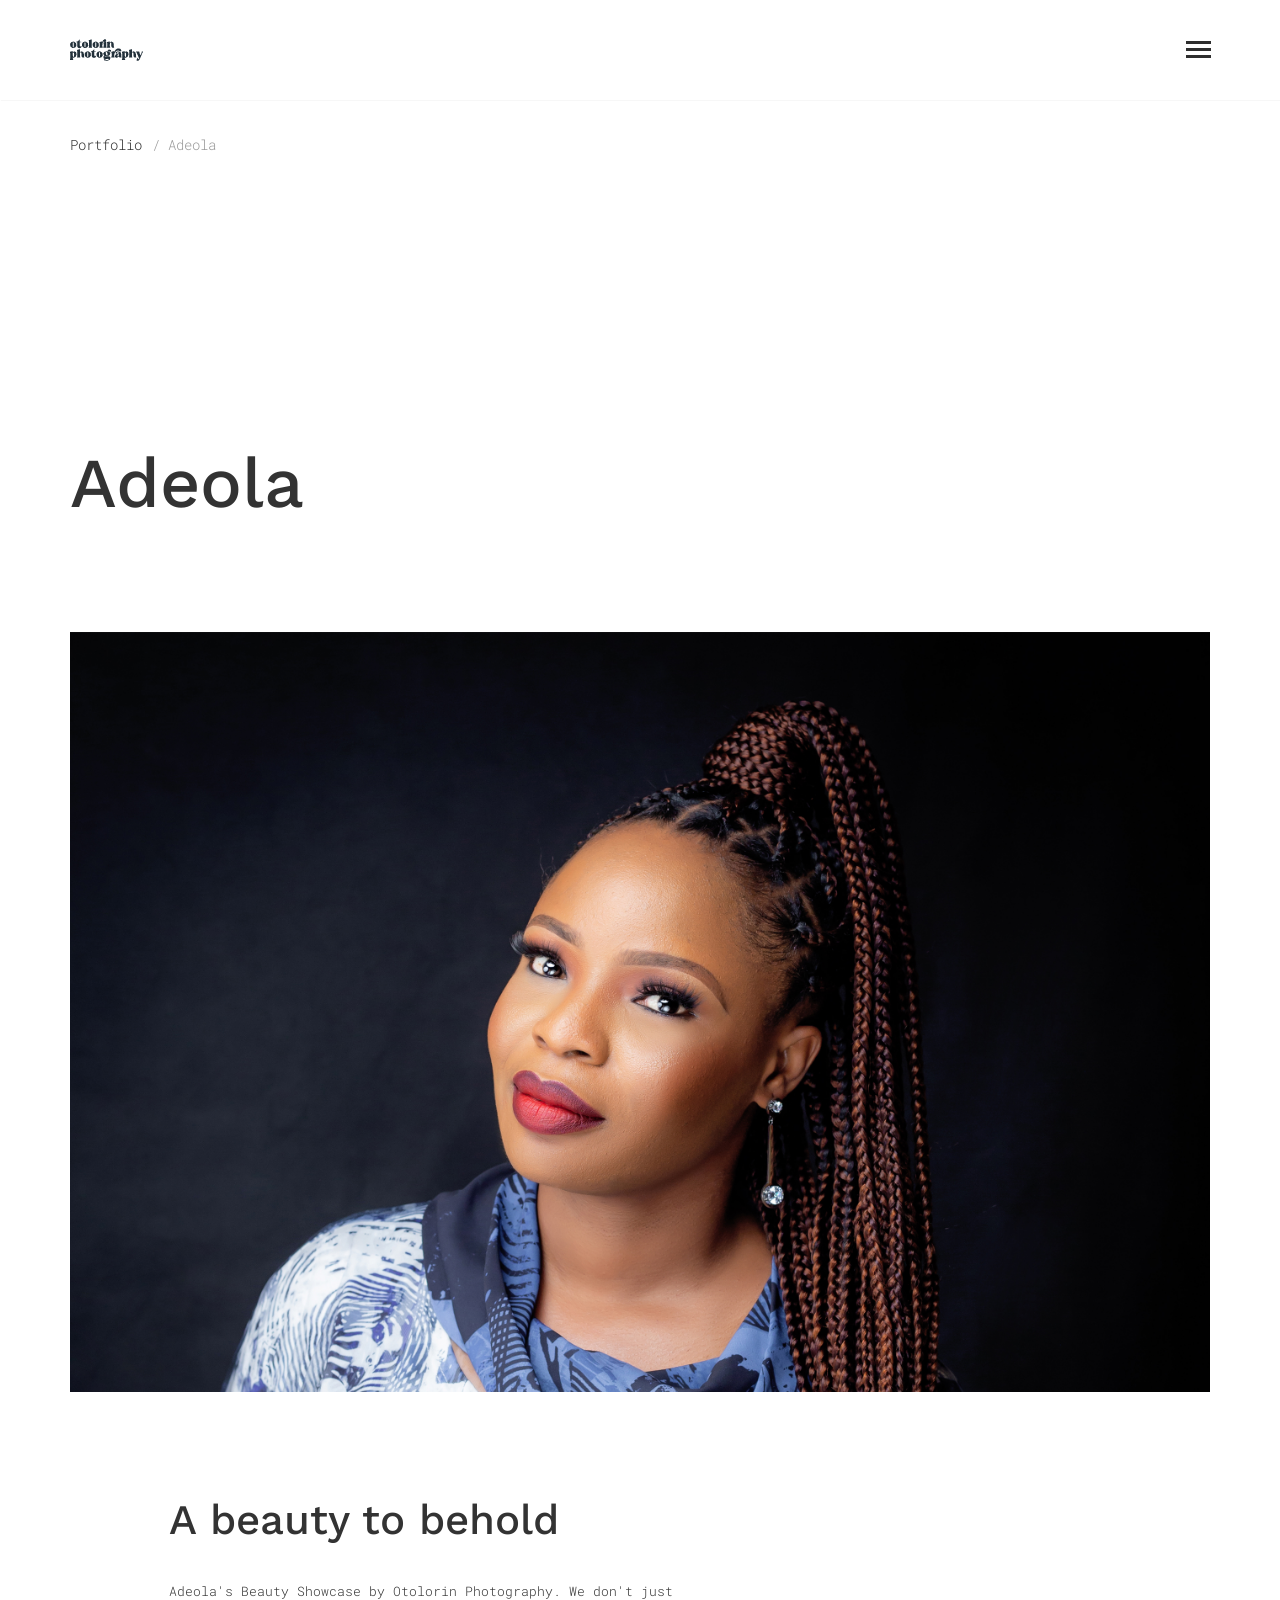
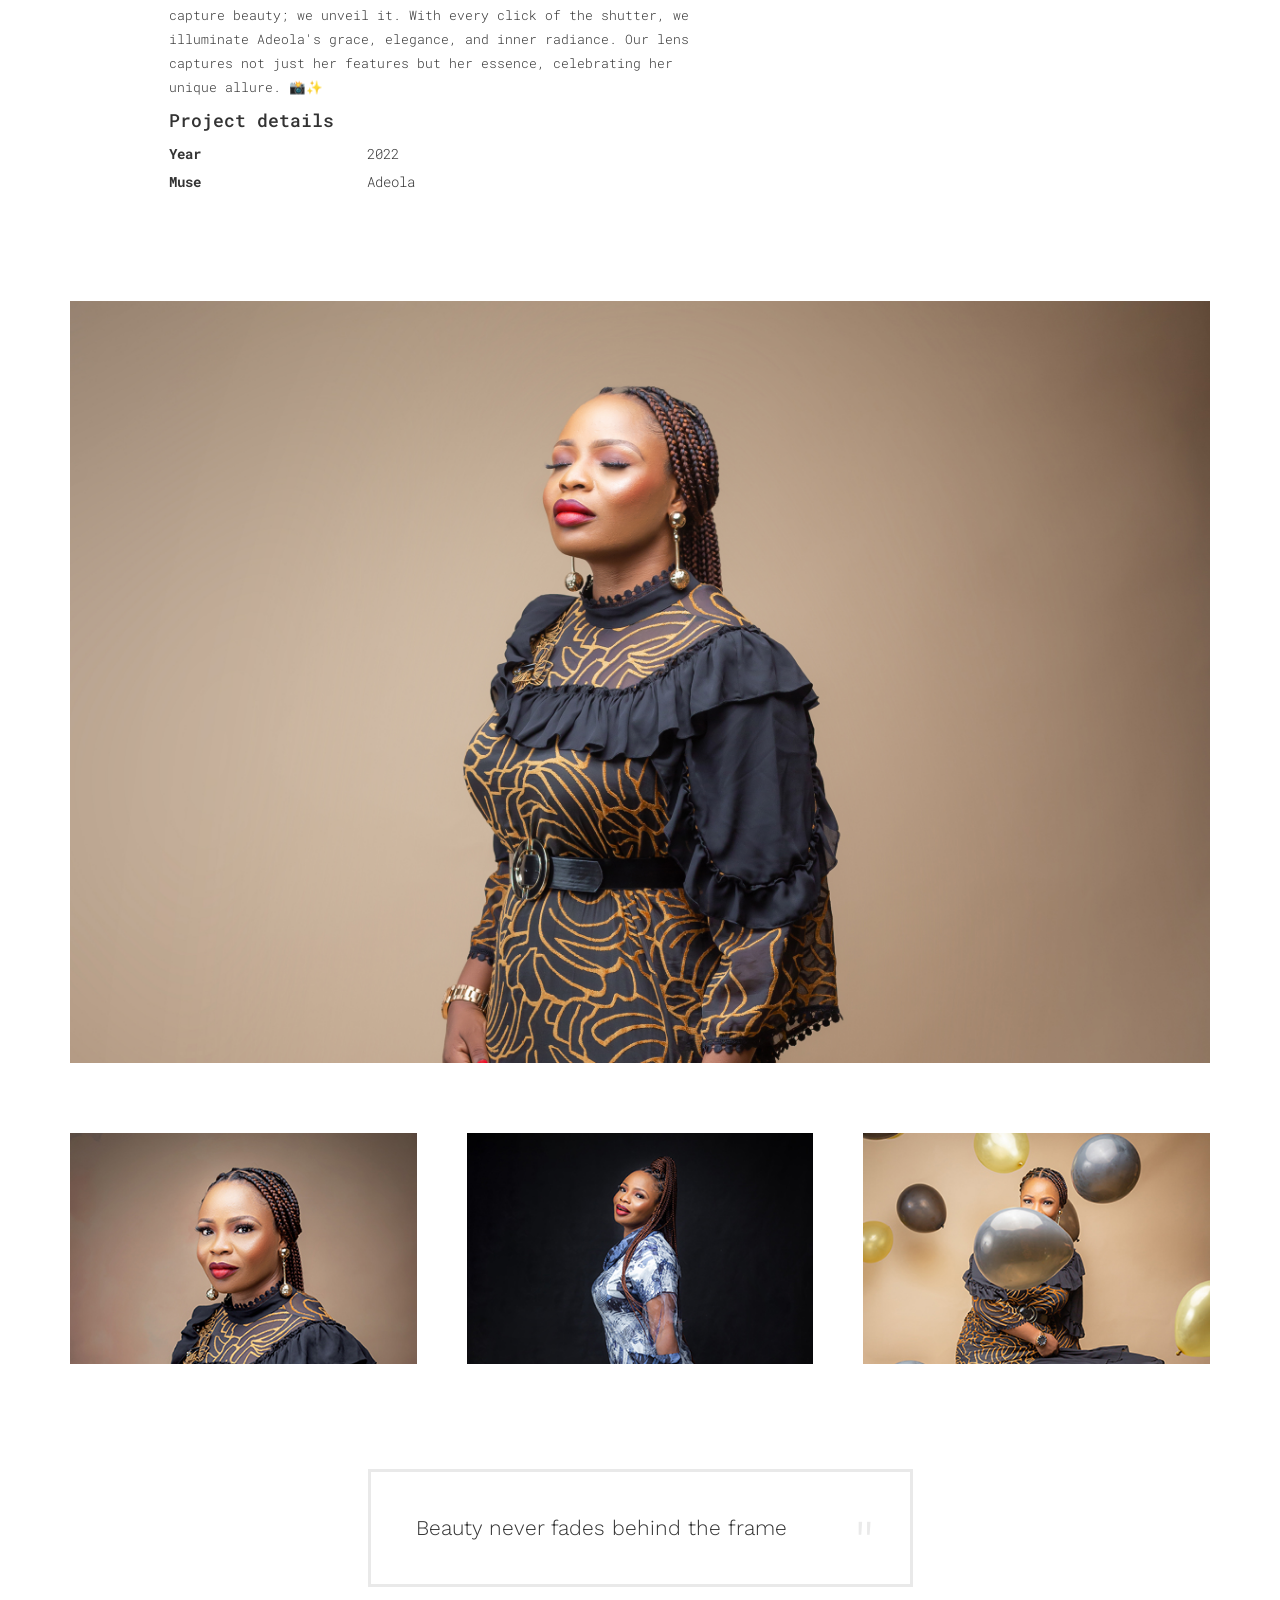
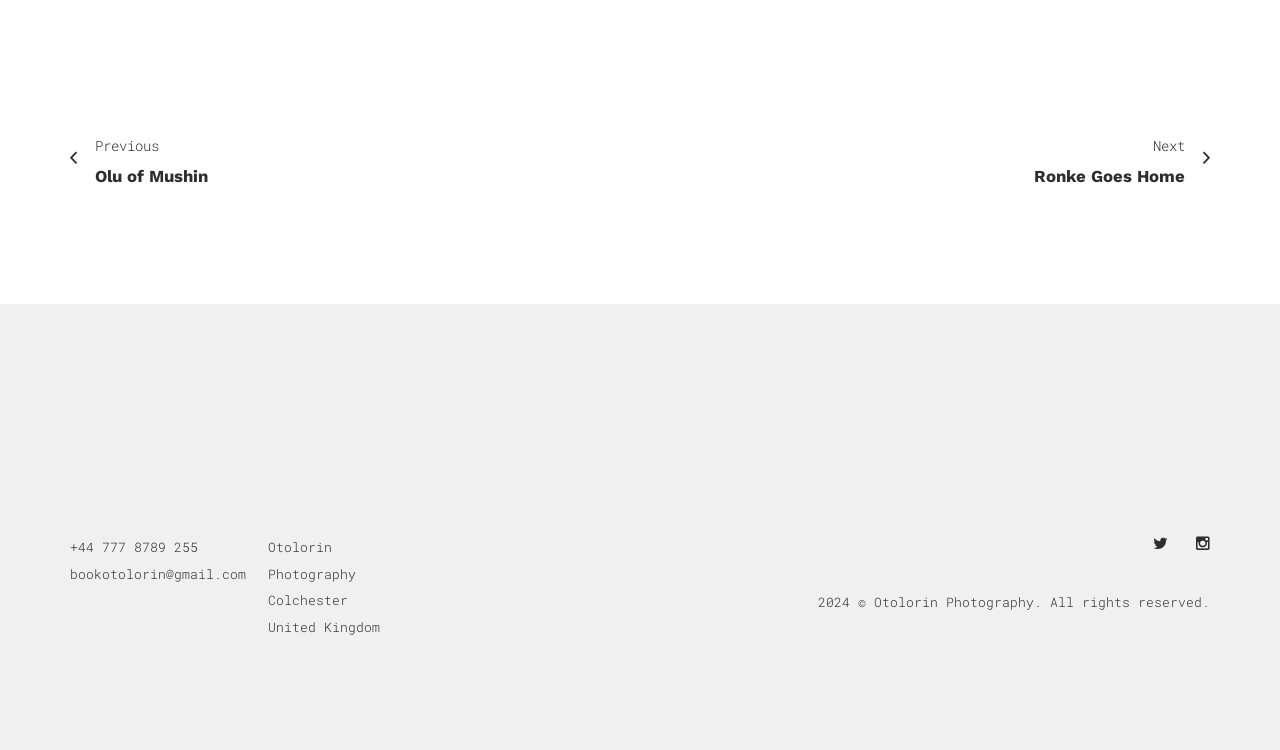
==== pages/adeola.html @ 5248af77 "all docs updated" ====
<!DOCTYPE html>
<html>
  <head>
    <title>Otolorin - Adeola</title>
    <meta name="viewport" content="width=device-width, initial-scale=1, maximum-scale=1">
    <meta charset="utf-8">
    <link rel="stylesheet" type="text/css" href="../css/core.css">
    <link rel="stylesheet" type="text/css" href="../css/base.css">
    <link rel="stylesheet" type="text/css" href="../css/custom.css">
    <link rel="icon" type="image/png" href="../favicon.png?v=2">
    <script src="../js/assets/jquery.js"></script>
  </head>
  <body>
    <div class="body-overlay"></div>
    <!-- Menu-->
    <div class="nav-container">
        <ul class="nav">
          <li><a href="portfolio-3-col.html">Portfolio</a>
            <!-- <ul class="dropdown">
              <li><a href="pages/portfolio-3-col.html">3 Columns - Masonry</a></li>
              <li><a href="pages/portfolio-no-spacing.html">3 Columns - No Spacing</a></li>
              <li><a href="pages/portfolio-lightbox.html">Lightbox Portfolio</a></li>
              <li><a href="pages/portfolio-single.html">Single Item #1</a></li>
              <li><a href="pages/portfolio-single-2.html">Single Item #2</a></li>
            </ul> -->
          </li>
          <li><a href="contact.html">Contact </a>
            <!-- <ul class="dropdown">
              <li><a href="index.html">Home</a></li>
              <li><a href="pages/about-us.html">About Us</a></li>
              <li><a href="pages/about-me.html">About Me</a></li>
              <li><a href="pages/services.html">Services</a></li>
              <li><a href="pages/error-404.html">Error 404</a></li>
              <li><a href="pages/contact.html">Contact</a></li>
            </ul> -->
          </li>
        </ul> 
        <div class="copyright">2024 &copy; Otolorin photography. All rights reserved.</div>
        <div class="exit"></div>
        <ul class="social">
          <li><a href="https://twitter.com/iyanuomotaiwo" class="fa fa-twitter"></a></li>
          <!-- <li><a href="#" class="fa fa-dribbble"></a></li> -->
          <!-- <li><a href="#" class="fa fa-facebook"></a></li> -->
          <li><a href="https://www.instagram.com/oto_lorin/" class="fa fa-instagram"></a></li>
          <!-- <li><a href="#" class="fa fa-pinterest"></a></li> -->
        </ul>
      </div>
    <!-- Wrapper-->
    <div id="wrapper" class="container-fluid smooth-transition">
      <!-- Header-->
      <header>
        <div class="container">
          <!-- Branding--><a href="../index.html" class="brand"> <img alt="" src="../images/logo-black.png" class="dark-brand"><img alt="" src="../images/logo-white.png" class="light-brand"></a>
          <!-- Menu-->
          <div class="menu"></div>
        </div>
      </header>
      <section>
        <div class="container">
          <div class="row">
            <div class="col-md-12">
              <ul class="breadcrumbs">
                <li> <a href="../pages/portfolio-3-col.html">Portfolio</a></li>
                <li>Adeola</li>
              </ul>
            </div>
          </div>
        </div>
      </section>
      <section class="content">
        <div class="container">
          <div class="content">
            <div class="intro">
              <h1 class="lg">Adeola</h1>
            </div><a href="../images/adeola/01-long.jpg" class="lightbox"><img alt="" src="../images/adeola/01.jpg" class="item"></a>
          </div>
        </div>
        <div class="container intro">
          <!-- Content-->
          <div class="content">
            <div class="row">
              <div class="col-md-6 col-md-offset-1">
                <h1 class="title">A beauty to behold</h1>
                <p>Adeola's Beauty Showcase by Otolorin Photography. We don't just capture beauty; we unveil it. With every click of the shutter, we illuminate Adeola's grace, elegance, and inner radiance. Our lens captures not just her features but her essence, celebrating her unique allure. 📸✨</p>
              </div>
              <div class="col-md-3 col-md-offset-1">
                <div class="row">
                  <div class="col-md-12">
                    <h4>Project details</h4>
                  </div>
                </div>
                <div class="row">
                  <div class="col-md-4 strong">Year</div>
                  <div class="col-md-8">2022</div>
                </div>
                <div class="row">
                  <div class="col-md-4 strong">Muse</div>
                  <div class="col-md-8">Adeola</div>
                </div>
                <!-- <div class="row">
                  <div class="col-md-4 strong">Role</div>
                  <div class="col-md-8">Art Direction</div>
                </div> -->
              </div>
            </div>
          </div>
        </div>
        <div class="container content">
          <div class="row"> 
            <div class="col-md-12"> <a href="../images/adeola/02-long.jpg" class="lightbox"><img alt="" src="../images/adeola/02.jpg" class="item"></a>
              <!-- <div class="row">
                <div class="col-md-6 col-md-offset-3 text-center">
                  <p>This is my workspace, id consequat nulla placerat sed. Donec vel ligula tortor. Duis non augue quam. Ut nec felis vestibulum, luctus ex a, semper enim. Curabitur at pretium nunc.</p>
                </div>
              </div> -->
            </div>
          </div>
          <div class="row"> 
            <div class="col-md-4"><a href="../images/adeola/03-long.jpg" class="lightbox"><img alt="" src="../images/adeola/03.jpg" class="item"></a></div>
            <div class="col-md-4"><a href="../images/adeola/04-long.jpg" class="lightbox"><img alt="" src="../images/adeola/04.jpg" class="item"></a></div>
            <div class="col-md-4"><a href="../images/adeola/05-long.jpg" class="lightbox"><img alt="" src="../images/adeola/05.jpg" class="item"></a></div>
          </div>
        </div>
        <div class="container content">
          <div class="row">
            <div class="col-md-6 col-md-offset-3">
              <blockquote class="item">Beauty never fades behind the frame</blockquote>
            </div>
          </div>
        </div>
      </section>
      <section class="on-foot">
        <div class="container">
          <div class="row">
            <div class="col-md-6"><a href="../pages/saor.html" class="previous-post">
                <div class="arrow">
                  <div class="ion-chevron-left"></div>
                </div>
                <div class="content">
                  <div class="title">Previous</div>
                  <div class="post-title">Olu of Mushin</div>
                </div></a></div>
            <div class="col-md-6"><a href="../pages/woodenones.html" class="next-post">
                <div class="content">
                  <div class="title">Next</div>
                  <div class="post-title">Ronke Goes Home</div>
                </div>
                <div class="arrow">
                  <div class="ion-chevron-right"></div>
                </div></a></div>
          </div>
        </div>
      </section>
      <!-- Footer-->
      <footer>
        <div class="container content">
          <div class="row">
            <!-- Contact info-->
            <div class="col-md-2"> 
                <p>+44 777 8789 255<br>bookotolorin@gmail.com</p>
              </div>
              <div class="col-md-2"> 
                <p>Otolorin Photography<br>Colchester<br>United Kingdom</p>
              </div>
              <div class="col-md-8 text-right">
                <!-- Social links-->
                <ul class="social">
                  <li><a href="https://twitter.com/iyanuomotaiwo" class="fa fa-twitter"></a></li>
                  <!-- <li><a href="#" class="fa fa-dribbble"></a></li> -->
                  <!-- <li><a href="#" class="fa fa-facebook"></a></li> -->
                  <li><a href="https://www.instagram.com/oto_lorin/" class="fa fa-instagram"></a></li>
                  <!-- <li><a href="#" class="fa fa-pinterest"></a></li> -->
                </ul>
                <!-- Copyright message-->
                <div class="copyright">2024 &copy; Otolorin Photography. All rights reserved.</div> </div>
            </div>
          </div>
        </div>
      </footer>
    </div>
    <script src="../js/assets/bootstrap.js"></script>
    <script src="../js/assets/imagesloaded.pkgd.min.js"></script>
    <script src="../js/assets/validation.js"></script>
    <script src="../js/assets/masonry.pkgd.min.js"></script>
    <script src="../modules/tera-slider/tera-slider.js"></script>
    <script src="../modules/tera-lightbox/tera-lightbox.js"></script>
    <script src="../js/assets/animsition.js"></script>
    <script src="../js/functions.js"></script>
  </body>
</html>
---- css/core.css ----
@charset "UTF-8";
/*--------------
----------------
---   Core   ---
---------------*/
/*!
 * Bootstrap v3.3.6 (http://getbootstrap.com)
 * Copyright 2011-2015 Twitter, Inc.
 * Licensed under MIT (https://github.com/twbs/bootstrap/blob/master/LICENSE)
 */
/*! normalize.css v3.0.3 | MIT License | github.com/necolas/normalize.css */
html {
  font-family: sans-serif;
  -ms-text-size-adjust: 100%;
  -webkit-text-size-adjust: 100%;
}

body {
  margin: 0;
}

article,
aside,
details,
figcaption,
figure,
footer,
header,
hgroup,
main,
menu,
nav,
section,
summary {
  display: block;
}

audio,
canvas,
progress,
video {
  display: inline-block;
  vertical-align: baseline;
}

audio:not([controls]) {
  display: none;
  height: 0;
}

[hidden],
template {
  display: none;
}

a {
  background-color: transparent;
}

a:active,
a:hover {
  outline: 0;
}

abbr[title] {
  border-bottom: 1px dotted;
}

b,
strong {
  font-weight: bold;
}

dfn {
  font-style: italic;
}

h1 {
  font-size: 2em;
  margin: 0.67em 0;
}

mark {
  background: #ff0;
  color: #000;
}

small {
  font-size: 80%;
}

sub,
sup {
  font-size: 75%;
  line-height: 0;
  position: relative;
  vertical-align: baseline;
}

sup {
  top: -0.5em;
}

sub {
  bottom: -0.25em;
}

img {
  border: 0;
}

svg:not(:root) {
  overflow: hidden;
}

figure {
  margin: 1em 40px;
}

hr {
  box-sizing: content-box;
  height: 0;
}

pre {
  overflow: auto;
}

code,
kbd,
pre,
samp {
  font-family: monospace, monospace;
  font-size: 1em;
}

button,
input,
optgroup,
select,
textarea {
  color: inherit;
  font: inherit;
  margin: 0;
}

button {
  overflow: visible;
}

button,
select {
  text-transform: none;
}

button,
html input[type="button"],
input[type="reset"],
input[type="submit"] {
  -webkit-appearance: button;
  cursor: pointer;
}

button[disabled],
html input[disabled] {
  cursor: default;
}

button::-moz-focus-inner,
input::-moz-focus-inner {
  border: 0;
  padding: 0;
}

input {
  line-height: normal;
}

input[type="checkbox"],
input[type="radio"] {
  box-sizing: border-box;
  padding: 0;
}

input[type="number"]::-webkit-inner-spin-button,
input[type="number"]::-webkit-outer-spin-button {
  height: auto;
}

input[type="search"] {
  -webkit-appearance: textfield;
  box-sizing: content-box;
}

input[type="search"]::-webkit-search-cancel-button,
input[type="search"]::-webkit-search-decoration {
  -webkit-appearance: none;
}

fieldset {
  border: 1px solid #c0c0c0;
  margin: 0 2px;
  padding: 0.35em 0.625em 0.75em;
}

legend {
  border: 0;
  padding: 0;
}

textarea {
  overflow: auto;
}

optgroup {
  font-weight: bold;
}

table {
  border-collapse: collapse;
  border-spacing: 0;
}

td,
th {
  padding: 0;
}

/*! Source: https://github.com/h5bp/html5-boilerplate/blob/master/src/css/main.css */
@media print {
  *,
  *:before,
  *:after {
    background: transparent !important;
    color: #000 !important;
    box-shadow: none !important;
    text-shadow: none !important;
  }
  a,
  a:visited {
    text-decoration: underline;
  }
  a[href]:after {
    content: " (" attr(href) ")";
  }
  abbr[title]:after {
    content: " (" attr(title) ")";
  }
  a[href^="#"]:after,
  a[href^="javascript:"]:after {
    content: "";
  }
  pre,
  blockquote {
    border: 1px solid #999;
    page-break-inside: avoid;
  }
  thead {
    display: table-header-group;
  }
  tr,
  img {
    page-break-inside: avoid;
  }
  img {
    max-width: 100% !important;
  }
  p,
  h2,
  h3 {
    orphans: 3;
    widows: 3;
  }
  h2,
  h3 {
    page-break-after: avoid;
  }
  .navbar {
    display: none;
  }
  .btn > .caret,
  .dropup > .btn > .caret {
    border-top-color: #000 !important;
  }
  .label {
    border: 1px solid #000;
  }
  .table {
    border-collapse: collapse !important;
  }
  .table td,
  .table th {
    background-color: #fff !important;
  }
  .table-bordered th,
  .table-bordered td {
    border: 1px solid #ddd !important;
  }
}

@font-face {
  font-family: 'Glyphicons Halflings';
  src: url("../fonts/bootstrap/glyphicons-halflings-regular.eot");
  src: url("../fonts/bootstrap/glyphicons-halflings-regular.eot?#iefix") format("embedded-opentype"), url("../fonts/bootstrap/glyphicons-halflings-regular.woff2") format("woff2"), url("../fonts/bootstrap/glyphicons-halflings-regular.woff") format("woff"), url("../fonts/bootstrap/glyphicons-halflings-regular.ttf") format("truetype"), url("../fonts/bootstrap/glyphicons-halflings-regular.svg#glyphicons_halflingsregular") format("svg");
}

.glyphicon {
  position: relative;
  top: 1px;
  display: inline-block;
  font-family: 'Glyphicons Halflings';
  font-style: normal;
  font-weight: normal;
  line-height: 1;
  -webkit-font-smoothing: antialiased;
  -moz-osx-font-smoothing: grayscale;
}

.glyphicon-asterisk:before {
  content: "\002a";
}

.glyphicon-plus:before {
  content: "\002b";
}

.glyphicon-euro:before,
.glyphicon-eur:before {
  content: "\20ac";
}

.glyphicon-minus:before {
  content: "\2212";
}

.glyphicon-cloud:before {
  content: "\2601";
}

.glyphicon-envelope:before {
  content: "\2709";
}

.glyphicon-pencil:before {
  content: "\270f";
}

.glyphicon-glass:before {
  content: "\e001";
}

.glyphicon-music:before {
  content: "\e002";
}

.glyphicon-search:before {
  content: "\e003";
}

.glyphicon-heart:before {
  content: "\e005";
}

.glyphicon-star:before {
  content: "\e006";
}

.glyphicon-star-empty:before {
  content: "\e007";
}

.glyphicon-user:before {
  content: "\e008";
}

.glyphicon-film:before {
  content: "\e009";
}

.glyphicon-th-large:before {
  content: "\e010";
}

.glyphicon-th:before {
  content: "\e011";
}

.glyphicon-th-list:before {
  content: "\e012";
}

.glyphicon-ok:before {
  content: "\e013";
}

.glyphicon-remove:before {
  content: "\e014";
}

.glyphicon-zoom-in:before {
  content: "\e015";
}

.glyphicon-zoom-out:before {
  content: "\e016";
}

.glyphicon-off:before {
  content: "\e017";
}

.glyphicon-signal:before {
  content: "\e018";
}

.glyphicon-cog:before {
  content: "\e019";
}

.glyphicon-trash:before {
  content: "\e020";
}

.glyphicon-home:before {
  content: "\e021";
}

.glyphicon-file:before {
  content: "\e022";
}

.glyphicon-time:before {
  content: "\e023";
}

.glyphicon-road:before {
  content: "\e024";
}

.glyphicon-download-alt:before {
  content: "\e025";
}

.glyphicon-download:before {
  content: "\e026";
}

.glyphicon-upload:before {
  content: "\e027";
}

.glyphicon-inbox:before {
  content: "\e028";
}

.glyphicon-play-circle:before {
  content: "\e029";
}

.glyphicon-repeat:before {
  content: "\e030";
}

.glyphicon-refresh:before {
  content: "\e031";
}

.glyphicon-list-alt:before {
  content: "\e032";
}

.glyphicon-lock:before {
  content: "\e033";
}

.glyphicon-flag:before {
  content: "\e034";
}

.glyphicon-headphones:before {
  content: "\e035";
}

.glyphicon-volume-off:before {
  content: "\e036";
}

.glyphicon-volume-down:before {
  content: "\e037";
}

.glyphicon-volume-up:before {
  content: "\e038";
}

.glyphicon-qrcode:before {
  content: "\e039";
}

.glyphicon-barcode:before {
  content: "\e040";
}

.glyphicon-tag:before {
  content: "\e041";
}

.glyphicon-tags:before {
  content: "\e042";
}

.glyphicon-book:before {
  content: "\e043";
}

.glyphicon-bookmark:before {
  content: "\e044";
}

.glyphicon-print:before {
  content: "\e045";
}

.glyphicon-camera:before {
  content: "\e046";
}

.glyphicon-font:before {
  content: "\e047";
}

.glyphicon-bold:before {
  content: "\e048";
}

.glyphicon-italic:before {
  content: "\e049";
}

.glyphicon-text-height:before {
  content: "\e050";
}

.glyphicon-text-width:before {
  content: "\e051";
}

.glyphicon-align-left:before {
  content: "\e052";
}

.glyphicon-align-center:before {
  content: "\e053";
}

.glyphicon-align-right:before {
  content: "\e054";
}

.glyphicon-align-justify:before {
  content: "\e055";
}

.glyphicon-list:before {
  content: "\e056";
}

.glyphicon-indent-left:before {
  content: "\e057";
}

.glyphicon-indent-right:before {
  content: "\e058";
}

.glyphicon-facetime-video:before {
  content: "\e059";
}

.glyphicon-picture:before {
  content: "\e060";
}

.glyphicon-map-marker:before {
  content: "\e062";
}

.glyphicon-adjust:before {
  content: "\e063";
}

.glyphicon-tint:before {
  content: "\e064";
}

.glyphicon-edit:before {
  content: "\e065";
}

.glyphicon-share:before {
  content: "\e066";
}

.glyphicon-check:before {
  content: "\e067";
}

.glyphicon-move:before {
  content: "\e068";
}

.glyphicon-step-backward:before {
  content: "\e069";
}

.glyphicon-fast-backward:before {
  content: "\e070";
}

.glyphicon-backward:before {
  content: "\e071";
}

.glyphicon-play:before {
  content: "\e072";
}

.glyphicon-pause:before {
  content: "\e073";
}

.glyphicon-stop:before {
  content: "\e074";
}

.glyphicon-forward:before {
  content: "\e075";
}

.glyphicon-fast-forward:before {
  content: "\e076";
}

.glyphicon-step-forward:before {
  content: "\e077";
}

.glyphicon-eject:before {
  content: "\e078";
}

.glyphicon-chevron-left:before {
  content: "\e079";
}

.glyphicon-chevron-right:before {
  content: "\e080";
}

.glyphicon-plus-sign:before {
  content: "\e081";
}

.glyphicon-minus-sign:before {
  content: "\e082";
}

.glyphicon-remove-sign:before {
  content: "\e083";
}

.glyphicon-ok-sign:before {
  content: "\e084";
}

.glyphicon-question-sign:before {
  content: "\e085";
}

.glyphicon-info-sign:before {
  content: "\e086";
}

.glyphicon-screenshot:before {
  content: "\e087";
}

.glyphicon-remove-circle:before {
  content: "\e088";
}

.glyphicon-ok-circle:before {
  content: "\e089";
}

.glyphicon-ban-circle:before {
  content: "\e090";
}

.glyphicon-arrow-left:before {
  content: "\e091";
}

.glyphicon-arrow-right:before {
  content: "\e092";
}

.glyphicon-arrow-up:before {
  content: "\e093";
}

.glyphicon-arrow-down:before {
  content: "\e094";
}

.glyphicon-share-alt:before {
  content: "\e095";
}

.glyphicon-resize-full:before {
  content: "\e096";
}

.glyphicon-resize-small:before {
  content: "\e097";
}

.glyphicon-exclamation-sign:before {
  content: "\e101";
}

.glyphicon-gift:before {
  content: "\e102";
}

.glyphicon-leaf:before {
  content: "\e103";
}

.glyphicon-fire:before {
  content: "\e104";
}

.glyphicon-eye-open:before {
  content: "\e105";
}

.glyphicon-eye-close:before {
  content: "\e106";
}

.glyphicon-warning-sign:before {
  content: "\e107";
}

.glyphicon-plane:before {
  content: "\e108";
}

.glyphicon-calendar:before {
  content: "\e109";
}

.glyphicon-random:before {
  content: "\e110";
}

.glyphicon-comment:before {
  content: "\e111";
}

.glyphicon-magnet:before {
  content: "\e112";
}

.glyphicon-chevron-up:before {
  content: "\e113";
}

.glyphicon-chevron-down:before {
  content: "\e114";
}

.glyphicon-retweet:before {
  content: "\e115";
}

.glyphicon-shopping-cart:before {
  content: "\e116";
}

.glyphicon-folder-close:before {
  content: "\e117";
}

.glyphicon-folder-open:before {
  content: "\e118";
}

.glyphicon-resize-vertical:before {
  content: "\e119";
}

.glyphicon-resize-horizontal:before {
  content: "\e120";
}

.glyphicon-hdd:before {
  content: "\e121";
}

.glyphicon-bullhorn:before {
  content: "\e122";
}

.glyphicon-bell:before {
  content: "\e123";
}

.glyphicon-certificate:before {
  content: "\e124";
}

.glyphicon-thumbs-up:before {
  content: "\e125";
}

.glyphicon-thumbs-down:before {
  content: "\e126";
}

.glyphicon-hand-right:before {
  content: "\e127";
}

.glyphicon-hand-left:before {
  content: "\e128";
}

.glyphicon-hand-up:before {
  content: "\e129";
}

.glyphicon-hand-down:before {
  content: "\e130";
}

.glyphicon-circle-arrow-right:before {
  content: "\e131";
}

.glyphicon-circle-arrow-left:before {
  content: "\e132";
}

.glyphicon-circle-arrow-up:before {
  content: "\e133";
}

.glyphicon-circle-arrow-down:before {
  content: "\e134";
}

.glyphicon-globe:before {
  content: "\e135";
}

.glyphicon-wrench:before {
  content: "\e136";
}

.glyphicon-tasks:before {
  content: "\e137";
}

.glyphicon-filter:before {
  content: "\e138";
}

.glyphicon-briefcase:before {
  content: "\e139";
}

.glyphicon-fullscreen:before {
  content: "\e140";
}

.glyphicon-dashboard:before {
  content: "\e141";
}

.glyphicon-paperclip:before {
  content: "\e142";
}

.glyphicon-heart-empty:before {
  content: "\e143";
}

.glyphicon-link:before {
  content: "\e144";
}

.glyphicon-phone:before {
  content: "\e145";
}

.glyphicon-pushpin:before {
  content: "\e146";
}

.glyphicon-usd:before {
  content: "\e148";
}

.glyphicon-gbp:before {
  content: "\e149";
}

.glyphicon-sort:before {
  content: "\e150";
}

.glyphicon-sort-by-alphabet:before {
  content: "\e151";
}

.glyphicon-sort-by-alphabet-alt:before {
  content: "\e152";
}

.glyphicon-sort-by-order:before {
  content: "\e153";
}

.glyphicon-sort-by-order-alt:before {
  content: "\e154";
}

.glyphicon-sort-by-attributes:before {
  content: "\e155";
}

.glyphicon-sort-by-attributes-alt:before {
  content: "\e156";
}

.glyphicon-unchecked:before {
  content: "\e157";
}

.glyphicon-expand:before {
  content: "\e158";
}

.glyphicon-collapse-down:before {
  content: "\e159";
}

.glyphicon-collapse-up:before {
  content: "\e160";
}

.glyphicon-log-in:before {
  content: "\e161";
}

.glyphicon-flash:before {
  content: "\e162";
}

.glyphicon-log-out:before {
  content: "\e163";
}

.glyphicon-new-window:before {
  content: "\e164";
}

.glyphicon-record:before {
  content: "\e165";
}

.glyphicon-save:before {
  content: "\e166";
}

.glyphicon-open:before {
  content: "\e167";
}

.glyphicon-saved:before {
  content: "\e168";
}

.glyphicon-import:before {
  content: "\e169";
}

.glyphicon-export:before {
  content: "\e170";
}

.glyphicon-send:before {
  content: "\e171";
}

.glyphicon-floppy-disk:before {
  content: "\e172";
}

.glyphicon-floppy-saved:before {
  content: "\e173";
}

.glyphicon-floppy-remove:before {
  content: "\e174";
}

.glyphicon-floppy-save:before {
  content: "\e175";
}

.glyphicon-floppy-open:before {
  content: "\e176";
}

.glyphicon-credit-card:before {
  content: "\e177";
}

.glyphicon-transfer:before {
  content: "\e178";
}

.glyphicon-cutlery:before {
  content: "\e179";
}

.glyphicon-header:before {
  content: "\e180";
}

.glyphicon-compressed:before {
  content: "\e181";
}

.glyphicon-earphone:before {
  content: "\e182";
}

.glyphicon-phone-alt:before {
  content: "\e183";
}

.glyphicon-tower:before {
  content: "\e184";
}

.glyphicon-stats:before {
  content: "\e185";
}

.glyphicon-sd-video:before {
  content: "\e186";
}

.glyphicon-hd-video:before {
  content: "\e187";
}

.glyphicon-subtitles:before {
  content: "\e188";
}

.glyphicon-sound-stereo:before {
  content: "\e189";
}

.glyphicon-sound-dolby:before {
  content: "\e190";
}

.glyphicon-sound-5-1:before {
  content: "\e191";
}

.glyphicon-sound-6-1:before {
  content: "\e192";
}

.glyphicon-sound-7-1:before {
  content: "\e193";
}

.glyphicon-copyright-mark:before {
  content: "\e194";
}

.glyphicon-registration-mark:before {
  content: "\e195";
}

.glyphicon-cloud-download:before {
  content: "\e197";
}

.glyphicon-cloud-upload:before {
  content: "\e198";
}

.glyphicon-tree-conifer:before {
  content: "\e199";
}

.glyphicon-tree-deciduous:before {
  content: "\e200";
}

.glyphicon-cd:before {
  content: "\e201";
}

.glyphicon-save-file:before {
  content: "\e202";
}

.glyphicon-open-file:before {
  content: "\e203";
}

.glyphicon-level-up:before {
  content: "\e204";
}

.glyphicon-copy:before {
  content: "\e205";
}

.glyphicon-paste:before {
  content: "\e206";
}

.glyphicon-alert:before {
  content: "\e209";
}

.glyphicon-equalizer:before {
  content: "\e210";
}

.glyphicon-king:before {
  content: "\e211";
}

.glyphicon-queen:before {
  content: "\e212";
}

.glyphicon-pawn:before {
  content: "\e213";
}

.glyphicon-bishop:before {
  content: "\e214";
}

.glyphicon-knight:before {
  content: "\e215";
}

.glyphicon-baby-formula:before {
  content: "\e216";
}

.glyphicon-tent:before {
  content: "\26fa";
}

.glyphicon-blackboard:before {
  content: "\e218";
}

.glyphicon-bed:before {
  content: "\e219";
}

.glyphicon-apple:before {
  content: "\f8ff";
}

.glyphicon-erase:before {
  content: "\e221";
}

.glyphicon-hourglass:before {
  content: "\231b";
}

.glyphicon-lamp:before {
  content: "\e223";
}

.glyphicon-duplicate:before {
  content: "\e224";
}

.glyphicon-piggy-bank:before {
  content: "\e225";
}

.glyphicon-scissors:before {
  content: "\e226";
}

.glyphicon-bitcoin:before {
  content: "\e227";
}

.glyphicon-btc:before {
  content: "\e227";
}

.glyphicon-xbt:before {
  content: "\e227";
}

.glyphicon-yen:before {
  content: "\00a5";
}

.glyphicon-jpy:before {
  content: "\00a5";
}

.glyphicon-ruble:before {
  content: "\20bd";
}

.glyphicon-rub:before {
  content: "\20bd";
}

.glyphicon-scale:before {
  content: "\e230";
}

.glyphicon-ice-lolly:before {
  content: "\e231";
}

.glyphicon-ice-lolly-tasted:before {
  content: "\e232";
}

.glyphicon-education:before {
  content: "\e233";
}

.glyphicon-option-horizontal:before {
  content: "\e234";
}

.glyphicon-option-vertical:before {
  content: "\e235";
}

.glyphicon-menu-hamburger:before {
  content: "\e236";
}

.glyphicon-modal-window:before {
  content: "\e237";
}

.glyphicon-oil:before {
  content: "\e238";
}

.glyphicon-grain:before {
  content: "\e239";
}

.glyphicon-sunglasses:before {
  content: "\e240";
}

.glyphicon-text-size:before {
  content: "\e241";
}

.glyphicon-text-color:before {
  content: "\e242";
}

.glyphicon-text-background:before {
  content: "\e243";
}

.glyphicon-object-align-top:before {
  content: "\e244";
}

.glyphicon-object-align-bottom:before {
  content: "\e245";
}

.glyphicon-object-align-horizontal:before {
  content: "\e246";
}

.glyphicon-object-align-left:before {
  content: "\e247";
}

.glyphicon-object-align-vertical:before {
  content: "\e248";
}

.glyphicon-object-align-right:before {
  content: "\e249";
}

.glyphicon-triangle-right:before {
  content: "\e250";
}

.glyphicon-triangle-left:before {
  content: "\e251";
}

.glyphicon-triangle-bottom:before {
  content: "\e252";
}

.glyphicon-triangle-top:before {
  content: "\e253";
}

.glyphicon-console:before {
  content: "\e254";
}

.glyphicon-superscript:before {
  content: "\e255";
}

.glyphicon-subscript:before {
  content: "\e256";
}

.glyphicon-menu-left:before {
  content: "\e257";
}

.glyphicon-menu-right:before {
  content: "\e258";
}

.glyphicon-menu-down:before {
  content: "\e259";
}

.glyphicon-menu-up:before {
  content: "\e260";
}

* {
  box-sizing: border-box;
}

*:before,
*:after {
  box-sizing: border-box;
}

html {
  font-size: 10px;
  -webkit-tap-highlight-color: transparent;
}

body {
  font-family: "Helvetica Neue", Helvetica, Arial, sans-serif;
  font-size: 14px;
  line-height: 1.42857;
  color: #333333;
  background-color: #fff;
}

input,
button,
select,
textarea {
  font-family: inherit;
  font-size: inherit;
  line-height: inherit;
}

a {
  color: #337ab7;
  text-decoration: none;
}

a:hover, a:focus {
  color: #23527c;
  text-decoration: underline;
}

a:focus {
  outline: thin dotted;
  outline: 5px auto -webkit-focus-ring-color;
  outline-offset: -2px;
}

figure {
  margin: 0;
}

img {
  vertical-align: middle;
}

.img-responsive {
  display: block;
  max-width: 100%;
  height: auto;
}

.img-rounded {
  border-radius: 6px;
}

.img-thumbnail {
  padding: 4px;
  line-height: 1.42857;
  background-color: #fff;
  border: 1px solid #ddd;
  border-radius: 4px;
  -webkit-transition: all 0.2s ease-in-out;
  transition: all 0.2s ease-in-out;
  display: inline-block;
  max-width: 100%;
  height: auto;
}

.img-circle {
  border-radius: 50%;
}

hr {
  margin-top: 20px;
  margin-bottom: 20px;
  border: 0;
  border-top: 1px solid #eeeeee;
}

.sr-only {
  position: absolute;
  width: 1px;
  height: 1px;
  margin: -1px;
  padding: 0;
  overflow: hidden;
  clip: rect(0, 0, 0, 0);
  border: 0;
}

.sr-only-focusable:active, .sr-only-focusable:focus {
  position: static;
  width: auto;
  height: auto;
  margin: 0;
  overflow: visible;
  clip: auto;
}

[role="button"] {
  cursor: pointer;
}

h1, h2, h3, h4, h5, h6,
.h1, .h2, .h3, .h4, .h5, .h6 {
  font-family: inherit;
  font-weight: 500;
  line-height: 1.1;
  color: inherit;
}

h1 small,
h1 .small, h2 small,
h2 .small, h3 small,
h3 .small, h4 small,
h4 .small, h5 small,
h5 .small, h6 small,
h6 .small,
.h1 small,
.h1 .small, .h2 small,
.h2 .small, .h3 small,
.h3 .small, .h4 small,
.h4 .small, .h5 small,
.h5 .small, .h6 small,
.h6 .small {
  font-weight: normal;
  line-height: 1;
  color: #777777;
}

h1, .h1,
h2, .h2,
h3, .h3 {
  margin-top: 20px;
  margin-bottom: 10px;
}

h1 small,
h1 .small, .h1 small,
.h1 .small,
h2 small,
h2 .small, .h2 small,
.h2 .small,
h3 small,
h3 .small, .h3 small,
.h3 .small {
  font-size: 65%;
}

h4, .h4,
h5, .h5,
h6, .h6 {
  margin-top: 10px;
  margin-bottom: 10px;
}

h4 small,
h4 .small, .h4 small,
.h4 .small,
h5 small,
h5 .small, .h5 small,
.h5 .small,
h6 small,
h6 .small, .h6 small,
.h6 .small {
  font-size: 75%;
}

h1, .h1 {
  font-size: 36px;
}

h2, .h2 {
  font-size: 30px;
}

h3, .h3 {
  font-size: 24px;
}

h4, .h4 {
  font-size: 18px;
}

h5, .h5 {
  font-size: 14px;
}

h6, .h6 {
  font-size: 12px;
}

p {
  margin: 0 0 10px;
}

.lead {
  margin-bottom: 20px;
  font-size: 16px;
  font-weight: 300;
  line-height: 1.4;
}

@media (min-width: 768px) {
  .lead {
    font-size: 21px;
  }
}

small,
.small {
  font-size: 85%;
}

mark,
.mark {
  background-color: #fcf8e3;
  padding: .2em;
}

.text-left {
  text-align: left;
}

.text-right {
  text-align: right;
}

.text-center {
  text-align: center;
}

.text-justify {
  text-align: justify;
}

.text-nowrap {
  white-space: nowrap;
}

.text-lowercase {
  text-transform: lowercase;
}

.text-uppercase, .initialism {
  text-transform: uppercase;
}

.text-capitalize {
  text-transform: capitalize;
}

.text-muted {
  color: #777777;
}

.text-primary {
  color: #337ab7;
}

a.text-primary:hover,
a.text-primary:focus {
  color: #286090;
}

.text-success {
  color: #3c763d;
}

a.text-success:hover,
a.text-success:focus {
  color: #2b542c;
}

.text-info {
  color: #31708f;
}

a.text-info:hover,
a.text-info:focus {
  color: #245269;
}

.text-warning {
  color: #8a6d3b;
}

a.text-warning:hover,
a.text-warning:focus {
  color: #66512c;
}

.text-danger {
  color: #a94442;
}

a.text-danger:hover,
a.text-danger:focus {
  color: #843534;
}

.bg-primary {
  color: #fff;
}

.bg-primary {
  background-color: #337ab7;
}

a.bg-primary:hover,
a.bg-primary:focus {
  background-color: #286090;
}

.bg-success {
  background-color: #dff0d8;
}

a.bg-success:hover,
a.bg-success:focus {
  background-color: #c1e2b3;
}

.bg-info {
  background-color: #d9edf7;
}

a.bg-info:hover,
a.bg-info:focus {
  background-color: #afd9ee;
}

.bg-warning {
  background-color: #fcf8e3;
}

a.bg-warning:hover,
a.bg-warning:focus {
  background-color: #f7ecb5;
}

.bg-danger {
  background-color: #f2dede;
}

a.bg-danger:hover,
a.bg-danger:focus {
  background-color: #e4b9b9;
}

.page-header {
  padding-bottom: 9px;
  margin: 40px 0 20px;
  border-bottom: 1px solid #eeeeee;
}

ul,
ol {
  margin-top: 0;
  margin-bottom: 10px;
}

ul ul,
ul ol,
ol ul,
ol ol {
  margin-bottom: 0;
}

.list-unstyled {
  padding-left: 0;
  list-style: none;
}

.list-inline {
  padding-left: 0;
  list-style: none;
  margin-left: -5px;
}

.list-inline > li {
  display: inline-block;
  padding-left: 5px;
  padding-right: 5px;
}

dl {
  margin-top: 0;
  margin-bottom: 20px;
}

dt,
dd {
  line-height: 1.42857;
}

dt {
  font-weight: bold;
}

dd {
  margin-left: 0;
}

.dl-horizontal dd:before, .dl-horizontal dd:after {
  content: " ";
  display: table;
}

.dl-horizontal dd:after {
  clear: both;
}

@media (min-width: 768px) {
  .dl-horizontal dt {
    float: left;
    width: 160px;
    clear: left;
    text-align: right;
    overflow: hidden;
    text-overflow: ellipsis;
    white-space: nowrap;
  }
  .dl-horizontal dd {
    margin-left: 180px;
  }
}

abbr[title],
abbr[data-original-title] {
  cursor: help;
  border-bottom: 1px dotted #777777;
}

.initialism {
  font-size: 90%;
}

blockquote {
  padding: 10px 20px;
  margin: 0 0 20px;
  font-size: 17.5px;
  border-left: 5px solid #eeeeee;
}

blockquote p:last-child,
blockquote ul:last-child,
blockquote ol:last-child {
  margin-bottom: 0;
}

blockquote footer,
blockquote small,
blockquote .small {
  display: block;
  font-size: 80%;
  line-height: 1.42857;
  color: #777777;
}

blockquote footer:before,
blockquote small:before,
blockquote .small:before {
  content: '\2014 \00A0';
}

.blockquote-reverse,
blockquote.pull-right {
  padding-right: 15px;
  padding-left: 0;
  border-right: 5px solid #eeeeee;
  border-left: 0;
  text-align: right;
}

.blockquote-reverse footer:before,
.blockquote-reverse small:before,
.blockquote-reverse .small:before,
blockquote.pull-right footer:before,
blockquote.pull-right small:before,
blockquote.pull-right .small:before {
  content: '';
}

.blockquote-reverse footer:after,
.blockquote-reverse small:after,
.blockquote-reverse .small:after,
blockquote.pull-right footer:after,
blockquote.pull-right small:after,
blockquote.pull-right .small:after {
  content: '\00A0 \2014';
}

address {
  margin-bottom: 20px;
  font-style: normal;
  line-height: 1.42857;
}

code,
kbd,
pre,
samp {
  font-family: Menlo, Monaco, Consolas, "Courier New", monospace;
}

code {
  padding: 2px 4px;
  font-size: 90%;
  color: #c7254e;
  background-color: #f9f2f4;
  border-radius: 4px;
}

kbd {
  padding: 2px 4px;
  font-size: 90%;
  color: #fff;
  background-color: #333;
  border-radius: 3px;
  box-shadow: inset 0 -1px 0 rgba(0, 0, 0, 0.25);
}

kbd kbd {
  padding: 0;
  font-size: 100%;
  font-weight: bold;
  box-shadow: none;
}

pre {
  display: block;
  padding: 9.5px;
  margin: 0 0 10px;
  font-size: 13px;
  line-height: 1.42857;
  word-break: break-all;
  word-wrap: break-word;
  color: #333333;
  background-color: #f5f5f5;
  border: 1px solid #ccc;
  border-radius: 4px;
}

pre code {
  padding: 0;
  font-size: inherit;
  color: inherit;
  white-space: pre-wrap;
  background-color: transparent;
  border-radius: 0;
}

.pre-scrollable {
  max-height: 340px;
  overflow-y: scroll;
}

.container {
  margin-right: auto;
  margin-left: auto;
  padding-left: 25px;
  padding-right: 25px;
}

.container:before, .container:after {
  content: " ";
  display: table;
}

.container:after {
  clear: both;
}

@media (min-width: 768px) {
  .container {
    width: 770px;
  }
}

@media (min-width: 992px) {
  .container {
    width: 990px;
  }
}

@media (min-width: 1200px) {
  .container {
    width: 1190px;
  }
}

.container-fluid {
  margin-right: auto;
  margin-left: auto;
  padding-left: 25px;
  padding-right: 25px;
}

.container-fluid:before, .container-fluid:after {
  content: " ";
  display: table;
}

.container-fluid:after {
  clear: both;
}

.row {
  margin-left: -25px;
  margin-right: -25px;
}

.row:before, .row:after {
  content: " ";
  display: table;
}

.row:after {
  clear: both;
}

.col-xs-1, .col-sm-1, .col-md-1, .col-lg-1, .col-xs-2, .col-sm-2, .col-md-2, .col-lg-2, .col-xs-3, .col-sm-3, .col-md-3, .col-lg-3, .col-xs-4, .col-sm-4, .col-md-4, .col-lg-4, .col-xs-5, .col-sm-5, .col-md-5, .col-lg-5, .col-xs-6, .col-sm-6, .col-md-6, .col-lg-6, .col-xs-7, .col-sm-7, .col-md-7, .col-lg-7, .col-xs-8, .col-sm-8, .col-md-8, .col-lg-8, .col-xs-9, .col-sm-9, .col-md-9, .col-lg-9, .col-xs-10, .col-sm-10, .col-md-10, .col-lg-10, .col-xs-11, .col-sm-11, .col-md-11, .col-lg-11, .col-xs-12, .col-sm-12, .col-md-12, .col-lg-12 {
  position: relative;
  min-height: 1px;
  padding-left: 25px;
  padding-right: 25px;
}

.col-xs-1, .col-xs-2, .col-xs-3, .col-xs-4, .col-xs-5, .col-xs-6, .col-xs-7, .col-xs-8, .col-xs-9, .col-xs-10, .col-xs-11, .col-xs-12 {
  float: left;
}

.col-xs-1 {
  width: 8.33333%;
}

.col-xs-2 {
  width: 16.66667%;
}

.col-xs-3 {
  width: 25%;
}

.col-xs-4 {
  width: 33.33333%;
}

.col-xs-5 {
  width: 41.66667%;
}

.col-xs-6 {
  width: 50%;
}

.col-xs-7 {
  width: 58.33333%;
}

.col-xs-8 {
  width: 66.66667%;
}

.col-xs-9 {
  width: 75%;
}

.col-xs-10 {
  width: 83.33333%;
}

.col-xs-11 {
  width: 91.66667%;
}

.col-xs-12 {
  width: 100%;
}

.col-xs-pull-0 {
  right: auto;
}

.col-xs-pull-1 {
  right: 8.33333%;
}

.col-xs-pull-2 {
  right: 16.66667%;
}

.col-xs-pull-3 {
  right: 25%;
}

.col-xs-pull-4 {
  right: 33.33333%;
}

.col-xs-pull-5 {
  right: 41.66667%;
}

.col-xs-pull-6 {
  right: 50%;
}

.col-xs-pull-7 {
  right: 58.33333%;
}

.col-xs-pull-8 {
  right: 66.66667%;
}

.col-xs-pull-9 {
  right: 75%;
}

.col-xs-pull-10 {
  right: 83.33333%;
}

.col-xs-pull-11 {
  right: 91.66667%;
}

.col-xs-pull-12 {
  right: 100%;
}

.col-xs-push-0 {
  left: auto;
}

.col-xs-push-1 {
  left: 8.33333%;
}

.col-xs-push-2 {
  left: 16.66667%;
}

.col-xs-push-3 {
  left: 25%;
}

.col-xs-push-4 {
  left: 33.33333%;
}

.col-xs-push-5 {
  left: 41.66667%;
}

.col-xs-push-6 {
  left: 50%;
}

.col-xs-push-7 {
  left: 58.33333%;
}

.col-xs-push-8 {
  left: 66.66667%;
}

.col-xs-push-9 {
  left: 75%;
}

.col-xs-push-10 {
  left: 83.33333%;
}

.col-xs-push-11 {
  left: 91.66667%;
}

.col-xs-push-12 {
  left: 100%;
}

.col-xs-offset-0 {
  margin-left: 0%;
}

.col-xs-offset-1 {
  margin-left: 8.33333%;
}

.col-xs-offset-2 {
  margin-left: 16.66667%;
}

.col-xs-offset-3 {
  margin-left: 25%;
}

.col-xs-offset-4 {
  margin-left: 33.33333%;
}

.col-xs-offset-5 {
  margin-left: 41.66667%;
}

.col-xs-offset-6 {
  margin-left: 50%;
}

.col-xs-offset-7 {
  margin-left: 58.33333%;
}

.col-xs-offset-8 {
  margin-left: 66.66667%;
}

.col-xs-offset-9 {
  margin-left: 75%;
}

.col-xs-offset-10 {
  margin-left: 83.33333%;
}

.col-xs-offset-11 {
  margin-left: 91.66667%;
}

.col-xs-offset-12 {
  margin-left: 100%;
}

@media (min-width: 768px) {
  .col-sm-1, .col-sm-2, .col-sm-3, .col-sm-4, .col-sm-5, .col-sm-6, .col-sm-7, .col-sm-8, .col-sm-9, .col-sm-10, .col-sm-11, .col-sm-12 {
    float: left;
  }
  .col-sm-1 {
    width: 8.33333%;
  }
  .col-sm-2 {
    width: 16.66667%;
  }
  .col-sm-3 {
    width: 25%;
  }
  .col-sm-4 {
    width: 33.33333%;
  }
  .col-sm-5 {
    width: 41.66667%;
  }
  .col-sm-6 {
    width: 50%;
  }
  .col-sm-7 {
    width: 58.33333%;
  }
  .col-sm-8 {
    width: 66.66667%;
  }
  .col-sm-9 {
    width: 75%;
  }
  .col-sm-10 {
    width: 83.33333%;
  }
  .col-sm-11 {
    width: 91.66667%;
  }
  .col-sm-12 {
    width: 100%;
  }
  .col-sm-pull-0 {
    right: auto;
  }
  .col-sm-pull-1 {
    right: 8.33333%;
  }
  .col-sm-pull-2 {
    right: 16.66667%;
  }
  .col-sm-pull-3 {
    right: 25%;
  }
  .col-sm-pull-4 {
    right: 33.33333%;
  }
  .col-sm-pull-5 {
    right: 41.66667%;
  }
  .col-sm-pull-6 {
    right: 50%;
  }
  .col-sm-pull-7 {
    right: 58.33333%;
  }
  .col-sm-pull-8 {
    right: 66.66667%;
  }
  .col-sm-pull-9 {
    right: 75%;
  }
  .col-sm-pull-10 {
    right: 83.33333%;
  }
  .col-sm-pull-11 {
    right: 91.66667%;
  }
  .col-sm-pull-12 {
    right: 100%;
  }
  .col-sm-push-0 {
    left: auto;
  }
  .col-sm-push-1 {
    left: 8.33333%;
  }
  .col-sm-push-2 {
    left: 16.66667%;
  }
  .col-sm-push-3 {
    left: 25%;
  }
  .col-sm-push-4 {
    left: 33.33333%;
  }
  .col-sm-push-5 {
    left: 41.66667%;
  }
  .col-sm-push-6 {
    left: 50%;
  }
  .col-sm-push-7 {
    left: 58.33333%;
  }
  .col-sm-push-8 {
    left: 66.66667%;
  }
  .col-sm-push-9 {
    left: 75%;
  }
  .col-sm-push-10 {
    left: 83.33333%;
  }
  .col-sm-push-11 {
    left: 91.66667%;
  }
  .col-sm-push-12 {
    left: 100%;
  }
  .col-sm-offset-0 {
    margin-left: 0%;
  }
  .col-sm-offset-1 {
    margin-left: 8.33333%;
  }
  .col-sm-offset-2 {
    margin-left: 16.66667%;
  }
  .col-sm-offset-3 {
    margin-left: 25%;
  }
  .col-sm-offset-4 {
    margin-left: 33.33333%;
  }
  .col-sm-offset-5 {
    margin-left: 41.66667%;
  }
  .col-sm-offset-6 {
    margin-left: 50%;
  }
  .col-sm-offset-7 {
    margin-left: 58.33333%;
  }
  .col-sm-offset-8 {
    margin-left: 66.66667%;
  }
  .col-sm-offset-9 {
    margin-left: 75%;
  }
  .col-sm-offset-10 {
    margin-left: 83.33333%;
  }
  .col-sm-offset-11 {
    margin-left: 91.66667%;
  }
  .col-sm-offset-12 {
    margin-left: 100%;
  }
}

@media (min-width: 992px) {
  .col-md-1, .col-md-2, .col-md-3, .col-md-4, .col-md-5, .col-md-6, .col-md-7, .col-md-8, .col-md-9, .col-md-10, .col-md-11, .col-md-12 {
    float: left;
  }
  .col-md-1 {
    width: 8.33333%;
  }
  .col-md-2 {
    width: 16.66667%;
  }
  .col-md-3 {
    width: 50%;
  }
  .col-md-4 {
    width: 33.33333%;
  }
  .col-md-5 {
    width: 41.66667%;
  }
  .col-md-6 {
    width: 50%;
  }
  .col-md-7 {
    width: 58.33333%;
  }
  .col-md-8 {
    width: 66.66667%;
  }
  .col-md-9 {
    width: 75%;
  }
  .col-md-10 {
    width: 83.33333%;
  }
  .col-md-11 {
    width: 91.66667%;
  }
  .col-md-12 {
    width: 100%;
  }
  .col-md-pull-0 {
    right: auto;
  }
  .col-md-pull-1 {
    right: 8.33333%;
  }
  .col-md-pull-2 {
    right: 16.66667%;
  }
  .col-md-pull-3 {
    right: 25%;
  }
  .col-md-pull-4 {
    right: 33.33333%;
  }
  .col-md-pull-5 {
    right: 41.66667%;
  }
  .col-md-pull-6 {
    right: 50%;
  }
  .col-md-pull-7 {
    right: 58.33333%;
  }
  .col-md-pull-8 {
    right: 66.66667%;
  }
  .col-md-pull-9 {
    right: 75%;
  }
  .col-md-pull-10 {
    right: 83.33333%;
  }
  .col-md-pull-11 {
    right: 91.66667%;
  }
  .col-md-pull-12 {
    right: 100%;
  }
  .col-md-push-0 {
    left: auto;
  }
  .col-md-push-1 {
    left: 8.33333%;
  }
  .col-md-push-2 {
    left: 16.66667%;
  }
  .col-md-push-3 {
    left: 25%;
  }
  .col-md-push-4 {
    left: 33.33333%;
  }
  .col-md-push-5 {
    left: 41.66667%;
  }
  .col-md-push-6 {
    left: 50%;
  }
  .col-md-push-7 {
    left: 58.33333%;
  }
  .col-md-push-8 {
    left: 66.66667%;
  }
  .col-md-push-9 {
    left: 75%;
  }
  .col-md-push-10 {
    left: 83.33333%;
  }
  .col-md-push-11 {
    left: 91.66667%;
  }
  .col-md-push-12 {
    left: 100%;
  }
  .col-md-offset-0 {
    margin-left: 0%;
  }
  .col-md-offset-1 {
    margin-left: 8.33333%;
  }
  .col-md-offset-2 {
    margin-left: 16.66667%;
  }
  .col-md-offset-3 {
    margin-left: 25%;
  }
  .col-md-offset-4 {
    margin-left: 33.33333%;
  }
  .col-md-offset-5 {
    margin-left: 41.66667%;
  }
  .col-md-offset-6 {
    margin-left: 50%;
  }
  .col-md-offset-7 {
    margin-left: 58.33333%;
  }
  .col-md-offset-8 {
    margin-left: 66.66667%;
  }
  .col-md-offset-9 {
    margin-left: 75%;
  }
  .col-md-offset-10 {
    margin-left: 83.33333%;
  }
  .col-md-offset-11 {
    margin-left: 91.66667%;
  }
  .col-md-offset-12 {
    margin-left: 100%;
  }
}

@media (min-width: 1200px) {
  .col-lg-1, .col-lg-2, .col-lg-3, .col-lg-4, .col-lg-5, .col-lg-6, .col-lg-7, .col-lg-8, .col-lg-9, .col-lg-10, .col-lg-11, .col-lg-12 {
    float: left;
  }
  .col-lg-1 {
    width: 8.33333%;
  }
  .col-lg-2 {
    width: 16.66667%;
  }
  .col-lg-3 {
    width: 25%;
  }
  .col-lg-4 {
    width: 33.33333%;
  }
  .col-lg-5 {
    width: 41.66667%;
  }
  .col-lg-6 {
    width: 50%;
  }
  .col-lg-7 {
    width: 58.33333%;
  }
  .col-lg-8 {
    width: 66.66667%;
  }
  .col-lg-9 {
    width: 75%;
  }
  .col-lg-10 {
    width: 83.33333%;
  }
  .col-lg-11 {
    width: 91.66667%;
  }
  .col-lg-12 {
    width: 100%;
  }
  .col-lg-pull-0 {
    right: auto;
  }
  .col-lg-pull-1 {
    right: 8.33333%;
  }
  .col-lg-pull-2 {
    right: 16.66667%;
  }
  .col-lg-pull-3 {
    right: 25%;
  }
  .col-lg-pull-4 {
    right: 33.33333%;
  }
  .col-lg-pull-5 {
    right: 41.66667%;
  }
  .col-lg-pull-6 {
    right: 50%;
  }
  .col-lg-pull-7 {
    right: 58.33333%;
  }
  .col-lg-pull-8 {
    right: 66.66667%;
  }
  .col-lg-pull-9 {
    right: 75%;
  }
  .col-lg-pull-10 {
    right: 83.33333%;
  }
  .col-lg-pull-11 {
    right: 91.66667%;
  }
  .col-lg-pull-12 {
    right: 100%;
  }
  .col-lg-push-0 {
    left: auto;
  }
  .col-lg-push-1 {
    left: 8.33333%;
  }
  .col-lg-push-2 {
    left: 16.66667%;
  }
  .col-lg-push-3 {
    left: 25%;
  }
  .col-lg-push-4 {
    left: 33.33333%;
  }
  .col-lg-push-5 {
    left: 41.66667%;
  }
  .col-lg-push-6 {
    left: 50%;
  }
  .col-lg-push-7 {
    left: 58.33333%;
  }
  .col-lg-push-8 {
    left: 66.66667%;
  }
  .col-lg-push-9 {
    left: 75%;
  }
  .col-lg-push-10 {
    left: 83.33333%;
  }
  .col-lg-push-11 {
    left: 91.66667%;
  }
  .col-lg-push-12 {
    left: 100%;
  }
  .col-lg-offset-0 {
    margin-left: 0%;
  }
  .col-lg-offset-1 {
    margin-left: 8.33333%;
  }
  .col-lg-offset-2 {
    margin-left: 16.66667%;
  }
  .col-lg-offset-3 {
    margin-left: 25%;
  }
  .col-lg-offset-4 {
    margin-left: 33.33333%;
  }
  .col-lg-offset-5 {
    margin-left: 41.66667%;
  }
  .col-lg-offset-6 {
    margin-left: 50%;
  }
  .col-lg-offset-7 {
    margin-left: 58.33333%;
  }
  .col-lg-offset-8 {
    margin-left: 66.66667%;
  }
  .col-lg-offset-9 {
    margin-left: 75%;
  }
  .col-lg-offset-10 {
    margin-left: 83.33333%;
  }
  .col-lg-offset-11 {
    margin-left: 91.66667%;
  }
  .col-lg-offset-12 {
    margin-left: 100%;
  }
}

table {
  background-color: transparent;
}

caption {
  padding-top: 8px;
  padding-bottom: 8px;
  color: #777777;
  text-align: left;
}

th {
  text-align: left;
}

.table {
  width: 100%;
  max-width: 100%;
  margin-bottom: 20px;
}

.table > thead > tr > th,
.table > thead > tr > td,
.table > tbody > tr > th,
.table > tbody > tr > td,
.table > tfoot > tr > th,
.table > tfoot > tr > td {
  padding: 8px;
  line-height: 1.42857;
  vertical-align: top;
  border-top: 1px solid #ddd;
}

.table > thead > tr > th {
  vertical-align: bottom;
  border-bottom: 2px solid #ddd;
}

.table > caption + thead > tr:first-child > th,
.table > caption + thead > tr:first-child > td,
.table > colgroup + thead > tr:first-child > th,
.table > colgroup + thead > tr:first-child > td,
.table > thead:first-child > tr:first-child > th,
.table > thead:first-child > tr:first-child > td {
  border-top: 0;
}

.table > tbody + tbody {
  border-top: 2px solid #ddd;
}

.table .table {
  background-color: #fff;
}

.table-condensed > thead > tr > th,
.table-condensed > thead > tr > td,
.table-condensed > tbody > tr > th,
.table-condensed > tbody > tr > td,
.table-condensed > tfoot > tr > th,
.table-condensed > tfoot > tr > td {
  padding: 5px;
}

.table-bordered {
  border: 1px solid #ddd;
}

.table-bordered > thead > tr > th,
.table-bordered > thead > tr > td,
.table-bordered > tbody > tr > th,
.table-bordered > tbody > tr > td,
.table-bordered > tfoot > tr > th,
.table-bordered > tfoot > tr > td {
  border: 1px solid #ddd;
}

.table-bordered > thead > tr > th,
.table-bordered > thead > tr > td {
  border-bottom-width: 2px;
}

.table-striped > tbody > tr:nth-of-type(odd) {
  background-color: #f9f9f9;
}

.table-hover > tbody > tr:hover {
  background-color: #f5f5f5;
}

table col[class*="col-"] {
  position: static;
  float: none;
  display: table-column;
}

table td[class*="col-"],
table th[class*="col-"] {
  position: static;
  float: none;
  display: table-cell;
}

.table > thead > tr > td.active,
.table > thead > tr > th.active,
.table > thead > tr.active > td,
.table > thead > tr.active > th,
.table > tbody > tr > td.active,
.table > tbody > tr > th.active,
.table > tbody > tr.active > td,
.table > tbody > tr.active > th,
.table > tfoot > tr > td.active,
.table > tfoot > tr > th.active,
.table > tfoot > tr.active > td,
.table > tfoot > tr.active > th {
  background-color: #f5f5f5;
}

.table-hover > tbody > tr > td.active:hover,
.table-hover > tbody > tr > th.active:hover,
.table-hover > tbody > tr.active:hover > td,
.table-hover > tbody > tr:hover > .active,
.table-hover > tbody > tr.active:hover > th {
  background-color: #e8e8e8;
}

.table > thead > tr > td.success,
.table > thead > tr > th.success,
.table > thead > tr.success > td,
.table > thead > tr.success > th,
.table > tbody > tr > td.success,
.table > tbody > tr > th.success,
.table > tbody > tr.success > td,
.table > tbody > tr.success > th,
.table > tfoot > tr > td.success,
.table > tfoot > tr > th.success,
.table > tfoot > tr.success > td,
.table > tfoot > tr.success > th {
  background-color: #dff0d8;
}

.table-hover > tbody > tr > td.success:hover,
.table-hover > tbody > tr > th.success:hover,
.table-hover > tbody > tr.success:hover > td,
.table-hover > tbody > tr:hover > .success,
.table-hover > tbody > tr.success:hover > th {
  background-color: #d0e9c6;
}

.table > thead > tr > td.info,
.table > thead > tr > th.info,
.table > thead > tr.info > td,
.table > thead > tr.info > th,
.table > tbody > tr > td.info,
.table > tbody > tr > th.info,
.table > tbody > tr.info > td,
.table > tbody > tr.info > th,
.table > tfoot > tr > td.info,
.table > tfoot > tr > th.info,
.table > tfoot > tr.info > td,
.table > tfoot > tr.info > th {
  background-color: #d9edf7;
}

.table-hover > tbody > tr > td.info:hover,
.table-hover > tbody > tr > th.info:hover,
.table-hover > tbody > tr.info:hover > td,
.table-hover > tbody > tr:hover > .info,
.table-hover > tbody > tr.info:hover > th {
  background-color: #c4e3f3;
}

.table > thead > tr > td.warning,
.table > thead > tr > th.warning,
.table > thead > tr.warning > td,
.table > thead > tr.warning > th,
.table > tbody > tr > td.warning,
.table > tbody > tr > th.warning,
.table > tbody > tr.warning > td,
.table > tbody > tr.warning > th,
.table > tfoot > tr > td.warning,
.table > tfoot > tr > th.warning,
.table > tfoot > tr.warning > td,
.table > tfoot > tr.warning > th {
  background-color: #fcf8e3;
}

.table-hover > tbody > tr > td.warning:hover,
.table-hover > tbody > tr > th.warning:hover,
.table-hover > tbody > tr.warning:hover > td,
.table-hover > tbody > tr:hover > .warning,
.table-hover > tbody > tr.warning:hover > th {
  background-color: #faf2cc;
}

.table > thead > tr > td.danger,
.table > thead > tr > th.danger,
.table > thead > tr.danger > td,
.table > thead > tr.danger > th,
.table > tbody > tr > td.danger,
.table > tbody > tr > th.danger,
.table > tbody > tr.danger > td,
.table > tbody > tr.danger > th,
.table > tfoot > tr > td.danger,
.table > tfoot > tr > th.danger,
.table > tfoot > tr.danger > td,
.table > tfoot > tr.danger > th {
  background-color: #f2dede;
}

.table-hover > tbody > tr > td.danger:hover,
.table-hover > tbody > tr > th.danger:hover,
.table-hover > tbody > tr.danger:hover > td,
.table-hover > tbody > tr:hover > .danger,
.table-hover > tbody > tr.danger:hover > th {
  background-color: #ebcccc;
}

.table-responsive {
  overflow-x: auto;
  min-height: 0.01%;
}

@media screen and (max-width: 767px) {
  .table-responsive {
    width: 100%;
    margin-bottom: 15px;
    overflow-y: hidden;
    -ms-overflow-style: -ms-autohiding-scrollbar;
    border: 1px solid #ddd;
  }
  .table-responsive > .table {
    margin-bottom: 0;
  }
  .table-responsive > .table > thead > tr > th,
  .table-responsive > .table > thead > tr > td,
  .table-responsive > .table > tbody > tr > th,
  .table-responsive > .table > tbody > tr > td,
  .table-responsive > .table > tfoot > tr > th,
  .table-responsive > .table > tfoot > tr > td {
    white-space: nowrap;
  }
  .table-responsive > .table-bordered {
    border: 0;
  }
  .table-responsive > .table-bordered > thead > tr > th:first-child,
  .table-responsive > .table-bordered > thead > tr > td:first-child,
  .table-responsive > .table-bordered > tbody > tr > th:first-child,
  .table-responsive > .table-bordered > tbody > tr > td:first-child,
  .table-responsive > .table-bordered > tfoot > tr > th:first-child,
  .table-responsive > .table-bordered > tfoot > tr > td:first-child {
    border-left: 0;
  }
  .table-responsive > .table-bordered > thead > tr > th:last-child,
  .table-responsive > .table-bordered > thead > tr > td:last-child,
  .table-responsive > .table-bordered > tbody > tr > th:last-child,
  .table-responsive > .table-bordered > tbody > tr > td:last-child,
  .table-responsive > .table-bordered > tfoot > tr > th:last-child,
  .table-responsive > .table-bordered > tfoot > tr > td:last-child {
    border-right: 0;
  }
  .table-responsive > .table-bordered > tbody > tr:last-child > th,
  .table-responsive > .table-bordered > tbody > tr:last-child > td,
  .table-responsive > .table-bordered > tfoot > tr:last-child > th,
  .table-responsive > .table-bordered > tfoot > tr:last-child > td {
    border-bottom: 0;
  }
}

fieldset {
  padding: 0;
  margin: 0;
  border: 0;
  min-width: 0;
}

legend {
  display: block;
  width: 100%;
  padding: 0;
  margin-bottom: 20px;
  font-size: 21px;
  line-height: inherit;
  color: #333333;
  border: 0;
  border-bottom: 1px solid #e5e5e5;
}

label {
  display: inline-block;
  max-width: 100%;
  margin-bottom: 5px;
  font-weight: bold;
}

input[type="search"] {
  box-sizing: border-box;
}

input[type="radio"],
input[type="checkbox"] {
  margin: 4px 0 0;
  margin-top: 1px \9;
  line-height: normal;
}

input[type="file"] {
  display: block;
}

input[type="range"] {
  display: block;
  width: 100%;
}

select[multiple],
select[size] {
  height: auto;
}

input[type="file"]:focus,
input[type="radio"]:focus,
input[type="checkbox"]:focus {
  outline: thin dotted;
  outline: 5px auto -webkit-focus-ring-color;
  outline-offset: -2px;
}

output {
  display: block;
  padding-top: 7px;
  font-size: 14px;
  line-height: 1.42857;
  color: #555555;
}

.form-control {
  display: block;
  width: 100%;
  height: 34px;
  padding: 6px 12px;
  font-size: 14px;
  line-height: 1.42857;
  color: #555555;
  background-color: #fff;
  background-image: none;
  border: 1px solid #ccc;
  border-radius: 4px;
  box-shadow: inset 0 1px 1px rgba(0, 0, 0, 0.075);
  -webkit-transition: border-color ease-in-out 0.15s, box-shadow ease-in-out 0.15s;
  transition: border-color ease-in-out 0.15s, box-shadow ease-in-out 0.15s;
}

.form-control:focus {
  border-color: #66afe9;
  outline: 0;
  box-shadow: inset 0 1px 1px rgba(0, 0, 0, 0.075), 0 0 8px rgba(102, 175, 233, 0.6);
}

.form-control::-moz-placeholder {
  color: #999;
  opacity: 1;
}

.form-control:-ms-input-placeholder {
  color: #999;
}

.form-control::-webkit-input-placeholder {
  color: #999;
}

.form-control::-ms-expand {
  border: 0;
  background-color: transparent;
}

.form-control[disabled], .form-control[readonly],
fieldset[disabled] .form-control {
  background-color: #eeeeee;
  opacity: 1;
}

.form-control[disabled],
fieldset[disabled] .form-control {
  cursor: not-allowed;
}

textarea.form-control {
  height: auto;
}

input[type="search"] {
  -webkit-appearance: none;
}

@media screen and (-webkit-min-device-pixel-ratio: 0) {
  input[type="date"].form-control,
  input[type="time"].form-control,
  input[type="datetime-local"].form-control,
  input[type="month"].form-control {
    line-height: 34px;
  }
  input[type="date"].input-sm, .input-group-sm > input[type="date"].form-control,
  .input-group-sm > input[type="date"].input-group-addon,
  .input-group-sm > .input-group-btn > input[type="date"].btn,
  .input-group-sm input[type="date"],
  input[type="time"].input-sm,
  .input-group-sm > input[type="time"].form-control,
  .input-group-sm > input[type="time"].input-group-addon,
  .input-group-sm > .input-group-btn > input[type="time"].btn,
  .input-group-sm
  input[type="time"],
  input[type="datetime-local"].input-sm,
  .input-group-sm > input[type="datetime-local"].form-control,
  .input-group-sm > input[type="datetime-local"].input-group-addon,
  .input-group-sm > .input-group-btn > input[type="datetime-local"].btn,
  .input-group-sm
  input[type="datetime-local"],
  input[type="month"].input-sm,
  .input-group-sm > input[type="month"].form-control,
  .input-group-sm > input[type="month"].input-group-addon,
  .input-group-sm > .input-group-btn > input[type="month"].btn,
  .input-group-sm
  input[type="month"] {
    line-height: 30px;
  }
  input[type="date"].input-lg, .input-group-lg > input[type="date"].form-control,
  .input-group-lg > input[type="date"].input-group-addon,
  .input-group-lg > .input-group-btn > input[type="date"].btn,
  .input-group-lg input[type="date"],
  input[type="time"].input-lg,
  .input-group-lg > input[type="time"].form-control,
  .input-group-lg > input[type="time"].input-group-addon,
  .input-group-lg > .input-group-btn > input[type="time"].btn,
  .input-group-lg
  input[type="time"],
  input[type="datetime-local"].input-lg,
  .input-group-lg > input[type="datetime-local"].form-control,
  .input-group-lg > input[type="datetime-local"].input-group-addon,
  .input-group-lg > .input-group-btn > input[type="datetime-local"].btn,
  .input-group-lg
  input[type="datetime-local"],
  input[type="month"].input-lg,
  .input-group-lg > input[type="month"].form-control,
  .input-group-lg > input[type="month"].input-group-addon,
  .input-group-lg > .input-group-btn > input[type="month"].btn,
  .input-group-lg
  input[type="month"] {
    line-height: 46px;
  }
}

.form-group {
  margin-bottom: 15px;
}

.radio,
.checkbox {
  position: relative;
  display: block;
  margin-top: 10px;
  margin-bottom: 10px;
}

.radio label,
.checkbox label {
  min-height: 20px;
  padding-left: 20px;
  margin-bottom: 0;
  font-weight: normal;
  cursor: pointer;
}

.radio input[type="radio"],
.radio-inline input[type="radio"],
.checkbox input[type="checkbox"],
.checkbox-inline input[type="checkbox"] {
  position: absolute;
  margin-left: -20px;
  margin-top: 4px \9;
}

.radio + .radio,
.checkbox + .checkbox {
  margin-top: -5px;
}

.radio-inline,
.checkbox-inline {
  position: relative;
  display: inline-block;
  padding-left: 20px;
  margin-bottom: 0;
  vertical-align: middle;
  font-weight: normal;
  cursor: pointer;
}

.radio-inline + .radio-inline,
.checkbox-inline + .checkbox-inline {
  margin-top: 0;
  margin-left: 10px;
}

input[type="radio"][disabled], input[type="radio"].disabled,
fieldset[disabled] input[type="radio"],
input[type="checkbox"][disabled],
input[type="checkbox"].disabled,
fieldset[disabled]
input[type="checkbox"] {
  cursor: not-allowed;
}

.radio-inline.disabled,
fieldset[disabled] .radio-inline,
.checkbox-inline.disabled,
fieldset[disabled]
.checkbox-inline {
  cursor: not-allowed;
}

.radio.disabled label,
fieldset[disabled] .radio label,
.checkbox.disabled label,
fieldset[disabled]
.checkbox label {
  cursor: not-allowed;
}

.form-control-static {
  padding-top: 7px;
  padding-bottom: 7px;
  margin-bottom: 0;
  min-height: 34px;
}

.form-control-static.input-lg, .input-group-lg > .form-control-static.form-control,
.input-group-lg > .form-control-static.input-group-addon,
.input-group-lg > .input-group-btn > .form-control-static.btn, .form-control-static.input-sm, .input-group-sm > .form-control-static.form-control,
.input-group-sm > .form-control-static.input-group-addon,
.input-group-sm > .input-group-btn > .form-control-static.btn {
  padding-left: 0;
  padding-right: 0;
}

.input-sm, .input-group-sm > .form-control,
.input-group-sm > .input-group-addon,
.input-group-sm > .input-group-btn > .btn {
  height: 30px;
  padding: 5px 10px;
  font-size: 12px;
  line-height: 1.5;
  border-radius: 3px;
}

select.input-sm, .input-group-sm > select.form-control,
.input-group-sm > select.input-group-addon,
.input-group-sm > .input-group-btn > select.btn {
  height: 30px;
  line-height: 30px;
}

textarea.input-sm, .input-group-sm > textarea.form-control,
.input-group-sm > textarea.input-group-addon,
.input-group-sm > .input-group-btn > textarea.btn,
select[multiple].input-sm,
.input-group-sm > select[multiple].form-control,
.input-group-sm > select[multiple].input-group-addon,
.input-group-sm > .input-group-btn > select[multiple].btn {
  height: auto;
}

.form-group-sm .form-control {
  height: 30px;
  padding: 5px 10px;
  font-size: 12px;
  line-height: 1.5;
  border-radius: 3px;
}

.form-group-sm select.form-control {
  height: 30px;
  line-height: 30px;
}

.form-group-sm textarea.form-control,
.form-group-sm select[multiple].form-control {
  height: auto;
}

.form-group-sm .form-control-static {
  height: 30px;
  min-height: 32px;
  padding: 6px 10px;
  font-size: 12px;
  line-height: 1.5;
}

.input-lg, .input-group-lg > .form-control,
.input-group-lg > .input-group-addon,
.input-group-lg > .input-group-btn > .btn {
  height: 46px;
  padding: 10px 16px;
  font-size: 18px;
  line-height: 1.33333;
  border-radius: 6px;
}

select.input-lg, .input-group-lg > select.form-control,
.input-group-lg > select.input-group-addon,
.input-group-lg > .input-group-btn > select.btn {
  height: 46px;
  line-height: 46px;
}

textarea.input-lg, .input-group-lg > textarea.form-control,
.input-group-lg > textarea.input-group-addon,
.input-group-lg > .input-group-btn > textarea.btn,
select[multiple].input-lg,
.input-group-lg > select[multiple].form-control,
.input-group-lg > select[multiple].input-group-addon,
.input-group-lg > .input-group-btn > select[multiple].btn {
  height: auto;
}

.form-group-lg .form-control {
  height: 46px;
  padding: 10px 16px;
  font-size: 18px;
  line-height: 1.33333;
  border-radius: 6px;
}

.form-group-lg select.form-control {
  height: 46px;
  line-height: 46px;
}

.form-group-lg textarea.form-control,
.form-group-lg select[multiple].form-control {
  height: auto;
}

.form-group-lg .form-control-static {
  height: 46px;
  min-height: 38px;
  padding: 11px 16px;
  font-size: 18px;
  line-height: 1.33333;
}

.has-feedback {
  position: relative;
}

.has-feedback .form-control {
  padding-right: 42.5px;
}

.form-control-feedback {
  position: absolute;
  top: 0;
  right: 0;
  z-index: 2;
  display: block;
  width: 34px;
  height: 34px;
  line-height: 34px;
  text-align: center;
  pointer-events: none;
}

.input-lg + .form-control-feedback, .input-group-lg > .form-control + .form-control-feedback,
.input-group-lg > .input-group-addon + .form-control-feedback,
.input-group-lg > .input-group-btn > .btn + .form-control-feedback,
.input-group-lg + .form-control-feedback,
.form-group-lg .form-control + .form-control-feedback {
  width: 46px;
  height: 46px;
  line-height: 46px;
}

.input-sm + .form-control-feedback, .input-group-sm > .form-control + .form-control-feedback,
.input-group-sm > .input-group-addon + .form-control-feedback,
.input-group-sm > .input-group-btn > .btn + .form-control-feedback,
.input-group-sm + .form-control-feedback,
.form-group-sm .form-control + .form-control-feedback {
  width: 30px;
  height: 30px;
  line-height: 30px;
}

.has-success .help-block,
.has-success .control-label,
.has-success .radio,
.has-success .checkbox,
.has-success .radio-inline,
.has-success .checkbox-inline,
.has-success.radio label,
.has-success.checkbox label,
.has-success.radio-inline label,
.has-success.checkbox-inline label {
  color: #3c763d;
}

.has-success .form-control {
  border-color: #3c763d;
  box-shadow: inset 0 1px 1px rgba(0, 0, 0, 0.075);
}

.has-success .form-control:focus {
  border-color: #2b542c;
  box-shadow: inset 0 1px 1px rgba(0, 0, 0, 0.075), 0 0 6px #67b168;
}

.has-success .input-group-addon {
  color: #3c763d;
  border-color: #3c763d;
  background-color: #dff0d8;
}

.has-success .form-control-feedback {
  color: #3c763d;
}

.has-warning .help-block,
.has-warning .control-label,
.has-warning .radio,
.has-warning .checkbox,
.has-warning .radio-inline,
.has-warning .checkbox-inline,
.has-warning.radio label,
.has-warning.checkbox label,
.has-warning.radio-inline label,
.has-warning.checkbox-inline label {
  color: #8a6d3b;
}

.has-warning .form-control {
  border-color: #8a6d3b;
  box-shadow: inset 0 1px 1px rgba(0, 0, 0, 0.075);
}

.has-warning .form-control:focus {
  border-color: #66512c;
  box-shadow: inset 0 1px 1px rgba(0, 0, 0, 0.075), 0 0 6px #c0a16b;
}

.has-warning .input-group-addon {
  color: #8a6d3b;
  border-color: #8a6d3b;
  background-color: #fcf8e3;
}

.has-warning .form-control-feedback {
  color: #8a6d3b;
}

.has-error .help-block,
.has-error .control-label,
.has-error .radio,
.has-error .checkbox,
.has-error .radio-inline,
.has-error .checkbox-inline,
.has-error.radio label,
.has-error.checkbox label,
.has-error.radio-inline label,
.has-error.checkbox-inline label {
  color: #a94442;
}

.has-error .form-control {
  border-color: #a94442;
  box-shadow: inset 0 1px 1px rgba(0, 0, 0, 0.075);
}

.has-error .form-control:focus {
  border-color: #843534;
  box-shadow: inset 0 1px 1px rgba(0, 0, 0, 0.075), 0 0 6px #ce8483;
}

.has-error .input-group-addon {
  color: #a94442;
  border-color: #a94442;
  background-color: #f2dede;
}

.has-error .form-control-feedback {
  color: #a94442;
}

.has-feedback label ~ .form-control-feedback {
  top: 25px;
}

.has-feedback label.sr-only ~ .form-control-feedback {
  top: 0;
}

.help-block {
  display: block;
  margin-top: 5px;
  margin-bottom: 10px;
  color: #737373;
}

@media (min-width: 768px) {
  .form-inline .form-group {
    display: inline-block;
    margin-bottom: 0;
    vertical-align: middle;
  }
  .form-inline .form-control {
    display: inline-block;
    width: auto;
    vertical-align: middle;
  }
  .form-inline .form-control-static {
    display: inline-block;
  }
  .form-inline .input-group {
    display: inline-table;
    vertical-align: middle;
  }
  .form-inline .input-group .input-group-addon,
  .form-inline .input-group .input-group-btn,
  .form-inline .input-group .form-control {
    width: auto;
  }
  .form-inline .input-group > .form-control {
    width: 100%;
  }
  .form-inline .control-label {
    margin-bottom: 0;
    vertical-align: middle;
  }
  .form-inline .radio,
  .form-inline .checkbox {
    display: inline-block;
    margin-top: 0;
    margin-bottom: 0;
    vertical-align: middle;
  }
  .form-inline .radio label,
  .form-inline .checkbox label {
    padding-left: 0;
  }
  .form-inline .radio input[type="radio"],
  .form-inline .checkbox input[type="checkbox"] {
    position: relative;
    margin-left: 0;
  }
  .form-inline .has-feedback .form-control-feedback {
    top: 0;
  }
}

.form-horizontal .radio,
.form-horizontal .checkbox,
.form-horizontal .radio-inline,
.form-horizontal .checkbox-inline {
  margin-top: 0;
  margin-bottom: 0;
  padding-top: 7px;
}

.form-horizontal .radio,
.form-horizontal .checkbox {
  min-height: 27px;
}

.form-horizontal .form-group {
  margin-left: -25px;
  margin-right: -25px;
}

.form-horizontal .form-group:before, .form-horizontal .form-group:after {
  content: " ";
  display: table;
}

.form-horizontal .form-group:after {
  clear: both;
}

@media (min-width: 768px) {
  .form-horizontal .control-label {
    text-align: right;
    margin-bottom: 0;
    padding-top: 7px;
  }
}

.form-horizontal .has-feedback .form-control-feedback {
  right: 25px;
}

@media (min-width: 768px) {
  .form-horizontal .form-group-lg .control-label {
    padding-top: 11px;
    font-size: 18px;
  }
}

@media (min-width: 768px) {
  .form-horizontal .form-group-sm .control-label {
    padding-top: 6px;
    font-size: 12px;
  }
}

.btn {
  display: inline-block;
  margin-bottom: 0;
  font-weight: normal;
  text-align: center;
  vertical-align: middle;
  -ms-touch-action: manipulation;
      touch-action: manipulation;
  cursor: pointer;
  background-image: none;
  border: 1px solid transparent;
  white-space: nowrap;
  padding: 6px 12px;
  font-size: 14px;
  line-height: 1.42857;
  border-radius: 4px;
  -webkit-user-select: none;
  -moz-user-select: none;
  -ms-user-select: none;
  user-select: none;
}

.btn:focus, .btn.focus, .btn:active:focus, .btn:active.focus, .btn.active:focus, .btn.active.focus {
  outline: thin dotted;
  outline: 5px auto -webkit-focus-ring-color;
  outline-offset: -2px;
}

.btn:hover, .btn:focus, .btn.focus {
  color: #333;
  text-decoration: none;
}

.btn:active, .btn.active {
  outline: 0;
  background-image: none;
  box-shadow: inset 0 3px 5px rgba(0, 0, 0, 0.125);
}

.btn.disabled, .btn[disabled],
fieldset[disabled] .btn {
  cursor: not-allowed;
  opacity: 0.65;
  filter: alpha(opacity=65);
  box-shadow: none;
}

a.btn.disabled,
fieldset[disabled] a.btn {
  pointer-events: none;
}

.btn-default {
  color: #333;
  background-color: #fff;
  border-color: #ccc;
}

.btn-default:focus, .btn-default.focus {
  color: #333;
  background-color: #e6e6e6;
  border-color: #8c8c8c;
}

.btn-default:hover {
  color: #333;
  background-color: #e6e6e6;
  border-color: #adadad;
}

.btn-default:active, .btn-default.active,
.open > .btn-default.dropdown-toggle {
  color: #333;
  background-color: #e6e6e6;
  border-color: #adadad;
}

.btn-default:active:hover, .btn-default:active:focus, .btn-default:active.focus, .btn-default.active:hover, .btn-default.active:focus, .btn-default.active.focus,
.open > .btn-default.dropdown-toggle:hover,
.open > .btn-default.dropdown-toggle:focus,
.open > .btn-default.dropdown-toggle.focus {
  color: #333;
  background-color: #d4d4d4;
  border-color: #8c8c8c;
}

.btn-default:active, .btn-default.active,
.open > .btn-default.dropdown-toggle {
  background-image: none;
}

.btn-default.disabled:hover, .btn-default.disabled:focus, .btn-default.disabled.focus, .btn-default[disabled]:hover, .btn-default[disabled]:focus, .btn-default[disabled].focus,
fieldset[disabled] .btn-default:hover,
fieldset[disabled] .btn-default:focus,
fieldset[disabled] .btn-default.focus {
  background-color: #fff;
  border-color: #ccc;
}

.btn-default .badge {
  color: #fff;
  background-color: #333;
}

.btn-primary {
  color: #fff;
  background-color: #337ab7;
  border-color: #2e6da4;
}

.btn-primary:focus, .btn-primary.focus {
  color: #fff;
  background-color: #286090;
  border-color: #122b40;
}

.btn-primary:hover {
  color: #fff;
  background-color: #286090;
  border-color: #204d74;
}

.btn-primary:active, .btn-primary.active,
.open > .btn-primary.dropdown-toggle {
  color: #fff;
  background-color: #286090;
  border-color: #204d74;
}

.btn-primary:active:hover, .btn-primary:active:focus, .btn-primary:active.focus, .btn-primary.active:hover, .btn-primary.active:focus, .btn-primary.active.focus,
.open > .btn-primary.dropdown-toggle:hover,
.open > .btn-primary.dropdown-toggle:focus,
.open > .btn-primary.dropdown-toggle.focus {
  color: #fff;
  background-color: #204d74;
  border-color: #122b40;
}

.btn-primary:active, .btn-primary.active,
.open > .btn-primary.dropdown-toggle {
  background-image: none;
}

.btn-primary.disabled:hover, .btn-primary.disabled:focus, .btn-primary.disabled.focus, .btn-primary[disabled]:hover, .btn-primary[disabled]:focus, .btn-primary[disabled].focus,
fieldset[disabled] .btn-primary:hover,
fieldset[disabled] .btn-primary:focus,
fieldset[disabled] .btn-primary.focus {
  background-color: #337ab7;
  border-color: #2e6da4;
}

.btn-primary .badge {
  color: #337ab7;
  background-color: #fff;
}

.btn-success {
  color: #fff;
  background-color: #5cb85c;
  border-color: #4cae4c;
}

.btn-success:focus, .btn-success.focus {
  color: #fff;
  background-color: #449d44;
  border-color: #255625;
}

.btn-success:hover {
  color: #fff;
  background-color: #449d44;
  border-color: #398439;
}

.btn-success:active, .btn-success.active,
.open > .btn-success.dropdown-toggle {
  color: #fff;
  background-color: #449d44;
  border-color: #398439;
}

.btn-success:active:hover, .btn-success:active:focus, .btn-success:active.focus, .btn-success.active:hover, .btn-success.active:focus, .btn-success.active.focus,
.open > .btn-success.dropdown-toggle:hover,
.open > .btn-success.dropdown-toggle:focus,
.open > .btn-success.dropdown-toggle.focus {
  color: #fff;
  background-color: #398439;
  border-color: #255625;
}

.btn-success:active, .btn-success.active,
.open > .btn-success.dropdown-toggle {
  background-image: none;
}

.btn-success.disabled:hover, .btn-success.disabled:focus, .btn-success.disabled.focus, .btn-success[disabled]:hover, .btn-success[disabled]:focus, .btn-success[disabled].focus,
fieldset[disabled] .btn-success:hover,
fieldset[disabled] .btn-success:focus,
fieldset[disabled] .btn-success.focus {
  background-color: #5cb85c;
  border-color: #4cae4c;
}

.btn-success .badge {
  color: #5cb85c;
  background-color: #fff;
}

.btn-info {
  color: #fff;
  background-color: #5bc0de;
  border-color: #46b8da;
}

.btn-info:focus, .btn-info.focus {
  color: #fff;
  background-color: #31b0d5;
  border-color: #1b6d85;
}

.btn-info:hover {
  color: #fff;
  background-color: #31b0d5;
  border-color: #269abc;
}

.btn-info:active, .btn-info.active,
.open > .btn-info.dropdown-toggle {
  color: #fff;
  background-color: #31b0d5;
  border-color: #269abc;
}

.btn-info:active:hover, .btn-info:active:focus, .btn-info:active.focus, .btn-info.active:hover, .btn-info.active:focus, .btn-info.active.focus,
.open > .btn-info.dropdown-toggle:hover,
.open > .btn-info.dropdown-toggle:focus,
.open > .btn-info.dropdown-toggle.focus {
  color: #fff;
  background-color: #269abc;
  border-color: #1b6d85;
}

.btn-info:active, .btn-info.active,
.open > .btn-info.dropdown-toggle {
  background-image: none;
}

.btn-info.disabled:hover, .btn-info.disabled:focus, .btn-info.disabled.focus, .btn-info[disabled]:hover, .btn-info[disabled]:focus, .btn-info[disabled].focus,
fieldset[disabled] .btn-info:hover,
fieldset[disabled] .btn-info:focus,
fieldset[disabled] .btn-info.focus {
  background-color: #5bc0de;
  border-color: #46b8da;
}

.btn-info .badge {
  color: #5bc0de;
  background-color: #fff;
}

.btn-warning {
  color: #fff;
  background-color: #f0ad4e;
  border-color: #eea236;
}

.btn-warning:focus, .btn-warning.focus {
  color: #fff;
  background-color: #ec971f;
  border-color: #985f0d;
}

.btn-warning:hover {
  color: #fff;
  background-color: #ec971f;
  border-color: #d58512;
}

.btn-warning:active, .btn-warning.active,
.open > .btn-warning.dropdown-toggle {
  color: #fff;
  background-color: #ec971f;
  border-color: #d58512;
}

.btn-warning:active:hover, .btn-warning:active:focus, .btn-warning:active.focus, .btn-warning.active:hover, .btn-warning.active:focus, .btn-warning.active.focus,
.open > .btn-warning.dropdown-toggle:hover,
.open > .btn-warning.dropdown-toggle:focus,
.open > .btn-warning.dropdown-toggle.focus {
  color: #fff;
  background-color: #d58512;
  border-color: #985f0d;
}

.btn-warning:active, .btn-warning.active,
.open > .btn-warning.dropdown-toggle {
  background-image: none;
}

.btn-warning.disabled:hover, .btn-warning.disabled:focus, .btn-warning.disabled.focus, .btn-warning[disabled]:hover, .btn-warning[disabled]:focus, .btn-warning[disabled].focus,
fieldset[disabled] .btn-warning:hover,
fieldset[disabled] .btn-warning:focus,
fieldset[disabled] .btn-warning.focus {
  background-color: #f0ad4e;
  border-color: #eea236;
}

.btn-warning .badge {
  color: #f0ad4e;
  background-color: #fff;
}

.btn-danger {
  color: #fff;
  background-color: #d9534f;
  border-color: #d43f3a;
}

.btn-danger:focus, .btn-danger.focus {
  color: #fff;
  background-color: #c9302c;
  border-color: #761c19;
}

.btn-danger:hover {
  color: #fff;
  background-color: #c9302c;
  border-color: #ac2925;
}

.btn-danger:active, .btn-danger.active,
.open > .btn-danger.dropdown-toggle {
  color: #fff;
  background-color: #c9302c;
  border-color: #ac2925;
}

.btn-danger:active:hover, .btn-danger:active:focus, .btn-danger:active.focus, .btn-danger.active:hover, .btn-danger.active:focus, .btn-danger.active.focus,
.open > .btn-danger.dropdown-toggle:hover,
.open > .btn-danger.dropdown-toggle:focus,
.open > .btn-danger.dropdown-toggle.focus {
  color: #fff;
  background-color: #ac2925;
  border-color: #761c19;
}

.btn-danger:active, .btn-danger.active,
.open > .btn-danger.dropdown-toggle {
  background-image: none;
}

.btn-danger.disabled:hover, .btn-danger.disabled:focus, .btn-danger.disabled.focus, .btn-danger[disabled]:hover, .btn-danger[disabled]:focus, .btn-danger[disabled].focus,
fieldset[disabled] .btn-danger:hover,
fieldset[disabled] .btn-danger:focus,
fieldset[disabled] .btn-danger.focus {
  background-color: #d9534f;
  border-color: #d43f3a;
}

.btn-danger .badge {
  color: #d9534f;
  background-color: #fff;
}

.btn-link {
  color: #337ab7;
  font-weight: normal;
  border-radius: 0;
}

.btn-link, .btn-link:active, .btn-link.active, .btn-link[disabled],
fieldset[disabled] .btn-link {
  background-color: transparent;
  box-shadow: none;
}

.btn-link, .btn-link:hover, .btn-link:focus, .btn-link:active {
  border-color: transparent;
}

.btn-link:hover, .btn-link:focus {
  color: #23527c;
  text-decoration: underline;
  background-color: transparent;
}

.btn-link[disabled]:hover, .btn-link[disabled]:focus,
fieldset[disabled] .btn-link:hover,
fieldset[disabled] .btn-link:focus {
  color: #777777;
  text-decoration: none;
}

.btn-lg, .btn-group-lg > .btn {
  padding: 10px 16px;
  font-size: 18px;
  line-height: 1.33333;
  border-radius: 6px;
}

.btn-sm, .btn-group-sm > .btn {
  padding: 5px 10px;
  font-size: 12px;
  line-height: 1.5;
  border-radius: 3px;
}

.btn-xs, .btn-group-xs > .btn {
  padding: 1px 5px;
  font-size: 12px;
  line-height: 1.5;
  border-radius: 3px;
}

.btn-block {
  display: block;
  width: 100%;
}

.btn-block + .btn-block {
  margin-top: 5px;
}

input[type="submit"].btn-block,
input[type="reset"].btn-block,
input[type="button"].btn-block {
  width: 100%;
}

.fade {
  opacity: 0;
  -webkit-transition: opacity 0.15s linear;
  transition: opacity 0.15s linear;
}

.fade.in {
  opacity: 1;
}

.collapse {
  display: none;
}

.collapse.in {
  display: block;
}

tr.collapse.in {
  display: table-row;
}

tbody.collapse.in {
  display: table-row-group;
}

.collapsing {
  position: relative;
  height: 0;
  overflow: hidden;
  -webkit-transition-property: height, visibility;
  transition-property: height, visibility;
  -webkit-transition-duration: 0.35s;
  transition-duration: 0.35s;
  -webkit-transition-timing-function: ease;
  transition-timing-function: ease;
}

.caret {
  display: inline-block;
  width: 0;
  height: 0;
  margin-left: 2px;
  vertical-align: middle;
  border-top: 4px dashed;
  border-top: 4px solid \9;
  border-right: 4px solid transparent;
  border-left: 4px solid transparent;
}

.dropup,
.dropdown {
  position: relative;
}

.dropdown-toggle:focus {
  outline: 0;
}

.dropdown-menu {
  position: absolute;
  top: 100%;
  left: 0;
  z-index: 1000;
  display: none;
  float: left;
  min-width: 160px;
  padding: 5px 0;
  margin: 2px 0 0;
  list-style: none;
  font-size: 14px;
  text-align: left;
  background-color: #fff;
  border: 1px solid #ccc;
  border: 1px solid rgba(0, 0, 0, 0.15);
  border-radius: 4px;
  box-shadow: 0 6px 12px rgba(0, 0, 0, 0.175);
  background-clip: padding-box;
}

.dropdown-menu.pull-right {
  right: 0;
  left: auto;
}

.dropdown-menu .divider {
  height: 1px;
  margin: 9px 0;
  overflow: hidden;
  background-color: #e5e5e5;
}

.dropdown-menu > li > a {
  display: block;
  padding: 3px 20px;
  clear: both;
  font-weight: normal;
  line-height: 1.42857;
  color: #333333;
  white-space: nowrap;
}

.dropdown-menu > li > a:hover, .dropdown-menu > li > a:focus {
  text-decoration: none;
  color: #262626;
  background-color: #f5f5f5;
}

.dropdown-menu > .active > a, .dropdown-menu > .active > a:hover, .dropdown-menu > .active > a:focus {
  color: #fff;
  text-decoration: none;
  outline: 0;
  background-color: #337ab7;
}

.dropdown-menu > .disabled > a, .dropdown-menu > .disabled > a:hover, .dropdown-menu > .disabled > a:focus {
  color: #777777;
}

.dropdown-menu > .disabled > a:hover, .dropdown-menu > .disabled > a:focus {
  text-decoration: none;
  background-color: transparent;
  background-image: none;
  filter: progid:DXImageTransform.Microsoft.gradient(enabled = false);
  cursor: not-allowed;
}

.open > .dropdown-menu {
  display: block;
}

.open > a {
  outline: 0;
}

.dropdown-menu-right {
  left: auto;
  right: 0;
}

.dropdown-menu-left {
  left: 0;
  right: auto;
}

.dropdown-header {
  display: block;
  padding: 3px 20px;
  font-size: 12px;
  line-height: 1.42857;
  color: #777777;
  white-space: nowrap;
}

.dropdown-backdrop {
  position: fixed;
  left: 0;
  right: 0;
  bottom: 0;
  top: 0;
  z-index: 990;
}

.pull-right > .dropdown-menu {
  right: 0;
  left: auto;
}

.dropup .caret,
.navbar-fixed-bottom .dropdown .caret {
  border-top: 0;
  border-bottom: 4px dashed;
  border-bottom: 4px solid \9;
  content: "";
}

.dropup .dropdown-menu,
.navbar-fixed-bottom .dropdown .dropdown-menu {
  top: auto;
  bottom: 100%;
  margin-bottom: 2px;
}

@media (min-width: 768px) {
  .navbar-right .dropdown-menu {
    right: 0;
    left: auto;
  }
  .navbar-right .dropdown-menu-left {
    left: 0;
    right: auto;
  }
}

.btn-group,
.btn-group-vertical {
  position: relative;
  display: inline-block;
  vertical-align: middle;
}

.btn-group > .btn,
.btn-group-vertical > .btn {
  position: relative;
  float: left;
}

.btn-group > .btn:hover, .btn-group > .btn:focus, .btn-group > .btn:active, .btn-group > .btn.active,
.btn-group-vertical > .btn:hover,
.btn-group-vertical > .btn:focus,
.btn-group-vertical > .btn:active,
.btn-group-vertical > .btn.active {
  z-index: 2;
}

.btn-group .btn + .btn,
.btn-group .btn + .btn-group,
.btn-group .btn-group + .btn,
.btn-group .btn-group + .btn-group {
  margin-left: -1px;
}

.btn-toolbar {
  margin-left: -5px;
}

.btn-toolbar:before, .btn-toolbar:after {
  content: " ";
  display: table;
}

.btn-toolbar:after {
  clear: both;
}

.btn-toolbar .btn,
.btn-toolbar .btn-group,
.btn-toolbar .input-group {
  float: left;
}

.btn-toolbar > .btn,
.btn-toolbar > .btn-group,
.btn-toolbar > .input-group {
  margin-left: 5px;
}

.btn-group > .btn:not(:first-child):not(:last-child):not(.dropdown-toggle) {
  border-radius: 0;
}

.btn-group > .btn:first-child {
  margin-left: 0;
}

.btn-group > .btn:first-child:not(:last-child):not(.dropdown-toggle) {
  border-bottom-right-radius: 0;
  border-top-right-radius: 0;
}

.btn-group > .btn:last-child:not(:first-child),
.btn-group > .dropdown-toggle:not(:first-child) {
  border-bottom-left-radius: 0;
  border-top-left-radius: 0;
}

.btn-group > .btn-group {
  float: left;
}

.btn-group > .btn-group:not(:first-child):not(:last-child) > .btn {
  border-radius: 0;
}

.btn-group > .btn-group:first-child:not(:last-child) > .btn:last-child,
.btn-group > .btn-group:first-child:not(:last-child) > .dropdown-toggle {
  border-bottom-right-radius: 0;
  border-top-right-radius: 0;
}

.btn-group > .btn-group:last-child:not(:first-child) > .btn:first-child {
  border-bottom-left-radius: 0;
  border-top-left-radius: 0;
}

.btn-group .dropdown-toggle:active,
.btn-group.open .dropdown-toggle {
  outline: 0;
}

.btn-group > .btn + .dropdown-toggle {
  padding-left: 8px;
  padding-right: 8px;
}

.btn-group > .btn-lg + .dropdown-toggle, .btn-group-lg.btn-group > .btn + .dropdown-toggle {
  padding-left: 12px;
  padding-right: 12px;
}

.btn-group.open .dropdown-toggle {
  box-shadow: inset 0 3px 5px rgba(0, 0, 0, 0.125);
}

.btn-group.open .dropdown-toggle.btn-link {
  box-shadow: none;
}

.btn .caret {
  margin-left: 0;
}

.btn-lg .caret, .btn-group-lg > .btn .caret {
  border-width: 5px 5px 0;
  border-bottom-width: 0;
}

.dropup .btn-lg .caret, .dropup .btn-group-lg > .btn .caret {
  border-width: 0 5px 5px;
}

.btn-group-vertical > .btn,
.btn-group-vertical > .btn-group,
.btn-group-vertical > .btn-group > .btn {
  display: block;
  float: none;
  width: 100%;
  max-width: 100%;
}

.btn-group-vertical > .btn-group:before, .btn-group-vertical > .btn-group:after {
  content: " ";
  display: table;
}

.btn-group-vertical > .btn-group:after {
  clear: both;
}

.btn-group-vertical > .btn-group > .btn {
  float: none;
}

.btn-group-vertical > .btn + .btn,
.btn-group-vertical > .btn + .btn-group,
.btn-group-vertical > .btn-group + .btn,
.btn-group-vertical > .btn-group + .btn-group {
  margin-top: -1px;
  margin-left: 0;
}

.btn-group-vertical > .btn:not(:first-child):not(:last-child) {
  border-radius: 0;
}

.btn-group-vertical > .btn:first-child:not(:last-child) {
  border-top-right-radius: 4px;
  border-top-left-radius: 4px;
  border-bottom-right-radius: 0;
  border-bottom-left-radius: 0;
}

.btn-group-vertical > .btn:last-child:not(:first-child) {
  border-top-right-radius: 0;
  border-top-left-radius: 0;
  border-bottom-right-radius: 4px;
  border-bottom-left-radius: 4px;
}

.btn-group-vertical > .btn-group:not(:first-child):not(:last-child) > .btn {
  border-radius: 0;
}

.btn-group-vertical > .btn-group:first-child:not(:last-child) > .btn:last-child,
.btn-group-vertical > .btn-group:first-child:not(:last-child) > .dropdown-toggle {
  border-bottom-right-radius: 0;
  border-bottom-left-radius: 0;
}

.btn-group-vertical > .btn-group:last-child:not(:first-child) > .btn:first-child {
  border-top-right-radius: 0;
  border-top-left-radius: 0;
}

.btn-group-justified {
  display: table;
  width: 100%;
  table-layout: fixed;
  border-collapse: separate;
}

.btn-group-justified > .btn,
.btn-group-justified > .btn-group {
  float: none;
  display: table-cell;
  width: 1%;
}

.btn-group-justified > .btn-group .btn {
  width: 100%;
}

.btn-group-justified > .btn-group .dropdown-menu {
  left: auto;
}

[data-toggle="buttons"] > .btn input[type="radio"],
[data-toggle="buttons"] > .btn input[type="checkbox"],
[data-toggle="buttons"] > .btn-group > .btn input[type="radio"],
[data-toggle="buttons"] > .btn-group > .btn input[type="checkbox"] {
  position: absolute;
  clip: rect(0, 0, 0, 0);
  pointer-events: none;
}

.input-group {
  position: relative;
  display: table;
  border-collapse: separate;
}

.input-group[class*="col-"] {
  float: none;
  padding-left: 0;
  padding-right: 0;
}

.input-group .form-control {
  position: relative;
  z-index: 2;
  float: left;
  width: 100%;
  margin-bottom: 0;
}

.input-group .form-control:focus {
  z-index: 3;
}

.input-group-addon,
.input-group-btn,
.input-group .form-control {
  display: table-cell;
}

.input-group-addon:not(:first-child):not(:last-child),
.input-group-btn:not(:first-child):not(:last-child),
.input-group .form-control:not(:first-child):not(:last-child) {
  border-radius: 0;
}

.input-group-addon,
.input-group-btn {
  width: 1%;
  white-space: nowrap;
  vertical-align: middle;
}

.input-group-addon {
  padding: 6px 12px;
  font-size: 14px;
  font-weight: normal;
  line-height: 1;
  color: #555555;
  text-align: center;
  background-color: #eeeeee;
  border: 1px solid #ccc;
  border-radius: 4px;
}

.input-group-addon.input-sm,
.input-group-sm > .input-group-addon,
.input-group-sm > .input-group-btn > .input-group-addon.btn {
  padding: 5px 10px;
  font-size: 12px;
  border-radius: 3px;
}

.input-group-addon.input-lg,
.input-group-lg > .input-group-addon,
.input-group-lg > .input-group-btn > .input-group-addon.btn {
  padding: 10px 16px;
  font-size: 18px;
  border-radius: 6px;
}

.input-group-addon input[type="radio"],
.input-group-addon input[type="checkbox"] {
  margin-top: 0;
}

.input-group .form-control:first-child,
.input-group-addon:first-child,
.input-group-btn:first-child > .btn,
.input-group-btn:first-child > .btn-group > .btn,
.input-group-btn:first-child > .dropdown-toggle,
.input-group-btn:last-child > .btn:not(:last-child):not(.dropdown-toggle),
.input-group-btn:last-child > .btn-group:not(:last-child) > .btn {
  border-bottom-right-radius: 0;
  border-top-right-radius: 0;
}

.input-group-addon:first-child {
  border-right: 0;
}

.input-group .form-control:last-child,
.input-group-addon:last-child,
.input-group-btn:last-child > .btn,
.input-group-btn:last-child > .btn-group > .btn,
.input-group-btn:last-child > .dropdown-toggle,
.input-group-btn:first-child > .btn:not(:first-child),
.input-group-btn:first-child > .btn-group:not(:first-child) > .btn {
  border-bottom-left-radius: 0;
  border-top-left-radius: 0;
}

.input-group-addon:last-child {
  border-left: 0;
}

.input-group-btn {
  position: relative;
  font-size: 0;
  white-space: nowrap;
}

.input-group-btn > .btn {
  position: relative;
}

.input-group-btn > .btn + .btn {
  margin-left: -1px;
}

.input-group-btn > .btn:hover, .input-group-btn > .btn:focus, .input-group-btn > .btn:active {
  z-index: 2;
}

.input-group-btn:first-child > .btn,
.input-group-btn:first-child > .btn-group {
  margin-right: -1px;
}

.input-group-btn:last-child > .btn,
.input-group-btn:last-child > .btn-group {
  z-index: 2;
  margin-left: -1px;
}

.nav {
  margin-bottom: 0;
  padding-left: 0;
  list-style: none;
}

.nav:before, .nav:after {
  content: " ";
  display: table;
}

.nav:after {
  clear: both;
}

.nav > li {
  position: relative;
  display: block;
}

.nav > li > a {
  position: relative;
  display: block;
  padding: 10px 15px;
}

.nav > li > a:hover, .nav > li > a:focus {
  text-decoration: none;
  background-color: #eeeeee;
}

.nav > li.disabled > a {
  color: #777777;
}

.nav > li.disabled > a:hover, .nav > li.disabled > a:focus {
  color: #777777;
  text-decoration: none;
  background-color: transparent;
  cursor: not-allowed;
}

.nav .open > a, .nav .open > a:hover, .nav .open > a:focus {
  background-color: #eeeeee;
  border-color: #337ab7;
}

.nav .nav-divider {
  height: 1px;
  margin: 9px 0;
  overflow: hidden;
  background-color: #e5e5e5;
}

.nav > li > a > img {
  max-width: none;
}

.nav-tabs {
  border-bottom: 1px solid #ddd;
}

.nav-tabs > li {
  float: left;
  margin-bottom: -1px;
}

.nav-tabs > li > a {
  margin-right: 2px;
  line-height: 1.42857;
  border: 1px solid transparent;
  border-radius: 4px 4px 0 0;
}

.nav-tabs > li > a:hover {
  border-color: #eeeeee #eeeeee #ddd;
}

.nav-tabs > li.active > a, .nav-tabs > li.active > a:hover, .nav-tabs > li.active > a:focus {
  color: #555555;
  background-color: #fff;
  border: 1px solid #ddd;
  border-bottom-color: transparent;
  cursor: default;
}

.nav-pills > li {
  float: left;
}

.nav-pills > li > a {
  border-radius: 4px;
}

.nav-pills > li + li {
  margin-left: 2px;
}

.nav-pills > li.active > a, .nav-pills > li.active > a:hover, .nav-pills > li.active > a:focus {
  color: #fff;
  background-color: #337ab7;
}

.nav-stacked > li {
  float: none;
}

.nav-stacked > li + li {
  margin-top: 2px;
  margin-left: 0;
}

.nav-justified, .nav-tabs.nav-justified {
  width: 100%;
}

.nav-justified > li, .nav-tabs.nav-justified > li {
  float: none;
}

.nav-justified > li > a, .nav-tabs.nav-justified > li > a {
  text-align: center;
  margin-bottom: 5px;
}

.nav-justified > .dropdown .dropdown-menu {
  top: auto;
  left: auto;
}

@media (min-width: 768px) {
  .nav-justified > li, .nav-tabs.nav-justified > li {
    display: table-cell;
    width: 1%;
  }
  .nav-justified > li > a, .nav-tabs.nav-justified > li > a {
    margin-bottom: 0;
  }
}

.nav-tabs-justified, .nav-tabs.nav-justified {
  border-bottom: 0;
}

.nav-tabs-justified > li > a, .nav-tabs.nav-justified > li > a {
  margin-right: 0;
  border-radius: 4px;
}

.nav-tabs-justified > .active > a, .nav-tabs.nav-justified > .active > a,
.nav-tabs-justified > .active > a:hover, .nav-tabs.nav-justified > .active > a:hover,
.nav-tabs-justified > .active > a:focus, .nav-tabs.nav-justified > .active > a:focus {
  border: 1px solid #ddd;
}

@media (min-width: 768px) {
  .nav-tabs-justified > li > a, .nav-tabs.nav-justified > li > a {
    border-bottom: 1px solid #ddd;
    border-radius: 4px 4px 0 0;
  }
  .nav-tabs-justified > .active > a, .nav-tabs.nav-justified > .active > a,
  .nav-tabs-justified > .active > a:hover, .nav-tabs.nav-justified > .active > a:hover,
  .nav-tabs-justified > .active > a:focus, .nav-tabs.nav-justified > .active > a:focus {
    border-bottom-color: #fff;
  }
}

.tab-content > .tab-pane {
  display: none;
}

.tab-content > .active {
  display: block;
}

.nav-tabs .dropdown-menu {
  margin-top: -1px;
  border-top-right-radius: 0;
  border-top-left-radius: 0;
}

.navbar {
  position: relative;
  min-height: 50px;
  margin-bottom: 20px;
  border: 1px solid transparent;
}

.navbar:before, .navbar:after {
  content: " ";
  display: table;
}

.navbar:after {
  clear: both;
}

@media (min-width: 768px) {
  .navbar {
    border-radius: 4px;
  }
}

.navbar-header:before, .navbar-header:after {
  content: " ";
  display: table;
}

.navbar-header:after {
  clear: both;
}

@media (min-width: 768px) {
  .navbar-header {
    float: left;
  }
}

.navbar-collapse {
  overflow-x: visible;
  padding-right: 25px;
  padding-left: 25px;
  border-top: 1px solid transparent;
  box-shadow: inset 0 1px 0 rgba(255, 255, 255, 0.1);
  -webkit-overflow-scrolling: touch;
}

.navbar-collapse:before, .navbar-collapse:after {
  content: " ";
  display: table;
}

.navbar-collapse:after {
  clear: both;
}

.navbar-collapse.in {
  overflow-y: auto;
}

@media (min-width: 768px) {
  .navbar-collapse {
    width: auto;
    border-top: 0;
    box-shadow: none;
  }
  .navbar-collapse.collapse {
    display: block !important;
    height: auto !important;
    padding-bottom: 0;
    overflow: visible !important;
  }
  .navbar-collapse.in {
    overflow-y: visible;
  }
  .navbar-fixed-top .navbar-collapse,
  .navbar-static-top .navbar-collapse,
  .navbar-fixed-bottom .navbar-collapse {
    padding-left: 0;
    padding-right: 0;
  }
}

.navbar-fixed-top .navbar-collapse,
.navbar-fixed-bottom .navbar-collapse {
  max-height: 340px;
}

@media (max-device-width: 480px) and (orientation: landscape) {
  .navbar-fixed-top .navbar-collapse,
  .navbar-fixed-bottom .navbar-collapse {
    max-height: 200px;
  }
}

.container > .navbar-header,
.container > .navbar-collapse,
.container-fluid > .navbar-header,
.container-fluid > .navbar-collapse {
  margin-right: -25px;
  margin-left: -25px;
}

@media (min-width: 768px) {
  .container > .navbar-header,
  .container > .navbar-collapse,
  .container-fluid > .navbar-header,
  .container-fluid > .navbar-collapse {
    margin-right: 0;
    margin-left: 0;
  }
}

.navbar-static-top {
  z-index: 1000;
  border-width: 0 0 1px;
}

@media (min-width: 768px) {
  .navbar-static-top {
    border-radius: 0;
  }
}

.navbar-fixed-top,
.navbar-fixed-bottom {
  position: fixed;
  right: 0;
  left: 0;
  z-index: 1030;
}

@media (min-width: 768px) {
  .navbar-fixed-top,
  .navbar-fixed-bottom {
    border-radius: 0;
  }
}

.navbar-fixed-top {
  top: 0;
  border-width: 0 0 1px;
}

.navbar-fixed-bottom {
  bottom: 0;
  margin-bottom: 0;
  border-width: 1px 0 0;
}

.navbar-brand {
  float: left;
  padding: 15px 25px;
  font-size: 18px;
  line-height: 20px;
  height: 50px;
}

.navbar-brand:hover, .navbar-brand:focus {
  text-decoration: none;
}

.navbar-brand > img {
  display: block;
}

@media (min-width: 768px) {
  .navbar > .container .navbar-brand,
  .navbar > .container-fluid .navbar-brand {
    margin-left: -25px;
  }
}

.navbar-toggle {
  position: relative;
  float: right;
  margin-right: 25px;
  padding: 9px 10px;
  margin-top: 8px;
  margin-bottom: 8px;
  background-color: transparent;
  background-image: none;
  border: 1px solid transparent;
  border-radius: 4px;
}

.navbar-toggle:focus {
  outline: 0;
}

.navbar-toggle .icon-bar {
  display: block;
  width: 22px;
  height: 2px;
  border-radius: 1px;
}

.navbar-toggle .icon-bar + .icon-bar {
  margin-top: 4px;
}

@media (min-width: 768px) {
  .navbar-toggle {
    display: none;
  }
}

.navbar-nav {
  margin: 7.5px -25px;
}

.navbar-nav > li > a {
  padding-top: 10px;
  padding-bottom: 10px;
  line-height: 20px;
}

@media (max-width: 767px) {
  .navbar-nav .open .dropdown-menu {
    position: static;
    float: none;
    width: auto;
    margin-top: 0;
    background-color: transparent;
    border: 0;
    box-shadow: none;
  }
  .navbar-nav .open .dropdown-menu > li > a,
  .navbar-nav .open .dropdown-menu .dropdown-header {
    padding: 5px 15px 5px 25px;
  }
  .navbar-nav .open .dropdown-menu > li > a {
    line-height: 20px;
  }
  .navbar-nav .open .dropdown-menu > li > a:hover, .navbar-nav .open .dropdown-menu > li > a:focus {
    background-image: none;
  }
}

@media (min-width: 768px) {
  .navbar-nav {
    float: left;
    margin: 0;
  }
  .navbar-nav > li {
    float: left;
  }
  .navbar-nav > li > a {
    padding-top: 15px;
    padding-bottom: 15px;
  }
}

.navbar-form {
  margin-left: -25px;
  margin-right: -25px;
  padding: 10px 25px;
  border-top: 1px solid transparent;
  border-bottom: 1px solid transparent;
  box-shadow: inset 0 1px 0 rgba(255, 255, 255, 0.1), 0 1px 0 rgba(255, 255, 255, 0.1);
  margin-top: 8px;
  margin-bottom: 8px;
}

@media (min-width: 768px) {
  .navbar-form .form-group {
    display: inline-block;
    margin-bottom: 0;
    vertical-align: middle;
  }
  .navbar-form .form-control {
    display: inline-block;
    width: auto;
    vertical-align: middle;
  }
  .navbar-form .form-control-static {
    display: inline-block;
  }
  .navbar-form .input-group {
    display: inline-table;
    vertical-align: middle;
  }
  .navbar-form .input-group .input-group-addon,
  .navbar-form .input-group .input-group-btn,
  .navbar-form .input-group .form-control {
    width: auto;
  }
  .navbar-form .input-group > .form-control {
    width: 100%;
  }
  .navbar-form .control-label {
    margin-bottom: 0;
    vertical-align: middle;
  }
  .navbar-form .radio,
  .navbar-form .checkbox {
    display: inline-block;
    margin-top: 0;
    margin-bottom: 0;
    vertical-align: middle;
  }
  .navbar-form .radio label,
  .navbar-form .checkbox label {
    padding-left: 0;
  }
  .navbar-form .radio input[type="radio"],
  .navbar-form .checkbox input[type="checkbox"] {
    position: relative;
    margin-left: 0;
  }
  .navbar-form .has-feedback .form-control-feedback {
    top: 0;
  }
}

@media (max-width: 767px) {
  .navbar-form .form-group {
    margin-bottom: 5px;
  }
  .navbar-form .form-group:last-child {
    margin-bottom: 0;
  }
}

@media (min-width: 768px) {
  .navbar-form {
    width: auto;
    border: 0;
    margin-left: 0;
    margin-right: 0;
    padding-top: 0;
    padding-bottom: 0;
    box-shadow: none;
  }
}

.navbar-nav > li > .dropdown-menu {
  margin-top: 0;
  border-top-right-radius: 0;
  border-top-left-radius: 0;
}

.navbar-fixed-bottom .navbar-nav > li > .dropdown-menu {
  margin-bottom: 0;
  border-top-right-radius: 4px;
  border-top-left-radius: 4px;
  border-bottom-right-radius: 0;
  border-bottom-left-radius: 0;
}

.navbar-btn {
  margin-top: 8px;
  margin-bottom: 8px;
}

.navbar-btn.btn-sm, .btn-group-sm > .navbar-btn.btn {
  margin-top: 10px;
  margin-bottom: 10px;
}

.navbar-btn.btn-xs, .btn-group-xs > .navbar-btn.btn {
  margin-top: 14px;
  margin-bottom: 14px;
}

.navbar-text {
  margin-top: 15px;
  margin-bottom: 15px;
}

@media (min-width: 768px) {
  .navbar-text {
    float: left;
    margin-left: 25px;
    margin-right: 25px;
  }
}

@media (min-width: 768px) {
  .navbar-left {
    float: left !important;
  }
  .navbar-right {
    float: right !important;
    margin-right: -25px;
  }
  .navbar-right ~ .navbar-right {
    margin-right: 0;
  }
}

.navbar-default {
  background-color: #f8f8f8;
  border-color: #e7e7e7;
}

.navbar-default .navbar-brand {
  color: #777;
}

.navbar-default .navbar-brand:hover, .navbar-default .navbar-brand:focus {
  color: #5e5e5e;
  background-color: transparent;
}

.navbar-default .navbar-text {
  color: #777;
}

.navbar-default .navbar-nav > li > a {
  color: #777;
}

.navbar-default .navbar-nav > li > a:hover, .navbar-default .navbar-nav > li > a:focus {
  color: #333;
  background-color: transparent;
}

.navbar-default .navbar-nav > .active > a, .navbar-default .navbar-nav > .active > a:hover, .navbar-default .navbar-nav > .active > a:focus {
  color: #555;
  background-color: #e7e7e7;
}

.navbar-default .navbar-nav > .disabled > a, .navbar-default .navbar-nav > .disabled > a:hover, .navbar-default .navbar-nav > .disabled > a:focus {
  color: #ccc;
  background-color: transparent;
}

.navbar-default .navbar-toggle {
  border-color: #ddd;
}

.navbar-default .navbar-toggle:hover, .navbar-default .navbar-toggle:focus {
  background-color: #ddd;
}

.navbar-default .navbar-toggle .icon-bar {
  background-color: #888;
}

.navbar-default .navbar-collapse,
.navbar-default .navbar-form {
  border-color: #e7e7e7;
}

.navbar-default .navbar-nav > .open > a, .navbar-default .navbar-nav > .open > a:hover, .navbar-default .navbar-nav > .open > a:focus {
  background-color: #e7e7e7;
  color: #555;
}

@media (max-width: 767px) {
  .navbar-default .navbar-nav .open .dropdown-menu > li > a {
    color: #777;
  }
  .navbar-default .navbar-nav .open .dropdown-menu > li > a:hover, .navbar-default .navbar-nav .open .dropdown-menu > li > a:focus {
    color: #333;
    background-color: transparent;
  }
  .navbar-default .navbar-nav .open .dropdown-menu > .active > a, .navbar-default .navbar-nav .open .dropdown-menu > .active > a:hover, .navbar-default .navbar-nav .open .dropdown-menu > .active > a:focus {
    color: #555;
    background-color: #e7e7e7;
  }
  .navbar-default .navbar-nav .open .dropdown-menu > .disabled > a, .navbar-default .navbar-nav .open .dropdown-menu > .disabled > a:hover, .navbar-default .navbar-nav .open .dropdown-menu > .disabled > a:focus {
    color: #ccc;
    background-color: transparent;
  }
}

.navbar-default .navbar-link {
  color: #777;
}

.navbar-default .navbar-link:hover {
  color: #333;
}

.navbar-default .btn-link {
  color: #777;
}

.navbar-default .btn-link:hover, .navbar-default .btn-link:focus {
  color: #333;
}

.navbar-default .btn-link[disabled]:hover, .navbar-default .btn-link[disabled]:focus,
fieldset[disabled] .navbar-default .btn-link:hover,
fieldset[disabled] .navbar-default .btn-link:focus {
  color: #ccc;
}

.navbar-inverse {
  background-color: #222;
  border-color: #090909;
}

.navbar-inverse .navbar-brand {
  color: #9d9d9d;
}

.navbar-inverse .navbar-brand:hover, .navbar-inverse .navbar-brand:focus {
  color: #fff;
  background-color: transparent;
}

.navbar-inverse .navbar-text {
  color: #9d9d9d;
}

.navbar-inverse .navbar-nav > li > a {
  color: #9d9d9d;
}

.navbar-inverse .navbar-nav > li > a:hover, .navbar-inverse .navbar-nav > li > a:focus {
  color: #fff;
  background-color: transparent;
}

.navbar-inverse .navbar-nav > .active > a, .navbar-inverse .navbar-nav > .active > a:hover, .navbar-inverse .navbar-nav > .active > a:focus {
  color: #fff;
  background-color: #090909;
}

.navbar-inverse .navbar-nav > .disabled > a, .navbar-inverse .navbar-nav > .disabled > a:hover, .navbar-inverse .navbar-nav > .disabled > a:focus {
  color: #444;
  background-color: transparent;
}

.navbar-inverse .navbar-toggle {
  border-color: #333;
}

.navbar-inverse .navbar-toggle:hover, .navbar-inverse .navbar-toggle:focus {
  background-color: #333;
}

.navbar-inverse .navbar-toggle .icon-bar {
  background-color: #fff;
}

.navbar-inverse .navbar-collapse,
.navbar-inverse .navbar-form {
  border-color: #101010;
}

.navbar-inverse .navbar-nav > .open > a, .navbar-inverse .navbar-nav > .open > a:hover, .navbar-inverse .navbar-nav > .open > a:focus {
  background-color: #090909;
  color: #fff;
}

@media (max-width: 767px) {
  .navbar-inverse .navbar-nav .open .dropdown-menu > .dropdown-header {
    border-color: #090909;
  }
  .navbar-inverse .navbar-nav .open .dropdown-menu .divider {
    background-color: #090909;
  }
  .navbar-inverse .navbar-nav .open .dropdown-menu > li > a {
    color: #9d9d9d;
  }
  .navbar-inverse .navbar-nav .open .dropdown-menu > li > a:hover, .navbar-inverse .navbar-nav .open .dropdown-menu > li > a:focus {
    color: #fff;
    background-color: transparent;
  }
  .navbar-inverse .navbar-nav .open .dropdown-menu > .active > a, .navbar-inverse .navbar-nav .open .dropdown-menu > .active > a:hover, .navbar-inverse .navbar-nav .open .dropdown-menu > .active > a:focus {
    color: #fff;
    background-color: #090909;
  }
  .navbar-inverse .navbar-nav .open .dropdown-menu > .disabled > a, .navbar-inverse .navbar-nav .open .dropdown-menu > .disabled > a:hover, .navbar-inverse .navbar-nav .open .dropdown-menu > .disabled > a:focus {
    color: #444;
    background-color: transparent;
  }
}

.navbar-inverse .navbar-link {
  color: #9d9d9d;
}

.navbar-inverse .navbar-link:hover {
  color: #fff;
}

.navbar-inverse .btn-link {
  color: #9d9d9d;
}

.navbar-inverse .btn-link:hover, .navbar-inverse .btn-link:focus {
  color: #fff;
}

.navbar-inverse .btn-link[disabled]:hover, .navbar-inverse .btn-link[disabled]:focus,
fieldset[disabled] .navbar-inverse .btn-link:hover,
fieldset[disabled] .navbar-inverse .btn-link:focus {
  color: #444;
}

.breadcrumb {
  padding: 8px 15px;
  margin-bottom: 20px;
  list-style: none;
  background-color: #f5f5f5;
  border-radius: 4px;
}

.breadcrumb > li {
  display: inline-block;
}

.breadcrumb > li + li:before {
  content: "/ ";
  padding: 0 5px;
  color: #ccc;
}

.breadcrumb > .active {
  color: #777777;
}

.pagination {
  display: inline-block;
  padding-left: 0;
  margin: 20px 0;
  border-radius: 4px;
}

.pagination > li {
  display: inline;
}

.pagination > li > a,
.pagination > li > span {
  position: relative;
  float: left;
  padding: 6px 12px;
  line-height: 1.42857;
  text-decoration: none;
  color: #337ab7;
  background-color: #fff;
  border: 1px solid #ddd;
  margin-left: -1px;
}

.pagination > li:first-child > a,
.pagination > li:first-child > span {
  margin-left: 0;
  border-bottom-left-radius: 4px;
  border-top-left-radius: 4px;
}

.pagination > li:last-child > a,
.pagination > li:last-child > span {
  border-bottom-right-radius: 4px;
  border-top-right-radius: 4px;
}

.pagination > li > a:hover, .pagination > li > a:focus,
.pagination > li > span:hover,
.pagination > li > span:focus {
  z-index: 2;
  color: #23527c;
  background-color: #eeeeee;
  border-color: #ddd;
}

.pagination > .active > a, .pagination > .active > a:hover, .pagination > .active > a:focus,
.pagination > .active > span,
.pagination > .active > span:hover,
.pagination > .active > span:focus {
  z-index: 3;
  color: #fff;
  background-color: #337ab7;
  border-color: #337ab7;
  cursor: default;
}

.pagination > .disabled > span,
.pagination > .disabled > span:hover,
.pagination > .disabled > span:focus,
.pagination > .disabled > a,
.pagination > .disabled > a:hover,
.pagination > .disabled > a:focus {
  color: #777777;
  background-color: #fff;
  border-color: #ddd;
  cursor: not-allowed;
}

.pagination-lg > li > a,
.pagination-lg > li > span {
  padding: 10px 16px;
  font-size: 18px;
  line-height: 1.33333;
}

.pagination-lg > li:first-child > a,
.pagination-lg > li:first-child > span {
  border-bottom-left-radius: 6px;
  border-top-left-radius: 6px;
}

.pagination-lg > li:last-child > a,
.pagination-lg > li:last-child > span {
  border-bottom-right-radius: 6px;
  border-top-right-radius: 6px;
}

.pagination-sm > li > a,
.pagination-sm > li > span {
  padding: 5px 10px;
  font-size: 12px;
  line-height: 1.5;
}

.pagination-sm > li:first-child > a,
.pagination-sm > li:first-child > span {
  border-bottom-left-radius: 3px;
  border-top-left-radius: 3px;
}

.pagination-sm > li:last-child > a,
.pagination-sm > li:last-child > span {
  border-bottom-right-radius: 3px;
  border-top-right-radius: 3px;
}

.pager {
  padding-left: 0;
  margin: 20px 0;
  list-style: none;
  text-align: center;
}

.pager:before, .pager:after {
  content: " ";
  display: table;
}

.pager:after {
  clear: both;
}

.pager li {
  display: inline;
}

.pager li > a,
.pager li > span {
  display: inline-block;
  padding: 5px 14px;
  background-color: #fff;
  border: 1px solid #ddd;
  border-radius: 15px;
}

.pager li > a:hover,
.pager li > a:focus {
  text-decoration: none;
  background-color: #eeeeee;
}

.pager .next > a,
.pager .next > span {
  float: right;
}

.pager .previous > a,
.pager .previous > span {
  float: left;
}

.pager .disabled > a,
.pager .disabled > a:hover,
.pager .disabled > a:focus,
.pager .disabled > span {
  color: #777777;
  background-color: #fff;
  cursor: not-allowed;
}

.label {
  display: inline;
  padding: .2em .6em .3em;
  font-size: 75%;
  font-weight: bold;
  line-height: 1;
  color: #fff;
  text-align: center;
  white-space: nowrap;
  vertical-align: baseline;
  border-radius: .25em;
}

.label:empty {
  display: none;
}

.btn .label {
  position: relative;
  top: -1px;
}

a.label:hover, a.label:focus {
  color: #fff;
  text-decoration: none;
  cursor: pointer;
}

.label-default {
  background-color: #777777;
}

.label-default[href]:hover, .label-default[href]:focus {
  background-color: #5e5e5e;
}

.label-primary {
  background-color: #337ab7;
}

.label-primary[href]:hover, .label-primary[href]:focus {
  background-color: #286090;
}

.label-success {
  background-color: #5cb85c;
}

.label-success[href]:hover, .label-success[href]:focus {
  background-color: #449d44;
}

.label-info {
  background-color: #5bc0de;
}

.label-info[href]:hover, .label-info[href]:focus {
  background-color: #31b0d5;
}

.label-warning {
  background-color: #f0ad4e;
}

.label-warning[href]:hover, .label-warning[href]:focus {
  background-color: #ec971f;
}

.label-danger {
  background-color: #d9534f;
}

.label-danger[href]:hover, .label-danger[href]:focus {
  background-color: #c9302c;
}

.badge {
  display: inline-block;
  min-width: 10px;
  padding: 3px 7px;
  font-size: 12px;
  font-weight: bold;
  color: #fff;
  line-height: 1;
  vertical-align: middle;
  white-space: nowrap;
  text-align: center;
  background-color: #777777;
  border-radius: 10px;
}

.badge:empty {
  display: none;
}

.btn .badge {
  position: relative;
  top: -1px;
}

.btn-xs .badge, .btn-group-xs > .btn .badge,
.btn-group-xs > .btn .badge {
  top: 0;
  padding: 1px 5px;
}

.list-group-item.active > .badge,
.nav-pills > .active > a > .badge {
  color: #337ab7;
  background-color: #fff;
}

.list-group-item > .badge {
  float: right;
}

.list-group-item > .badge + .badge {
  margin-right: 5px;
}

.nav-pills > li > a > .badge {
  margin-left: 3px;
}

a.badge:hover, a.badge:focus {
  color: #fff;
  text-decoration: none;
  cursor: pointer;
}

.jumbotron {
  padding-top: 30px;
  padding-bottom: 30px;
  margin-bottom: 30px;
  color: inherit;
  background-color: #eeeeee;
}

.jumbotron h1,
.jumbotron .h1 {
  color: inherit;
}

.jumbotron p {
  margin-bottom: 15px;
  font-size: 21px;
  font-weight: 200;
}

.jumbotron > hr {
  border-top-color: #d5d5d5;
}

.container .jumbotron,
.container-fluid .jumbotron {
  border-radius: 6px;
  padding-left: 25px;
  padding-right: 25px;
}

.jumbotron .container {
  max-width: 100%;
}

@media screen and (min-width: 768px) {
  .jumbotron {
    padding-top: 48px;
    padding-bottom: 48px;
  }
  .container .jumbotron,
  .container-fluid .jumbotron {
    padding-left: 60px;
    padding-right: 60px;
  }
  .jumbotron h1,
  .jumbotron .h1 {
    font-size: 63px;
  }
}

.thumbnail {
  display: block;
  padding: 4px;
  margin-bottom: 20px;
  line-height: 1.42857;
  background-color: #fff;
  border: 1px solid #ddd;
  border-radius: 4px;
  -webkit-transition: border 0.2s ease-in-out;
  transition: border 0.2s ease-in-out;
}

.thumbnail > img,
.thumbnail a > img {
  display: block;
  max-width: 100%;
  height: auto;
  margin-left: auto;
  margin-right: auto;
}

.thumbnail .caption {
  padding: 9px;
  color: #333333;
}

a.thumbnail:hover,
a.thumbnail:focus,
a.thumbnail.active {
  border-color: #337ab7;
}

.alert {
  padding: 15px;
  margin-bottom: 20px;
  border: 1px solid transparent;
  border-radius: 4px;
}

.alert h4 {
  margin-top: 0;
  color: inherit;
}

.alert .alert-link {
  font-weight: bold;
}

.alert > p,
.alert > ul {
  margin-bottom: 0;
}

.alert > p + p {
  margin-top: 5px;
}

.alert-dismissable,
.alert-dismissible {
  padding-right: 35px;
}

.alert-dismissable .close,
.alert-dismissible .close {
  position: relative;
  top: -2px;
  right: -21px;
  color: inherit;
}

.alert-success {
  background-color: #dff0d8;
  border-color: #d6e9c6;
  color: #3c763d;
}

.alert-success hr {
  border-top-color: #c9e2b3;
}

.alert-success .alert-link {
  color: #2b542c;
}

.alert-info {
  background-color: #d9edf7;
  border-color: #bce8f1;
  color: #31708f;
}

.alert-info hr {
  border-top-color: #a6e1ec;
}

.alert-info .alert-link {
  color: #245269;
}

.alert-warning {
  background-color: #fcf8e3;
  border-color: #faebcc;
  color: #8a6d3b;
}

.alert-warning hr {
  border-top-color: #f7e1b5;
}

.alert-warning .alert-link {
  color: #66512c;
}

.alert-danger {
  background-color: #f2dede;
  border-color: #ebccd1;
  color: #a94442;
}

.alert-danger hr {
  border-top-color: #e4b9c0;
}

.alert-danger .alert-link {
  color: #843534;
}

@-webkit-keyframes progress-bar-stripes {
  from {
    background-position: 40px 0;
  }
  to {
    background-position: 0 0;
  }
}

@keyframes progress-bar-stripes {
  from {
    background-position: 40px 0;
  }
  to {
    background-position: 0 0;
  }
}

.progress {
  overflow: hidden;
  height: 20px;
  margin-bottom: 20px;
  background-color: #f5f5f5;
  border-radius: 4px;
  box-shadow: inset 0 1px 2px rgba(0, 0, 0, 0.1);
}

.progress-bar {
  float: left;
  width: 0%;
  height: 100%;
  font-size: 12px;
  line-height: 20px;
  color: #fff;
  text-align: center;
  background-color: #337ab7;
  box-shadow: inset 0 -1px 0 rgba(0, 0, 0, 0.15);
  -webkit-transition: width 0.6s ease;
  transition: width 0.6s ease;
}

.progress-striped .progress-bar,
.progress-bar-striped {
  background-image: -webkit-linear-gradient(45deg, rgba(255, 255, 255, 0.15) 25%, transparent 25%, transparent 50%, rgba(255, 255, 255, 0.15) 50%, rgba(255, 255, 255, 0.15) 75%, transparent 75%, transparent);
  background-image: linear-gradient(45deg, rgba(255, 255, 255, 0.15) 25%, transparent 25%, transparent 50%, rgba(255, 255, 255, 0.15) 50%, rgba(255, 255, 255, 0.15) 75%, transparent 75%, transparent);
  background-size: 40px 40px;
}

.progress.active .progress-bar,
.progress-bar.active {
  -webkit-animation: progress-bar-stripes 2s linear infinite;
  animation: progress-bar-stripes 2s linear infinite;
}

.progress-bar-success {
  background-color: #5cb85c;
}

.progress-striped .progress-bar-success {
  background-image: -webkit-linear-gradient(45deg, rgba(255, 255, 255, 0.15) 25%, transparent 25%, transparent 50%, rgba(255, 255, 255, 0.15) 50%, rgba(255, 255, 255, 0.15) 75%, transparent 75%, transparent);
  background-image: linear-gradient(45deg, rgba(255, 255, 255, 0.15) 25%, transparent 25%, transparent 50%, rgba(255, 255, 255, 0.15) 50%, rgba(255, 255, 255, 0.15) 75%, transparent 75%, transparent);
}

.progress-bar-info {
  background-color: #5bc0de;
}

.progress-striped .progress-bar-info {
  background-image: -webkit-linear-gradient(45deg, rgba(255, 255, 255, 0.15) 25%, transparent 25%, transparent 50%, rgba(255, 255, 255, 0.15) 50%, rgba(255, 255, 255, 0.15) 75%, transparent 75%, transparent);
  background-image: linear-gradient(45deg, rgba(255, 255, 255, 0.15) 25%, transparent 25%, transparent 50%, rgba(255, 255, 255, 0.15) 50%, rgba(255, 255, 255, 0.15) 75%, transparent 75%, transparent);
}

.progress-bar-warning {
  background-color: #f0ad4e;
}

.progress-striped .progress-bar-warning {
  background-image: -webkit-linear-gradient(45deg, rgba(255, 255, 255, 0.15) 25%, transparent 25%, transparent 50%, rgba(255, 255, 255, 0.15) 50%, rgba(255, 255, 255, 0.15) 75%, transparent 75%, transparent);
  background-image: linear-gradient(45deg, rgba(255, 255, 255, 0.15) 25%, transparent 25%, transparent 50%, rgba(255, 255, 255, 0.15) 50%, rgba(255, 255, 255, 0.15) 75%, transparent 75%, transparent);
}

.progress-bar-danger {
  background-color: #d9534f;
}

.progress-striped .progress-bar-danger {
  background-image: -webkit-linear-gradient(45deg, rgba(255, 255, 255, 0.15) 25%, transparent 25%, transparent 50%, rgba(255, 255, 255, 0.15) 50%, rgba(255, 255, 255, 0.15) 75%, transparent 75%, transparent);
  background-image: linear-gradient(45deg, rgba(255, 255, 255, 0.15) 25%, transparent 25%, transparent 50%, rgba(255, 255, 255, 0.15) 50%, rgba(255, 255, 255, 0.15) 75%, transparent 75%, transparent);
}

.media {
  margin-top: 15px;
}

.media:first-child {
  margin-top: 0;
}

.media,
.media-body {
  zoom: 1;
  overflow: hidden;
}

.media-body {
  width: 10000px;
}

.media-object {
  display: block;
}

.media-object.img-thumbnail {
  max-width: none;
}

.media-right,
.media > .pull-right {
  padding-left: 10px;
}

.media-left,
.media > .pull-left {
  padding-right: 10px;
}

.media-left,
.media-right,
.media-body {
  display: table-cell;
  vertical-align: top;
}

.media-middle {
  vertical-align: middle;
}

.media-bottom {
  vertical-align: bottom;
}

.media-heading {
  margin-top: 0;
  margin-bottom: 5px;
}

.media-list {
  padding-left: 0;
  list-style: none;
}

.list-group {
  margin-bottom: 20px;
  padding-left: 0;
}

.list-group-item {
  position: relative;
  display: block;
  padding: 10px 15px;
  margin-bottom: -1px;
  background-color: #fff;
  border: 1px solid #ddd;
}

.list-group-item:first-child {
  border-top-right-radius: 4px;
  border-top-left-radius: 4px;
}

.list-group-item:last-child {
  margin-bottom: 0;
  border-bottom-right-radius: 4px;
  border-bottom-left-radius: 4px;
}

a.list-group-item,
button.list-group-item {
  color: #555;
}

a.list-group-item .list-group-item-heading,
button.list-group-item .list-group-item-heading {
  color: #333;
}

a.list-group-item:hover, a.list-group-item:focus,
button.list-group-item:hover,
button.list-group-item:focus {
  text-decoration: none;
  color: #555;
  background-color: #f5f5f5;
}

button.list-group-item {
  width: 100%;
  text-align: left;
}

.list-group-item.disabled, .list-group-item.disabled:hover, .list-group-item.disabled:focus {
  background-color: #eeeeee;
  color: #777777;
  cursor: not-allowed;
}

.list-group-item.disabled .list-group-item-heading, .list-group-item.disabled:hover .list-group-item-heading, .list-group-item.disabled:focus .list-group-item-heading {
  color: inherit;
}

.list-group-item.disabled .list-group-item-text, .list-group-item.disabled:hover .list-group-item-text, .list-group-item.disabled:focus .list-group-item-text {
  color: #777777;
}

.list-group-item.active, .list-group-item.active:hover, .list-group-item.active:focus {
  z-index: 2;
  color: #fff;
  background-color: #337ab7;
  border-color: #337ab7;
}

.list-group-item.active .list-group-item-heading,
.list-group-item.active .list-group-item-heading > small,
.list-group-item.active .list-group-item-heading > .small, .list-group-item.active:hover .list-group-item-heading,
.list-group-item.active:hover .list-group-item-heading > small,
.list-group-item.active:hover .list-group-item-heading > .small, .list-group-item.active:focus .list-group-item-heading,
.list-group-item.active:focus .list-group-item-heading > small,
.list-group-item.active:focus .list-group-item-heading > .small {
  color: inherit;
}

.list-group-item.active .list-group-item-text, .list-group-item.active:hover .list-group-item-text, .list-group-item.active:focus .list-group-item-text {
  color: #c7ddef;
}

.list-group-item-success {
  color: #3c763d;
  background-color: #dff0d8;
}

a.list-group-item-success,
button.list-group-item-success {
  color: #3c763d;
}

a.list-group-item-success .list-group-item-heading,
button.list-group-item-success .list-group-item-heading {
  color: inherit;
}

a.list-group-item-success:hover, a.list-group-item-success:focus,
button.list-group-item-success:hover,
button.list-group-item-success:focus {
  color: #3c763d;
  background-color: #d0e9c6;
}

a.list-group-item-success.active, a.list-group-item-success.active:hover, a.list-group-item-success.active:focus,
button.list-group-item-success.active,
button.list-group-item-success.active:hover,
button.list-group-item-success.active:focus {
  color: #fff;
  background-color: #3c763d;
  border-color: #3c763d;
}

.list-group-item-info {
  color: #31708f;
  background-color: #d9edf7;
}

a.list-group-item-info,
button.list-group-item-info {
  color: #31708f;
}

a.list-group-item-info .list-group-item-heading,
button.list-group-item-info .list-group-item-heading {
  color: inherit;
}

a.list-group-item-info:hover, a.list-group-item-info:focus,
button.list-group-item-info:hover,
button.list-group-item-info:focus {
  color: #31708f;
  background-color: #c4e3f3;
}

a.list-group-item-info.active, a.list-group-item-info.active:hover, a.list-group-item-info.active:focus,
button.list-group-item-info.active,
button.list-group-item-info.active:hover,
button.list-group-item-info.active:focus {
  color: #fff;
  background-color: #31708f;
  border-color: #31708f;
}

.list-group-item-warning {
  color: #8a6d3b;
  background-color: #fcf8e3;
}

a.list-group-item-warning,
button.list-group-item-warning {
  color: #8a6d3b;
}

a.list-group-item-warning .list-group-item-heading,
button.list-group-item-warning .list-group-item-heading {
  color: inherit;
}

a.list-group-item-warning:hover, a.list-group-item-warning:focus,
button.list-group-item-warning:hover,
button.list-group-item-warning:focus {
  color: #8a6d3b;
  background-color: #faf2cc;
}

a.list-group-item-warning.active, a.list-group-item-warning.active:hover, a.list-group-item-warning.active:focus,
button.list-group-item-warning.active,
button.list-group-item-warning.active:hover,
button.list-group-item-warning.active:focus {
  color: #fff;
  background-color: #8a6d3b;
  border-color: #8a6d3b;
}

.list-group-item-danger {
  color: #a94442;
  background-color: #f2dede;
}

a.list-group-item-danger,
button.list-group-item-danger {
  color: #a94442;
}

a.list-group-item-danger .list-group-item-heading,
button.list-group-item-danger .list-group-item-heading {
  color: inherit;
}

a.list-group-item-danger:hover, a.list-group-item-danger:focus,
button.list-group-item-danger:hover,
button.list-group-item-danger:focus {
  color: #a94442;
  background-color: #ebcccc;
}

a.list-group-item-danger.active, a.list-group-item-danger.active:hover, a.list-group-item-danger.active:focus,
button.list-group-item-danger.active,
button.list-group-item-danger.active:hover,
button.list-group-item-danger.active:focus {
  color: #fff;
  background-color: #a94442;
  border-color: #a94442;
}

.list-group-item-heading {
  margin-top: 0;
  margin-bottom: 5px;
}

.list-group-item-text {
  margin-bottom: 0;
  line-height: 1.3;
}

.panel {
  margin-bottom: 20px;
  background-color: #fff;
  border: 1px solid transparent;
  border-radius: 4px;
  box-shadow: 0 1px 1px rgba(0, 0, 0, 0.05);
}

.panel-body {
  padding: 15px;
}

.panel-body:before, .panel-body:after {
  content: " ";
  display: table;
}

.panel-body:after {
  clear: both;
}

.panel-heading {
  padding: 10px 15px;
  border-bottom: 1px solid transparent;
  border-top-right-radius: 3px;
  border-top-left-radius: 3px;
}

.panel-heading > .dropdown .dropdown-toggle {
  color: inherit;
}

.panel-title {
  margin-top: 0;
  margin-bottom: 0;
  font-size: 16px;
  color: inherit;
}

.panel-title > a,
.panel-title > small,
.panel-title > .small,
.panel-title > small > a,
.panel-title > .small > a {
  color: inherit;
}

.panel-footer {
  padding: 10px 15px;
  background-color: #f5f5f5;
  border-top: 1px solid #ddd;
  border-bottom-right-radius: 3px;
  border-bottom-left-radius: 3px;
}

.panel > .list-group,
.panel > .panel-collapse > .list-group {
  margin-bottom: 0;
}

.panel > .list-group .list-group-item,
.panel > .panel-collapse > .list-group .list-group-item {
  border-width: 1px 0;
  border-radius: 0;
}

.panel > .list-group:first-child .list-group-item:first-child,
.panel > .panel-collapse > .list-group:first-child .list-group-item:first-child {
  border-top: 0;
  border-top-right-radius: 3px;
  border-top-left-radius: 3px;
}

.panel > .list-group:last-child .list-group-item:last-child,
.panel > .panel-collapse > .list-group:last-child .list-group-item:last-child {
  border-bottom: 0;
  border-bottom-right-radius: 3px;
  border-bottom-left-radius: 3px;
}

.panel > .panel-heading + .panel-collapse > .list-group .list-group-item:first-child {
  border-top-right-radius: 0;
  border-top-left-radius: 0;
}

.panel-heading + .list-group .list-group-item:first-child {
  border-top-width: 0;
}

.list-group + .panel-footer {
  border-top-width: 0;
}

.panel > .table,
.panel > .table-responsive > .table,
.panel > .panel-collapse > .table {
  margin-bottom: 0;
}

.panel > .table caption,
.panel > .table-responsive > .table caption,
.panel > .panel-collapse > .table caption {
  padding-left: 15px;
  padding-right: 15px;
}

.panel > .table:first-child,
.panel > .table-responsive:first-child > .table:first-child {
  border-top-right-radius: 3px;
  border-top-left-radius: 3px;
}

.panel > .table:first-child > thead:first-child > tr:first-child,
.panel > .table:first-child > tbody:first-child > tr:first-child,
.panel > .table-responsive:first-child > .table:first-child > thead:first-child > tr:first-child,
.panel > .table-responsive:first-child > .table:first-child > tbody:first-child > tr:first-child {
  border-top-left-radius: 3px;
  border-top-right-radius: 3px;
}

.panel > .table:first-child > thead:first-child > tr:first-child td:first-child,
.panel > .table:first-child > thead:first-child > tr:first-child th:first-child,
.panel > .table:first-child > tbody:first-child > tr:first-child td:first-child,
.panel > .table:first-child > tbody:first-child > tr:first-child th:first-child,
.panel > .table-responsive:first-child > .table:first-child > thead:first-child > tr:first-child td:first-child,
.panel > .table-responsive:first-child > .table:first-child > thead:first-child > tr:first-child th:first-child,
.panel > .table-responsive:first-child > .table:first-child > tbody:first-child > tr:first-child td:first-child,
.panel > .table-responsive:first-child > .table:first-child > tbody:first-child > tr:first-child th:first-child {
  border-top-left-radius: 3px;
}

.panel > .table:first-child > thead:first-child > tr:first-child td:last-child,
.panel > .table:first-child > thead:first-child > tr:first-child th:last-child,
.panel > .table:first-child > tbody:first-child > tr:first-child td:last-child,
.panel > .table:first-child > tbody:first-child > tr:first-child th:last-child,
.panel > .table-responsive:first-child > .table:first-child > thead:first-child > tr:first-child td:last-child,
.panel > .table-responsive:first-child > .table:first-child > thead:first-child > tr:first-child th:last-child,
.panel > .table-responsive:first-child > .table:first-child > tbody:first-child > tr:first-child td:last-child,
.panel > .table-responsive:first-child > .table:first-child > tbody:first-child > tr:first-child th:last-child {
  border-top-right-radius: 3px;
}

.panel > .table:last-child,
.panel > .table-responsive:last-child > .table:last-child {
  border-bottom-right-radius: 3px;
  border-bottom-left-radius: 3px;
}

.panel > .table:last-child > tbody:last-child > tr:last-child,
.panel > .table:last-child > tfoot:last-child > tr:last-child,
.panel > .table-responsive:last-child > .table:last-child > tbody:last-child > tr:last-child,
.panel > .table-responsive:last-child > .table:last-child > tfoot:last-child > tr:last-child {
  border-bottom-left-radius: 3px;
  border-bottom-right-radius: 3px;
}

.panel > .table:last-child > tbody:last-child > tr:last-child td:first-child,
.panel > .table:last-child > tbody:last-child > tr:last-child th:first-child,
.panel > .table:last-child > tfoot:last-child > tr:last-child td:first-child,
.panel > .table:last-child > tfoot:last-child > tr:last-child th:first-child,
.panel > .table-responsive:last-child > .table:last-child > tbody:last-child > tr:last-child td:first-child,
.panel > .table-responsive:last-child > .table:last-child > tbody:last-child > tr:last-child th:first-child,
.panel > .table-responsive:last-child > .table:last-child > tfoot:last-child > tr:last-child td:first-child,
.panel > .table-responsive:last-child > .table:last-child > tfoot:last-child > tr:last-child th:first-child {
  border-bottom-left-radius: 3px;
}

.panel > .table:last-child > tbody:last-child > tr:last-child td:last-child,
.panel > .table:last-child > tbody:last-child > tr:last-child th:last-child,
.panel > .table:last-child > tfoot:last-child > tr:last-child td:last-child,
.panel > .table:last-child > tfoot:last-child > tr:last-child th:last-child,
.panel > .table-responsive:last-child > .table:last-child > tbody:last-child > tr:last-child td:last-child,
.panel > .table-responsive:last-child > .table:last-child > tbody:last-child > tr:last-child th:last-child,
.panel > .table-responsive:last-child > .table:last-child > tfoot:last-child > tr:last-child td:last-child,
.panel > .table-responsive:last-child > .table:last-child > tfoot:last-child > tr:last-child th:last-child {
  border-bottom-right-radius: 3px;
}

.panel > .panel-body + .table,
.panel > .panel-body + .table-responsive,
.panel > .table + .panel-body,
.panel > .table-responsive + .panel-body {
  border-top: 1px solid #ddd;
}

.panel > .table > tbody:first-child > tr:first-child th,
.panel > .table > tbody:first-child > tr:first-child td {
  border-top: 0;
}

.panel > .table-bordered,
.panel > .table-responsive > .table-bordered {
  border: 0;
}

.panel > .table-bordered > thead > tr > th:first-child,
.panel > .table-bordered > thead > tr > td:first-child,
.panel > .table-bordered > tbody > tr > th:first-child,
.panel > .table-bordered > tbody > tr > td:first-child,
.panel > .table-bordered > tfoot > tr > th:first-child,
.panel > .table-bordered > tfoot > tr > td:first-child,
.panel > .table-responsive > .table-bordered > thead > tr > th:first-child,
.panel > .table-responsive > .table-bordered > thead > tr > td:first-child,
.panel > .table-responsive > .table-bordered > tbody > tr > th:first-child,
.panel > .table-responsive > .table-bordered > tbody > tr > td:first-child,
.panel > .table-responsive > .table-bordered > tfoot > tr > th:first-child,
.panel > .table-responsive > .table-bordered > tfoot > tr > td:first-child {
  border-left: 0;
}

.panel > .table-bordered > thead > tr > th:last-child,
.panel > .table-bordered > thead > tr > td:last-child,
.panel > .table-bordered > tbody > tr > th:last-child,
.panel > .table-bordered > tbody > tr > td:last-child,
.panel > .table-bordered > tfoot > tr > th:last-child,
.panel > .table-bordered > tfoot > tr > td:last-child,
.panel > .table-responsive > .table-bordered > thead > tr > th:last-child,
.panel > .table-responsive > .table-bordered > thead > tr > td:last-child,
.panel > .table-responsive > .table-bordered > tbody > tr > th:last-child,
.panel > .table-responsive > .table-bordered > tbody > tr > td:last-child,
.panel > .table-responsive > .table-bordered > tfoot > tr > th:last-child,
.panel > .table-responsive > .table-bordered > tfoot > tr > td:last-child {
  border-right: 0;
}

.panel > .table-bordered > thead > tr:first-child > td,
.panel > .table-bordered > thead > tr:first-child > th,
.panel > .table-bordered > tbody > tr:first-child > td,
.panel > .table-bordered > tbody > tr:first-child > th,
.panel > .table-responsive > .table-bordered > thead > tr:first-child > td,
.panel > .table-responsive > .table-bordered > thead > tr:first-child > th,
.panel > .table-responsive > .table-bordered > tbody > tr:first-child > td,
.panel > .table-responsive > .table-bordered > tbody > tr:first-child > th {
  border-bottom: 0;
}

.panel > .table-bordered > tbody > tr:last-child > td,
.panel > .table-bordered > tbody > tr:last-child > th,
.panel > .table-bordered > tfoot > tr:last-child > td,
.panel > .table-bordered > tfoot > tr:last-child > th,
.panel > .table-responsive > .table-bordered > tbody > tr:last-child > td,
.panel > .table-responsive > .table-bordered > tbody > tr:last-child > th,
.panel > .table-responsive > .table-bordered > tfoot > tr:last-child > td,
.panel > .table-responsive > .table-bordered > tfoot > tr:last-child > th {
  border-bottom: 0;
}

.panel > .table-responsive {
  border: 0;
  margin-bottom: 0;
}

.panel-group {
  margin-bottom: 20px;
}

.panel-group .panel {
  margin-bottom: 0;
  border-radius: 4px;
}

.panel-group .panel + .panel {
  margin-top: 5px;
}

.panel-group .panel-heading {
  border-bottom: 0;
}

.panel-group .panel-heading + .panel-collapse > .panel-body,
.panel-group .panel-heading + .panel-collapse > .list-group {
  border-top: 1px solid #ddd;
}

.panel-group .panel-footer {
  border-top: 0;
}

.panel-group .panel-footer + .panel-collapse .panel-body {
  border-bottom: 1px solid #ddd;
}

.panel-default {
  border-color: #ddd;
}

.panel-default > .panel-heading {
  color: #333333;
  background-color: #f5f5f5;
  border-color: #ddd;
}

.panel-default > .panel-heading + .panel-collapse > .panel-body {
  border-top-color: #ddd;
}

.panel-default > .panel-heading .badge {
  color: #f5f5f5;
  background-color: #333333;
}

.panel-default > .panel-footer + .panel-collapse > .panel-body {
  border-bottom-color: #ddd;
}

.panel-primary {
  border-color: #337ab7;
}

.panel-primary > .panel-heading {
  color: #fff;
  background-color: #337ab7;
  border-color: #337ab7;
}

.panel-primary > .panel-heading + .panel-collapse > .panel-body {
  border-top-color: #337ab7;
}

.panel-primary > .panel-heading .badge {
  color: #337ab7;
  background-color: #fff;
}

.panel-primary > .panel-footer + .panel-collapse > .panel-body {
  border-bottom-color: #337ab7;
}

.panel-success {
  border-color: #d6e9c6;
}

.panel-success > .panel-heading {
  color: #3c763d;
  background-color: #dff0d8;
  border-color: #d6e9c6;
}

.panel-success > .panel-heading + .panel-collapse > .panel-body {
  border-top-color: #d6e9c6;
}

.panel-success > .panel-heading .badge {
  color: #dff0d8;
  background-color: #3c763d;
}

.panel-success > .panel-footer + .panel-collapse > .panel-body {
  border-bottom-color: #d6e9c6;
}

.panel-info {
  border-color: #bce8f1;
}

.panel-info > .panel-heading {
  color: #31708f;
  background-color: #d9edf7;
  border-color: #bce8f1;
}

.panel-info > .panel-heading + .panel-collapse > .panel-body {
  border-top-color: #bce8f1;
}

.panel-info > .panel-heading .badge {
  color: #d9edf7;
  background-color: #31708f;
}

.panel-info > .panel-footer + .panel-collapse > .panel-body {
  border-bottom-color: #bce8f1;
}

.panel-warning {
  border-color: #faebcc;
}

.panel-warning > .panel-heading {
  color: #8a6d3b;
  background-color: #fcf8e3;
  border-color: #faebcc;
}

.panel-warning > .panel-heading + .panel-collapse > .panel-body {
  border-top-color: #faebcc;
}

.panel-warning > .panel-heading .badge {
  color: #fcf8e3;
  background-color: #8a6d3b;
}

.panel-warning > .panel-footer + .panel-collapse > .panel-body {
  border-bottom-color: #faebcc;
}

.panel-danger {
  border-color: #ebccd1;
}

.panel-danger > .panel-heading {
  color: #a94442;
  background-color: #f2dede;
  border-color: #ebccd1;
}

.panel-danger > .panel-heading + .panel-collapse > .panel-body {
  border-top-color: #ebccd1;
}

.panel-danger > .panel-heading .badge {
  color: #f2dede;
  background-color: #a94442;
}

.panel-danger > .panel-footer + .panel-collapse > .panel-body {
  border-bottom-color: #ebccd1;
}

.embed-responsive {
  position: relative;
  display: block;
  height: 0;
  padding: 0;
  overflow: hidden;
}

.embed-responsive .embed-responsive-item,
.embed-responsive iframe,
.embed-responsive embed,
.embed-responsive object,
.embed-responsive video {
  position: absolute;
  top: 0;
  left: 0;
  bottom: 0;
  height: 100%;
  width: 100%;
  border: 0;
}

.embed-responsive-16by9 {
  padding-bottom: 56.25%;
}

.embed-responsive-4by3 {
  padding-bottom: 75%;
}

.well {
  min-height: 20px;
  padding: 19px;
  margin-bottom: 20px;
  background-color: #f5f5f5;
  border: 1px solid #e3e3e3;
  border-radius: 4px;
  box-shadow: inset 0 1px 1px rgba(0, 0, 0, 0.05);
}

.well blockquote {
  border-color: #ddd;
  border-color: rgba(0, 0, 0, 0.15);
}

.well-lg {
  padding: 24px;
  border-radius: 6px;
}

.well-sm {
  padding: 9px;
  border-radius: 3px;
}

.close {
  float: right;
  font-size: 21px;
  font-weight: bold;
  line-height: 1;
  color: #000;
  text-shadow: 0 1px 0 #fff;
  opacity: 0.2;
  filter: alpha(opacity=20);
}

.close:hover, .close:focus {
  color: #000;
  text-decoration: none;
  cursor: pointer;
  opacity: 0.5;
  filter: alpha(opacity=50);
}

button.close {
  padding: 0;
  cursor: pointer;
  background: transparent;
  border: 0;
  -webkit-appearance: none;
}

.modal-open {
  overflow: hidden;
}

.modal {
  display: none;
  overflow: hidden;
  position: fixed;
  top: 0;
  right: 0;
  bottom: 0;
  left: 0;
  z-index: 1050;
  -webkit-overflow-scrolling: touch;
  outline: 0;
}

.modal.fade .modal-dialog {
  -webkit-transform: translate(0, -25%);
  transform: translate(0, -25%);
  -webkit-transition: -webkit-transform 0.3s ease-out;
  transition: -webkit-transform 0.3s ease-out;
  transition: transform 0.3s ease-out;
  transition: transform 0.3s ease-out, -webkit-transform 0.3s ease-out;
}

.modal.in .modal-dialog {
  -webkit-transform: translate(0, 0);
  transform: translate(0, 0);
}

.modal-open .modal {
  overflow-x: hidden;
  overflow-y: auto;
}

.modal-dialog {
  position: relative;
  width: auto;
  margin: 10px;
}

.modal-content {
  position: relative;
  background-color: #fff;
  border: 1px solid #999;
  border: 1px solid rgba(0, 0, 0, 0.2);
  border-radius: 6px;
  box-shadow: 0 3px 9px rgba(0, 0, 0, 0.5);
  background-clip: padding-box;
  outline: 0;
}

.modal-backdrop {
  position: fixed;
  top: 0;
  right: 0;
  bottom: 0;
  left: 0;
  z-index: 1040;
  background-color: #000;
}

.modal-backdrop.fade {
  opacity: 0;
  filter: alpha(opacity=0);
}

.modal-backdrop.in {
  opacity: 0.5;
  filter: alpha(opacity=50);
}

.modal-header {
  padding: 15px;
  border-bottom: 1px solid #e5e5e5;
}

.modal-header:before, .modal-header:after {
  content: " ";
  display: table;
}

.modal-header:after {
  clear: both;
}

.modal-header .close {
  margin-top: -2px;
}

.modal-title {
  margin: 0;
  line-height: 1.42857;
}

.modal-body {
  position: relative;
  padding: 15px;
}

.modal-footer {
  padding: 15px;
  text-align: right;
  border-top: 1px solid #e5e5e5;
}

.modal-footer:before, .modal-footer:after {
  content: " ";
  display: table;
}

.modal-footer:after {
  clear: both;
}

.modal-footer .btn + .btn {
  margin-left: 5px;
  margin-bottom: 0;
}

.modal-footer .btn-group .btn + .btn {
  margin-left: -1px;
}

.modal-footer .btn-block + .btn-block {
  margin-left: 0;
}

.modal-scrollbar-measure {
  position: absolute;
  top: -9999px;
  width: 50px;
  height: 50px;
  overflow: scroll;
}

@media (min-width: 768px) {
  .modal-dialog {
    width: 600px;
    margin: 30px auto;
  }
  .modal-content {
    box-shadow: 0 5px 15px rgba(0, 0, 0, 0.5);
  }
  .modal-sm {
    width: 300px;
  }
}

@media (min-width: 992px) {
  .modal-lg {
    width: 900px;
  }
}

.tooltip {
  position: absolute;
  z-index: 1070;
  display: block;
  font-family: "Helvetica Neue", Helvetica, Arial, sans-serif;
  font-style: normal;
  font-weight: normal;
  letter-spacing: normal;
  line-break: auto;
  line-height: 1.42857;
  text-align: left;
  text-align: start;
  text-decoration: none;
  text-shadow: none;
  text-transform: none;
  white-space: normal;
  word-break: normal;
  word-spacing: normal;
  word-wrap: normal;
  font-size: 12px;
  opacity: 0;
  filter: alpha(opacity=0);
}

.tooltip.in {
  opacity: 0.9;
  filter: alpha(opacity=90);
}

.tooltip.top {
  margin-top: -3px;
  padding: 5px 0;
}

.tooltip.right {
  margin-left: 3px;
  padding: 0 5px;
}

.tooltip.bottom {
  margin-top: 3px;
  padding: 5px 0;
}

.tooltip.left {
  margin-left: -3px;
  padding: 0 5px;
}

.tooltip-inner {
  max-width: 200px;
  padding: 3px 8px;
  color: #fff;
  text-align: center;
  background-color: #000;
  border-radius: 4px;
}

.tooltip-arrow {
  position: absolute;
  width: 0;
  height: 0;
  border-color: transparent;
  border-style: solid;
}

.tooltip.top .tooltip-arrow {
  bottom: 0;
  left: 50%;
  margin-left: -5px;
  border-width: 5px 5px 0;
  border-top-color: #000;
}

.tooltip.top-left .tooltip-arrow {
  bottom: 0;
  right: 5px;
  margin-bottom: -5px;
  border-width: 5px 5px 0;
  border-top-color: #000;
}

.tooltip.top-right .tooltip-arrow {
  bottom: 0;
  left: 5px;
  margin-bottom: -5px;
  border-width: 5px 5px 0;
  border-top-color: #000;
}

.tooltip.right .tooltip-arrow {
  top: 50%;
  left: 0;
  margin-top: -5px;
  border-width: 5px 5px 5px 0;
  border-right-color: #000;
}

.tooltip.left .tooltip-arrow {
  top: 50%;
  right: 0;
  margin-top: -5px;
  border-width: 5px 0 5px 5px;
  border-left-color: #000;
}

.tooltip.bottom .tooltip-arrow {
  top: 0;
  left: 50%;
  margin-left: -5px;
  border-width: 0 5px 5px;
  border-bottom-color: #000;
}

.tooltip.bottom-left .tooltip-arrow {
  top: 0;
  right: 5px;
  margin-top: -5px;
  border-width: 0 5px 5px;
  border-bottom-color: #000;
}

.tooltip.bottom-right .tooltip-arrow {
  top: 0;
  left: 5px;
  margin-top: -5px;
  border-width: 0 5px 5px;
  border-bottom-color: #000;
}

.popover {
  position: absolute;
  top: 0;
  left: 0;
  z-index: 1060;
  display: none;
  max-width: 276px;
  padding: 1px;
  font-family: "Helvetica Neue", Helvetica, Arial, sans-serif;
  font-style: normal;
  font-weight: normal;
  letter-spacing: normal;
  line-break: auto;
  line-height: 1.42857;
  text-align: left;
  text-align: start;
  text-decoration: none;
  text-shadow: none;
  text-transform: none;
  white-space: normal;
  word-break: normal;
  word-spacing: normal;
  word-wrap: normal;
  font-size: 14px;
  background-color: #fff;
  background-clip: padding-box;
  border: 1px solid #ccc;
  border: 1px solid rgba(0, 0, 0, 0.2);
  border-radius: 6px;
  box-shadow: 0 5px 10px rgba(0, 0, 0, 0.2);
}

.popover.top {
  margin-top: -10px;
}

.popover.right {
  margin-left: 10px;
}

.popover.bottom {
  margin-top: 10px;
}

.popover.left {
  margin-left: -10px;
}

.popover-title {
  margin: 0;
  padding: 8px 14px;
  font-size: 14px;
  background-color: #f7f7f7;
  border-bottom: 1px solid #ebebeb;
  border-radius: 5px 5px 0 0;
}

.popover-content {
  padding: 9px 14px;
}

.popover > .arrow, .popover > .arrow:after {
  position: absolute;
  display: block;
  width: 0;
  height: 0;
  border-color: transparent;
  border-style: solid;
}

.popover > .arrow {
  border-width: 11px;
}

.popover > .arrow:after {
  border-width: 10px;
  content: "";
}

.popover.top > .arrow {
  left: 50%;
  margin-left: -11px;
  border-bottom-width: 0;
  border-top-color: #999999;
  border-top-color: rgba(0, 0, 0, 0.25);
  bottom: -11px;
}

.popover.top > .arrow:after {
  content: " ";
  bottom: 1px;
  margin-left: -10px;
  border-bottom-width: 0;
  border-top-color: #fff;
}

.popover.right > .arrow {
  top: 50%;
  left: -11px;
  margin-top: -11px;
  border-left-width: 0;
  border-right-color: #999999;
  border-right-color: rgba(0, 0, 0, 0.25);
}

.popover.right > .arrow:after {
  content: " ";
  left: 1px;
  bottom: -10px;
  border-left-width: 0;
  border-right-color: #fff;
}

.popover.bottom > .arrow {
  left: 50%;
  margin-left: -11px;
  border-top-width: 0;
  border-bottom-color: #999999;
  border-bottom-color: rgba(0, 0, 0, 0.25);
  top: -11px;
}

.popover.bottom > .arrow:after {
  content: " ";
  top: 1px;
  margin-left: -10px;
  border-top-width: 0;
  border-bottom-color: #fff;
}

.popover.left > .arrow {
  top: 50%;
  right: -11px;
  margin-top: -11px;
  border-right-width: 0;
  border-left-color: #999999;
  border-left-color: rgba(0, 0, 0, 0.25);
}

.popover.left > .arrow:after {
  content: " ";
  right: 1px;
  border-right-width: 0;
  border-left-color: #fff;
  bottom: -10px;
}

.carousel {
  position: relative;
}

.carousel-inner {
  position: relative;
  overflow: hidden;
  width: 100%;
}

.carousel-inner > .item {
  display: none;
  position: relative;
  -webkit-transition: 0.6s ease-in-out left;
  transition: 0.6s ease-in-out left;
}

.carousel-inner > .item > img,
.carousel-inner > .item > a > img {
  display: block;
  max-width: 100%;
  height: auto;
  line-height: 1;
}

@media all and (transform-3d), (-webkit-transform-3d) {
  .carousel-inner > .item {
    -webkit-transition: -webkit-transform 0.6s ease-in-out;
    transition: -webkit-transform 0.6s ease-in-out;
    transition: transform 0.6s ease-in-out;
    transition: transform 0.6s ease-in-out, -webkit-transform 0.6s ease-in-out;
    -webkit-backface-visibility: hidden;
    backface-visibility: hidden;
    -webkit-perspective: 1000px;
    perspective: 1000px;
  }
  .carousel-inner > .item.next, .carousel-inner > .item.active.right {
    -webkit-transform: translate3d(100%, 0, 0);
    transform: translate3d(100%, 0, 0);
    left: 0;
  }
  .carousel-inner > .item.prev, .carousel-inner > .item.active.left {
    -webkit-transform: translate3d(-100%, 0, 0);
    transform: translate3d(-100%, 0, 0);
    left: 0;
  }
  .carousel-inner > .item.next.left, .carousel-inner > .item.prev.right, .carousel-inner > .item.active {
    -webkit-transform: translate3d(0, 0, 0);
    transform: translate3d(0, 0, 0);
    left: 0;
  }
}

.carousel-inner > .active,
.carousel-inner > .next,
.carousel-inner > .prev {
  display: block;
}

.carousel-inner > .active {
  left: 0;
}

.carousel-inner > .next,
.carousel-inner > .prev {
  position: absolute;
  top: 0;
  width: 100%;
}

.carousel-inner > .next {
  left: 100%;
}

.carousel-inner > .prev {
  left: -100%;
}

.carousel-inner > .next.left,
.carousel-inner > .prev.right {
  left: 0;
}

.carousel-inner > .active.left {
  left: -100%;
}

.carousel-inner > .active.right {
  left: 100%;
}

.carousel-control {
  position: absolute;
  top: 0;
  left: 0;
  bottom: 0;
  width: 15%;
  opacity: 0.5;
  filter: alpha(opacity=50);
  font-size: 20px;
  color: #fff;
  text-align: center;
  text-shadow: 0 1px 2px rgba(0, 0, 0, 0.6);
  background-color: transparent;
}

.carousel-control.left {
  background-image: -webkit-linear-gradient(left, rgba(0, 0, 0, 0.5) 0%, rgba(0, 0, 0, 0.0001) 100%);
  background-image: linear-gradient(to right, rgba(0, 0, 0, 0.5) 0%, rgba(0, 0, 0, 0.0001) 100%);
  background-repeat: repeat-x;
  filter: progid:DXImageTransform.Microsoft.gradient(startColorstr='#80000000', endColorstr='#00000000', GradientType=1);
}

.carousel-control.right {
  left: auto;
  right: 0;
  background-image: -webkit-linear-gradient(left, rgba(0, 0, 0, 0.0001) 0%, rgba(0, 0, 0, 0.5) 100%);
  background-image: linear-gradient(to right, rgba(0, 0, 0, 0.0001) 0%, rgba(0, 0, 0, 0.5) 100%);
  background-repeat: repeat-x;
  filter: progid:DXImageTransform.Microsoft.gradient(startColorstr='#00000000', endColorstr='#80000000', GradientType=1);
}

.carousel-control:hover, .carousel-control:focus {
  outline: 0;
  color: #fff;
  text-decoration: none;
  opacity: 0.9;
  filter: alpha(opacity=90);
}

.carousel-control .icon-prev,
.carousel-control .icon-next,
.carousel-control .glyphicon-chevron-left,
.carousel-control .glyphicon-chevron-right {
  position: absolute;
  top: 50%;
  margin-top: -10px;
  z-index: 5;
  display: inline-block;
}

.carousel-control .icon-prev,
.carousel-control .glyphicon-chevron-left {
  left: 50%;
  margin-left: -10px;
}

.carousel-control .icon-next,
.carousel-control .glyphicon-chevron-right {
  right: 50%;
  margin-right: -10px;
}

.carousel-control .icon-prev,
.carousel-control .icon-next {
  width: 20px;
  height: 20px;
  line-height: 1;
  font-family: serif;
}

.carousel-control .icon-prev:before {
  content: '\2039';
}

.carousel-control .icon-next:before {
  content: '\203a';
}

.carousel-indicators {
  position: absolute;
  bottom: 10px;
  left: 50%;
  z-index: 15;
  width: 60%;
  margin-left: -30%;
  padding-left: 0;
  list-style: none;
  text-align: center;
}

.carousel-indicators li {
  display: inline-block;
  width: 10px;
  height: 10px;
  margin: 1px;
  text-indent: -999px;
  border: 1px solid #fff;
  border-radius: 10px;
  cursor: pointer;
  background-color: #000 \9;
  background-color: transparent;
}

.carousel-indicators .active {
  margin: 0;
  width: 12px;
  height: 12px;
  background-color: #fff;
}

.carousel-caption {
  position: absolute;
  left: 15%;
  right: 15%;
  bottom: 20px;
  z-index: 10;
  padding-top: 20px;
  padding-bottom: 20px;
  color: #fff;
  text-align: center;
  text-shadow: 0 1px 2px rgba(0, 0, 0, 0.6);
}

.carousel-caption .btn {
  text-shadow: none;
}

@media screen and (min-width: 768px) {
  .carousel-control .glyphicon-chevron-left,
  .carousel-control .glyphicon-chevron-right,
  .carousel-control .icon-prev,
  .carousel-control .icon-next {
    width: 30px;
    height: 30px;
    margin-top: -10px;
    font-size: 30px;
  }
  .carousel-control .glyphicon-chevron-left,
  .carousel-control .icon-prev {
    margin-left: -10px;
  }
  .carousel-control .glyphicon-chevron-right,
  .carousel-control .icon-next {
    margin-right: -10px;
  }
  .carousel-caption {
    left: 20%;
    right: 20%;
    padding-bottom: 30px;
  }
  .carousel-indicators {
    bottom: 20px;
  }
}

.clearfix:before, .clearfix:after {
  content: " ";
  display: table;
}

.clearfix:after {
  clear: both;
}

.center-block {
  display: block;
  margin-left: auto;
  margin-right: auto;
}

.pull-right {
  float: right !important;
}

.pull-left {
  float: left !important;
}

.hide {
  display: none !important;
}

.show {
  display: block !important;
}

.invisible {
  visibility: hidden;
}

.text-hide {
  font: 0/0 a;
  color: transparent;
  text-shadow: none;
  background-color: transparent;
  border: 0;
}

.hidden {
  display: none !important;
}

.affix {
  position: fixed;
}

@-ms-viewport {
  width: device-width;
}

.visible-xs {
  display: none !important;
}

.visible-sm {
  display: none !important;
}

.visible-md {
  display: none !important;
}

.visible-lg {
  display: none !important;
}

.visible-xs-block,
.visible-xs-inline,
.visible-xs-inline-block,
.visible-sm-block,
.visible-sm-inline,
.visible-sm-inline-block,
.visible-md-block,
.visible-md-inline,
.visible-md-inline-block,
.visible-lg-block,
.visible-lg-inline,
.visible-lg-inline-block {
  display: none !important;
}

@media (max-width: 767px) {
  .visible-xs {
    display: block !important;
  }
  table.visible-xs {
    display: table !important;
  }
  tr.visible-xs {
    display: table-row !important;
  }
  th.visible-xs,
  td.visible-xs {
    display: table-cell !important;
  }
}

@media (max-width: 767px) {
  .visible-xs-block {
    display: block !important;
  }
}

@media (max-width: 767px) {
  .visible-xs-inline {
    display: inline !important;
  }
}

@media (max-width: 767px) {
  .visible-xs-inline-block {
    display: inline-block !important;
  }
}

@media (min-width: 768px) and (max-width: 991px) {
  .visible-sm {
    display: block !important;
  }
  table.visible-sm {
    display: table !important;
  }
  tr.visible-sm {
    display: table-row !important;
  }
  th.visible-sm,
  td.visible-sm {
    display: table-cell !important;
  }
}

@media (min-width: 768px) and (max-width: 991px) {
  .visible-sm-block {
    display: block !important;
  }
}

@media (min-width: 768px) and (max-width: 991px) {
  .visible-sm-inline {
    display: inline !important;
  }
}

@media (min-width: 768px) and (max-width: 991px) {
  .visible-sm-inline-block {
    display: inline-block !important;
  }
}

@media (min-width: 992px) and (max-width: 1199px) {
  .visible-md {
    display: block !important;
  }
  table.visible-md {
    display: table !important;
  }
  tr.visible-md {
    display: table-row !important;
  }
  th.visible-md,
  td.visible-md {
    display: table-cell !important;
  }
}

@media (min-width: 992px) and (max-width: 1199px) {
  .visible-md-block {
    display: block !important;
  }
}

@media (min-width: 992px) and (max-width: 1199px) {
  .visible-md-inline {
    display: inline !important;
  }
}

@media (min-width: 992px) and (max-width: 1199px) {
  .visible-md-inline-block {
    display: inline-block !important;
  }
}

@media (min-width: 1200px) {
  .visible-lg {
    display: block !important;
  }
  table.visible-lg {
    display: table !important;
  }
  tr.visible-lg {
    display: table-row !important;
  }
  th.visible-lg,
  td.visible-lg {
    display: table-cell !important;
  }
}

@media (min-width: 1200px) {
  .visible-lg-block {
    display: block !important;
  }
}

@media (min-width: 1200px) {
  .visible-lg-inline {
    display: inline !important;
  }
}

@media (min-width: 1200px) {
  .visible-lg-inline-block {
    display: inline-block !important;
  }
}

@media (max-width: 767px) {
  .hidden-xs {
    display: none !important;
  }
}

@media (min-width: 768px) and (max-width: 991px) {
  .hidden-sm {
    display: none !important;
  }
}

@media (min-width: 992px) and (max-width: 1199px) {
  .hidden-md {
    display: none !important;
  }
}

@media (min-width: 1200px) {
  .hidden-lg {
    display: none !important;
  }
}

.visible-print {
  display: none !important;
}

@media print {
  .visible-print {
    display: block !important;
  }
  table.visible-print {
    display: table !important;
  }
  tr.visible-print {
    display: table-row !important;
  }
  th.visible-print,
  td.visible-print {
    display: table-cell !important;
  }
}

.visible-print-block {
  display: none !important;
}

@media print {
  .visible-print-block {
    display: block !important;
  }
}

.visible-print-inline {
  display: none !important;
}

@media print {
  .visible-print-inline {
    display: inline !important;
  }
}

.visible-print-inline-block {
  display: none !important;
}

@media print {
  .visible-print-inline-block {
    display: inline-block !important;
  }
}

@media print {
  .hidden-print {
    display: none !important;
  }
}

/*!
 *  Font Awesome 4.5.0 by @davegandy - http://fontawesome.io - @fontawesome
 *  License - http://fontawesome.io/license (Font: SIL OFL 1.1, CSS: MIT License)
 */
/* FONT PATH
 * -------------------------- */
@font-face {
  font-family: 'FontAwesome';
  src: url("../fonts/fontawesome-webfont.eot?v=4.5.0");
  src: url("../fonts/fontawesome-webfont.eot?#iefix&v=4.5.0") format("embedded-opentype"), url("../fonts/fontawesome-webfont.woff2?v=4.5.0") format("woff2"), url("../fonts/fontawesome-webfont.woff?v=4.5.0") format("woff"), url("../fonts/fontawesome-webfont.ttf?v=4.5.0") format("truetype"), url("../fonts/fontawesome-webfont.svg?v=4.5.0#fontawesomeregular") format("svg");
  font-weight: normal;
  font-style: normal;
}

.fa {
  display: inline-block;
  font: normal normal normal 14px / 1 FontAwesome;
  font-size: inherit;
  text-rendering: auto;
  -webkit-font-smoothing: antialiased;
  -moz-osx-font-smoothing: grayscale;
}

/* makes the font 33% larger relative to the icon container */
.fa-lg {
  font-size: 1.33333em;
  line-height: 0.75em;
  vertical-align: -15%;
}

.fa-2x {
  font-size: 2em;
}

.fa-3x {
  font-size: 3em;
}

.fa-4x {
  font-size: 4em;
}

.fa-5x {
  font-size: 5em;
}

.fa-fw {
  width: 1.28571em;
  text-align: center;
}

.fa-ul {
  padding-left: 0;
  margin-left: 2.14286em;
  list-style-type: none;
}

.fa-ul > li {
  position: relative;
}

.fa-li {
  position: absolute;
  left: -2.14286em;
  width: 2.14286em;
  top: 0.14286em;
  text-align: center;
}

.fa-li.fa-lg {
  left: -1.85714em;
}

.fa-border {
  padding: .2em .25em .15em;
  border: solid 0.08em #eee;
  border-radius: .1em;
}

.fa-pull-left {
  float: left;
}

.fa-pull-right {
  float: right;
}

.fa.fa-pull-left {
  margin-right: .3em;
}

.fa.fa-pull-right {
  margin-left: .3em;
}

/* Deprecated as of 4.4.0 */
.pull-right {
  float: right;
}

.pull-left {
  float: left;
}

.fa.pull-left {
  margin-right: .3em;
}

.fa.pull-right {
  margin-left: .3em;
}

.fa-spin {
  -webkit-animation: fa-spin 2s infinite linear;
  animation: fa-spin 2s infinite linear;
}

.fa-pulse {
  -webkit-animation: fa-spin 1s infinite steps(8);
  animation: fa-spin 1s infinite steps(8);
}

@-webkit-keyframes fa-spin {
  0% {
    -webkit-transform: rotate(0deg);
    transform: rotate(0deg);
  }
  100% {
    -webkit-transform: rotate(359deg);
    transform: rotate(359deg);
  }
}

@keyframes fa-spin {
  0% {
    -webkit-transform: rotate(0deg);
    transform: rotate(0deg);
  }
  100% {
    -webkit-transform: rotate(359deg);
    transform: rotate(359deg);
  }
}

.fa-rotate-90 {
  filter: progid:DXImageTransform.Microsoft.BasicImage(rotation=1);
  -webkit-transform: rotate(90deg);
  transform: rotate(90deg);
}

.fa-rotate-180 {
  filter: progid:DXImageTransform.Microsoft.BasicImage(rotation=2);
  -webkit-transform: rotate(180deg);
  transform: rotate(180deg);
}

.fa-rotate-270 {
  filter: progid:DXImageTransform.Microsoft.BasicImage(rotation=3);
  -webkit-transform: rotate(270deg);
  transform: rotate(270deg);
}

.fa-flip-horizontal {
  filter: progid:DXImageTransform.Microsoft.BasicImage(rotation=0);
  -webkit-transform: scale(-1, 1);
  transform: scale(-1, 1);
}

.fa-flip-vertical {
  filter: progid:DXImageTransform.Microsoft.BasicImage(rotation=2);
  -webkit-transform: scale(1, -1);
  transform: scale(1, -1);
}

:root .fa-rotate-90,
:root .fa-rotate-180,
:root .fa-rotate-270,
:root .fa-flip-horizontal,
:root .fa-flip-vertical {
  -webkit-filter: none;
          filter: none;
}

.fa-stack {
  position: relative;
  display: inline-block;
  width: 2em;
  height: 2em;
  line-height: 2em;
  vertical-align: middle;
}

.fa-stack-1x, .fa-stack-2x {
  position: absolute;
  left: 0;
  width: 100%;
  text-align: center;
}

.fa-stack-1x {
  line-height: inherit;
}

.fa-stack-2x {
  font-size: 2em;
}

.fa-inverse {
  color: #fff;
}

/* Font Awesome uses the Unicode Private Use Area (PUA) to ensure screen
   readers do not read off random characters that represent icons */
.fa-glass:before {
  content: "";
}

.fa-music:before {
  content: "";
}

.fa-search:before {
  content: "";
}

.fa-envelope-o:before {
  content: "";
}

.fa-heart:before {
  content: "";
}

.fa-star:before {
  content: "";
}

.fa-star-o:before {
  content: "";
}

.fa-user:before {
  content: "";
}

.fa-film:before {
  content: "";
}

.fa-th-large:before {
  content: "";
}

.fa-th:before {
  content: "";
}

.fa-th-list:before {
  content: "";
}

.fa-check:before {
  content: "";
}

.fa-remove:before,
.fa-close:before,
.fa-times:before {
  content: "";
}

.fa-search-plus:before {
  content: "";
}

.fa-search-minus:before {
  content: "";
}

.fa-power-off:before {
  content: "";
}

.fa-signal:before {
  content: "";
}

.fa-gear:before,
.fa-cog:before {
  content: "";
}

.fa-trash-o:before {
  content: "";
}

.fa-home:before {
  content: "";
}

.fa-file-o:before {
  content: "";
}

.fa-clock-o:before {
  content: "";
}

.fa-road:before {
  content: "";
}

.fa-download:before {
  content: "";
}

.fa-arrow-circle-o-down:before {
  content: "";
}

.fa-arrow-circle-o-up:before {
  content: "";
}

.fa-inbox:before {
  content: "";
}

.fa-play-circle-o:before {
  content: "";
}

.fa-rotate-right:before,
.fa-repeat:before {
  content: "";
}

.fa-refresh:before {
  content: "";
}

.fa-list-alt:before {
  content: "";
}

.fa-lock:before {
  content: "";
}

.fa-flag:before {
  content: "";
}

.fa-headphones:before {
  content: "";
}

.fa-volume-off:before {
  content: "";
}

.fa-volume-down:before {
  content: "";
}

.fa-volume-up:before {
  content: "";
}

.fa-qrcode:before {
  content: "";
}

.fa-barcode:before {
  content: "";
}

.fa-tag:before {
  content: "";
}

.fa-tags:before {
  content: "";
}

.fa-book:before {
  content: "";
}

.fa-bookmark:before {
  content: "";
}

.fa-print:before {
  content: "";
}

.fa-camera:before {
  content: "";
}

.fa-font:before {
  content: "";
}

.fa-bold:before {
  content: "";
}

.fa-italic:before {
  content: "";
}

.fa-text-height:before {
  content: "";
}

.fa-text-width:before {
  content: "";
}

.fa-align-left:before {
  content: "";
}

.fa-align-center:before {
  content: "";
}

.fa-align-right:before {
  content: "";
}

.fa-align-justify:before {
  content: "";
}

.fa-list:before {
  content: "";
}

.fa-dedent:before,
.fa-outdent:before {
  content: "";
}

.fa-indent:before {
  content: "";
}

.fa-video-camera:before {
  content: "";
}

.fa-photo:before,
.fa-image:before,
.fa-picture-o:before {
  content: "";
}

.fa-pencil:before {
  content: "";
}

.fa-map-marker:before {
  content: "";
}

.fa-adjust:before {
  content: "";
}

.fa-tint:before {
  content: "";
}

.fa-edit:before,
.fa-pencil-square-o:before {
  content: "";
}

.fa-share-square-o:before {
  content: "";
}

.fa-check-square-o:before {
  content: "";
}

.fa-arrows:before {
  content: "";
}

.fa-step-backward:before {
  content: "";
}

.fa-fast-backward:before {
  content: "";
}

.fa-backward:before {
  content: "";
}

.fa-play:before {
  content: "";
}

.fa-pause:before {
  content: "";
}

.fa-stop:before {
  content: "";
}

.fa-forward:before {
  content: "";
}

.fa-fast-forward:before {
  content: "";
}

.fa-step-forward:before {
  content: "";
}

.fa-eject:before {
  content: "";
}

.fa-chevron-left:before {
  content: "";
}

.fa-chevron-right:before {
  content: "";
}

.fa-plus-circle:before {
  content: "";
}

.fa-minus-circle:before {
  content: "";
}

.fa-times-circle:before {
  content: "";
}

.fa-check-circle:before {
  content: "";
}

.fa-question-circle:before {
  content: "";
}

.fa-info-circle:before {
  content: "";
}

.fa-crosshairs:before {
  content: "";
}

.fa-times-circle-o:before {
  content: "";
}

.fa-check-circle-o:before {
  content: "";
}

.fa-ban:before {
  content: "";
}

.fa-arrow-left:before {
  content: "";
}

.fa-arrow-right:before {
  content: "";
}

.fa-arrow-up:before {
  content: "";
}

.fa-arrow-down:before {
  content: "";
}

.fa-mail-forward:before,
.fa-share:before {
  content: "";
}

.fa-expand:before {
  content: "";
}

.fa-compress:before {
  content: "";
}

.fa-plus:before {
  content: "";
}

.fa-minus:before {
  content: "";
}

.fa-asterisk:before {
  content: "";
}

.fa-exclamation-circle:before {
  content: "";
}

.fa-gift:before {
  content: "";
}

.fa-leaf:before {
  content: "";
}

.fa-fire:before {
  content: "";
}

.fa-eye:before {
  content: "";
}

.fa-eye-slash:before {
  content: "";
}

.fa-warning:before,
.fa-exclamation-triangle:before {
  content: "";
}

.fa-plane:before {
  content: "";
}

.fa-calendar:before {
  content: "";
}

.fa-random:before {
  content: "";
}

.fa-comment:before {
  content: "";
}

.fa-magnet:before {
  content: "";
}

.fa-chevron-up:before {
  content: "";
}

.fa-chevron-down:before {
  content: "";
}

.fa-retweet:before {
  content: "";
}

.fa-shopping-cart:before {
  content: "";
}

.fa-folder:before {
  content: "";
}

.fa-folder-open:before {
  content: "";
}

.fa-arrows-v:before {
  content: "";
}

.fa-arrows-h:before {
  content: "";
}

.fa-bar-chart-o:before,
.fa-bar-chart:before {
  content: "";
}

.fa-twitter-square:before {
  content: "";
}

.fa-facebook-square:before {
  content: "";
}

.fa-camera-retro:before {
  content: "";
}

.fa-key:before {
  content: "";
}

.fa-gears:before,
.fa-cogs:before {
  content: "";
}

.fa-comments:before {
  content: "";
}

.fa-thumbs-o-up:before {
  content: "";
}

.fa-thumbs-o-down:before {
  content: "";
}

.fa-star-half:before {
  content: "";
}

.fa-heart-o:before {
  content: "";
}

.fa-sign-out:before {
  content: "";
}

.fa-linkedin-square:before {
  content: "";
}

.fa-thumb-tack:before {
  content: "";
}

.fa-external-link:before {
  content: "";
}

.fa-sign-in:before {
  content: "";
}

.fa-trophy:before {
  content: "";
}

.fa-github-square:before {
  content: "";
}

.fa-upload:before {
  content: "";
}

.fa-lemon-o:before {
  content: "";
}

.fa-phone:before {
  content: "";
}

.fa-square-o:before {
  content: "";
}

.fa-bookmark-o:before {
  content: "";
}

.fa-phone-square:before {
  content: "";
}

.fa-twitter:before {
  content: "";
}

.fa-facebook-f:before,
.fa-facebook:before {
  content: "";
}

.fa-github:before {
  content: "";
}

.fa-unlock:before {
  content: "";
}

.fa-credit-card:before {
  content: "";
}

.fa-feed:before,
.fa-rss:before {
  content: "";
}

.fa-hdd-o:before {
  content: "";
}

.fa-bullhorn:before {
  content: "";
}

.fa-bell:before {
  content: "";
}

.fa-certificate:before {
  content: "";
}

.fa-hand-o-right:before {
  content: "";
}

.fa-hand-o-left:before {
  content: "";
}

.fa-hand-o-up:before {
  content: "";
}

.fa-hand-o-down:before {
  content: "";
}

.fa-arrow-circle-left:before {
  content: "";
}

.fa-arrow-circle-right:before {
  content: "";
}

.fa-arrow-circle-up:before {
  content: "";
}

.fa-arrow-circle-down:before {
  content: "";
}

.fa-globe:before {
  content: "";
}

.fa-wrench:before {
  content: "";
}

.fa-tasks:before {
  content: "";
}

.fa-filter:before {
  content: "";
}

.fa-briefcase:before {
  content: "";
}

.fa-arrows-alt:before {
  content: "";
}

.fa-group:before,
.fa-users:before {
  content: "";
}

.fa-chain:before,
.fa-link:before {
  content: "";
}

.fa-cloud:before {
  content: "";
}

.fa-flask:before {
  content: "";
}

.fa-cut:before,
.fa-scissors:before {
  content: "";
}

.fa-copy:before,
.fa-files-o:before {
  content: "";
}

.fa-paperclip:before {
  content: "";
}

.fa-save:before,
.fa-floppy-o:before {
  content: "";
}

.fa-square:before {
  content: "";
}

.fa-navicon:before,
.fa-reorder:before,
.fa-bars:before {
  content: "";
}

.fa-list-ul:before {
  content: "";
}

.fa-list-ol:before {
  content: "";
}

.fa-strikethrough:before {
  content: "";
}

.fa-underline:before {
  content: "";
}

.fa-table:before {
  content: "";
}

.fa-magic:before {
  content: "";
}

.fa-truck:before {
  content: "";
}

.fa-pinterest:before {
  content: "";
}

.fa-pinterest-square:before {
  content: "";
}

.fa-google-plus-square:before {
  content: "";
}

.fa-google-plus:before {
  content: "";
}

.fa-money:before {
  content: "";
}

.fa-caret-down:before {
  content: "";
}

.fa-caret-up:before {
  content: "";
}

.fa-caret-left:before {
  content: "";
}

.fa-caret-right:before {
  content: "";
}

.fa-columns:before {
  content: "";
}

.fa-unsorted:before,
.fa-sort:before {
  content: "";
}

.fa-sort-down:before,
.fa-sort-desc:before {
  content: "";
}

.fa-sort-up:before,
.fa-sort-asc:before {
  content: "";
}

.fa-envelope:before {
  content: "";
}

.fa-linkedin:before {
  content: "";
}

.fa-rotate-left:before,
.fa-undo:before {
  content: "";
}

.fa-legal:before,
.fa-gavel:before {
  content: "";
}

.fa-dashboard:before,
.fa-tachometer:before {
  content: "";
}

.fa-comment-o:before {
  content: "";
}

.fa-comments-o:before {
  content: "";
}

.fa-flash:before,
.fa-bolt:before {
  content: "";
}

.fa-sitemap:before {
  content: "";
}

.fa-umbrella:before {
  content: "";
}

.fa-paste:before,
.fa-clipboard:before {
  content: "";
}

.fa-lightbulb-o:before {
  content: "";
}

.fa-exchange:before {
  content: "";
}

.fa-cloud-download:before {
  content: "";
}

.fa-cloud-upload:before {
  content: "";
}

.fa-user-md:before {
  content: "";
}

.fa-stethoscope:before {
  content: "";
}

.fa-suitcase:before {
  content: "";
}

.fa-bell-o:before {
  content: "";
}

.fa-coffee:before {
  content: "";
}

.fa-cutlery:before {
  content: "";
}

.fa-file-text-o:before {
  content: "";
}

.fa-building-o:before {
  content: "";
}

.fa-hospital-o:before {
  content: "";
}

.fa-ambulance:before {
  content: "";
}

.fa-medkit:before {
  content: "";
}

.fa-fighter-jet:before {
  content: "";
}

.fa-beer:before {
  content: "";
}

.fa-h-square:before {
  content: "";
}

.fa-plus-square:before {
  content: "";
}

.fa-angle-double-left:before {
  content: "";
}

.fa-angle-double-right:before {
  content: "";
}

.fa-angle-double-up:before {
  content: "";
}

.fa-angle-double-down:before {
  content: "";
}

.fa-angle-left:before {
  content: "";
}

.fa-angle-right:before {
  content: "";
}

.fa-angle-up:before {
  content: "";
}

.fa-angle-down:before {
  content: "";
}

.fa-desktop:before {
  content: "";
}

.fa-laptop:before {
  content: "";
}

.fa-tablet:before {
  content: "";
}

.fa-mobile-phone:before,
.fa-mobile:before {
  content: "";
}

.fa-circle-o:before {
  content: "";
}

.fa-quote-left:before {
  content: "";
}

.fa-quote-right:before {
  content: "";
}

.fa-spinner:before {
  content: "";
}

.fa-circle:before {
  content: "";
}

.fa-mail-reply:before,
.fa-reply:before {
  content: "";
}

.fa-github-alt:before {
  content: "";
}

.fa-folder-o:before {
  content: "";
}

.fa-folder-open-o:before {
  content: "";
}

.fa-smile-o:before {
  content: "";
}

.fa-frown-o:before {
  content: "";
}

.fa-meh-o:before {
  content: "";
}

.fa-gamepad:before {
  content: "";
}

.fa-keyboard-o:before {
  content: "";
}

.fa-flag-o:before {
  content: "";
}

.fa-flag-checkered:before {
  content: "";
}

.fa-terminal:before {
  content: "";
}

.fa-code:before {
  content: "";
}

.fa-mail-reply-all:before,
.fa-reply-all:before {
  content: "";
}

.fa-star-half-empty:before,
.fa-star-half-full:before,
.fa-star-half-o:before {
  content: "";
}

.fa-location-arrow:before {
  content: "";
}

.fa-crop:before {
  content: "";
}

.fa-code-fork:before {
  content: "";
}

.fa-unlink:before,
.fa-chain-broken:before {
  content: "";
}

.fa-question:before {
  content: "";
}

.fa-info:before {
  content: "";
}

.fa-exclamation:before {
  content: "";
}

.fa-superscript:before {
  content: "";
}

.fa-subscript:before {
  content: "";
}

.fa-eraser:before {
  content: "";
}

.fa-puzzle-piece:before {
  content: "";
}

.fa-microphone:before {
  content: "";
}

.fa-microphone-slash:before {
  content: "";
}

.fa-shield:before {
  content: "";
}

.fa-calendar-o:before {
  content: "";
}

.fa-fire-extinguisher:before {
  content: "";
}

.fa-rocket:before {
  content: "";
}

.fa-maxcdn:before {
  content: "";
}

.fa-chevron-circle-left:before {
  content: "";
}

.fa-chevron-circle-right:before {
  content: "";
}

.fa-chevron-circle-up:before {
  content: "";
}

.fa-chevron-circle-down:before {
  content: "";
}

.fa-html5:before {
  content: "";
}

.fa-css3:before {
  content: "";
}

.fa-anchor:before {
  content: "";
}

.fa-unlock-alt:before {
  content: "";
}

.fa-bullseye:before {
  content: "";
}

.fa-ellipsis-h:before {
  content: "";
}

.fa-ellipsis-v:before {
  content: "";
}

.fa-rss-square:before {
  content: "";
}

.fa-play-circle:before {
  content: "";
}

.fa-ticket:before {
  content: "";
}

.fa-minus-square:before {
  content: "";
}

.fa-minus-square-o:before {
  content: "";
}

.fa-level-up:before {
  content: "";
}

.fa-level-down:before {
  content: "";
}

.fa-check-square:before {
  content: "";
}

.fa-pencil-square:before {
  content: "";
}

.fa-external-link-square:before {
  content: "";
}

.fa-share-square:before {
  content: "";
}

.fa-compass:before {
  content: "";
}

.fa-toggle-down:before,
.fa-caret-square-o-down:before {
  content: "";
}

.fa-toggle-up:before,
.fa-caret-square-o-up:before {
  content: "";
}

.fa-toggle-right:before,
.fa-caret-square-o-right:before {
  content: "";
}

.fa-euro:before,
.fa-eur:before {
  content: "";
}

.fa-gbp:before {
  content: "";
}

.fa-dollar:before,
.fa-usd:before {
  content: "";
}

.fa-rupee:before,
.fa-inr:before {
  content: "";
}

.fa-cny:before,
.fa-rmb:before,
.fa-yen:before,
.fa-jpy:before {
  content: "";
}

.fa-ruble:before,
.fa-rouble:before,
.fa-rub:before {
  content: "";
}

.fa-won:before,
.fa-krw:before {
  content: "";
}

.fa-bitcoin:before,
.fa-btc:before {
  content: "";
}

.fa-file:before {
  content: "";
}

.fa-file-text:before {
  content: "";
}

.fa-sort-alpha-asc:before {
  content: "";
}

.fa-sort-alpha-desc:before {
  content: "";
}

.fa-sort-amount-asc:before {
  content: "";
}

.fa-sort-amount-desc:before {
  content: "";
}

.fa-sort-numeric-asc:before {
  content: "";
}

.fa-sort-numeric-desc:before {
  content: "";
}

.fa-thumbs-up:before {
  content: "";
}

.fa-thumbs-down:before {
  content: "";
}

.fa-youtube-square:before {
  content: "";
}

.fa-youtube:before {
  content: "";
}

.fa-xing:before {
  content: "";
}

.fa-xing-square:before {
  content: "";
}

.fa-youtube-play:before {
  content: "";
}

.fa-dropbox:before {
  content: "";
}

.fa-stack-overflow:before {
  content: "";
}

.fa-instagram:before {
  content: "";
}

.fa-flickr:before {
  content: "";
}

.fa-adn:before {
  content: "";
}

.fa-bitbucket:before {
  content: "";
}

.fa-bitbucket-square:before {
  content: "";
}

.fa-tumblr:before {
  content: "";
}

.fa-tumblr-square:before {
  content: "";
}

.fa-long-arrow-down:before {
  content: "";
}

.fa-long-arrow-up:before {
  content: "";
}

.fa-long-arrow-left:before {
  content: "";
}

.fa-long-arrow-right:before {
  content: "";
}

.fa-apple:before {
  content: "";
}

.fa-windows:before {
  content: "";
}

.fa-android:before {
  content: "";
}

.fa-linux:before {
  content: "";
}

.fa-dribbble:before {
  content: "";
}

.fa-skype:before {
  content: "";
}

.fa-foursquare:before {
  content: "";
}

.fa-trello:before {
  content: "";
}

.fa-female:before {
  content: "";
}

.fa-male:before {
  content: "";
}

.fa-gittip:before,
.fa-gratipay:before {
  content: "";
}

.fa-sun-o:before {
  content: "";
}

.fa-moon-o:before {
  content: "";
}

.fa-archive:before {
  content: "";
}

.fa-bug:before {
  content: "";
}

.fa-vk:before {
  content: "";
}

.fa-weibo:before {
  content: "";
}

.fa-renren:before {
  content: "";
}

.fa-pagelines:before {
  content: "";
}

.fa-stack-exchange:before {
  content: "";
}

.fa-arrow-circle-o-right:before {
  content: "";
}

.fa-arrow-circle-o-left:before {
  content: "";
}

.fa-toggle-left:before,
.fa-caret-square-o-left:before {
  content: "";
}

.fa-dot-circle-o:before {
  content: "";
}

.fa-wheelchair:before {
  content: "";
}

.fa-vimeo-square:before {
  content: "";
}

.fa-turkish-lira:before,
.fa-try:before {
  content: "";
}

.fa-plus-square-o:before {
  content: "";
}

.fa-space-shuttle:before {
  content: "";
}

.fa-slack:before {
  content: "";
}

.fa-envelope-square:before {
  content: "";
}

.fa-wordpress:before {
  content: "";
}

.fa-openid:before {
  content: "";
}

.fa-institution:before,
.fa-bank:before,
.fa-university:before {
  content: "";
}

.fa-mortar-board:before,
.fa-graduation-cap:before {
  content: "";
}

.fa-yahoo:before {
  content: "";
}

.fa-google:before {
  content: "";
}

.fa-reddit:before {
  content: "";
}

.fa-reddit-square:before {
  content: "";
}

.fa-stumbleupon-circle:before {
  content: "";
}

.fa-stumbleupon:before {
  content: "";
}

.fa-delicious:before {
  content: "";
}

.fa-digg:before {
  content: "";
}

.fa-pied-piper:before {
  content: "";
}

.fa-pied-piper-alt:before {
  content: "";
}

.fa-drupal:before {
  content: "";
}

.fa-joomla:before {
  content: "";
}

.fa-language:before {
  content: "";
}

.fa-fax:before {
  content: "";
}

.fa-building:before {
  content: "";
}

.fa-child:before {
  content: "";
}

.fa-paw:before {
  content: "";
}

.fa-spoon:before {
  content: "";
}

.fa-cube:before {
  content: "";
}

.fa-cubes:before {
  content: "";
}

.fa-behance:before {
  content: "";
}

.fa-behance-square:before {
  content: "";
}

.fa-steam:before {
  content: "";
}

.fa-steam-square:before {
  content: "";
}

.fa-recycle:before {
  content: "";
}

.fa-automobile:before,
.fa-car:before {
  content: "";
}

.fa-cab:before,
.fa-taxi:before {
  content: "";
}

.fa-tree:before {
  content: "";
}

.fa-spotify:before {
  content: "";
}

.fa-deviantart:before {
  content: "";
}

.fa-soundcloud:before {
  content: "";
}

.fa-database:before {
  content: "";
}

.fa-file-pdf-o:before {
  content: "";
}

.fa-file-word-o:before {
  content: "";
}

.fa-file-excel-o:before {
  content: "";
}

.fa-file-powerpoint-o:before {
  content: "";
}

.fa-file-photo-o:before,
.fa-file-picture-o:before,
.fa-file-image-o:before {
  content: "";
}

.fa-file-zip-o:before,
.fa-file-archive-o:before {
  content: "";
}

.fa-file-sound-o:before,
.fa-file-audio-o:before {
  content: "";
}

.fa-file-movie-o:before,
.fa-file-video-o:before {
  content: "";
}

.fa-file-code-o:before {
  content: "";
}

.fa-vine:before {
  content: "";
}

.fa-codepen:before {
  content: "";
}

.fa-jsfiddle:before {
  content: "";
}

.fa-life-bouy:before,
.fa-life-buoy:before,
.fa-life-saver:before,
.fa-support:before,
.fa-life-ring:before {
  content: "";
}

.fa-circle-o-notch:before {
  content: "";
}

.fa-ra:before,
.fa-rebel:before {
  content: "";
}

.fa-ge:before,
.fa-empire:before {
  content: "";
}

.fa-git-square:before {
  content: "";
}

.fa-git:before {
  content: "";
}

.fa-y-combinator-square:before,
.fa-yc-square:before,
.fa-hacker-news:before {
  content: "";
}

.fa-tencent-weibo:before {
  content: "";
}

.fa-qq:before {
  content: "";
}

.fa-wechat:before,
.fa-weixin:before {
  content: "";
}

.fa-send:before,
.fa-paper-plane:before {
  content: "";
}

.fa-send-o:before,
.fa-paper-plane-o:before {
  content: "";
}

.fa-history:before {
  content: "";
}

.fa-circle-thin:before {
  content: "";
}

.fa-header:before {
  content: "";
}

.fa-paragraph:before {
  content: "";
}

.fa-sliders:before {
  content: "";
}

.fa-share-alt:before {
  content: "";
}

.fa-share-alt-square:before {
  content: "";
}

.fa-bomb:before {
  content: "";
}

.fa-soccer-ball-o:before,
.fa-futbol-o:before {
  content: "";
}

.fa-tty:before {
  content: "";
}

.fa-binoculars:before {
  content: "";
}

.fa-plug:before {
  content: "";
}

.fa-slideshare:before {
  content: "";
}

.fa-twitch:before {
  content: "";
}

.fa-yelp:before {
  content: "";
}

.fa-newspaper-o:before {
  content: "";
}

.fa-wifi:before {
  content: "";
}

.fa-calculator:before {
  content: "";
}

.fa-paypal:before {
  content: "";
}

.fa-google-wallet:before {
  content: "";
}

.fa-cc-visa:before {
  content: "";
}

.fa-cc-mastercard:before {
  content: "";
}

.fa-cc-discover:before {
  content: "";
}

.fa-cc-amex:before {
  content: "";
}

.fa-cc-paypal:before {
  content: "";
}

.fa-cc-stripe:before {
  content: "";
}

.fa-bell-slash:before {
  content: "";
}

.fa-bell-slash-o:before {
  content: "";
}

.fa-trash:before {
  content: "";
}

.fa-copyright:before {
  content: "";
}

.fa-at:before {
  content: "";
}

.fa-eyedropper:before {
  content: "";
}

.fa-paint-brush:before {
  content: "";
}

.fa-birthday-cake:before {
  content: "";
}

.fa-area-chart:before {
  content: "";
}

.fa-pie-chart:before {
  content: "";
}

.fa-line-chart:before {
  content: "";
}

.fa-lastfm:before {
  content: "";
}

.fa-lastfm-square:before {
  content: "";
}

.fa-toggle-off:before {
  content: "";
}

.fa-toggle-on:before {
  content: "";
}

.fa-bicycle:before {
  content: "";
}

.fa-bus:before {
  content: "";
}

.fa-ioxhost:before {
  content: "";
}

.fa-angellist:before {
  content: "";
}

.fa-cc:before {
  content: "";
}

.fa-shekel:before,
.fa-sheqel:before,
.fa-ils:before {
  content: "";
}

.fa-meanpath:before {
  content: "";
}

.fa-buysellads:before {
  content: "";
}

.fa-connectdevelop:before {
  content: "";
}

.fa-dashcube:before {
  content: "";
}

.fa-forumbee:before {
  content: "";
}

.fa-leanpub:before {
  content: "";
}

.fa-sellsy:before {
  content: "";
}

.fa-shirtsinbulk:before {
  content: "";
}

.fa-simplybuilt:before {
  content: "";
}

.fa-skyatlas:before {
  content: "";
}

.fa-cart-plus:before {
  content: "";
}

.fa-cart-arrow-down:before {
  content: "";
}

.fa-diamond:before {
  content: "";
}

.fa-ship:before {
  content: "";
}

.fa-user-secret:before {
  content: "";
}

.fa-motorcycle:before {
  content: "";
}

.fa-street-view:before {
  content: "";
}

.fa-heartbeat:before {
  content: "";
}

.fa-venus:before {
  content: "";
}

.fa-mars:before {
  content: "";
}

.fa-mercury:before {
  content: "";
}

.fa-intersex:before,
.fa-transgender:before {
  content: "";
}

.fa-transgender-alt:before {
  content: "";
}

.fa-venus-double:before {
  content: "";
}

.fa-mars-double:before {
  content: "";
}

.fa-venus-mars:before {
  content: "";
}

.fa-mars-stroke:before {
  content: "";
}

.fa-mars-stroke-v:before {
  content: "";
}

.fa-mars-stroke-h:before {
  content: "";
}

.fa-neuter:before {
  content: "";
}

.fa-genderless:before {
  content: "";
}

.fa-facebook-official:before {
  content: "";
}

.fa-pinterest-p:before {
  content: "";
}

.fa-whatsapp:before {
  content: "";
}

.fa-server:before {
  content: "";
}

.fa-user-plus:before {
  content: "";
}

.fa-user-times:before {
  content: "";
}

.fa-hotel:before,
.fa-bed:before {
  content: "";
}

.fa-viacoin:before {
  content: "";
}

.fa-train:before {
  content: "";
}

.fa-subway:before {
  content: "";
}

.fa-medium:before {
  content: "";
}

.fa-yc:before,
.fa-y-combinator:before {
  content: "";
}

.fa-optin-monster:before {
  content: "";
}

.fa-opencart:before {
  content: "";
}

.fa-expeditedssl:before {
  content: "";
}

.fa-battery-4:before,
.fa-battery-full:before {
  content: "";
}

.fa-battery-3:before,
.fa-battery-three-quarters:before {
  content: "";
}

.fa-battery-2:before,
.fa-battery-half:before {
  content: "";
}

.fa-battery-1:before,
.fa-battery-quarter:before {
  content: "";
}

.fa-battery-0:before,
.fa-battery-empty:before {
  content: "";
}

.fa-mouse-pointer:before {
  content: "";
}

.fa-i-cursor:before {
  content: "";
}

.fa-object-group:before {
  content: "";
}

.fa-object-ungroup:before {
  content: "";
}

.fa-sticky-note:before {
  content: "";
}

.fa-sticky-note-o:before {
  content: "";
}

.fa-cc-jcb:before {
  content: "";
}

.fa-cc-diners-club:before {
  content: "";
}

.fa-clone:before {
  content: "";
}

.fa-balance-scale:before {
  content: "";
}

.fa-hourglass-o:before {
  content: "";
}

.fa-hourglass-1:before,
.fa-hourglass-start:before {
  content: "";
}

.fa-hourglass-2:before,
.fa-hourglass-half:before {
  content: "";
}

.fa-hourglass-3:before,
.fa-hourglass-end:before {
  content: "";
}

.fa-hourglass:before {
  content: "";
}

.fa-hand-grab-o:before,
.fa-hand-rock-o:before {
  content: "";
}

.fa-hand-stop-o:before,
.fa-hand-paper-o:before {
  content: "";
}

.fa-hand-scissors-o:before {
  content: "";
}

.fa-hand-lizard-o:before {
  content: "";
}

.fa-hand-spock-o:before {
  content: "";
}

.fa-hand-pointer-o:before {
  content: "";
}

.fa-hand-peace-o:before {
  content: "";
}

.fa-trademark:before {
  content: "";
}

.fa-registered:before {
  content: "";
}

.fa-creative-commons:before {
  content: "";
}

.fa-gg:before {
  content: "";
}

.fa-gg-circle:before {
  content: "";
}

.fa-tripadvisor:before {
  content: "";
}

.fa-odnoklassniki:before {
  content: "";
}

.fa-odnoklassniki-square:before {
  content: "";
}

.fa-get-pocket:before {
  content: "";
}

.fa-wikipedia-w:before {
  content: "";
}

.fa-safari:before {
  content: "";
}

.fa-chrome:before {
  content: "";
}

.fa-firefox:before {
  content: "";
}

.fa-opera:before {
  content: "";
}

.fa-internet-explorer:before {
  content: "";
}

.fa-tv:before,
.fa-television:before {
  content: "";
}

.fa-contao:before {
  content: "";
}

.fa-500px:before {
  content: "";
}

.fa-amazon:before {
  content: "";
}

.fa-calendar-plus-o:before {
  content: "";
}

.fa-calendar-minus-o:before {
  content: "";
}

.fa-calendar-times-o:before {
  content: "";
}

.fa-calendar-check-o:before {
  content: "";
}

.fa-industry:before {
  content: "";
}

.fa-map-pin:before {
  content: "";
}

.fa-map-signs:before {
  content: "";
}

.fa-map-o:before {
  content: "";
}

.fa-map:before {
  content: "";
}

.fa-commenting:before {
  content: "";
}

.fa-commenting-o:before {
  content: "";
}

.fa-houzz:before {
  content: "";
}

.fa-vimeo:before {
  content: "";
}

.fa-black-tie:before {
  content: "";
}

.fa-fonticons:before {
  content: "";
}

.fa-reddit-alien:before {
  content: "";
}

.fa-edge:before {
  content: "";
}

.fa-credit-card-alt:before {
  content: "";
}

.fa-codiepie:before {
  content: "";
}

.fa-modx:before {
  content: "";
}

.fa-fort-awesome:before {
  content: "";
}

.fa-usb:before {
  content: "";
}

.fa-product-hunt:before {
  content: "";
}

.fa-mixcloud:before {
  content: "";
}

.fa-scribd:before {
  content: "";
}

.fa-pause-circle:before {
  content: "";
}

.fa-pause-circle-o:before {
  content: "";
}

.fa-stop-circle:before {
  content: "";
}

.fa-stop-circle-o:before {
  content: "";
}

.fa-shopping-bag:before {
  content: "";
}

.fa-shopping-basket:before {
  content: "";
}

.fa-hashtag:before {
  content: "";
}

.fa-bluetooth:before {
  content: "";
}

.fa-bluetooth-b:before {
  content: "";
}

.fa-percent:before {
  content: "";
}

/*!
  Ionicons, v2.0.0
  Created by Ben Sperry for the Ionic Framework, http://ionicons.com/
  https://twitter.com/benjsperry  https://twitter.com/ionicframework
  MIT License: https://github.com/driftyco/ionicons

  Android-style icons originally built by Google’s
  Material Design Icons: https://github.com/google/material-design-icons
  used under CC BY http://creativecommons.org/licenses/by/4.0/
  Modified icons to fit ionicon’s grid from original.
*/
@font-face {
  font-family: "Ionicons";
  src: url("../fonts/ionicons.eot?v=2.0.0");
  src: url("../fonts/ionicons.eot?v=2.0.0#iefix") format("embedded-opentype"), url("../fonts/ionicons.ttf?v=2.0.0") format("truetype"), url("../fonts/ionicons.woff?v=2.0.0") format("woff"), url("../fonts/ionicons.svg?v=2.0.0#Ionicons") format("svg");
  font-weight: normal;
  font-style: normal;
}

.ion, .ionicons,
.ion-alert:before,
.ion-alert-circled:before,
.ion-android-add:before,
.ion-android-add-circle:before,
.ion-android-alarm-clock:before,
.ion-android-alert:before,
.ion-android-apps:before,
.ion-android-archive:before,
.ion-android-arrow-back:before,
.ion-android-arrow-down:before,
.ion-android-arrow-dropdown:before,
.ion-android-arrow-dropdown-circle:before,
.ion-android-arrow-dropleft:before,
.ion-android-arrow-dropleft-circle:before,
.ion-android-arrow-dropright:before,
.ion-android-arrow-dropright-circle:before,
.ion-android-arrow-dropup:before,
.ion-android-arrow-dropup-circle:before,
.ion-android-arrow-forward:before,
.ion-android-arrow-up:before,
.ion-android-attach:before,
.ion-android-bar:before,
.ion-android-bicycle:before,
.ion-android-boat:before,
.ion-android-bookmark:before,
.ion-android-bulb:before,
.ion-android-bus:before,
.ion-android-calendar:before,
.ion-android-call:before,
.ion-android-camera:before,
.ion-android-cancel:before,
.ion-android-car:before,
.ion-android-cart:before,
.ion-android-chat:before,
.ion-android-checkbox:before,
.ion-android-checkbox-blank:before,
.ion-android-checkbox-outline:before,
.ion-android-checkbox-outline-blank:before,
.ion-android-checkmark-circle:before,
.ion-android-clipboard:before,
.ion-android-close:before,
.ion-android-cloud:before,
.ion-android-cloud-circle:before,
.ion-android-cloud-done:before,
.ion-android-cloud-outline:before,
.ion-android-color-palette:before,
.ion-android-compass:before,
.ion-android-contact:before,
.ion-android-contacts:before,
.ion-android-contract:before,
.ion-android-create:before,
.ion-android-delete:before,
.ion-android-desktop:before,
.ion-android-document:before,
.ion-android-done:before,
.ion-android-done-all:before,
.ion-android-download:before,
.ion-android-drafts:before,
.ion-android-exit:before,
.ion-android-expand:before,
.ion-android-favorite:before,
.ion-android-favorite-outline:before,
.ion-android-film:before,
.ion-android-folder:before,
.ion-android-folder-open:before,
.ion-android-funnel:before,
.ion-android-globe:before,
.ion-android-hand:before,
.ion-android-hangout:before,
.ion-android-happy:before,
.ion-android-home:before,
.ion-android-image:before,
.ion-android-laptop:before,
.ion-android-list:before,
.ion-android-locate:before,
.ion-android-lock:before,
.ion-android-mail:before,
.ion-android-map:before,
.ion-android-menu:before,
.ion-android-microphone:before,
.ion-android-microphone-off:before,
.ion-android-more-horizontal:before,
.ion-android-more-vertical:before,
.ion-android-navigate:before,
.ion-android-notifications:before,
.ion-android-notifications-none:before,
.ion-android-notifications-off:before,
.ion-android-open:before,
.ion-android-options:before,
.ion-android-people:before,
.ion-android-person:before,
.ion-android-person-add:before,
.ion-android-phone-landscape:before,
.ion-android-phone-portrait:before,
.ion-android-pin:before,
.ion-android-plane:before,
.ion-android-playstore:before,
.ion-android-print:before,
.ion-android-radio-button-off:before,
.ion-android-radio-button-on:before,
.ion-android-refresh:before,
.ion-android-remove:before,
.ion-android-remove-circle:before,
.ion-android-restaurant:before,
.ion-android-sad:before,
.ion-android-search:before,
.ion-android-send:before,
.ion-android-settings:before,
.ion-android-share:before,
.ion-android-share-alt:before,
.ion-android-star:before,
.ion-android-star-half:before,
.ion-android-star-outline:before,
.ion-android-stopwatch:before,
.ion-android-subway:before,
.ion-android-sunny:before,
.ion-android-sync:before,
.ion-android-textsms:before,
.ion-android-time:before,
.ion-android-train:before,
.ion-android-unlock:before,
.ion-android-upload:before,
.ion-android-volume-down:before,
.ion-android-volume-mute:before,
.ion-android-volume-off:before,
.ion-android-volume-up:before,
.ion-android-walk:before,
.ion-android-warning:before,
.ion-android-watch:before,
.ion-android-wifi:before,
.ion-aperture:before,
.ion-archive:before,
.ion-arrow-down-a:before,
.ion-arrow-down-b:before,
.ion-arrow-down-c:before,
.ion-arrow-expand:before,
.ion-arrow-graph-down-left:before,
.ion-arrow-graph-down-right:before,
.ion-arrow-graph-up-left:before,
.ion-arrow-graph-up-right:before,
.ion-arrow-left-a:before,
.ion-arrow-left-b:before,
.ion-arrow-left-c:before,
.ion-arrow-move:before,
.ion-arrow-resize:before,
.ion-arrow-return-left:before,
.ion-arrow-return-right:before,
.ion-arrow-right-a:before,
.ion-arrow-right-b:before,
.ion-arrow-right-c:before,
.ion-arrow-shrink:before,
.ion-arrow-swap:before,
.ion-arrow-up-a:before,
.ion-arrow-up-b:before,
.ion-arrow-up-c:before,
.ion-asterisk:before,
.ion-at:before,
.ion-backspace:before,
.ion-backspace-outline:before,
.ion-bag:before,
.ion-battery-charging:before,
.ion-battery-empty:before,
.ion-battery-full:before,
.ion-battery-half:before,
.ion-battery-low:before,
.ion-beaker:before,
.ion-beer:before,
.ion-bluetooth:before,
.ion-bonfire:before,
.ion-bookmark:before,
.ion-bowtie:before,
.ion-briefcase:before,
.ion-bug:before,
.ion-calculator:before,
.ion-calendar:before,
.ion-camera:before,
.ion-card:before,
.ion-cash:before,
.ion-chatbox:before,
.ion-chatbox-working:before,
.ion-chatboxes:before,
.ion-chatbubble:before,
.ion-chatbubble-working:before,
.ion-chatbubbles:before,
.ion-checkmark:before,
.ion-checkmark-circled:before,
.ion-checkmark-round:before,
.ion-chevron-down:before,
.ion-chevron-left:before,
.ion-chevron-right:before,
.ion-chevron-up:before,
.ion-clipboard:before,
.ion-clock:before,
.ion-close:before,
.ion-close-circled:before,
.ion-close-round:before,
.ion-closed-captioning:before,
.ion-cloud:before,
.ion-code:before,
.ion-code-download:before,
.ion-code-working:before,
.ion-coffee:before,
.ion-compass:before,
.ion-compose:before,
.ion-connection-bars:before,
.ion-contrast:before,
.ion-crop:before,
.ion-cube:before,
.ion-disc:before,
.ion-document:before,
.ion-document-text:before,
.ion-drag:before,
.ion-earth:before,
.ion-easel:before,
.ion-edit:before,
.ion-egg:before,
.ion-eject:before,
.ion-email:before,
.ion-email-unread:before,
.ion-erlenmeyer-flask:before,
.ion-erlenmeyer-flask-bubbles:before,
.ion-eye:before,
.ion-eye-disabled:before,
.ion-female:before,
.ion-filing:before,
.ion-film-marker:before,
.ion-fireball:before,
.ion-flag:before,
.ion-flame:before,
.ion-flash:before,
.ion-flash-off:before,
.ion-folder:before,
.ion-fork:before,
.ion-fork-repo:before,
.ion-forward:before,
.ion-funnel:before,
.ion-gear-a:before,
.ion-gear-b:before,
.ion-grid:before,
.ion-hammer:before,
.ion-happy:before,
.ion-happy-outline:before,
.ion-headphone:before,
.ion-heart:before,
.ion-heart-broken:before,
.ion-help:before,
.ion-help-buoy:before,
.ion-help-circled:before,
.ion-home:before,
.ion-icecream:before,
.ion-image:before,
.ion-images:before,
.ion-information:before,
.ion-information-circled:before,
.ion-ionic:before,
.ion-ios-alarm:before,
.ion-ios-alarm-outline:before,
.ion-ios-albums:before,
.ion-ios-albums-outline:before,
.ion-ios-americanfootball:before,
.ion-ios-americanfootball-outline:before,
.ion-ios-analytics:before,
.ion-ios-analytics-outline:before,
.ion-ios-arrow-back:before,
.ion-ios-arrow-down:before,
.ion-ios-arrow-forward:before,
.ion-ios-arrow-left:before,
.ion-ios-arrow-right:before,
.ion-ios-arrow-thin-down:before,
.ion-ios-arrow-thin-left:before,
.ion-ios-arrow-thin-right:before,
.ion-ios-arrow-thin-up:before,
.ion-ios-arrow-up:before,
.ion-ios-at:before,
.ion-ios-at-outline:before,
.ion-ios-barcode:before,
.ion-ios-barcode-outline:before,
.ion-ios-baseball:before,
.ion-ios-baseball-outline:before,
.ion-ios-basketball:before,
.ion-ios-basketball-outline:before,
.ion-ios-bell:before,
.ion-ios-bell-outline:before,
.ion-ios-body:before,
.ion-ios-body-outline:before,
.ion-ios-bolt:before,
.ion-ios-bolt-outline:before,
.ion-ios-book:before,
.ion-ios-book-outline:before,
.ion-ios-bookmarks:before,
.ion-ios-bookmarks-outline:before,
.ion-ios-box:before,
.ion-ios-box-outline:before,
.ion-ios-briefcase:before,
.ion-ios-briefcase-outline:before,
.ion-ios-browsers:before,
.ion-ios-browsers-outline:before,
.ion-ios-calculator:before,
.ion-ios-calculator-outline:before,
.ion-ios-calendar:before,
.ion-ios-calendar-outline:before,
.ion-ios-camera:before,
.ion-ios-camera-outline:before,
.ion-ios-cart:before,
.ion-ios-cart-outline:before,
.ion-ios-chatboxes:before,
.ion-ios-chatboxes-outline:before,
.ion-ios-chatbubble:before,
.ion-ios-chatbubble-outline:before,
.ion-ios-checkmark:before,
.ion-ios-checkmark-empty:before,
.ion-ios-checkmark-outline:before,
.ion-ios-circle-filled:before,
.ion-ios-circle-outline:before,
.ion-ios-clock:before,
.ion-ios-clock-outline:before,
.ion-ios-close:before,
.ion-ios-close-empty:before,
.ion-ios-close-outline:before,
.ion-ios-cloud:before,
.ion-ios-cloud-download:before,
.ion-ios-cloud-download-outline:before,
.ion-ios-cloud-outline:before,
.ion-ios-cloud-upload:before,
.ion-ios-cloud-upload-outline:before,
.ion-ios-cloudy:before,
.ion-ios-cloudy-night:before,
.ion-ios-cloudy-night-outline:before,
.ion-ios-cloudy-outline:before,
.ion-ios-cog:before,
.ion-ios-cog-outline:before,
.ion-ios-color-filter:before,
.ion-ios-color-filter-outline:before,
.ion-ios-color-wand:before,
.ion-ios-color-wand-outline:before,
.ion-ios-compose:before,
.ion-ios-compose-outline:before,
.ion-ios-contact:before,
.ion-ios-contact-outline:before,
.ion-ios-copy:before,
.ion-ios-copy-outline:before,
.ion-ios-crop:before,
.ion-ios-crop-strong:before,
.ion-ios-download:before,
.ion-ios-download-outline:before,
.ion-ios-drag:before,
.ion-ios-email:before,
.ion-ios-email-outline:before,
.ion-ios-eye:before,
.ion-ios-eye-outline:before,
.ion-ios-fastforward:before,
.ion-ios-fastforward-outline:before,
.ion-ios-filing:before,
.ion-ios-filing-outline:before,
.ion-ios-film:before,
.ion-ios-film-outline:before,
.ion-ios-flag:before,
.ion-ios-flag-outline:before,
.ion-ios-flame:before,
.ion-ios-flame-outline:before,
.ion-ios-flask:before,
.ion-ios-flask-outline:before,
.ion-ios-flower:before,
.ion-ios-flower-outline:before,
.ion-ios-folder:before,
.ion-ios-folder-outline:before,
.ion-ios-football:before,
.ion-ios-football-outline:before,
.ion-ios-game-controller-a:before,
.ion-ios-game-controller-a-outline:before,
.ion-ios-game-controller-b:before,
.ion-ios-game-controller-b-outline:before,
.ion-ios-gear:before,
.ion-ios-gear-outline:before,
.ion-ios-glasses:before,
.ion-ios-glasses-outline:before,
.ion-ios-grid-view:before,
.ion-ios-grid-view-outline:before,
.ion-ios-heart:before,
.ion-ios-heart-outline:before,
.ion-ios-help:before,
.ion-ios-help-empty:before,
.ion-ios-help-outline:before,
.ion-ios-home:before,
.ion-ios-home-outline:before,
.ion-ios-infinite:before,
.ion-ios-infinite-outline:before,
.ion-ios-information:before,
.ion-ios-information-empty:before,
.ion-ios-information-outline:before,
.ion-ios-ionic-outline:before,
.ion-ios-keypad:before,
.ion-ios-keypad-outline:before,
.ion-ios-lightbulb:before,
.ion-ios-lightbulb-outline:before,
.ion-ios-list:before,
.ion-ios-list-outline:before,
.ion-ios-location:before,
.ion-ios-location-outline:before,
.ion-ios-locked:before,
.ion-ios-locked-outline:before,
.ion-ios-loop:before,
.ion-ios-loop-strong:before,
.ion-ios-medical:before,
.ion-ios-medical-outline:before,
.ion-ios-medkit:before,
.ion-ios-medkit-outline:before,
.ion-ios-mic:before,
.ion-ios-mic-off:before,
.ion-ios-mic-outline:before,
.ion-ios-minus:before,
.ion-ios-minus-empty:before,
.ion-ios-minus-outline:before,
.ion-ios-monitor:before,
.ion-ios-monitor-outline:before,
.ion-ios-moon:before,
.ion-ios-moon-outline:before,
.ion-ios-more:before,
.ion-ios-more-outline:before,
.ion-ios-musical-note:before,
.ion-ios-musical-notes:before,
.ion-ios-navigate:before,
.ion-ios-navigate-outline:before,
.ion-ios-nutrition:before,
.ion-ios-nutrition-outline:before,
.ion-ios-paper:before,
.ion-ios-paper-outline:before,
.ion-ios-paperplane:before,
.ion-ios-paperplane-outline:before,
.ion-ios-partlysunny:before,
.ion-ios-partlysunny-outline:before,
.ion-ios-pause:before,
.ion-ios-pause-outline:before,
.ion-ios-paw:before,
.ion-ios-paw-outline:before,
.ion-ios-people:before,
.ion-ios-people-outline:before,
.ion-ios-person:before,
.ion-ios-person-outline:before,
.ion-ios-personadd:before,
.ion-ios-personadd-outline:before,
.ion-ios-photos:before,
.ion-ios-photos-outline:before,
.ion-ios-pie:before,
.ion-ios-pie-outline:before,
.ion-ios-pint:before,
.ion-ios-pint-outline:before,
.ion-ios-play:before,
.ion-ios-play-outline:before,
.ion-ios-plus:before,
.ion-ios-plus-empty:before,
.ion-ios-plus-outline:before,
.ion-ios-pricetag:before,
.ion-ios-pricetag-outline:before,
.ion-ios-pricetags:before,
.ion-ios-pricetags-outline:before,
.ion-ios-printer:before,
.ion-ios-printer-outline:before,
.ion-ios-pulse:before,
.ion-ios-pulse-strong:before,
.ion-ios-rainy:before,
.ion-ios-rainy-outline:before,
.ion-ios-recording:before,
.ion-ios-recording-outline:before,
.ion-ios-redo:before,
.ion-ios-redo-outline:before,
.ion-ios-refresh:before,
.ion-ios-refresh-empty:before,
.ion-ios-refresh-outline:before,
.ion-ios-reload:before,
.ion-ios-reverse-camera:before,
.ion-ios-reverse-camera-outline:before,
.ion-ios-rewind:before,
.ion-ios-rewind-outline:before,
.ion-ios-rose:before,
.ion-ios-rose-outline:before,
.ion-ios-search:before,
.ion-ios-search-strong:before,
.ion-ios-settings:before,
.ion-ios-settings-strong:before,
.ion-ios-shuffle:before,
.ion-ios-shuffle-strong:before,
.ion-ios-skipbackward:before,
.ion-ios-skipbackward-outline:before,
.ion-ios-skipforward:before,
.ion-ios-skipforward-outline:before,
.ion-ios-snowy:before,
.ion-ios-speedometer:before,
.ion-ios-speedometer-outline:before,
.ion-ios-star:before,
.ion-ios-star-half:before,
.ion-ios-star-outline:before,
.ion-ios-stopwatch:before,
.ion-ios-stopwatch-outline:before,
.ion-ios-sunny:before,
.ion-ios-sunny-outline:before,
.ion-ios-telephone:before,
.ion-ios-telephone-outline:before,
.ion-ios-tennisball:before,
.ion-ios-tennisball-outline:before,
.ion-ios-thunderstorm:before,
.ion-ios-thunderstorm-outline:before,
.ion-ios-time:before,
.ion-ios-time-outline:before,
.ion-ios-timer:before,
.ion-ios-timer-outline:before,
.ion-ios-toggle:before,
.ion-ios-toggle-outline:before,
.ion-ios-trash:before,
.ion-ios-trash-outline:before,
.ion-ios-undo:before,
.ion-ios-undo-outline:before,
.ion-ios-unlocked:before,
.ion-ios-unlocked-outline:before,
.ion-ios-upload:before,
.ion-ios-upload-outline:before,
.ion-ios-videocam:before,
.ion-ios-videocam-outline:before,
.ion-ios-volume-high:before,
.ion-ios-volume-low:before,
.ion-ios-wineglass:before,
.ion-ios-wineglass-outline:before,
.ion-ios-world:before,
.ion-ios-world-outline:before,
.ion-ipad:before,
.ion-iphone:before,
.ion-ipod:before,
.ion-jet:before,
.ion-key:before,
.ion-knife:before,
.ion-laptop:before,
.ion-leaf:before,
.ion-levels:before,
.ion-lightbulb:before,
.ion-link:before,
.ion-load-a:before,
.ion-load-b:before,
.ion-load-c:before,
.ion-load-d:before,
.ion-location:before,
.ion-lock-combination:before,
.ion-locked:before,
.ion-log-in:before,
.ion-log-out:before,
.ion-loop:before,
.ion-magnet:before,
.ion-male:before,
.ion-man:before,
.ion-map:before,
.ion-medkit:before,
.ion-merge:before,
.ion-mic-a:before,
.ion-mic-b:before,
.ion-mic-c:before,
.ion-minus:before,
.ion-minus-circled:before,
.ion-minus-round:before,
.ion-model-s:before,
.ion-monitor:before,
.ion-more:before,
.ion-mouse:before,
.ion-music-note:before,
.ion-navicon:before,
.ion-navicon-round:before,
.ion-navigate:before,
.ion-network:before,
.ion-no-smoking:before,
.ion-nuclear:before,
.ion-outlet:before,
.ion-paintbrush:before,
.ion-paintbucket:before,
.ion-paper-airplane:before,
.ion-paperclip:before,
.ion-pause:before,
.ion-person:before,
.ion-person-add:before,
.ion-person-stalker:before,
.ion-pie-graph:before,
.ion-pin:before,
.ion-pinpoint:before,
.ion-pizza:before,
.ion-plane:before,
.ion-planet:before,
.ion-play:before,
.ion-playstation:before,
.ion-plus:before,
.ion-plus-circled:before,
.ion-plus-round:before,
.ion-podium:before,
.ion-pound:before,
.ion-power:before,
.ion-pricetag:before,
.ion-pricetags:before,
.ion-printer:before,
.ion-pull-request:before,
.ion-qr-scanner:before,
.ion-quote:before,
.ion-radio-waves:before,
.ion-record:before,
.ion-refresh:before,
.ion-reply:before,
.ion-reply-all:before,
.ion-ribbon-a:before,
.ion-ribbon-b:before,
.ion-sad:before,
.ion-sad-outline:before,
.ion-scissors:before,
.ion-search:before,
.ion-settings:before,
.ion-share:before,
.ion-shuffle:before,
.ion-skip-backward:before,
.ion-skip-forward:before,
.ion-social-android:before,
.ion-social-android-outline:before,
.ion-social-angular:before,
.ion-social-angular-outline:before,
.ion-social-apple:before,
.ion-social-apple-outline:before,
.ion-social-bitcoin:before,
.ion-social-bitcoin-outline:before,
.ion-social-buffer:before,
.ion-social-buffer-outline:before,
.ion-social-chrome:before,
.ion-social-chrome-outline:before,
.ion-social-codepen:before,
.ion-social-codepen-outline:before,
.ion-social-css3:before,
.ion-social-css3-outline:before,
.ion-social-designernews:before,
.ion-social-designernews-outline:before,
.ion-social-dribbble:before,
.ion-social-dribbble-outline:before,
.ion-social-dropbox:before,
.ion-social-dropbox-outline:before,
.ion-social-euro:before,
.ion-social-euro-outline:before,
.ion-social-facebook:before,
.ion-social-facebook-outline:before,
.ion-social-foursquare:before,
.ion-social-foursquare-outline:before,
.ion-social-freebsd-devil:before,
.ion-social-github:before,
.ion-social-github-outline:before,
.ion-social-google:before,
.ion-social-google-outline:before,
.ion-social-googleplus:before,
.ion-social-googleplus-outline:before,
.ion-social-hackernews:before,
.ion-social-hackernews-outline:before,
.ion-social-html5:before,
.ion-social-html5-outline:before,
.ion-social-instagram:before,
.ion-social-instagram-outline:before,
.ion-social-javascript:before,
.ion-social-javascript-outline:before,
.ion-social-linkedin:before,
.ion-social-linkedin-outline:before,
.ion-social-markdown:before,
.ion-social-nodejs:before,
.ion-social-octocat:before,
.ion-social-pinterest:before,
.ion-social-pinterest-outline:before,
.ion-social-python:before,
.ion-social-reddit:before,
.ion-social-reddit-outline:before,
.ion-social-rss:before,
.ion-social-rss-outline:before,
.ion-social-sass:before,
.ion-social-skype:before,
.ion-social-skype-outline:before,
.ion-social-snapchat:before,
.ion-social-snapchat-outline:before,
.ion-social-tumblr:before,
.ion-social-tumblr-outline:before,
.ion-social-tux:before,
.ion-social-twitch:before,
.ion-social-twitch-outline:before,
.ion-social-twitter:before,
.ion-social-twitter-outline:before,
.ion-social-usd:before,
.ion-social-usd-outline:before,
.ion-social-vimeo:before,
.ion-social-vimeo-outline:before,
.ion-social-whatsapp:before,
.ion-social-whatsapp-outline:before,
.ion-social-windows:before,
.ion-social-windows-outline:before,
.ion-social-wordpress:before,
.ion-social-wordpress-outline:before,
.ion-social-yahoo:before,
.ion-social-yahoo-outline:before,
.ion-social-yen:before,
.ion-social-yen-outline:before,
.ion-social-youtube:before,
.ion-social-youtube-outline:before,
.ion-soup-can:before,
.ion-soup-can-outline:before,
.ion-speakerphone:before,
.ion-speedometer:before,
.ion-spoon:before,
.ion-star:before,
.ion-stats-bars:before,
.ion-steam:before,
.ion-stop:before,
.ion-thermometer:before,
.ion-thumbsdown:before,
.ion-thumbsup:before,
.ion-toggle:before,
.ion-toggle-filled:before,
.ion-transgender:before,
.ion-trash-a:before,
.ion-trash-b:before,
.ion-trophy:before,
.ion-tshirt:before,
.ion-tshirt-outline:before,
.ion-umbrella:before,
.ion-university:before,
.ion-unlocked:before,
.ion-upload:before,
.ion-usb:before,
.ion-videocamera:before,
.ion-volume-high:before,
.ion-volume-low:before,
.ion-volume-medium:before,
.ion-volume-mute:before,
.ion-wand:before,
.ion-waterdrop:before,
.ion-wifi:before,
.ion-wineglass:before,
.ion-woman:before,
.ion-wrench:before,
.ion-xbox:before {
  display: inline-block;
  font-family: "Ionicons";
  speak: none;
  font-style: normal;
  font-weight: normal;
  font-variant: normal;
  text-transform: none;
  text-rendering: auto;
  line-height: 1;
  -webkit-font-smoothing: antialiased;
  -moz-osx-font-smoothing: grayscale;
}

.ion-alert:before {
  content: "";
}

.ion-alert-circled:before {
  content: "";
}

.ion-android-add:before {
  content: "";
}

.ion-android-add-circle:before {
  content: "";
}

.ion-android-alarm-clock:before {
  content: "";
}

.ion-android-alert:before {
  content: "";
}

.ion-android-apps:before {
  content: "";
}

.ion-android-archive:before {
  content: "";
}

.ion-android-arrow-back:before {
  content: "";
}

.ion-android-arrow-down:before {
  content: "";
}

.ion-android-arrow-dropdown:before {
  content: "";
}

.ion-android-arrow-dropdown-circle:before {
  content: "";
}

.ion-android-arrow-dropleft:before {
  content: "";
}

.ion-android-arrow-dropleft-circle:before {
  content: "";
}

.ion-android-arrow-dropright:before {
  content: "";
}

.ion-android-arrow-dropright-circle:before {
  content: "";
}

.ion-android-arrow-dropup:before {
  content: "";
}

.ion-android-arrow-dropup-circle:before {
  content: "";
}

.ion-android-arrow-forward:before {
  content: "";
}

.ion-android-arrow-up:before {
  content: "";
}

.ion-android-attach:before {
  content: "";
}

.ion-android-bar:before {
  content: "";
}

.ion-android-bicycle:before {
  content: "";
}

.ion-android-boat:before {
  content: "";
}

.ion-android-bookmark:before {
  content: "";
}

.ion-android-bulb:before {
  content: "";
}

.ion-android-bus:before {
  content: "";
}

.ion-android-calendar:before {
  content: "";
}

.ion-android-call:before {
  content: "";
}

.ion-android-camera:before {
  content: "";
}

.ion-android-cancel:before {
  content: "";
}

.ion-android-car:before {
  content: "";
}

.ion-android-cart:before {
  content: "";
}

.ion-android-chat:before {
  content: "";
}

.ion-android-checkbox:before {
  content: "";
}

.ion-android-checkbox-blank:before {
  content: "";
}

.ion-android-checkbox-outline:before {
  content: "";
}

.ion-android-checkbox-outline-blank:before {
  content: "";
}

.ion-android-checkmark-circle:before {
  content: "";
}

.ion-android-clipboard:before {
  content: "";
}

.ion-android-close:before {
  content: "";
}

.ion-android-cloud:before {
  content: "";
}

.ion-android-cloud-circle:before {
  content: "";
}

.ion-android-cloud-done:before {
  content: "";
}

.ion-android-cloud-outline:before {
  content: "";
}

.ion-android-color-palette:before {
  content: "";
}

.ion-android-compass:before {
  content: "";
}

.ion-android-contact:before {
  content: "";
}

.ion-android-contacts:before {
  content: "";
}

.ion-android-contract:before {
  content: "";
}

.ion-android-create:before {
  content: "";
}

.ion-android-delete:before {
  content: "";
}

.ion-android-desktop:before {
  content: "";
}

.ion-android-document:before {
  content: "";
}

.ion-android-done:before {
  content: "";
}

.ion-android-done-all:before {
  content: "";
}

.ion-android-download:before {
  content: "";
}

.ion-android-drafts:before {
  content: "";
}

.ion-android-exit:before {
  content: "";
}

.ion-android-expand:before {
  content: "";
}

.ion-android-favorite:before {
  content: "";
}

.ion-android-favorite-outline:before {
  content: "";
}

.ion-android-film:before {
  content: "";
}

.ion-android-folder:before {
  content: "";
}

.ion-android-folder-open:before {
  content: "";
}

.ion-android-funnel:before {
  content: "";
}

.ion-android-globe:before {
  content: "";
}

.ion-android-hand:before {
  content: "";
}

.ion-android-hangout:before {
  content: "";
}

.ion-android-happy:before {
  content: "";
}

.ion-android-home:before {
  content: "";
}

.ion-android-image:before {
  content: "";
}

.ion-android-laptop:before {
  content: "";
}

.ion-android-list:before {
  content: "";
}

.ion-android-locate:before {
  content: "";
}

.ion-android-lock:before {
  content: "";
}

.ion-android-mail:before {
  content: "";
}

.ion-android-map:before {
  content: "";
}

.ion-android-menu:before {
  content: "";
}

.ion-android-microphone:before {
  content: "";
}

.ion-android-microphone-off:before {
  content: "";
}

.ion-android-more-horizontal:before {
  content: "";
}

.ion-android-more-vertical:before {
  content: "";
}

.ion-android-navigate:before {
  content: "";
}

.ion-android-notifications:before {
  content: "";
}

.ion-android-notifications-none:before {
  content: "";
}

.ion-android-notifications-off:before {
  content: "";
}

.ion-android-open:before {
  content: "";
}

.ion-android-options:before {
  content: "";
}

.ion-android-people:before {
  content: "";
}

.ion-android-person:before {
  content: "";
}

.ion-android-person-add:before {
  content: "";
}

.ion-android-phone-landscape:before {
  content: "";
}

.ion-android-phone-portrait:before {
  content: "";
}

.ion-android-pin:before {
  content: "";
}

.ion-android-plane:before {
  content: "";
}

.ion-android-playstore:before {
  content: "";
}

.ion-android-print:before {
  content: "";
}

.ion-android-radio-button-off:before {
  content: "";
}

.ion-android-radio-button-on:before {
  content: "";
}

.ion-android-refresh:before {
  content: "";
}

.ion-android-remove:before {
  content: "";
}

.ion-android-remove-circle:before {
  content: "";
}

.ion-android-restaurant:before {
  content: "";
}

.ion-android-sad:before {
  content: "";
}

.ion-android-search:before {
  content: "";
}

.ion-android-send:before {
  content: "";
}

.ion-android-settings:before {
  content: "";
}

.ion-android-share:before {
  content: "";
}

.ion-android-share-alt:before {
  content: "";
}

.ion-android-star:before {
  content: "";
}

.ion-android-star-half:before {
  content: "";
}

.ion-android-star-outline:before {
  content: "";
}

.ion-android-stopwatch:before {
  content: "";
}

.ion-android-subway:before {
  content: "";
}

.ion-android-sunny:before {
  content: "";
}

.ion-android-sync:before {
  content: "";
}

.ion-android-textsms:before {
  content: "";
}

.ion-android-time:before {
  content: "";
}

.ion-android-train:before {
  content: "";
}

.ion-android-unlock:before {
  content: "";
}

.ion-android-upload:before {
  content: "";
}

.ion-android-volume-down:before {
  content: "";
}

.ion-android-volume-mute:before {
  content: "";
}

.ion-android-volume-off:before {
  content: "";
}

.ion-android-volume-up:before {
  content: "";
}

.ion-android-walk:before {
  content: "";
}

.ion-android-warning:before {
  content: "";
}

.ion-android-watch:before {
  content: "";
}

.ion-android-wifi:before {
  content: "";
}

.ion-aperture:before {
  content: "";
}

.ion-archive:before {
  content: "";
}

.ion-arrow-down-a:before {
  content: "";
}

.ion-arrow-down-b:before {
  content: "";
}

.ion-arrow-down-c:before {
  content: "";
}

.ion-arrow-expand:before {
  content: "";
}

.ion-arrow-graph-down-left:before {
  content: "";
}

.ion-arrow-graph-down-right:before {
  content: "";
}

.ion-arrow-graph-up-left:before {
  content: "";
}

.ion-arrow-graph-up-right:before {
  content: "";
}

.ion-arrow-left-a:before {
  content: "";
}

.ion-arrow-left-b:before {
  content: "";
}

.ion-arrow-left-c:before {
  content: "";
}

.ion-arrow-move:before {
  content: "";
}

.ion-arrow-resize:before {
  content: "";
}

.ion-arrow-return-left:before {
  content: "";
}

.ion-arrow-return-right:before {
  content: "";
}

.ion-arrow-right-a:before {
  content: "";
}

.ion-arrow-right-b:before {
  content: "";
}

.ion-arrow-right-c:before {
  content: "";
}

.ion-arrow-shrink:before {
  content: "";
}

.ion-arrow-swap:before {
  content: "";
}

.ion-arrow-up-a:before {
  content: "";
}

.ion-arrow-up-b:before {
  content: "";
}

.ion-arrow-up-c:before {
  content: "";
}

.ion-asterisk:before {
  content: "";
}

.ion-at:before {
  content: "";
}

.ion-backspace:before {
  content: "";
}

.ion-backspace-outline:before {
  content: "";
}

.ion-bag:before {
  content: "";
}

.ion-battery-charging:before {
  content: "";
}

.ion-battery-empty:before {
  content: "";
}

.ion-battery-full:before {
  content: "";
}

.ion-battery-half:before {
  content: "";
}

.ion-battery-low:before {
  content: "";
}

.ion-beaker:before {
  content: "";
}

.ion-beer:before {
  content: "";
}

.ion-bluetooth:before {
  content: "";
}

.ion-bonfire:before {
  content: "";
}

.ion-bookmark:before {
  content: "";
}

.ion-bowtie:before {
  content: "";
}

.ion-briefcase:before {
  content: "";
}

.ion-bug:before {
  content: "";
}

.ion-calculator:before {
  content: "";
}

.ion-calendar:before {
  content: "";
}

.ion-camera:before {
  content: "";
}

.ion-card:before {
  content: "";
}

.ion-cash:before {
  content: "";
}

.ion-chatbox:before {
  content: "";
}

.ion-chatbox-working:before {
  content: "";
}

.ion-chatboxes:before {
  content: "";
}

.ion-chatbubble:before {
  content: "";
}

.ion-chatbubble-working:before {
  content: "";
}

.ion-chatbubbles:before {
  content: "";
}

.ion-checkmark:before {
  content: "";
}

.ion-checkmark-circled:before {
  content: "";
}

.ion-checkmark-round:before {
  content: "";
}

.ion-chevron-down:before {
  content: "";
}

.ion-chevron-left:before {
  content: "";
}

.ion-chevron-right:before {
  content: "";
}

.ion-chevron-up:before {
  content: "";
}

.ion-clipboard:before {
  content: "";
}

.ion-clock:before {
  content: "";
}

.ion-close:before {
  content: "";
}

.ion-close-circled:before {
  content: "";
}

.ion-close-round:before {
  content: "";
}

.ion-closed-captioning:before {
  content: "";
}

.ion-cloud:before {
  content: "";
}

.ion-code:before {
  content: "";
}

.ion-code-download:before {
  content: "";
}

.ion-code-working:before {
  content: "";
}

.ion-coffee:before {
  content: "";
}

.ion-compass:before {
  content: "";
}

.ion-compose:before {
  content: "";
}

.ion-connection-bars:before {
  content: "";
}

.ion-contrast:before {
  content: "";
}

.ion-crop:before {
  content: "";
}

.ion-cube:before {
  content: "";
}

.ion-disc:before {
  content: "";
}

.ion-document:before {
  content: "";
}

.ion-document-text:before {
  content: "";
}

.ion-drag:before {
  content: "";
}

.ion-earth:before {
  content: "";
}

.ion-easel:before {
  content: "";
}

.ion-edit:before {
  content: "";
}

.ion-egg:before {
  content: "";
}

.ion-eject:before {
  content: "";
}

.ion-email:before {
  content: "";
}

.ion-email-unread:before {
  content: "";
}

.ion-erlenmeyer-flask:before {
  content: "";
}

.ion-erlenmeyer-flask-bubbles:before {
  content: "";
}

.ion-eye:before {
  content: "";
}

.ion-eye-disabled:before {
  content: "";
}

.ion-female:before {
  content: "";
}

.ion-filing:before {
  content: "";
}

.ion-film-marker:before {
  content: "";
}

.ion-fireball:before {
  content: "";
}

.ion-flag:before {
  content: "";
}

.ion-flame:before {
  content: "";
}

.ion-flash:before {
  content: "";
}

.ion-flash-off:before {
  content: "";
}

.ion-folder:before {
  content: "";
}

.ion-fork:before {
  content: "";
}

.ion-fork-repo:before {
  content: "";
}

.ion-forward:before {
  content: "";
}

.ion-funnel:before {
  content: "";
}

.ion-gear-a:before {
  content: "";
}

.ion-gear-b:before {
  content: "";
}

.ion-grid:before {
  content: "";
}

.ion-hammer:before {
  content: "";
}

.ion-happy:before {
  content: "";
}

.ion-happy-outline:before {
  content: "";
}

.ion-headphone:before {
  content: "";
}

.ion-heart:before {
  content: "";
}

.ion-heart-broken:before {
  content: "";
}

.ion-help:before {
  content: "";
}

.ion-help-buoy:before {
  content: "";
}

.ion-help-circled:before {
  content: "";
}

.ion-home:before {
  content: "";
}

.ion-icecream:before {
  content: "";
}

.ion-image:before {
  content: "";
}

.ion-images:before {
  content: "";
}

.ion-information:before {
  content: "";
}

.ion-information-circled:before {
  content: "";
}

.ion-ionic:before {
  content: "";
}

.ion-ios-alarm:before {
  content: "";
}

.ion-ios-alarm-outline:before {
  content: "";
}

.ion-ios-albums:before {
  content: "";
}

.ion-ios-albums-outline:before {
  content: "";
}

.ion-ios-americanfootball:before {
  content: "";
}

.ion-ios-americanfootball-outline:before {
  content: "";
}

.ion-ios-analytics:before {
  content: "";
}

.ion-ios-analytics-outline:before {
  content: "";
}

.ion-ios-arrow-back:before {
  content: "";
}

.ion-ios-arrow-down:before {
  content: "";
}

.ion-ios-arrow-forward:before {
  content: "";
}

.ion-ios-arrow-left:before {
  content: "";
}

.ion-ios-arrow-right:before {
  content: "";
}

.ion-ios-arrow-thin-down:before {
  content: "";
}

.ion-ios-arrow-thin-left:before {
  content: "";
}

.ion-ios-arrow-thin-right:before {
  content: "";
}

.ion-ios-arrow-thin-up:before {
  content: "";
}

.ion-ios-arrow-up:before {
  content: "";
}

.ion-ios-at:before {
  content: "";
}

.ion-ios-at-outline:before {
  content: "";
}

.ion-ios-barcode:before {
  content: "";
}

.ion-ios-barcode-outline:before {
  content: "";
}

.ion-ios-baseball:before {
  content: "";
}

.ion-ios-baseball-outline:before {
  content: "";
}

.ion-ios-basketball:before {
  content: "";
}

.ion-ios-basketball-outline:before {
  content: "";
}

.ion-ios-bell:before {
  content: "";
}

.ion-ios-bell-outline:before {
  content: "";
}

.ion-ios-body:before {
  content: "";
}

.ion-ios-body-outline:before {
  content: "";
}

.ion-ios-bolt:before {
  content: "";
}

.ion-ios-bolt-outline:before {
  content: "";
}

.ion-ios-book:before {
  content: "";
}

.ion-ios-book-outline:before {
  content: "";
}

.ion-ios-bookmarks:before {
  content: "";
}

.ion-ios-bookmarks-outline:before {
  content: "";
}

.ion-ios-box:before {
  content: "";
}

.ion-ios-box-outline:before {
  content: "";
}

.ion-ios-briefcase:before {
  content: "";
}

.ion-ios-briefcase-outline:before {
  content: "";
}

.ion-ios-browsers:before {
  content: "";
}

.ion-ios-browsers-outline:before {
  content: "";
}

.ion-ios-calculator:before {
  content: "";
}

.ion-ios-calculator-outline:before {
  content: "";
}

.ion-ios-calendar:before {
  content: "";
}

.ion-ios-calendar-outline:before {
  content: "";
}

.ion-ios-camera:before {
  content: "";
}

.ion-ios-camera-outline:before {
  content: "";
}

.ion-ios-cart:before {
  content: "";
}

.ion-ios-cart-outline:before {
  content: "";
}

.ion-ios-chatboxes:before {
  content: "";
}

.ion-ios-chatboxes-outline:before {
  content: "";
}

.ion-ios-chatbubble:before {
  content: "";
}

.ion-ios-chatbubble-outline:before {
  content: "";
}

.ion-ios-checkmark:before {
  content: "";
}

.ion-ios-checkmark-empty:before {
  content: "";
}

.ion-ios-checkmark-outline:before {
  content: "";
}

.ion-ios-circle-filled:before {
  content: "";
}

.ion-ios-circle-outline:before {
  content: "";
}

.ion-ios-clock:before {
  content: "";
}

.ion-ios-clock-outline:before {
  content: "";
}

.ion-ios-close:before {
  content: "";
}

.ion-ios-close-empty:before {
  content: "";
}

.ion-ios-close-outline:before {
  content: "";
}

.ion-ios-cloud:before {
  content: "";
}

.ion-ios-cloud-download:before {
  content: "";
}

.ion-ios-cloud-download-outline:before {
  content: "";
}

.ion-ios-cloud-outline:before {
  content: "";
}

.ion-ios-cloud-upload:before {
  content: "";
}

.ion-ios-cloud-upload-outline:before {
  content: "";
}

.ion-ios-cloudy:before {
  content: "";
}

.ion-ios-cloudy-night:before {
  content: "";
}

.ion-ios-cloudy-night-outline:before {
  content: "";
}

.ion-ios-cloudy-outline:before {
  content: "";
}

.ion-ios-cog:before {
  content: "";
}

.ion-ios-cog-outline:before {
  content: "";
}

.ion-ios-color-filter:before {
  content: "";
}

.ion-ios-color-filter-outline:before {
  content: "";
}

.ion-ios-color-wand:before {
  content: "";
}

.ion-ios-color-wand-outline:before {
  content: "";
}

.ion-ios-compose:before {
  content: "";
}

.ion-ios-compose-outline:before {
  content: "";
}

.ion-ios-contact:before {
  content: "";
}

.ion-ios-contact-outline:before {
  content: "";
}

.ion-ios-copy:before {
  content: "";
}

.ion-ios-copy-outline:before {
  content: "";
}

.ion-ios-crop:before {
  content: "";
}

.ion-ios-crop-strong:before {
  content: "";
}

.ion-ios-download:before {
  content: "";
}

.ion-ios-download-outline:before {
  content: "";
}

.ion-ios-drag:before {
  content: "";
}

.ion-ios-email:before {
  content: "";
}

.ion-ios-email-outline:before {
  content: "";
}

.ion-ios-eye:before {
  content: "";
}

.ion-ios-eye-outline:before {
  content: "";
}

.ion-ios-fastforward:before {
  content: "";
}

.ion-ios-fastforward-outline:before {
  content: "";
}

.ion-ios-filing:before {
  content: "";
}

.ion-ios-filing-outline:before {
  content: "";
}

.ion-ios-film:before {
  content: "";
}

.ion-ios-film-outline:before {
  content: "";
}

.ion-ios-flag:before {
  content: "";
}

.ion-ios-flag-outline:before {
  content: "";
}

.ion-ios-flame:before {
  content: "";
}

.ion-ios-flame-outline:before {
  content: "";
}

.ion-ios-flask:before {
  content: "";
}

.ion-ios-flask-outline:before {
  content: "";
}

.ion-ios-flower:before {
  content: "";
}

.ion-ios-flower-outline:before {
  content: "";
}

.ion-ios-folder:before {
  content: "";
}

.ion-ios-folder-outline:before {
  content: "";
}

.ion-ios-football:before {
  content: "";
}

.ion-ios-football-outline:before {
  content: "";
}

.ion-ios-game-controller-a:before {
  content: "";
}

.ion-ios-game-controller-a-outline:before {
  content: "";
}

.ion-ios-game-controller-b:before {
  content: "";
}

.ion-ios-game-controller-b-outline:before {
  content: "";
}

.ion-ios-gear:before {
  content: "";
}

.ion-ios-gear-outline:before {
  content: "";
}

.ion-ios-glasses:before {
  content: "";
}

.ion-ios-glasses-outline:before {
  content: "";
}

.ion-ios-grid-view:before {
  content: "";
}

.ion-ios-grid-view-outline:before {
  content: "";
}

.ion-ios-heart:before {
  content: "";
}

.ion-ios-heart-outline:before {
  content: "";
}

.ion-ios-help:before {
  content: "";
}

.ion-ios-help-empty:before {
  content: "";
}

.ion-ios-help-outline:before {
  content: "";
}

.ion-ios-home:before {
  content: "";
}

.ion-ios-home-outline:before {
  content: "";
}

.ion-ios-infinite:before {
  content: "";
}

.ion-ios-infinite-outline:before {
  content: "";
}

.ion-ios-information:before {
  content: "";
}

.ion-ios-information-empty:before {
  content: "";
}

.ion-ios-information-outline:before {
  content: "";
}

.ion-ios-ionic-outline:before {
  content: "";
}

.ion-ios-keypad:before {
  content: "";
}

.ion-ios-keypad-outline:before {
  content: "";
}

.ion-ios-lightbulb:before {
  content: "";
}

.ion-ios-lightbulb-outline:before {
  content: "";
}

.ion-ios-list:before {
  content: "";
}

.ion-ios-list-outline:before {
  content: "";
}

.ion-ios-location:before {
  content: "";
}

.ion-ios-location-outline:before {
  content: "";
}

.ion-ios-locked:before {
  content: "";
}

.ion-ios-locked-outline:before {
  content: "";
}

.ion-ios-loop:before {
  content: "";
}

.ion-ios-loop-strong:before {
  content: "";
}

.ion-ios-medical:before {
  content: "";
}

.ion-ios-medical-outline:before {
  content: "";
}

.ion-ios-medkit:before {
  content: "";
}

.ion-ios-medkit-outline:before {
  content: "";
}

.ion-ios-mic:before {
  content: "";
}

.ion-ios-mic-off:before {
  content: "";
}

.ion-ios-mic-outline:before {
  content: "";
}

.ion-ios-minus:before {
  content: "";
}

.ion-ios-minus-empty:before {
  content: "";
}

.ion-ios-minus-outline:before {
  content: "";
}

.ion-ios-monitor:before {
  content: "";
}

.ion-ios-monitor-outline:before {
  content: "";
}

.ion-ios-moon:before {
  content: "";
}

.ion-ios-moon-outline:before {
  content: "";
}

.ion-ios-more:before {
  content: "";
}

.ion-ios-more-outline:before {
  content: "";
}

.ion-ios-musical-note:before {
  content: "";
}

.ion-ios-musical-notes:before {
  content: "";
}

.ion-ios-navigate:before {
  content: "";
}

.ion-ios-navigate-outline:before {
  content: "";
}

.ion-ios-nutrition:before {
  content: "";
}

.ion-ios-nutrition-outline:before {
  content: "";
}

.ion-ios-paper:before {
  content: "";
}

.ion-ios-paper-outline:before {
  content: "";
}

.ion-ios-paperplane:before {
  content: "";
}

.ion-ios-paperplane-outline:before {
  content: "";
}

.ion-ios-partlysunny:before {
  content: "";
}

.ion-ios-partlysunny-outline:before {
  content: "";
}

.ion-ios-pause:before {
  content: "";
}

.ion-ios-pause-outline:before {
  content: "";
}

.ion-ios-paw:before {
  content: "";
}

.ion-ios-paw-outline:before {
  content: "";
}

.ion-ios-people:before {
  content: "";
}

.ion-ios-people-outline:before {
  content: "";
}

.ion-ios-person:before {
  content: "";
}

.ion-ios-person-outline:before {
  content: "";
}

.ion-ios-personadd:before {
  content: "";
}

.ion-ios-personadd-outline:before {
  content: "";
}

.ion-ios-photos:before {
  content: "";
}

.ion-ios-photos-outline:before {
  content: "";
}

.ion-ios-pie:before {
  content: "";
}

.ion-ios-pie-outline:before {
  content: "";
}

.ion-ios-pint:before {
  content: "";
}

.ion-ios-pint-outline:before {
  content: "";
}

.ion-ios-play:before {
  content: "";
}

.ion-ios-play-outline:before {
  content: "";
}

.ion-ios-plus:before {
  content: "";
}

.ion-ios-plus-empty:before {
  content: "";
}

.ion-ios-plus-outline:before {
  content: "";
}

.ion-ios-pricetag:before {
  content: "";
}

.ion-ios-pricetag-outline:before {
  content: "";
}

.ion-ios-pricetags:before {
  content: "";
}

.ion-ios-pricetags-outline:before {
  content: "";
}

.ion-ios-printer:before {
  content: "";
}

.ion-ios-printer-outline:before {
  content: "";
}

.ion-ios-pulse:before {
  content: "";
}

.ion-ios-pulse-strong:before {
  content: "";
}

.ion-ios-rainy:before {
  content: "";
}

.ion-ios-rainy-outline:before {
  content: "";
}

.ion-ios-recording:before {
  content: "";
}

.ion-ios-recording-outline:before {
  content: "";
}

.ion-ios-redo:before {
  content: "";
}

.ion-ios-redo-outline:before {
  content: "";
}

.ion-ios-refresh:before {
  content: "";
}

.ion-ios-refresh-empty:before {
  content: "";
}

.ion-ios-refresh-outline:before {
  content: "";
}

.ion-ios-reload:before {
  content: "";
}

.ion-ios-reverse-camera:before {
  content: "";
}

.ion-ios-reverse-camera-outline:before {
  content: "";
}

.ion-ios-rewind:before {
  content: "";
}

.ion-ios-rewind-outline:before {
  content: "";
}

.ion-ios-rose:before {
  content: "";
}

.ion-ios-rose-outline:before {
  content: "";
}

.ion-ios-search:before {
  content: "";
}

.ion-ios-search-strong:before {
  content: "";
}

.ion-ios-settings:before {
  content: "";
}

.ion-ios-settings-strong:before {
  content: "";
}

.ion-ios-shuffle:before {
  content: "";
}

.ion-ios-shuffle-strong:before {
  content: "";
}

.ion-ios-skipbackward:before {
  content: "";
}

.ion-ios-skipbackward-outline:before {
  content: "";
}

.ion-ios-skipforward:before {
  content: "";
}

.ion-ios-skipforward-outline:before {
  content: "";
}

.ion-ios-snowy:before {
  content: "";
}

.ion-ios-speedometer:before {
  content: "";
}

.ion-ios-speedometer-outline:before {
  content: "";
}

.ion-ios-star:before {
  content: "";
}

.ion-ios-star-half:before {
  content: "";
}

.ion-ios-star-outline:before {
  content: "";
}

.ion-ios-stopwatch:before {
  content: "";
}

.ion-ios-stopwatch-outline:before {
  content: "";
}

.ion-ios-sunny:before {
  content: "";
}

.ion-ios-sunny-outline:before {
  content: "";
}

.ion-ios-telephone:before {
  content: "";
}

.ion-ios-telephone-outline:before {
  content: "";
}

.ion-ios-tennisball:before {
  content: "";
}

.ion-ios-tennisball-outline:before {
  content: "";
}

.ion-ios-thunderstorm:before {
  content: "";
}

.ion-ios-thunderstorm-outline:before {
  content: "";
}

.ion-ios-time:before {
  content: "";
}

.ion-ios-time-outline:before {
  content: "";
}

.ion-ios-timer:before {
  content: "";
}

.ion-ios-timer-outline:before {
  content: "";
}

.ion-ios-toggle:before {
  content: "";
}

.ion-ios-toggle-outline:before {
  content: "";
}

.ion-ios-trash:before {
  content: "";
}

.ion-ios-trash-outline:before {
  content: "";
}

.ion-ios-undo:before {
  content: "";
}

.ion-ios-undo-outline:before {
  content: "";
}

.ion-ios-unlocked:before {
  content: "";
}

.ion-ios-unlocked-outline:before {
  content: "";
}

.ion-ios-upload:before {
  content: "";
}

.ion-ios-upload-outline:before {
  content: "";
}

.ion-ios-videocam:before {
  content: "";
}

.ion-ios-videocam-outline:before {
  content: "";
}

.ion-ios-volume-high:before {
  content: "";
}

.ion-ios-volume-low:before {
  content: "";
}

.ion-ios-wineglass:before {
  content: "";
}

.ion-ios-wineglass-outline:before {
  content: "";
}

.ion-ios-world:before {
  content: "";
}

.ion-ios-world-outline:before {
  content: "";
}

.ion-ipad:before {
  content: "";
}

.ion-iphone:before {
  content: "";
}

.ion-ipod:before {
  content: "";
}

.ion-jet:before {
  content: "";
}

.ion-key:before {
  content: "";
}

.ion-knife:before {
  content: "";
}

.ion-laptop:before {
  content: "";
}

.ion-leaf:before {
  content: "";
}

.ion-levels:before {
  content: "";
}

.ion-lightbulb:before {
  content: "";
}

.ion-link:before {
  content: "";
}

.ion-load-a:before {
  content: "";
}

.ion-load-b:before {
  content: "";
}

.ion-load-c:before {
  content: "";
}

.ion-load-d:before {
  content: "";
}

.ion-location:before {
  content: "";
}

.ion-lock-combination:before {
  content: "";
}

.ion-locked:before {
  content: "";
}

.ion-log-in:before {
  content: "";
}

.ion-log-out:before {
  content: "";
}

.ion-loop:before {
  content: "";
}

.ion-magnet:before {
  content: "";
}

.ion-male:before {
  content: "";
}

.ion-man:before {
  content: "";
}

.ion-map:before {
  content: "";
}

.ion-medkit:before {
  content: "";
}

.ion-merge:before {
  content: "";
}

.ion-mic-a:before {
  content: "";
}

.ion-mic-b:before {
  content: "";
}

.ion-mic-c:before {
  content: "";
}

.ion-minus:before {
  content: "";
}

.ion-minus-circled:before {
  content: "";
}

.ion-minus-round:before {
  content: "";
}

.ion-model-s:before {
  content: "";
}

.ion-monitor:before {
  content: "";
}

.ion-more:before {
  content: "";
}

.ion-mouse:before {
  content: "";
}

.ion-music-note:before {
  content: "";
}

.ion-navicon:before {
  content: "";
}

.ion-navicon-round:before {
  content: "";
}

.ion-navigate:before {
  content: "";
}

.ion-network:before {
  content: "";
}

.ion-no-smoking:before {
  content: "";
}

.ion-nuclear:before {
  content: "";
}

.ion-outlet:before {
  content: "";
}

.ion-paintbrush:before {
  content: "";
}

.ion-paintbucket:before {
  content: "";
}

.ion-paper-airplane:before {
  content: "";
}

.ion-paperclip:before {
  content: "";
}

.ion-pause:before {
  content: "";
}

.ion-person:before {
  content: "";
}

.ion-person-add:before {
  content: "";
}

.ion-person-stalker:before {
  content: "";
}

.ion-pie-graph:before {
  content: "";
}

.ion-pin:before {
  content: "";
}

.ion-pinpoint:before {
  content: "";
}

.ion-pizza:before {
  content: "";
}

.ion-plane:before {
  content: "";
}

.ion-planet:before {
  content: "";
}

.ion-play:before {
  content: "";
}

.ion-playstation:before {
  content: "";
}

.ion-plus:before {
  content: "";
}

.ion-plus-circled:before {
  content: "";
}

.ion-plus-round:before {
  content: "";
}

.ion-podium:before {
  content: "";
}

.ion-pound:before {
  content: "";
}

.ion-power:before {
  content: "";
}

.ion-pricetag:before {
  content: "";
}

.ion-pricetags:before {
  content: "";
}

.ion-printer:before {
  content: "";
}

.ion-pull-request:before {
  content: "";
}

.ion-qr-scanner:before {
  content: "";
}

.ion-quote:before {
  content: "";
}

.ion-radio-waves:before {
  content: "";
}

.ion-record:before {
  content: "";
}

.ion-refresh:before {
  content: "";
}

.ion-reply:before {
  content: "";
}

.ion-reply-all:before {
  content: "";
}

.ion-ribbon-a:before {
  content: "";
}

.ion-ribbon-b:before {
  content: "";
}

.ion-sad:before {
  content: "";
}

.ion-sad-outline:before {
  content: "";
}

.ion-scissors:before {
  content: "";
}

.ion-search:before {
  content: "";
}

.ion-settings:before {
  content: "";
}

.ion-share:before {
  content: "";
}

.ion-shuffle:before {
  content: "";
}

.ion-skip-backward:before {
  content: "";
}

.ion-skip-forward:before {
  content: "";
}

.ion-social-android:before {
  content: "";
}

.ion-social-android-outline:before {
  content: "";
}

.ion-social-angular:before {
  content: "";
}

.ion-social-angular-outline:before {
  content: "";
}

.ion-social-apple:before {
  content: "";
}

.ion-social-apple-outline:before {
  content: "";
}

.ion-social-bitcoin:before {
  content: "";
}

.ion-social-bitcoin-outline:before {
  content: "";
}

.ion-social-buffer:before {
  content: "";
}

.ion-social-buffer-outline:before {
  content: "";
}

.ion-social-chrome:before {
  content: "";
}

.ion-social-chrome-outline:before {
  content: "";
}

.ion-social-codepen:before {
  content: "";
}

.ion-social-codepen-outline:before {
  content: "";
}

.ion-social-css3:before {
  content: "";
}

.ion-social-css3-outline:before {
  content: "";
}

.ion-social-designernews:before {
  content: "";
}

.ion-social-designernews-outline:before {
  content: "";
}

.ion-social-dribbble:before {
  content: "";
}

.ion-social-dribbble-outline:before {
  content: "";
}

.ion-social-dropbox:before {
  content: "";
}

.ion-social-dropbox-outline:before {
  content: "";
}

.ion-social-euro:before {
  content: "";
}

.ion-social-euro-outline:before {
  content: "";
}

.ion-social-facebook:before {
  content: "";
}

.ion-social-facebook-outline:before {
  content: "";
}

.ion-social-foursquare:before {
  content: "";
}

.ion-social-foursquare-outline:before {
  content: "";
}

.ion-social-freebsd-devil:before {
  content: "";
}

.ion-social-github:before {
  content: "";
}

.ion-social-github-outline:before {
  content: "";
}

.ion-social-google:before {
  content: "";
}

.ion-social-google-outline:before {
  content: "";
}

.ion-social-googleplus:before {
  content: "";
}

.ion-social-googleplus-outline:before {
  content: "";
}

.ion-social-hackernews:before {
  content: "";
}

.ion-social-hackernews-outline:before {
  content: "";
}

.ion-social-html5:before {
  content: "";
}

.ion-social-html5-outline:before {
  content: "";
}

.ion-social-instagram:before {
  content: "";
}

.ion-social-instagram-outline:before {
  content: "";
}

.ion-social-javascript:before {
  content: "";
}

.ion-social-javascript-outline:before {
  content: "";
}

.ion-social-linkedin:before {
  content: "";
}

.ion-social-linkedin-outline:before {
  content: "";
}

.ion-social-markdown:before {
  content: "";
}

.ion-social-nodejs:before {
  content: "";
}

.ion-social-octocat:before {
  content: "";
}

.ion-social-pinterest:before {
  content: "";
}

.ion-social-pinterest-outline:before {
  content: "";
}

.ion-social-python:before {
  content: "";
}

.ion-social-reddit:before {
  content: "";
}

.ion-social-reddit-outline:before {
  content: "";
}

.ion-social-rss:before {
  content: "";
}

.ion-social-rss-outline:before {
  content: "";
}

.ion-social-sass:before {
  content: "";
}

.ion-social-skype:before {
  content: "";
}

.ion-social-skype-outline:before {
  content: "";
}

.ion-social-snapchat:before {
  content: "";
}

.ion-social-snapchat-outline:before {
  content: "";
}

.ion-social-tumblr:before {
  content: "";
}

.ion-social-tumblr-outline:before {
  content: "";
}

.ion-social-tux:before {
  content: "";
}

.ion-social-twitch:before {
  content: "";
}

.ion-social-twitch-outline:before {
  content: "";
}

.ion-social-twitter:before {
  content: "";
}

.ion-social-twitter-outline:before {
  content: "";
}

.ion-social-usd:before {
  content: "";
}

.ion-social-usd-outline:before {
  content: "";
}

.ion-social-vimeo:before {
  content: "";
}

.ion-social-vimeo-outline:before {
  content: "";
}

.ion-social-whatsapp:before {
  content: "";
}

.ion-social-whatsapp-outline:before {
  content: "";
}

.ion-social-windows:before {
  content: "";
}

.ion-social-windows-outline:before {
  content: "";
}

.ion-social-wordpress:before {
  content: "";
}

.ion-social-wordpress-outline:before {
  content: "";
}

.ion-social-yahoo:before {
  content: "";
}

.ion-social-yahoo-outline:before {
  content: "";
}

.ion-social-yen:before {
  content: "";
}

.ion-social-yen-outline:before {
  content: "";
}

.ion-social-youtube:before {
  content: "";
}

.ion-social-youtube-outline:before {
  content: "";
}

.ion-soup-can:before {
  content: "";
}

.ion-soup-can-outline:before {
  content: "";
}

.ion-speakerphone:before {
  content: "";
}

.ion-speedometer:before {
  content: "";
}

.ion-spoon:before {
  content: "";
}

.ion-star:before {
  content: "";
}

.ion-stats-bars:before {
  content: "";
}

.ion-steam:before {
  content: "";
}

.ion-stop:before {
  content: "";
}

.ion-thermometer:before {
  content: "";
}

.ion-thumbsdown:before {
  content: "";
}

.ion-thumbsup:before {
  content: "";
}

.ion-toggle:before {
  content: "";
}

.ion-toggle-filled:before {
  content: "";
}

.ion-transgender:before {
  content: "";
}

.ion-trash-a:before {
  content: "";
}

.ion-trash-b:before {
  content: "";
}

.ion-trophy:before {
  content: "";
}

.ion-tshirt:before {
  content: "";
}

.ion-tshirt-outline:before {
  content: "";
}

.ion-umbrella:before {
  content: "";
}

.ion-university:before {
  content: "";
}

.ion-unlocked:before {
  content: "";
}

.ion-upload:before {
  content: "";
}

.ion-usb:before {
  content: "";
}

.ion-videocamera:before {
  content: "";
}

.ion-volume-high:before {
  content: "";
}

.ion-volume-low:before {
  content: "";
}

.ion-volume-medium:before {
  content: "";
}

.ion-volume-mute:before {
  content: "";
}

.ion-wand:before {
  content: "";
}

.ion-waterdrop:before {
  content: "";
}

.ion-wifi:before {
  content: "";
}

.ion-wineglass:before {
  content: "";
}

.ion-woman:before {
  content: "";
}

.ion-wrench:before {
  content: "";
}

.ion-xbox:before {
  content: "";
}

/*!
 * animsition v4.0.1
 * A simple and easy jQuery plugin for CSS animated page transitions.
 * http://blivesta.github.io/animsition
 * License : MIT
 * Author : blivesta (http://blivesta.com/)
 */
.animsition,
.smooth-transition,
.animsition-overlay {
  position: relative;
  opacity: 0;
  -webkit-animation-fill-mode: both;
  animation-fill-mode: both;
}

/**
 * overlay option
 */
.animsition-overlay-slide {
  position: fixed;
  z-index: 1;
  width: 100%;
  height: 100%;
  background-color: #ddd;
}

/* loading option */
.animsition-loading,
.animsition-loading:after {
  width: 32px;
  height: 32px;
  position: fixed;
  top: 50%;
  left: 50%;
  margin-top: -16px;
  margin-left: -16px;
  border-radius: 50%;
  z-index: 100;
}

.animsition-loading {
  background-color: transparent;
  border-top: 5px solid rgba(0, 0, 0, 0.2);
  border-right: 5px solid rgba(0, 0, 0, 0.2);
  border-bottom: 5px solid rgba(0, 0, 0, 0.2);
  border-left: 5px solid #eee;
  -webkit-transform: translateZ(0);
  transform: translateZ(0);
  -webkit-animation-iteration-count: infinite;
  animation-iteration-count: infinite;
  -webkit-animation-timing-function: linear;
  animation-timing-function: linear;
  -webkit-animation-duration: .8s;
  animation-duration: .8s;
  -webkit-animation-name: animsition-loading;
  animation-name: animsition-loading;
}

@-webkit-keyframes animsition-loading {
  0% {
    -webkit-transform: rotate(0deg);
    transform: rotate(0deg);
  }
  100% {
    -webkit-transform: rotate(360deg);
    transform: rotate(360deg);
  }
}

@keyframes animsition-loading {
  0% {
    -webkit-transform: rotate(0deg);
    transform: rotate(0deg);
  }
  100% {
    -webkit-transform: rotate(360deg);
    transform: rotate(360deg);
  }
}

@-webkit-keyframes fade-in {
  0% {
    opacity: 0;
  }
  100% {
    opacity: 1;
  }
}

@keyframes fade-in {
  0% {
    opacity: 0;
  }
  100% {
    opacity: 1;
  }
}

.fade-in {
  -webkit-animation-name: fade-in;
  animation-name: fade-in;
}

@-webkit-keyframes fade-out {
  0% {
    opacity: 1;
  }
  100% {
    opacity: 0;
  }
}

@keyframes fade-out {
  0% {
    opacity: 1;
  }
  100% {
    opacity: 0;
  }
}

.fade-out {
  -webkit-animation-name: fade-out;
  animation-name: fade-out;
}

@-webkit-keyframes fade-in-up {
  0% {
    -webkit-transform: translateY(500px);
    transform: translateY(500px);
    opacity: 0;
  }
  100% {
    -webkit-transform: translateY(0);
    transform: translateY(0);
    opacity: 1;
  }
}

@keyframes fade-in-up {
  0% {
    -webkit-transform: translateY(500px);
    transform: translateY(500px);
    opacity: 0;
  }
  100% {
    -webkit-transform: translateY(0);
    transform: translateY(0);
    opacity: 1;
  }
}

.fade-in-up {
  -webkit-animation-name: fade-in-up;
  animation-name: fade-in-up;
}

@-webkit-keyframes fade-out-up {
  0% {
    -webkit-transform: translateY(0);
    transform: translateY(0);
    opacity: 1;
  }
  100% {
    -webkit-transform: translateY(-500px);
    transform: translateY(-500px);
    opacity: 0;
  }
}

@keyframes fade-out-up {
  0% {
    -webkit-transform: translateY(0);
    transform: translateY(0);
    opacity: 1;
  }
  100% {
    -webkit-transform: translateY(-500px);
    transform: translateY(-500px);
    opacity: 0;
  }
}

.fade-out-up {
  -webkit-animation-name: fade-out-up;
  animation-name: fade-out-up;
}

@-webkit-keyframes fade-in-up-sm {
  0% {
    -webkit-transform: translateY(100px);
    transform: translateY(100px);
    opacity: 0;
  }
  100% {
    -webkit-transform: translateY(0);
    transform: translateY(0);
    opacity: 1;
  }
}

@keyframes fade-in-up-sm {
  0% {
    -webkit-transform: translateY(100px);
    transform: translateY(100px);
    opacity: 0;
  }
  100% {
    -webkit-transform: translateY(0);
    transform: translateY(0);
    opacity: 1;
  }
}

.fade-in-up-sm {
  -webkit-animation-name: fade-in-up-sm;
  animation-name: fade-in-up-sm;
}

@-webkit-keyframes fade-out-up-sm {
  0% {
    -webkit-transform: translateY(0);
    transform: translateY(0);
    opacity: 1;
  }
  100% {
    -webkit-transform: translateY(-100px);
    transform: translateY(-100px);
    opacity: 0;
  }
}

@keyframes fade-out-up-sm {
  0% {
    -webkit-transform: translateY(0);
    transform: translateY(0);
    opacity: 1;
  }
  100% {
    -webkit-transform: translateY(-100px);
    transform: translateY(-100px);
    opacity: 0;
  }
}

.fade-out-up-sm {
  -webkit-animation-name: fade-out-up-sm;
  animation-name: fade-out-up-sm;
}

@-webkit-keyframes fade-in-up-lg {
  0% {
    -webkit-transform: translateY(1000px);
    transform: translateY(1000px);
    opacity: 0;
  }
  100% {
    -webkit-transform: translateY(0);
    transform: translateY(0);
    opacity: 1;
  }
}

@keyframes fade-in-up-lg {
  0% {
    -webkit-transform: translateY(1000px);
    transform: translateY(1000px);
    opacity: 0;
  }
  100% {
    -webkit-transform: translateY(0);
    transform: translateY(0);
    opacity: 1;
  }
}

.fade-in-up-lg {
  -webkit-animation-name: fade-in-up-lg;
  animation-name: fade-in-up-lg;
}

@-webkit-keyframes fade-out-up-lg {
  0% {
    -webkit-transform: translateY(0);
    transform: translateY(0);
    opacity: 1;
  }
  100% {
    -webkit-transform: translateY(-1000px);
    transform: translateY(-1000px);
    opacity: 0;
  }
}

@keyframes fade-out-up-lg {
  0% {
    -webkit-transform: translateY(0);
    transform: translateY(0);
    opacity: 1;
  }
  100% {
    -webkit-transform: translateY(-1000px);
    transform: translateY(-1000px);
    opacity: 0;
  }
}

.fade-out-up-lg {
  -webkit-animation-name: fade-out-up-lg;
  animation-name: fade-out-up-lg;
}

@-webkit-keyframes fade-in-down {
  0% {
    -webkit-transform: translateY(-500px);
    transform: translateY(-500px);
    opacity: 0;
  }
  100% {
    -webkit-transform: translateY(0);
    transform: translateY(0);
    opacity: 1;
  }
}

@keyframes fade-in-down {
  0% {
    -webkit-transform: translateY(-500px);
    transform: translateY(-500px);
    opacity: 0;
  }
  100% {
    -webkit-transform: translateY(0);
    transform: translateY(0);
    opacity: 1;
  }
}

.fade-in-down {
  -webkit-animation-name: fade-in-down;
  animation-name: fade-in-down;
}

@-webkit-keyframes fade-out-down {
  0% {
    -webkit-transform: translateY(0);
    transform: translateY(0);
    opacity: 1;
  }
  100% {
    -webkit-transform: translateY(500px);
    transform: translateY(500px);
    opacity: 0;
  }
}

@keyframes fade-out-down {
  0% {
    -webkit-transform: translateY(0);
    transform: translateY(0);
    opacity: 1;
  }
  100% {
    -webkit-transform: translateY(500px);
    transform: translateY(500px);
    opacity: 0;
  }
}

.fade-out-down {
  -webkit-animation-name: fade-out-down;
  animation-name: fade-out-down;
}

@-webkit-keyframes fade-in-down-sm {
  0% {
    -webkit-transform: translateY(-100px);
    transform: translateY(-100px);
    opacity: 0;
  }
  100% {
    -webkit-transform: translateY(0);
    transform: translateY(0);
    opacity: 1;
  }
}

@keyframes fade-in-down-sm {
  0% {
    -webkit-transform: translateY(-100px);
    transform: translateY(-100px);
    opacity: 0;
  }
  100% {
    -webkit-transform: translateY(0);
    transform: translateY(0);
    opacity: 1;
  }
}

.fade-in-down-sm {
  -webkit-animation-name: fade-in-down-sm;
  animation-name: fade-in-down-sm;
}

@-webkit-keyframes fade-out-down-sm {
  0% {
    -webkit-transform: translateY(0);
    transform: translateY(0);
    opacity: 1;
  }
  100% {
    -webkit-transform: translateY(100px);
    transform: translateY(100px);
    opacity: 0;
  }
}

@keyframes fade-out-down-sm {
  0% {
    -webkit-transform: translateY(0);
    transform: translateY(0);
    opacity: 1;
  }
  100% {
    -webkit-transform: translateY(100px);
    transform: translateY(100px);
    opacity: 0;
  }
}

.fade-out-down-sm {
  -webkit-animation-name: fade-out-down-sm;
  animation-name: fade-out-down-sm;
}

@-webkit-keyframes fade-in-down-lg {
  0% {
    -webkit-transform: translateY(-1000px);
    transform: translateY(-1000px);
    opacity: 0;
  }
  100% {
    -webkit-transform: translateY(0);
    transform: translateY(0);
    opacity: 1;
  }
}

@keyframes fade-in-down-lg {
  0% {
    -webkit-transform: translateY(-1000px);
    transform: translateY(-1000px);
    opacity: 0;
  }
  100% {
    -webkit-transform: translateY(0);
    transform: translateY(0);
    opacity: 1;
  }
}

.fade-in-down-lg {
  -webkit-animation-name: fade-in-down;
  animation-name: fade-in-down;
}

@-webkit-keyframes fade-out-down-lg {
  0% {
    -webkit-transform: translateY(0);
    transform: translateY(0);
    opacity: 1;
  }
  100% {
    -webkit-transform: translateY(1000px);
    transform: translateY(1000px);
    opacity: 0;
  }
}

@keyframes fade-out-down-lg {
  0% {
    -webkit-transform: translateY(0);
    transform: translateY(0);
    opacity: 1;
  }
  100% {
    -webkit-transform: translateY(1000px);
    transform: translateY(1000px);
    opacity: 0;
  }
}

.fade-out-down-lg {
  -webkit-animation-name: fade-out-down-lg;
  animation-name: fade-out-down-lg;
}

@-webkit-keyframes fade-in-left {
  0% {
    -webkit-transform: translateX(-500px);
    transform: translateX(-500px);
    opacity: 0;
  }
  100% {
    -webkit-transform: translateX(0);
    transform: translateX(0);
    opacity: 1;
  }
}

@keyframes fade-in-left {
  0% {
    -webkit-transform: translateX(-500px);
    transform: translateX(-500px);
    opacity: 0;
  }
  100% {
    -webkit-transform: translateX(0);
    transform: translateX(0);
    opacity: 1;
  }
}

.fade-in-left {
  -webkit-animation-name: fade-in-left;
  animation-name: fade-in-left;
}

@-webkit-keyframes fade-out-left {
  0% {
    -webkit-transform: translateX(0);
    transform: translateX(0);
    opacity: 1;
  }
  100% {
    -webkit-transform: translateX(-500px);
    transform: translateX(-500px);
    opacity: 0;
  }
}

@keyframes fade-out-left {
  0% {
    -webkit-transform: translateX(0);
    transform: translateX(0);
    opacity: 1;
  }
  100% {
    -webkit-transform: translateX(-500px);
    transform: translateX(-500px);
    opacity: 0;
  }
}

.fade-out-left {
  -webkit-animation-name: fade-out-left;
  animation-name: fade-out-left;
}

@-webkit-keyframes fade-in-left-sm {
  0% {
    -webkit-transform: translateX(-100px);
    transform: translateX(-100px);
    opacity: 0;
  }
  100% {
    -webkit-transform: translateX(0);
    transform: translateX(0);
    opacity: 1;
  }
}

@keyframes fade-in-left-sm {
  0% {
    -webkit-transform: translateX(-100px);
    transform: translateX(-100px);
    opacity: 0;
  }
  100% {
    -webkit-transform: translateX(0);
    transform: translateX(0);
    opacity: 1;
  }
}

.fade-in-left-sm {
  -webkit-animation-name: fade-in-left-sm;
  animation-name: fade-in-left-sm;
}

@-webkit-keyframes fade-out-left-sm {
  0% {
    -webkit-transform: translateX(0);
    transform: translateX(0);
    opacity: 1;
  }
  100% {
    -webkit-transform: translateX(-100px);
    transform: translateX(-100px);
    opacity: 0;
  }
}

@keyframes fade-out-left-sm {
  0% {
    -webkit-transform: translateX(0);
    transform: translateX(0);
    opacity: 1;
  }
  100% {
    -webkit-transform: translateX(-100px);
    transform: translateX(-100px);
    opacity: 0;
  }
}

.fade-out-left-sm {
  -webkit-animation-name: fade-out-left-sm;
  animation-name: fade-out-left-sm;
}

@-webkit-keyframes fade-in-left-lg {
  0% {
    -webkit-transform: translateX(-1500px);
    transform: translateX(-1500px);
    opacity: 0;
  }
  100% {
    -webkit-transform: translateX(0);
    transform: translateX(0);
    opacity: 1;
  }
}

@keyframes fade-in-left-lg {
  0% {
    -webkit-transform: translateX(-1500px);
    transform: translateX(-1500px);
    opacity: 0;
  }
  100% {
    -webkit-transform: translateX(0);
    transform: translateX(0);
    opacity: 1;
  }
}

.fade-in-left-lg {
  -webkit-animation-name: fade-in-left-lg;
  animation-name: fade-in-left-lg;
}

@-webkit-keyframes fade-out-left-lg {
  0% {
    -webkit-transform: translateX(0);
    transform: translateX(0);
    opacity: 1;
  }
  100% {
    -webkit-transform: translateX(-1500px);
    transform: translateX(-1500px);
    opacity: 0;
  }
}

@keyframes fade-out-left-lg {
  0% {
    -webkit-transform: translateX(0);
    transform: translateX(0);
    opacity: 1;
  }
  100% {
    -webkit-transform: translateX(-1500px);
    transform: translateX(-1500px);
    opacity: 0;
  }
}

.fade-out-left-lg {
  -webkit-animation-name: fade-out-left-lg;
  animation-name: fade-out-left-lg;
}

@-webkit-keyframes fade-in-right {
  0% {
    -webkit-transform: translateX(500px);
    transform: translateX(500px);
    opacity: 0;
  }
  100% {
    -webkit-transform: translateX(0);
    transform: translateX(0);
    opacity: 1;
  }
}

@keyframes fade-in-right {
  0% {
    -webkit-transform: translateX(500px);
    transform: translateX(500px);
    opacity: 0;
  }
  100% {
    -webkit-transform: translateX(0);
    transform: translateX(0);
    opacity: 1;
  }
}

.fade-in-right {
  -webkit-animation-name: fade-in-right;
  animation-name: fade-in-right;
}

@-webkit-keyframes fade-out-right {
  0% {
    -webkit-transform: translateX(0);
    transform: translateX(0);
    opacity: 1;
  }
  100% {
    -webkit-transform: translateX(500px);
    transform: translateX(500px);
    opacity: 0;
  }
}

@keyframes fade-out-right {
  0% {
    -webkit-transform: translateX(0);
    transform: translateX(0);
    opacity: 1;
  }
  100% {
    -webkit-transform: translateX(500px);
    transform: translateX(500px);
    opacity: 0;
  }
}

.fade-out-right {
  -webkit-animation-name: fade-out-right;
  animation-name: fade-out-right;
}

@-webkit-keyframes fade-in-right-sm {
  0% {
    -webkit-transform: translateX(100px);
    transform: translateX(100px);
    opacity: 0;
  }
  100% {
    -webkit-transform: translateX(0);
    transform: translateX(0);
    opacity: 1;
  }
}

@keyframes fade-in-right-sm {
  0% {
    -webkit-transform: translateX(100px);
    transform: translateX(100px);
    opacity: 0;
  }
  100% {
    -webkit-transform: translateX(0);
    transform: translateX(0);
    opacity: 1;
  }
}

.fade-in-right-sm {
  -webkit-animation-name: fade-in-right-sm;
  animation-name: fade-in-right-sm;
}

@-webkit-keyframes fade-out-right-sm {
  0% {
    -webkit-transform: translateX(0);
    transform: translateX(0);
    opacity: 1;
  }
  100% {
    -webkit-transform: translateX(100px);
    transform: translateX(100px);
    opacity: 0;
  }
}

@keyframes fade-out-right-sm {
  0% {
    -webkit-transform: translateX(0);
    transform: translateX(0);
    opacity: 1;
  }
  100% {
    -webkit-transform: translateX(100px);
    transform: translateX(100px);
    opacity: 0;
  }
}

.fade-out-right-sm {
  -webkit-animation-name: fade-out-right-sm;
  animation-name: fade-out-right-sm;
}

@-webkit-keyframes fade-in-right-lg {
  0% {
    -webkit-transform: translateX(1500px);
    transform: translateX(1500px);
    opacity: 0;
  }
  100% {
    -webkit-transform: translateX(0);
    transform: translateX(0);
    opacity: 1;
  }
}

@keyframes fade-in-right-lg {
  0% {
    -webkit-transform: translateX(1500px);
    transform: translateX(1500px);
    opacity: 0;
  }
  100% {
    -webkit-transform: translateX(0);
    transform: translateX(0);
    opacity: 1;
  }
}

.fade-in-right-lg {
  -webkit-animation-name: fade-in-right-lg;
  animation-name: fade-in-right-lg;
}

@-webkit-keyframes fade-out-right-lg {
  0% {
    -webkit-transform: translateX(0);
    transform: translateX(0);
    opacity: 1;
  }
  100% {
    -webkit-transform: translateX(1500px);
    transform: translateX(1500px);
    opacity: 0;
  }
}

@keyframes fade-out-right-lg {
  0% {
    -webkit-transform: translateX(0);
    transform: translateX(0);
    opacity: 1;
  }
  100% {
    -webkit-transform: translateX(1500px);
    transform: translateX(1500px);
    opacity: 0;
  }
}

.fade-out-right-lg {
  -webkit-animation-name: fade-out-right-lg;
  animation-name: fade-out-right-lg;
}

@-webkit-keyframes rotate-in {
  0% {
    -webkit-transform: rotate(-90deg);
    transform: rotate(-90deg);
    -webkit-transform-origin: center center;
    transform-origin: center center;
    opacity: 0;
  }
  100% {
    -webkit-transform: rotate(0);
    transform: rotate(0);
    -webkit-transform-origin: center center;
    transform-origin: center center;
    opacity: 1;
  }
}

@keyframes rotate-in {
  0% {
    -webkit-transform: rotate(-90deg);
    transform: rotate(-90deg);
    -webkit-transform-origin: center center;
    transform-origin: center center;
    opacity: 0;
  }
  100% {
    -webkit-transform: rotate(0);
    transform: rotate(0);
    -webkit-transform-origin: center center;
    transform-origin: center center;
    opacity: 1;
  }
}

.rotate-in {
  -webkit-animation-name: rotate-in;
  animation-name: rotate-in;
}

@-webkit-keyframes rotate-out {
  0% {
    -webkit-transform: rotate(0);
    transform: rotate(0);
    -webkit-transform-origin: center center;
    transform-origin: center center;
    opacity: 1;
  }
  100% {
    -webkit-transform: rotate(90deg);
    transform: rotate(90deg);
    -webkit-transform-origin: center center;
    transform-origin: center center;
    opacity: 0;
  }
}

@keyframes rotate-out {
  0% {
    -webkit-transform: rotate(0);
    transform: rotate(0);
    -webkit-transform-origin: center center;
    transform-origin: center center;
    opacity: 1;
  }
  100% {
    -webkit-transform: rotate(90deg);
    transform: rotate(90deg);
    -webkit-transform-origin: center center;
    transform-origin: center center;
    opacity: 0;
  }
}

.rotate-out {
  -webkit-animation-name: rotate-out;
  animation-name: rotate-out;
}

@-webkit-keyframes rotate-in-sm {
  0% {
    -webkit-transform: rotate(-45deg);
    transform: rotate(-45deg);
    -webkit-transform-origin: center center;
    transform-origin: center center;
    opacity: 0;
  }
  100% {
    -webkit-transform: rotate(0);
    transform: rotate(0);
    -webkit-transform-origin: center center;
    transform-origin: center center;
    opacity: 1;
  }
}

@keyframes rotate-in-sm {
  0% {
    -webkit-transform: rotate(-45deg);
    transform: rotate(-45deg);
    -webkit-transform-origin: center center;
    transform-origin: center center;
    opacity: 0;
  }
  100% {
    -webkit-transform: rotate(0);
    transform: rotate(0);
    -webkit-transform-origin: center center;
    transform-origin: center center;
    opacity: 1;
  }
}

.rotate-in-sm {
  -webkit-animation-name: rotate-in-sm;
  animation-name: rotate-in-sm;
}

@-webkit-keyframes rotate-out-sm {
  0% {
    -webkit-transform: rotate(0);
    transform: rotate(0);
    -webkit-transform-origin: center center;
    transform-origin: center center;
    opacity: 1;
  }
  100% {
    -webkit-transform: rotate(45deg);
    transform: rotate(45deg);
    -webkit-transform-origin: center center;
    transform-origin: center center;
    opacity: 0;
  }
}

@keyframes rotate-out-sm {
  0% {
    -webkit-transform: rotate(0);
    transform: rotate(0);
    -webkit-transform-origin: center center;
    transform-origin: center center;
    opacity: 1;
  }
  100% {
    -webkit-transform: rotate(45deg);
    transform: rotate(45deg);
    -webkit-transform-origin: center center;
    transform-origin: center center;
    opacity: 0;
  }
}

.rotate-out-sm {
  -webkit-animation-name: rotate-out-sm;
  animation-name: rotate-out-sm;
}

@-webkit-keyframes rotate-in-lg {
  0% {
    -webkit-transform: rotate(-180deg);
    transform: rotate(-180deg);
    -webkit-transform-origin: center center;
    transform-origin: center center;
    opacity: 0;
  }
  100% {
    -webkit-transform: rotate(0);
    transform: rotate(0);
    -webkit-transform-origin: center center;
    transform-origin: center center;
    opacity: 1;
  }
}

@keyframes rotate-in-lg {
  0% {
    -webkit-transform: rotate(-180deg);
    transform: rotate(-180deg);
    -webkit-transform-origin: center center;
    transform-origin: center center;
    opacity: 0;
  }
  100% {
    -webkit-transform: rotate(0);
    transform: rotate(0);
    -webkit-transform-origin: center center;
    transform-origin: center center;
    opacity: 1;
  }
}

.rotate-in-lg {
  -webkit-animation-name: rotate-in-lg;
  animation-name: rotate-in-lg;
}

@-webkit-keyframes rotate-out-lg {
  0% {
    -webkit-transform: rotate(0);
    transform: rotate(0);
    -webkit-transform-origin: center center;
    transform-origin: center center;
    opacity: 1;
  }
  100% {
    -webkit-transform: rotate(180deg);
    transform: rotate(180deg);
    -webkit-transform-origin: center center;
    transform-origin: center center;
    opacity: 0;
  }
}

@keyframes rotate-out-lg {
  0% {
    -webkit-transform: rotate(0);
    transform: rotate(0);
    -webkit-transform-origin: center center;
    transform-origin: center center;
    opacity: 1;
  }
  100% {
    -webkit-transform: rotate(180deg);
    transform: rotate(180deg);
    -webkit-transform-origin: center center;
    transform-origin: center center;
    opacity: 0;
  }
}

.rotate-out-lg {
  -webkit-animation-name: rotate-out-lg;
  animation-name: rotate-out-lg;
}

@-webkit-keyframes flip-in-x {
  0% {
    -webkit-transform: perspective(550px) rotateX(90deg);
    transform: perspective(550px) rotateX(90deg);
    opacity: 0;
  }
  100% {
    -webkit-transform: perspective(550px) rotateX(0deg);
    transform: perspective(550px) rotateX(0deg);
    opacity: 1;
  }
}

@keyframes flip-in-x {
  0% {
    -webkit-transform: perspective(550px) rotateX(90deg);
    transform: perspective(550px) rotateX(90deg);
    opacity: 0;
  }
  100% {
    -webkit-transform: perspective(550px) rotateX(0deg);
    transform: perspective(550px) rotateX(0deg);
    opacity: 1;
  }
}

.flip-in-x {
  -webkit-animation-name: flip-in-x;
  animation-name: flip-in-x;
  -webkit-backface-visibility: visible !important;
  backface-visibility: visible !important;
}

@-webkit-keyframes flip-out-x {
  0% {
    -webkit-transform: perspective(550px) rotateX(0deg);
    transform: perspective(550px) rotateX(0deg);
    opacity: 1;
  }
  100% {
    -webkit-transform: perspective(550px) rotateX(90deg);
    transform: perspective(550px) rotateX(90deg);
    opacity: 0;
  }
}

@keyframes flip-out-x {
  0% {
    -webkit-transform: perspective(550px) rotateX(0deg);
    transform: perspective(550px) rotateX(0deg);
    opacity: 1;
  }
  100% {
    -webkit-transform: perspective(550px) rotateX(90deg);
    transform: perspective(550px) rotateX(90deg);
    opacity: 0;
  }
}

.flip-out-x {
  -webkit-animation-name: flip-out-x;
  animation-name: flip-out-x;
  -webkit-backface-visibility: visible !important;
  backface-visibility: visible !important;
}

@-webkit-keyframes flip-in-x-nr {
  0% {
    -webkit-transform: perspective(100px) rotateX(90deg);
    transform: perspective(100px) rotateX(90deg);
    opacity: 0;
  }
  100% {
    -webkit-transform: perspective(100px) rotateX(0deg);
    transform: perspective(100px) rotateX(0deg);
    opacity: 1;
  }
}

@keyframes flip-in-x-nr {
  0% {
    -webkit-transform: perspective(100px) rotateX(90deg);
    transform: perspective(100px) rotateX(90deg);
    opacity: 0;
  }
  100% {
    -webkit-transform: perspective(100px) rotateX(0deg);
    transform: perspective(100px) rotateX(0deg);
    opacity: 1;
  }
}

.flip-in-x-nr {
  -webkit-animation-name: flip-in-x-nr;
  animation-name: flip-in-x-nr;
  -webkit-backface-visibility: visible !important;
  backface-visibility: visible !important;
}

@-webkit-keyframes flip-out-x-nr {
  0% {
    -webkit-transform: perspective(100px) rotateX(0deg);
    transform: perspective(100px) rotateX(0deg);
    opacity: 1;
  }
  100% {
    -webkit-transform: perspective(100px) rotateX(90deg);
    transform: perspective(100px) rotateX(90deg);
    opacity: 0;
  }
}

@keyframes flip-out-x-nr {
  0% {
    -webkit-transform: perspective(100px) rotateX(0deg);
    transform: perspective(100px) rotateX(0deg);
    opacity: 1;
  }
  100% {
    -webkit-transform: perspective(100px) rotateX(90deg);
    transform: perspective(100px) rotateX(90deg);
    opacity: 0;
  }
}

.flip-out-x-nr {
  -webkit-animation-name: flip-out-x-nr;
  animation-name: flip-out-x-nr;
  -webkit-backface-visibility: visible !important;
  backface-visibility: visible !important;
}

@-webkit-keyframes flip-in-x-fr {
  0% {
    -webkit-transform: perspective(1000px) rotateX(90deg);
    transform: perspective(1000px) rotateX(90deg);
    opacity: 0;
  }
  100% {
    -webkit-transform: perspective(1000px) rotateX(0deg);
    transform: perspective(1000px) rotateX(0deg);
    opacity: 1;
  }
}

@keyframes flip-in-x-fr {
  0% {
    -webkit-transform: perspective(1000px) rotateX(90deg);
    transform: perspective(1000px) rotateX(90deg);
    opacity: 0;
  }
  100% {
    -webkit-transform: perspective(1000px) rotateX(0deg);
    transform: perspective(1000px) rotateX(0deg);
    opacity: 1;
  }
}

.flip-in-x-fr {
  -webkit-animation-name: flip-in-x-fr;
  animation-name: flip-in-x-fr;
  -webkit-backface-visibility: visible !important;
  backface-visibility: visible !important;
}

@-webkit-keyframes flip-out-x-fr {
  0% {
    -webkit-transform: perspective(1000px) rotateX(0deg);
    transform: perspective(1000px) rotateX(0deg);
    opacity: 1;
  }
  100% {
    -webkit-transform: perspective(1000px) rotateX(90deg);
    transform: perspective(1000px) rotateX(90deg);
    opacity: 0;
  }
}

@keyframes flip-out-x-fr {
  0% {
    -webkit-transform: perspective(1000px) rotateX(0deg);
    transform: perspective(1000px) rotateX(0deg);
    opacity: 1;
  }
  100% {
    -webkit-transform: perspective(1000px) rotateX(90deg);
    transform: perspective(1000px) rotateX(90deg);
    opacity: 0;
  }
}

.flip-out-x-fr {
  -webkit-animation-name: flip-out-x-fr;
  animation-name: flip-out-x-fr;
  -webkit-backface-visibility: visible !important;
  backface-visibility: visible !important;
}

@-webkit-keyframes flip-in-y {
  0% {
    -webkit-transform: perspective(550px) rotateY(90deg);
    transform: perspective(550px) rotateY(90deg);
    opacity: 0;
  }
  100% {
    -webkit-transform: perspective(550px) rotateY(0deg);
    transform: perspective(550px) rotateY(0deg);
    opacity: 1;
  }
}

@keyframes flip-in-y {
  0% {
    -webkit-transform: perspective(550px) rotateY(90deg);
    transform: perspective(550px) rotateY(90deg);
    opacity: 0;
  }
  100% {
    -webkit-transform: perspective(550px) rotateY(0deg);
    transform: perspective(550px) rotateY(0deg);
    opacity: 1;
  }
}

.flip-in-y {
  -webkit-animation-name: flip-in-y;
  animation-name: flip-in-y;
  -webkit-backface-visibility: visible !important;
  backface-visibility: visible !important;
}

@-webkit-keyframes flip-out-y {
  0% {
    -webkit-transform: perspective(550px) rotateY(0deg);
    transform: perspective(550px) rotateY(0deg);
    opacity: 1;
  }
  100% {
    -webkit-transform: perspective(550px) rotateY(90deg);
    transform: perspective(550px) rotateY(90deg);
    opacity: 0;
  }
}

@keyframes flip-out-y {
  0% {
    -webkit-transform: perspective(550px) rotateY(0deg);
    transform: perspective(550px) rotateY(0deg);
    opacity: 1;
  }
  100% {
    -webkit-transform: perspective(550px) rotateY(90deg);
    transform: perspective(550px) rotateY(90deg);
    opacity: 0;
  }
}

.flip-out-y {
  -webkit-animation-name: flip-out-y;
  animation-name: flip-out-y;
  -webkit-backface-visibility: visible !important;
  backface-visibility: visible !important;
}

@-webkit-keyframes flip-in-y-nr {
  0% {
    -webkit-transform: perspective(100px) rotateY(90deg);
    transform: perspective(100px) rotateY(90deg);
    opacity: 0;
  }
  100% {
    -webkit-transform: perspective(100px) rotateY(0deg);
    transform: perspective(100px) rotateY(0deg);
    opacity: 1;
  }
}

@keyframes flip-in-y-nr {
  0% {
    -webkit-transform: perspective(100px) rotateY(90deg);
    transform: perspective(100px) rotateY(90deg);
    opacity: 0;
  }
  100% {
    -webkit-transform: perspective(100px) rotateY(0deg);
    transform: perspective(100px) rotateY(0deg);
    opacity: 1;
  }
}

.flip-in-y-nr {
  -webkit-animation-name: flip-in-y-nr;
  animation-name: flip-in-y-nr;
  -webkit-backface-visibility: visible !important;
  backface-visibility: visible !important;
}

@-webkit-keyframes flip-out-y-nr {
  0% {
    -webkit-transform: perspective(100px) rotateY(0deg);
    transform: perspective(100px) rotateY(0deg);
    opacity: 1;
  }
  100% {
    -webkit-transform: perspective(100px) rotateY(90deg);
    transform: perspective(100px) rotateY(90deg);
    opacity: 0;
  }
}

@keyframes flip-out-y-nr {
  0% {
    -webkit-transform: perspective(100px) rotateY(0deg);
    transform: perspective(100px) rotateY(0deg);
    opacity: 1;
  }
  100% {
    -webkit-transform: perspective(100px) rotateY(90deg);
    transform: perspective(100px) rotateY(90deg);
    opacity: 0;
  }
}

.flip-out-y-nr {
  -webkit-animation-name: flip-out-y-nr;
  animation-name: flip-out-y-nr;
  -webkit-backface-visibility: visible !important;
  backface-visibility: visible !important;
}

@-webkit-keyframes flip-in-y-fr {
  0% {
    -webkit-transform: perspective(1000px) rotateY(90deg);
    transform: perspective(1000px) rotateY(90deg);
    opacity: 0;
  }
  100% {
    -webkit-transform: perspective(1000px) rotateY(0deg);
    transform: perspective(1000px) rotateY(0deg);
    opacity: 1;
  }
}

@keyframes flip-in-y-fr {
  0% {
    -webkit-transform: perspective(1000px) rotateY(90deg);
    transform: perspective(1000px) rotateY(90deg);
    opacity: 0;
  }
  100% {
    -webkit-transform: perspective(1000px) rotateY(0deg);
    transform: perspective(1000px) rotateY(0deg);
    opacity: 1;
  }
}

.flip-in-y-fr {
  -webkit-animation-name: flip-in-y-fr;
  animation-name: flip-in-y-fr;
  -webkit-backface-visibility: visible !important;
  backface-visibility: visible !important;
}

@-webkit-keyframes flip-out-y-fr {
  0% {
    -webkit-transform: perspective(1000px) rotateY(0deg);
    transform: perspective(1000px) rotateY(0deg);
    opacity: 1;
  }
  100% {
    -webkit-transform: perspective(1000px) rotateY(90deg);
    transform: perspective(1000px) rotateY(90deg);
    opacity: 0;
  }
}

@keyframes flip-out-y-fr {
  0% {
    -webkit-transform: perspective(1000px) rotateY(0deg);
    transform: perspective(1000px) rotateY(0deg);
    opacity: 1;
  }
  100% {
    -webkit-transform: perspective(1000px) rotateY(90deg);
    transform: perspective(1000px) rotateY(90deg);
    opacity: 0;
  }
}

.flip-out-y-fr {
  -webkit-animation-name: flip-out-y-fr;
  animation-name: flip-out-y-fr;
  -webkit-backface-visibility: visible !important;
  backface-visibility: visible !important;
}

@-webkit-keyframes zoom-in {
  0% {
    -webkit-transform: scale(0.7);
    transform: scale(0.7);
    opacity: 0;
  }
  100% {
    opacity: 1;
  }
}

@keyframes zoom-in {
  0% {
    -webkit-transform: scale(0.7);
    transform: scale(0.7);
    opacity: 0;
  }
  100% {
    opacity: 1;
  }
}

.zoom-in {
  -webkit-animation-name: zoom-in;
  animation-name: zoom-in;
}

@-webkit-keyframes zoom-out {
  0% {
    -webkit-transform: scale(1);
    transform: scale(1);
    opacity: 1;
  }
  50% {
    -webkit-transform: scale(0.7);
    transform: scale(0.7);
    opacity: 0;
  }
  100% {
    opacity: 0;
  }
}

@keyframes zoom-out {
  0% {
    -webkit-transform: scale(1);
    transform: scale(1);
    opacity: 1;
  }
  50% {
    -webkit-transform: scale(0.7);
    transform: scale(0.7);
    opacity: 0;
  }
  100% {
    opacity: 0;
  }
}

.zoom-out {
  -webkit-animation-name: zoom-out;
  animation-name: zoom-out;
}

@-webkit-keyframes zoom-in-sm {
  0% {
    -webkit-transform: scale(0.95);
    transform: scale(0.95);
    opacity: 0;
  }
  100% {
    opacity: 1;
  }
}

@keyframes zoom-in-sm {
  0% {
    -webkit-transform: scale(0.95);
    transform: scale(0.95);
    opacity: 0;
  }
  100% {
    opacity: 1;
  }
}

.zoom-in-sm {
  -webkit-animation-name: zoom-in-sm;
  animation-name: zoom-in-sm;
}

@-webkit-keyframes zoom-out-sm {
  0% {
    -webkit-transform: scale(1);
    transform: scale(1);
    opacity: 1;
  }
  50% {
    -webkit-transform: scale(0.95);
    transform: scale(0.95);
    opacity: 0;
  }
  100% {
    opacity: 0;
  }
}

@keyframes zoom-out-sm {
  0% {
    -webkit-transform: scale(1);
    transform: scale(1);
    opacity: 1;
  }
  50% {
    -webkit-transform: scale(0.95);
    transform: scale(0.95);
    opacity: 0;
  }
  100% {
    opacity: 0;
  }
}

.zoom-out-sm {
  -webkit-animation-name: zoom-out-sm;
  animation-name: zoom-out-sm;
}

@-webkit-keyframes zoom-in-lg {
  0% {
    -webkit-transform: scale(0.4);
    transform: scale(0.4);
    opacity: 0;
  }
  100% {
    opacity: 1;
  }
}

@keyframes zoom-in-lg {
  0% {
    -webkit-transform: scale(0.4);
    transform: scale(0.4);
    opacity: 0;
  }
  100% {
    opacity: 1;
  }
}

.zoom-in-lg {
  -webkit-animation-name: zoom-in-lg;
  animation-name: zoom-in-lg;
}

@-webkit-keyframes zoom-out-lg {
  0% {
    -webkit-transform: scale(1);
    transform: scale(1);
    opacity: 1;
  }
  50% {
    -webkit-transform: scale(0.4);
    transform: scale(0.4);
    opacity: 0;
  }
  100% {
    opacity: 0;
  }
}

@keyframes zoom-out-lg {
  0% {
    -webkit-transform: scale(1);
    transform: scale(1);
    opacity: 1;
  }
  50% {
    -webkit-transform: scale(0.4);
    transform: scale(0.4);
    opacity: 0;
  }
  100% {
    opacity: 0;
  }
}

.zoom-out-lg {
  -webkit-animation-name: zoom-out-lg;
  animation-name: zoom-out-lg;
}

@-webkit-keyframes overlay-slide-in-top {
  0% {
    height: 100%;
  }
  100% {
    height: 0;
  }
}

@keyframes overlay-slide-in-top {
  0% {
    height: 100%;
  }
  100% {
    height: 0;
  }
}

.overlay-slide-in-top {
  top: 0;
  height: 0;
  -webkit-animation-name: overlay-slide-in-top;
  animation-name: overlay-slide-in-top;
}

@-webkit-keyframes overlay-slide-out-top {
  0% {
    height: 0;
  }
  100% {
    height: 100%;
  }
}

@keyframes overlay-slide-out-top {
  0% {
    height: 0;
  }
  100% {
    height: 100%;
  }
}

.overlay-slide-out-top {
  top: 0;
  height: 100%;
  -webkit-animation-name: overlay-slide-out-top;
  animation-name: overlay-slide-out-top;
}

@-webkit-keyframes overlay-slide-in-bottom {
  0% {
    height: 100%;
  }
  100% {
    height: 0;
  }
}

@keyframes overlay-slide-in-bottom {
  0% {
    height: 100%;
  }
  100% {
    height: 0;
  }
}

.overlay-slide-in-bottom {
  bottom: 0;
  height: 0;
  -webkit-animation-name: overlay-slide-in-bottom;
  animation-name: overlay-slide-in-bottom;
}

@-webkit-keyframes overlay-slide-out-bottom {
  0% {
    height: 0;
  }
  100% {
    height: 100%;
  }
}

@keyframes overlay-slide-out-bottom {
  0% {
    height: 0;
  }
  100% {
    height: 100%;
  }
}

.overlay-slide-out-bottom {
  bottom: 0;
  height: 100%;
  -webkit-animation-name: overlay-slide-out-bottom;
  animation-name: overlay-slide-out-bottom;
}

@-webkit-keyframes overlay-slide-in-left {
  0% {
    width: 100%;
  }
  100% {
    width: 0;
  }
}

@keyframes overlay-slide-in-left {
  0% {
    width: 100%;
  }
  100% {
    width: 0;
  }
}

.overlay-slide-in-left {
  width: 0;
  -webkit-animation-name: overlay-slide-in-left;
  animation-name: overlay-slide-in-left;
}

@-webkit-keyframes overlay-slide-out-left {
  0% {
    width: 0;
  }
  100% {
    width: 100%;
  }
}

@keyframes overlay-slide-out-left {
  0% {
    width: 0;
  }
  100% {
    width: 100%;
  }
}

.overlay-slide-out-left {
  left: 0;
  width: 100%;
  -webkit-animation-name: overlay-slide-out-left;
  animation-name: overlay-slide-out-left;
}

@-webkit-keyframes overlay-slide-in-right {
  0% {
    width: 100%;
  }
  100% {
    width: 0;
  }
}

@keyframes overlay-slide-in-right {
  0% {
    width: 100%;
  }
  100% {
    width: 0;
  }
}

.overlay-slide-in-right {
  right: 0;
  width: 0;
  -webkit-animation-name: overlay-slide-in-right;
  animation-name: overlay-slide-in-right;
}

@-webkit-keyframes overlay-slide-out-right {
  0% {
    width: 0;
  }
  100% {
    width: 100%;
  }
}

@keyframes overlay-slide-out-right {
  0% {
    width: 0;
  }
  100% {
    width: 100%;
  }
}

.overlay-slide-out-right {
  right: 0;
  width: 100%;
  -webkit-animation-name: overlay-slide-out-right;
  animation-name: overlay-slide-out-right;
}
---- css/base.css ----
/*----------------------

  Bone CSS 1.0
  By Themanoid

  Table of contents

  00. Presets
  01. Fonts
  02. Typography
  03. Layout
  04. Helpers
  05. Navigation
  06. Elements
  07. Loader
  08. Portfolio
  09. Sections
  10. Blog
  11. Forms
  12. Tera slider
  13. Tera Lightbox

-----------------------*/
/*---
  00. Presets
---*/
@import url(https://fonts.googleapis.com/css?family=Work+Sans:400,500,300);
@import url(https://fonts.googleapis.com/css?family=Roboto+Mono:300,400,700);
* {
  -webkit-font-smoothing: antialiased;
  -moz-osx-font-smoothing: grayscale;
  box-sizing: border-box;
}

::-moz-selection {
  background: #2E2E2E;
  color: #eee;
}

::selection {
  background: #2E2E2E;
  color: #eee;
}

a:focus, a:active, a:hover, textarea:focus, textarea:active, textarea:hover, input:focus, input:active, input:hover {
  outline: 0;
}

/*---
  01. Fonts
---*/
/*---
  02. Typography
---*/
body {
  font-family: "Roboto Mono", "Helvetica Neue", sans-serif;
  font-weight: 300;
}

h1, h2, h3, h4, h5, h6 {
  font-family: "Work Sans", "Helvetica Neue", sans-serif;
}

@media screen and (max-width: 768px) {
  h1 {
    font-size: 2.3em;
  }
}

p, .copyright {
  font-weight: 300;
  font-size: 0.95em;
  line-height: 1.9;
}

p a, .copyright a {
  font-weight: bold;
  color: #2E2E2E;
}

h1 {
  font-size: 3em;
}

h2 {
  font-family: "Roboto Mono", "Helvetica Neue", sans-serif;
  font-size: 2.2em;
  margin: 10px 0 25px;
}

h3 {
  font-size: 1.7em;
  margin-top: 0;
}

h4 {
  font-size: 1.3em;
  margin-bottom: 10px;
  font-family: "Roboto Mono", "Helvetica Neue", sans-serif;
}

h5 {
  text-transform: uppercase;
  font-size: 1em;
}

h6 {
  font-size: 1em;
}

section.content, section .content, header .content {
  line-height: 2;
}

section.content h1, section .content h1, header .content h1 {
  margin-bottom: 37px;
}

section.content p, section .content p, header .content p {
  margin-bottom: 50px;
  line-height: 1.8;
}

section.content p:last-child, section .content p:last-child, header .content p:last-child {
  margin-bottom: 0;
}

section.content p a, section .content p a, header .content p a {
  color: #2E2E2E;
  font-weight: bold;
  border-bottom: 1px solid #2E2E2E;
}

section.content p a.btn, section .content p a.btn, header .content p a.btn {
  border: 0;
}

section.content p a.btn.btn-hollow, section .content p a.btn.btn-hollow, header .content p a.btn.btn-hollow {
  border: 1px solid;
}

section.content p a:hover, section.content p a:active, section.content p a:focus, section .content p a:hover, section .content p a:active, section .content p a:focus, header .content p a:hover, header .content p a:active, header .content p a:focus {
  opacity: .5;
  text-decoration: none;
}

.hero .content p {
  margin-bottom: 10px;
}

h1.lg {
  font-size: 5em;
}

@media screen and (max-width: 768px) {
  h1.lg {
    font-size: 2.5em;
  }
}

/*---
  03. Layout
---*/
#wrapper {
  padding: 0;
  overflow-x: hidden;
}

@media screen and (min-width: 1300px) {
  .container {
    width: 1260px;
  }
}

@media screen and (max-width: 992px) {
  .container {
    padding: 0 70px;
  }
}

@media screen and (max-width: 768px) {
  .container {
    padding: 0 30px;
  }
}

.content img {
  margin: 35px 0;
  max-width: 100%;
}

@media screen and (max-width: 768px) {
  .content img {
    margin: 10px 0;
  }
}

.boxed {
  background: #f0f0f0;
  padding: 50px;
}

.boxed #wrapper {
  background: #fff;
  max-width: 1300px;
  box-shadow: 0 0 10px #e0e0e0;
}

.boxed #wrapper .container {
  padding: 0 20px;
  max-width: 1200px;
}

.boxed #wrapper footer {
  background: #fafafa;
}

.boxed .affix {
  margin-top: -50px;
}

@media screen and (max-width: 768px) {
  .boxed {
    padding: 0 5px;
  }
  .boxed #wrapper .container {
    padding: 0 30px;
  }
}

/*---
  04. Helpers
---*/
.vbottom {
  display: -webkit-box;
  display: -webkit-flex;
  display: -ms-flexbox;
  display: flex;
  -webkit-box-align: end;
  -webkit-align-items: flex-end;
      -ms-flex-align: end;
          align-items: flex-end;
}

@media screen and (max-width: 768px) {
  .vbottom {
    padding-bottom: 0 !important;
  }
  .vbottom .intro {
    margin-bottom: 0;
  }
}

.vcenter {
  display: -webkit-box;
  display: -webkit-flex;
  display: -ms-flexbox;
  display: flex;
  -webkit-box-align: center;
  -webkit-align-items: center;
      -ms-flex-align: center;
          align-items: center;
}

.offset-top {
  margin-top: 15vh;
}

.gray {
  background: #f0f0f0;
}

.white {
  background: white;
}

h1 span.left, h2 span.left, h3 span.left, h4 span.left, h5 span.left, h6 span.left {
  margin-right: 20px;
}

h1 span.right, h2 span.right, h3 span.right, h4 span.right, h5 span.right, h6 span.right {
  margin-left: 20px;
}

.top-line {
  border-top: 1px solid #eee;
}

.bottom-line {
  border-bottom: 1px solid #eee;
}

.brand .light-brand {
  display: none;
}

.brand .dark-brand {
  display: block;
}

.dark-hero .brand .light-brand {
  display: block;
}

.dark-hero .brand .dark-brand {
  display: none;
}

.dark-hero .menu:before, .dark-hero .menu:after {
  border-color: #fff !important;
}

.dark-hero .navbar-classic li a {
  color: #fff;
}

.dark-hero header {
  box-shadow: 1px 0 1px rgba(200, 200, 200, 0.4);
}

.dark-hero .mobile-nav:before, .dark-hero .mobile-nav:after {
  border-color: #fff;
}

.dark {
  background: #2E2E2E;
}

.dark * {
  color: #fff !important;
  border-color: #fff;
}

/*---
  05. Navigation
---*/
.nav-container {
  position: fixed;
  top: 0;
  bottom: 0;
  right: -50%;
  width: 50%;
  height: 100%;
  z-index: 99;
  background: #fff;
  text-align: center;
}

@media screen and (min-width: 768px) {
  .nav-container {
    display: -webkit-box;
    display: -webkit-flex;
    display: -ms-flexbox;
    display: flex;
    -webkit-box-align: center;
    -webkit-align-items: center;
        -ms-flex-align: center;
            align-items: center;
    -webkit-transition: all .3s;
    transition: all .3s;
  }
  .nav-container:before {
    content: '';
    display: block;
    position: absolute;
    top: 0;
    right: 0;
    width: 100%;
    height: 100px;
    z-index: 9;
    background: -webkit-linear-gradient(top, white 55%, rgba(255, 255, 255, 0) 100%);
    background: linear-gradient(to bottom, white 55%, rgba(255, 255, 255, 0) 100%);
  }
  .nav-container:after {
    content: '';
    display: block;
    position: absolute;
    bottom: 0;
    right: 0;
    width: 100%;
    background: -webkit-linear-gradient(bottom, white 90%, rgba(255, 255, 255, 0) 100%);
    background: linear-gradient(to top, white 90%, rgba(255, 255, 255, 0) 100%);
    height: 120px;
    z-index: 9;
  }
}

@media screen and (max-width: 768px) {
  .nav-container {
    overflow-y: scroll;
  }
}

.nav-container .nav {
  margin: auto;
}

@media screen and (min-width: 769px) {
  .nav-container .nav {
    width: auto;
    display: inline-block;
  }
  .nav-container .nav * {
    -webkit-transform: translate3d(0, 0, 0);
            transform: translate3d(0, 0, 0);
  }
}

.nav-container .nav li {
  opacity: 0;
}

@media screen and (max-width: 768px) {
  .nav-container .nav li {
    width: 100%;
  }
}

@media screen and (max-width: 768px) {
  .nav-container .nav {
    padding: 130px 0 50px;
  }
}

.nav-container ul {
  margin: 0;
  padding: 0;
  list-style: none;
}

.nav-container li {
  padding: 0 20px;
}

.nav-container li a {
  font-size: 1.9em;
  font-family: "Work Sans", "Helvetica Neue", sans-serif;
  font-weight: 500;
  color: #2E2E2E;
  display: inline-block;
  -webkit-transition: opacity .3s;
  transition: opacity .3s;
}

.nav-container li a:hover, .nav-container li a:focus {
  opacity: .5;
  background: transparent;
}

.nav-container li:hover a {
  opacity: .5;
}

.nav-container li:hover ul.dropdown li a {
  opacity: 1;
}

.nav-container li:hover ul.dropdown li a:hover {
  text-decoration: none;
  opacity: .5;
}

.nav-container li ul.dropdown {
  padding: 0;
  overflow: hidden;
  max-height: 0;
  -webkit-transition: max-height .4s, padding .3s;
  transition: max-height .4s, padding .3s;
}

.nav-container li ul.dropdown.active {
  max-height: 350px;
  padding: 15px 0;
}

.nav-container li ul.dropdown li {
  padding: 0;
}

.nav-container li ul.dropdown li a {
  padding: 5px;
  font-family: "Roboto Mono", "Helvetica Neue", sans-serif;
  font-size: 13px;
  font-weight: 300;
}

.nav-container li ul.dropdown li:last-child {
  margin-bottom: 10px;
}

.nav-container .social, .nav-container .copyright {
  position: absolute;
  left: 50px;
  right: 50px;
  z-index: 11;
}

.nav-container .social {
  bottom: 100px;
}

.nav-container .social li {
  padding: 0 5px;
}

.nav-container .social li a {
  -webkit-transition: opacity .3s;
  transition: opacity .3s;
}

@media screen and (max-width: 768px) {
  .nav-container .social {
    position: relative;
    width: 100%;
    bottom: auto;
    left: 0;
    padding: 50px 0;
    right: auto;
  }
  .nav-container .social li {
    display: block;
    padding: 10px;
    margin: 0;
  }
}

.nav-container .copyright {
  bottom: 50px;
}

@media screen and (max-width: 768px) {
  .nav-container .copyright {
    display: none;
  }
}

.nav-container .social, .nav-container .copyright, .nav-container .brand, .nav-container .exit {
  opacity: 0;
}

.nav-container .exit {
  cursor: pointer;
  position: absolute;
  top: 50px;
  left: 50%;
  margin-left: -13px;
  width: 26px;
  height: 26px;
  z-index: 11;
  -webkit-transition: none !important;
  transition: none !important;
}

.nav-container .exit:before, .nav-container .exit:after {
  border-top: 3px solid #2E2E2E;
  width: 26px;
  display: block;
  content: '';
  position: absolute;
}

.nav-container .exit:before {
  -webkit-transform: rotateZ(45deg);
          transform: rotateZ(45deg);
  top: 1px;
  left: 0;
}

.nav-container .exit:after {
  -webkit-transform: rotateZ(-45deg);
          transform: rotateZ(-45deg);
  top: 0;
  left: 0;
}

.body-overlay {
  position: fixed;
  left: 0;
  right: 0;
  bottom: 0;
  top: 0;
  z-index: 23;
  display: none;
}

@media screen and (min-width: 768px) {
  .body-overlay {
    background: rgba(0, 0, 0, 0.5);
  }
}

body.active-menu .nav-container {
  right: 0;
  box-shadow: 0 0 30px rgba(0, 0, 0, 0.15);
}

@media screen and (min-width: 768px) {
  body.active-menu .nav-container {
    -webkit-transition: all .4s;
    transition: all .4s;
  }
}

@media screen and (max-width: 768px) {
  body.active-menu .nav-container {
    width: 90%;
  }
}

body.active-menu .nav-container .social, body.active-menu .nav-container .copyright, body.active-menu .nav-container .brand, body.active-menu .nav-container .exit {
  opacity: 1;
  -webkit-transition: opacity 1s .3s;
  transition: opacity 1s .3s;
}

body.active-menu .nav-container .nav li {
  opacity: 1;
}

@media screen and (min-width: 768px) {
  body.active-menu .nav-container .nav li {
    -webkit-transition: all 1s;
    transition: all 1s;
  }
  body.active-menu .nav-container .nav li:nth-of-type(1) {
    -webkit-transition-delay: 0.15s;
            transition-delay: 0.15s;
  }
  body.active-menu .nav-container .nav li:nth-of-type(2) {
    -webkit-transition-delay: 0.2s;
            transition-delay: 0.2s;
  }
  body.active-menu .nav-container .nav li:nth-of-type(3) {
    -webkit-transition-delay: 0.25s;
            transition-delay: 0.25s;
  }
  body.active-menu .nav-container .nav li:nth-of-type(4) {
    -webkit-transition-delay: 0.3s;
            transition-delay: 0.3s;
  }
  body.active-menu .nav-container .nav li:nth-of-type(5) {
    -webkit-transition-delay: 0.35s;
            transition-delay: 0.35s;
  }
  body.active-menu .nav-container .nav li:nth-of-type(6) {
    -webkit-transition-delay: 0.4s;
            transition-delay: 0.4s;
  }
  body.active-menu .nav-container .nav li:nth-of-type(7) {
    -webkit-transition-delay: 0.45s;
            transition-delay: 0.45s;
  }
  body.active-menu .nav-container .nav li:nth-of-type(8) {
    -webkit-transition-delay: 0.5s;
            transition-delay: 0.5s;
  }
  body.active-menu .nav-container .nav li:nth-of-type(9) {
    -webkit-transition-delay: 0.55s;
            transition-delay: 0.55s;
  }
  body.active-menu .nav-container .nav li:nth-of-type(10) {
    -webkit-transition-delay: 0.6s;
            transition-delay: 0.6s;
  }
  body.active-menu .nav-container .nav li:nth-of-type(11) {
    -webkit-transition-delay: 0.65s;
            transition-delay: 0.65s;
  }
  body.active-menu .nav-container .nav li:nth-of-type(12) {
    -webkit-transition-delay: 0.7s;
            transition-delay: 0.7s;
  }
  body.active-menu .nav-container .nav li:nth-of-type(13) {
    -webkit-transition-delay: 0.75s;
            transition-delay: 0.75s;
  }
  body.active-menu .nav-container .nav li:nth-of-type(14) {
    -webkit-transition-delay: 0.8s;
            transition-delay: 0.8s;
  }
  body.active-menu .nav-container .nav li:nth-of-type(15) {
    -webkit-transition-delay: 0.85s;
            transition-delay: 0.85s;
  }
  body.active-menu .nav-container .nav li:nth-of-type(16) {
    -webkit-transition-delay: 0.9s;
            transition-delay: 0.9s;
  }
  body.active-menu .nav-container .nav li:nth-of-type(17) {
    -webkit-transition-delay: 0.95s;
            transition-delay: 0.95s;
  }
  body.active-menu .nav-container .nav li:nth-of-type(18) {
    -webkit-transition-delay: 1s;
            transition-delay: 1s;
  }
  body.active-menu .nav-container .nav li:nth-of-type(19) {
    -webkit-transition-delay: 1.05s;
            transition-delay: 1.05s;
  }
  body.active-menu .nav-container .nav li:nth-of-type(20) {
    -webkit-transition-delay: 1.1s;
            transition-delay: 1.1s;
  }
  body.active-menu .nav-container .nav li:nth-of-type(21) {
    -webkit-transition-delay: 1.15s;
            transition-delay: 1.15s;
  }
  body.active-menu .nav-container .nav li:nth-of-type(22) {
    -webkit-transition-delay: 1.2s;
            transition-delay: 1.2s;
  }
  body.active-menu .nav-container .nav li:nth-of-type(23) {
    -webkit-transition-delay: 1.25s;
            transition-delay: 1.25s;
  }
  body.active-menu .nav-container .nav li:nth-of-type(24) {
    -webkit-transition-delay: 1.3s;
            transition-delay: 1.3s;
  }
  body.active-menu .nav-container .nav li:nth-of-type(25) {
    -webkit-transition-delay: 1.35s;
            transition-delay: 1.35s;
  }
}

@media screen and (min-width: 992px) {
  .navbar-classic {
    float: right;
    height: 100px;
    padding: 0;
    margin: 0;
  }
  .navbar-classic li {
    display: inline-block;
    padding: 37px 5px 0;
    list-style: none;
  }
  .navbar-classic li .label {
    background: none;
    padding: 3px;
  }
  .navbar-classic li:last-child {
    padding-right: 0 !important;
  }
  .navbar-classic li a {
    text-decoration: none;
    display: block;
    line-height: 1;
    padding: 5px 10px;
    border-radius: 25px;
    -webkit-transition: all .3s;
    transition: all .3s;
    color: #2E2E2E;
  }
  .navbar-classic li a:hover, .navbar-classic li a.active {
    background: #2E2E2E;
    color: #fff;
  }
  .navbar-classic li ul.dropdown {
    max-height: 0;
    overflow: hidden;
    opacity: 0;
    position: absolute;
    margin: 0;
    padding: 20px 0 0;
    -webkit-transition: max-height 0s .5s, opacity .5s;
    transition: max-height 0s .5s, opacity .5s;
  }
  .navbar-classic li ul.dropdown li {
    display: block;
    width: auto;
    padding: 7px 0;
    line-height: 1;
  }
  .navbar-classic li ul.dropdown li a {
    display: inline-block;
  }
  .navbar-classic li:hover a {
    background: #2E2E2E;
    color: #fff;
  }
  .navbar-classic li:hover a:hover {
    background: #484848;
  }
  .navbar-classic li:hover ul.dropdown {
    max-height: 600px;
    opacity: 1;
    -webkit-transition: max-height 0s, opacity .5s;
    transition: max-height 0s, opacity .5s;
  }
  .affix .navbar-classic {
    height: 50px;
  }
  .affix .navbar-classic li {
    padding: 12px 5px 0;
  }
  .affix .navbar-classic li a {
    color: #2E2E2E !important;
  }
  .affix .navbar-classic li a.active {
    color: #fff !important;
  }
  .affix .navbar-classic li ul.dropdown li {
    padding: 7px 0;
  }
  .affix .navbar-classic li:hover a {
    color: #fff !important;
  }
}

@media screen and (max-width: 992px) {
  body .mobile-nav, .affix .mobile-nav {
    margin-top: 25px;
    height: 50px;
    width: 35px;
    padding: 16px 0 16px 11px;
    cursor: pointer;
    float: right;
  }
  body .mobile-nav:before, body .mobile-nav:after, .affix .mobile-nav:before, .affix .mobile-nav:after {
    content: '';
    display: block;
    width: 25px;
    -webkit-transition: border .3s;
    transition: border .3s;
  }
  body .mobile-nav:before, .affix .mobile-nav:before {
    height: 10px;
    border-top: 3px solid #2E2E2E;
    border-bottom: 3px solid #2E2E2E;
  }
  body .mobile-nav:after, .affix .mobile-nav:after {
    height: 7px;
    border-bottom: 3px solid #2E2E2E;
  }
  body .navbar-classic, .affix .navbar-classic {
    display: none;
  }
  .affix .mobile-nav {
    margin-top: 0;
  }
  .menu-active .affix .mobile-nav {
    margin-top: 6px;
  }
}

@media screen and (max-width: 992px) {
  body.menu-active .mobile-nav, .affix.menu-active .mobile-nav {
    z-index: 999;
    position: relative;
    margin-top: 30px;
    margin-right: 0;
  }
  body.menu-active .mobile-nav:before, body.menu-active .mobile-nav:after, .affix.menu-active .mobile-nav:before, .affix.menu-active .mobile-nav:after {
    border-color: #fff;
    height: 0;
  }
  body.menu-active .mobile-nav:after, .affix.menu-active .mobile-nav:after {
    -webkit-transform: rotateZ(-45deg);
            transform: rotateZ(-45deg);
    margin-top: -3px;
    margin-left: -1px;
  }
  body.menu-active .mobile-nav:before, .affix.menu-active .mobile-nav:before {
    margin: 0;
    border-top-color: transparent;
    -webkit-transform: rotateZ(45deg);
            transform: rotateZ(45deg);
  }
  body.menu-active .navbar-classic, .affix.menu-active .navbar-classic {
    background: #2E2E2E;
    position: fixed;
    display: block;
    top: 0;
    left: 0;
    right: 0;
    bottom: 0;
    height: 100% !important;
    display: inline-block;
    text-align: center;
    overflow-y: scroll;
    padding: 100px 0;
    margin: 0;
  }
  body.menu-active .navbar-classic li, .affix.menu-active .navbar-classic li {
    margin: 0;
    padding: 0;
    display: block;
  }
  body.menu-active .navbar-classic li a, .affix.menu-active .navbar-classic li a {
    color: #fff !important;
    background: none !important;
    padding: 15px 10px;
    display: block;
    text-decoration: none;
  }
  body.menu-active .navbar-classic li a:hover, .affix.menu-active .navbar-classic li a:hover {
    font-weight: bold;
  }
  body.menu-active .navbar-classic li ul.dropdown, .affix.menu-active .navbar-classic li ul.dropdown {
    position: relative;
    padding: 0;
    display: none;
  }
  body.menu-active .navbar-classic li ul.dropdown li:first-child, .affix.menu-active .navbar-classic li ul.dropdown li:first-child {
    margin-top: 20px;
  }
  body.menu-active .navbar-classic li:hover ul.dropdown, .affix.menu-active .navbar-classic li:hover ul.dropdown {
    display: block;
    background: #212121;
  }
}

/*---
  06. Elements
---*/
span.bold {
  font-weight: 600;
}

span.accent {
  color: #CFF5DD;
}

.cart {
  position: absolute;
  right: 80px;
  top: 28px;
  cursor: pointer;
  z-index: 10;
  color: #2E2E2E;
  font-size: 21px;
}

@media screen and (max-width: 992px) {
  .cart {
    right: 130px;
    top: 28px;
  }
}

@media screen and (max-width: 768px) {
  .cart {
    right: 80px;
  }
}

.cart .cart-toggle {
  display: block;
}

@media screen and (max-width: 992px) {
  .cart .cart-toggle {
    width: 150px;
    text-align: right;
  }
}

.cart .cart-toggle span {
  font-size: 24px;
  display: inline-block;
  margin-top: 1px;
}

.cart .cart-toggle span.amount {
  margin-top: 9px;
  margin-left: 8px;
  font-size: 16px;
}

.cart-container {
  width: 300px;
  background: #2E2E2E;
  display: block;
  clear: both;
  top: 50px;
  right: -55px;
  position: absolute;
  color: #fff;
  display: none;
}

.cart-container .subtotal {
  padding: 20px;
  vertical-align: top;
  display: inline-block;
  width: 100%;
  color: #999;
  line-height: 1;
  background: #151515;
}

.cart-container .subtotal span {
  font-size: 13px;
  margin: 0;
  float: left;
}

.cart-container .subtotal span.amount {
  float: right;
  color: #fff;
  font-weight: 400;
  font-size: 13px;
}

.cart-container .btn {
  font-size: 16px;
  display: block;
  margin: 20px;
  color: #fff !important;
  border-color: #fff !important;
}

.cart-container .btn:hover {
  background: #fff !important;
  color: #2E2E2E !important;
  border-color: #fff;
}

.cart-container ul {
  margin: 0;
  padding: 0;
  list-style: none;
}

.cart-container ul li.product {
  padding: 20px;
  margin: 0;
  border-bottom: 1px solid #383838;
}

.cart-container ul li.product a h5 {
  -webkit-transition: all .3s;
  transition: all .3s;
  font-size: 16px;
  margin-top: 0;
  margin-bottom: 5px;
  color: #fff;
}

.cart-container ul li.product a:hover {
  text-decoration: none;
}

.cart-container ul li.product a:hover h5 {
  opacity: .5;
}

.cart-container ul li.product img {
  width: 62px;
}

.cart-container ul li.product span {
  font-size: 13px;
}

.cart-container ul li.product .fa-times {
  font-size: 9px;
  margin: 0 10px;
  color: #555;
}

@media screen and (max-width: 992px) {
  .product.slider {
    margin-top: 75px;
  }
}

body .hero {
  height: 500px;
  height: 55vh;
  min-height: 500px;
  padding: 120px 0;
  position: relative;
  overflow: hidden;
}

body .hero.behind {
  min-height: 650px;
  margin-bottom: -445px;
}

body .hero.behind.vbottom .container {
  padding-bottom: 250px;
}

@media screen and (max-width: 992px) {
  body .hero.behind {
    margin-bottom: -200px;
    min-height: 450px;
  }
  body .hero.behind.vbottom .container {
    padding-bottom: 100px;
  }
}

@media screen and (max-width: 768px) {
  body .hero.behind {
    margin-bottom: -200px;
    min-height: 450px;
  }
  body .hero.behind.vbottom .container {
    padding-bottom: 125px;
  }
}

body .hero.lg {
  height: 600px;
  height: 70vh;
}

body .hero.lg.behind {
  padding: 80px 0;
}

body .hero.fs {
  height: 600px;
  height: 100vh;
}

@media screen and (max-width: 768px) {
  body .hero.fs {
    min-height: 600px;
    padding-top: 90px;
  }
}

body .hero.xs {
  height: 300px;
  min-height: 300px;
  padding: 100px 0 0;
}

@media screen and (max-width: 995px) {
  body .hero {
    text-align: center;
    height: auto;
  }
  body .hero.vbottom .container {
    padding-top: 60px;
    padding-bottom: 0;
    -webkit-transform: none;
            transform: none;
    top: 0;
  }
}

@media screen and (max-width: 768px) {
  body .hero.vbottom .container {
    padding-bottom: 30px;
  }
}

.fa {
  font-family: 'fontAwesome' !important;
}

ul.social li {
  display: inline-block;
  margin-left: 20px;
}

ul.social li a {
  display: block;
  font-size: 16px;
  -webkit-transition: opacity .3s;
  transition: opacity .3s;
  color: #2E2E2E;
}

ul.social li a:hover {
  opacity: .5;
  text-decoration: none;
}

.copyright {
  font-size: 0.9em;
  color: #2E2E2E;
}

img.standalone {
  margin: 0;
}

.bg {
  position: absolute;
  top: 0;
  right: 0;
  bottom: 0;
  left: 0;
  background-size: cover;
  background-position: center;
}

.bg.faded {
  opacity: .1;
}

.bg.faded-subtle {
  opacity: .6;
}

.btn {
  font-family: "Work Sans", "Helvetica Neue", sans-serif;
  border-radius: 0;
  border: 0;
  padding: 12px 25px;
  -webkit-transition: all .3s;
  transition: all .3s;
  font-weight: 600;
  font-size: 1.1em;
}

.btn.btn-default {
  background: #2E2E2E;
  color: #fff;
}

.btn.btn-default:hover, .btn.btn-default:active {
  background: rgba(46, 46, 46, 0.8);
}

.btn.btn-default:focus {
  color: #fff;
  background: rgba(46, 46, 46, 0.5);
  outline: none;
}

.btn.btn-accent {
  background: #CFF5DD;
  color: #2E2E2E;
}

.btn.btn-accent:hover, .btn.btn-accent:active {
  background: rgba(207, 245, 221, 0.5);
}

.btn.btn-hollow {
  background: none !important;
  border: 1px solid #2E2E2E;
  color: #2E2E2E;
  padding: 11px 23px;
}

.btn.btn-hollow:hover, .btn.btn-hollow:active {
  border-color: rgba(46, 46, 46, 0.5);
}

.btn.btn-hollow.btn-accent {
  color: #2E2E2E;
  border-color: #CFF5DD !important;
}

.btn.btn-hollow.btn-accent:hover, .btn.btn-hollow.btn-accent:active {
  border-color: rgba(207, 245, 221, 0.5);
}

.btn.btn-empty {
  padding: 10px 0;
  background: none;
}

.btn span.left {
  padding-right: 15px;
  padding-left: 0;
}

.btn span.right {
  padding-left: 15px;
  margin-right: -5px;
}

.carousel {
  margin: 0 0 100px;
}

@media screen and (max-width: 768px) {
  .carousel {
    margin: 0;
  }
}

ul.posts {
  list-style: none;
  padding: 0;
  margin: 75px 0 0;
}

ul.posts li.post {
  text-align: center;
  padding-bottom: 50px;
  margin-bottom: 60px;
  position: relative;
}

ul.posts li.post:after {
  content: '';
  position: absolute;
  width: 200px;
  border-bottom: 1px solid rgba(46, 46, 46, 0.3);
  left: 0;
  right: 0;
  bottom: 0;
  margin: 0 auto;
}

ul.posts li.post:last-child:after {
  display: none;
}

ul.posts li.post .date {
  font-weight: bold;
}

ul.posts li.post a {
  text-decoration: none;
  color: #2E2E2E;
  display: block;
  -webkit-transition: opacity .3s;
  transition: opacity .3s;
}

ul.posts li.post a:hover {
  opacity: .5;
}

.pagination a.btn {
  color: rgba(46, 46, 46, 0.4);
  font-weight: normal;
  padding: 5px 20px;
}

.pagination a.btn.active, .pagination a.btn.previous, .pagination a.btn.next, .pagination a.btn:active, .pagination a.btn:focus {
  box-shadow: none;
  color: #2E2E2E;
  text-decoration: none;
}

.pagination a.btn.previous {
  margin-right: 20px;
}

.pagination a.btn.next {
  margin-left: 20px;
}

.info {
  margin-bottom: 100px;
}

ul.breadcrumbs {
  list-style: none;
  padding: 0;
  margin: 0;
}

@media screen and (max-width: 992px) {
  ul.breadcrumbs {
    display: none;
  }
}

ul.breadcrumbs li {
  margin: 0;
  padding: 0;
  display: inline-block;
  color: #999;
}

ul.breadcrumbs li a {
  color: #2E2E2E;
}

ul.breadcrumbs li a:hover {
  text-decoration: none;
  padding-bottom: 1px;
  border-bottom: 1px solid #2E2E2E;
}

ul.breadcrumbs li:after {
  content: '/';
  margin-left: 10px;
}

ul.breadcrumbs li:last-child:after {
  display: none;
}

.previous-post, .next-post {
  color: #2E2E2E;
  -webkit-transition: opacity .3s;
  transition: opacity .3s;
}

.previous-post .arrow, .next-post .arrow {
  position: absolute;
  top: 50%;
  margin-top: -15px;
}

@media screen and (max-width: 768px) {
  .previous-post .arrow, .next-post .arrow {
    margin-top: -10px;
  }
}

.previous-post .post-title, .next-post .post-title {
  font-size: 1.2em;
  line-height: 2;
  font-weight: bold;
  font-family: "Work Sans", "Helvetica Neue", sans-serif;
}

@media screen and (max-width: 768px) {
  .previous-post .post-title, .next-post .post-title {
    display: none;
  }
}

.previous-post:hover, .previous-post:focus, .next-post:hover, .next-post:focus {
  text-decoration: none;
  opacity: .5;
  color: #2E2E2E;
}

.previous-post {
  float: left;
  padding-left: 25px;
  position: relative;
}

.previous-post .arrow {
  float: left;
  left: 0;
}

.next-post {
  text-align: right;
  float: right;
  padding-right: 25px;
  position: relative;
}

.next-post .arrow {
  float: right;
  right: 0;
}

.item {
  opacity: 0;
  -webkit-transform: translateY(50px);
          transform: translateY(50px);
  -webkit-transition: all .6s;
  transition: all .6s;
}

.item.in-view {
  opacity: 1;
  -webkit-transform: translateY(0);
          transform: translateY(0);
}

.title-block {
  margin-bottom: 50px;
}

.intro {
  margin-top: 0;
  margin-bottom: 75px;
}

.intro .title {
  margin-top: 0 !important;
}

@media screen and (max-width: 992px) {
  .intro {
    margin-top: 75px;
  }
}

@media screen and (max-width: 992px) {
  .container.intro {
    margin-top: 90px;
  }
}

.strong {
  font-weight: bold;
}

blockquote {
  padding: 35px 60px 35px 45px;
  margin-bottom: 10px;
  border: 3px solid rgba(46, 46, 46, 0.1);
  position: relative;
  font-family: "Work Sans", "Helvetica Neue", sans-serif;
  font-size: 1.5em;
}

blockquote:after {
  position: absolute;
  content: '"';
  right: 35px;
  font-size: 3em;
  top: 40px;
  line-height: 1;
  color: rgba(46, 46, 46, 0.1);
}

@media screen and (max-width: 768px) {
  blockquote {
    margin: 20px 0;
    padding: 15px 60px 15px 25px;
    line-height: 1.6;
  }
  blockquote:after {
    top: 30px;
  }
}

.label {
  background: #2E2E2E;
  font-size: 1em;
  font-family: "Work Sans", "Helvetica Neue", sans-serif;
  font-weight: 500;
  padding: 4px 8px 5px;
  color: #fff;
}

.show-columns .row-fluid {
  display: inline-block;
  width: 100%;
  vertical-align: top;
  border-bottom: 1px solid #2E2E2E;
  border-right: 1px solid #2E2E2E;
}

.show-columns .row-fluid:first-child {
  border-top: 1px solid #2E2E2E;
}

.show-columns div[class*='col-'] {
  border-left: 1px solid #2E2E2E;
  padding: 20px;
  text-align: center;
}

.progress {
  height: 5px;
  margin: 10px 0 25px;
  box-shadow: none;
}

.tabs a {
  color: #2E2E2E;
  border-radius: 0 !important;
}

.tabs .active a {
  font-weight: 600;
}

.tabs .tab-content {
  font-family: "Roboto Mono", "Helvetica Neue", sans-serif;
  border: 1px solid #dedede;
  border-top: 0;
  padding: 30px;
  border-radius: 0;
}

.tabs .tab-content p {
  margin-bottom: 15px;
}

.plan {
  text-align: center;
  padding: 30px 0 40px;
  background: rgba(46, 46, 46, 0.1);
}

@media screen and (max-width: 992px) {
  .plan {
    margin-bottom: 30px;
  }
}

.plan h3 {
  margin-bottom: 25px;
}

.plan ul {
  list-style: none;
  margin: 0;
  padding: 0;
}

.plan ul li {
  padding: 5px 20px;
  color: rgba(46, 46, 46, 0.5);
}

.plan ul li strong {
  color: #2E2E2E;
}

.plan .price {
  font-size: 2em;
  padding: 15px 0 20px;
  margin-bottom: 10px;
}

.plan .price span {
  font-size: 1.3rem;
}

.plan .btn {
  margin-top: 30px;
}

.plan.highlighted {
  background: #CFF5DD;
  border-bottom: 5px solid #2E2E2E;
}

.gray .plan {
  background: white;
}

.gray .plan.highlighted {
  background: #d7f7e3;
}

.product-description {
  padding-left: 30px;
}

.product-description h1 {
  margin-top: 0;
}

.product-description .price .old {
  text-decoration: line-through;
  color: rgba(46, 46, 46, 0.5);
}

.product-description .price .new {
  font-size: 1.3em;
}

.product-description .tabs {
  margin-top: 100px;
}

.progress-bar.progress-bar-accent {
  background: #CFF5DD;
}

/*---
  07. Loader
---*/
/*---
  08. Portfolio
---*/
.grid {
  margin: 0 -25px;
}

@media screen and (min-width: 992px) {
  .grid .grid-sizer {
    width: 33.3333%;
  }
  .grid .grid-item {
    width: 33.3333%;
    position: relative;
  }
  .grid .grid-item.in-view {
    opacity: 1;
    -webkit-transform: translateY(0);
            transform: translateY(0);
  }
  .grid .grid-item:before {
    content: '';
    display: block;
    padding-top: 75.001%;
  }
  .grid .grid-item.wide {
    width: 66.65%;
  }
  .grid .grid-item.wide:before {
    padding-top: 37.6%;
  }
  .grid .grid-item.tall:before {
    padding-top: 150%;
  }
  .grid .grid-item.large {
    width: 66.65%;
  }
  .grid .grid-item.large:before {
    padding-top: 75.00%;
  }
  .grid .grid-item.square:before {
    padding-top: 100%;
  }
  .grid .grid-item .thumb, .grid .grid-item .caption {
    position: absolute;
    left: 25px;
    right: 25px;
    bottom: 25px;
  }
  .grid .grid-item .thumb {
    top: 25px;
    overflow: hidden;
    text-align: center;
    background-size: cover;
    background-position: center;
  }
  .grid .grid-item .caption {
    background: rgba(0, 0, 0, 0.8);
    -webkit-transition: all .4s;
    transition: all .4s;
    overflow: hidden;
    top: 50px;
    opacity: 0;
  }
  .grid .grid-item .caption .type, .grid .grid-item .caption .description, .grid .grid-item .caption .inner {
    position: absolute;
    left: 40px;
    right: 40px;
  }
  .grid .grid-item .caption .type {
    top: 40px;
    font-size: 11px;
    letter-spacing: 1px;
    color: #fff;
    text-transform: uppercase;
    opacity: 0;
    -webkit-transform: translateX(-10px);
            transform: translateX(-10px);
    -webkit-transition: all .3s .3s;
    transition: all .3s .3s;
  }
  .grid .grid-item .caption .description, .grid .grid-item .caption .inner {
    bottom: 40px;
    color: #fff;
  }
  .grid .grid-item .caption .description h4, .grid .grid-item .caption .description p, .grid .grid-item .caption .inner h4, .grid .grid-item .caption .inner p {
    opacity: 0;
    -webkit-transform: translateY(10px);
            transform: translateY(10px);
  }
  .grid .grid-item .caption .description h4, .grid .grid-item .caption .inner h4 {
    -webkit-transition: all .3s;
    transition: all .3s;
  }
  .grid .grid-item .caption .description p, .grid .grid-item .caption .inner p {
    -webkit-transition: all .3s;
    transition: all .3s;
    color: rgba(255, 255, 255, 0.7);
  }
  .grid .grid-item .caption .description p:last-child, .grid .grid-item .caption .inner p:last-child {
    margin-bottom: 0;
  }
  .grid .grid-item .caption .description .btn-hollow, .grid .grid-item .caption .inner .btn-hollow {
    margin-top: 17px;
    border-color: #fff;
    color: #fff;
    float: left;
  }
  .grid .grid-item .caption .description .btn-hollow:hover, .grid .grid-item .caption .description .btn-hollow:active, .grid .grid-item .caption .inner .btn-hollow:hover, .grid .grid-item .caption .inner .btn-hollow:active {
    border-color: rgba(255, 255, 255, 0.5);
  }
  .grid .grid-item:hover .sale {
    background: rgba(255, 255, 255, 0.1);
    -webkit-transition: all .3s;
    transition: all .3s;
  }
  .grid .grid-item:hover .caption {
    top: 25px;
    opacity: 1;
  }
  .grid .grid-item:hover .caption .type {
    opacity: 1;
    -webkit-transform: translateX(0);
            transform: translateX(0);
  }
  .grid .grid-item:hover .caption h4, .grid .grid-item:hover .caption p {
    opacity: 1;
    -webkit-transform: translateY(0);
            transform: translateY(0);
    -webkit-transition: all .3s;
    transition: all .3s;
  }
  .grid .grid-item:hover .caption h4 {
    -webkit-transition: opacity .5s .2s, -webkit-transform .3s .1s;
    transition: opacity .5s .2s, -webkit-transform .3s .1s;
    transition: opacity .5s .2s, transform .3s .1s;
    transition: opacity .5s .2s, transform .3s .1s, -webkit-transform .3s .1s;
  }
  .grid .grid-item:hover .caption p {
    -webkit-transition: opacity .5s .4s, -webkit-transform .3s .3s;
    transition: opacity .5s .4s, -webkit-transform .3s .3s;
    transition: opacity .5s .4s, transform .3s .3s;
    transition: opacity .5s .4s, transform .3s .3s, -webkit-transform .3s .3s;
  }
}

@media screen and (max-width: 992px) {
  .grid .grid-sizer {
    width: 90%;
  }
  .grid .grid-item {
    margin: 25px 25px 10px;
    width: 90%;
    display: inline-block;
    box-shadow: inset 0 0 1px rgba(0, 0, 0, 0.4);
  }
  .grid .grid-item .thumb {
    background-size: cover;
    background-position: center center;
  }
  .grid .grid-item .thumb:before {
    padding-top: 100%;
    content: '';
    display: block;
  }
  .grid .grid-item .caption {
    margin: 0;
    padding: 25px;
    color: #2E2E2E;
  }
  .grid .grid-item .caption p {
    margin-bottom: 0;
  }
  .grid .grid-item:hover {
    text-decoration: none;
  }
}

.grid.shop .grid-item .caption {
  top: 25px;
}

.grid.shop .grid-item .caption .inner {
  top: 30px;
  bottom: 0;
}

@media screen and (max-width: 992px) {
  .grid.shop .grid-item .caption .inner {
    padding: 0 20px;
    text-align: center;
    top: 0;
  }
  .grid.shop .grid-item .caption .inner h4 {
    margin: 0;
  }
  .grid.shop .grid-item .caption .inner .price {
    margin-top: 10px;
    position: relative;
    text-align: center;
    bottom: 0;
  }
}

.grid.shop .grid-item .sale {
  background: #2E2E2E;
  position: absolute;
  z-index: 2;
  top: 25px;
  right: 25px;
  color: #fff;
  font-family: "Work Sans", "Helvetica Neue", sans-serif;
  font-weight: 400;
  font-size: 1.2em;
  padding: 11px 20px;
  border-left: 1px solid transparent;
  border-bottom: 1px solid transparent;
  -webkit-transition: background .3s, border .3s;
  transition: background .3s, border .3s;
}

@media screen and (max-width: 992px) {
  .grid.shop .grid-item .sale {
    top: 0;
    right: 0;
  }
}

.grid.shop .grid-item .price {
  position: absolute;
  right: 0;
  bottom: 40px;
  text-align: right;
}

.grid.shop .grid-item .price .old {
  text-decoration: line-through;
  opacity: .5;
}

.grid.shop .grid-item .price .new {
  font-size: 1.2em;
}

.grid.shop .grid-item .add-to-cart {
  position: absolute;
  bottom: 65px;
  left: 35px;
  -webkit-transition: all .3s;
  transition: all .3s;
  opacity: 0;
}

@media screen and (max-width: 992px) {
  .grid.shop .grid-item .add-to-cart {
    bottom: 55px;
  }
}

.grid.shop .grid-item:hover .sale {
  border-left: 1px solid rgba(255, 255, 255, 0.3);
  border-bottom: 1px solid rgba(255, 255, 255, 0.3);
}

.grid.shop .grid-item:hover .add-to-cart {
  border: 1px solid rgba(255, 255, 255, 0.3);
  color: #fff;
  opacity: 1;
  left: 65px;
  -webkit-transition: all .3s .1s;
  transition: all .3s .1s;
}

.grid.shop .grid-item:hover .add-to-cart:hover {
  background: #fff !important;
  color: #2E2E2E;
}

@media screen and (max-width: 768px) {
  .grid .grid-item {
    width: 88%;
  }
}

.grid.no-spacing {
  margin: 0;
}

.grid.no-spacing .grid-item {
  overflow: hidden;
}

.grid.no-spacing .grid-item .thumb, .grid.no-spacing .grid-item .caption {
  left: -1px;
  right: -1px;
  bottom: -1px;
}

.grid.no-spacing .grid-item .thumb {
  top: -1px;
}

.grid.no-spacing .grid-item:hover .caption {
  top: -1px;
}

@media screen and (max-width: 768px) {
  .grid.no-spacing {
    margin: -25px -25px 15px;
  }
}

/*---
  09. Sections
---*/
header {
  box-shadow: 1px 0 1px rgba(0, 0, 0, 0.2);
  position: absolute;
  display: inline-block;
  width: 100%;
  z-index: 10;
  height: 100px;
  -webkit-transition: all .3s;
  transition: all .3s;
}

header .brand {
  display: inline-block;
  margin-top: 25px;
}

header .menu {
  position: relative;
  float: right;
  display: inline-block;
  margin-top: 25px;
  height: 50px;
  width: 35px;
  padding: 16px 0 16px 11px;
  cursor: pointer;
}

header .menu:before, header .menu:after {
  content: '';
  display: block;
  width: 25px;
  -webkit-transition: border .3s;
  transition: border .3s;
}

header .menu:before {
  height: 10px;
  border-top: 3px solid #2E2E2E;
  border-bottom: 3px solid #2E2E2E;
}

header .menu:after {
  height: 7px;
  border-bottom: 3px solid #2E2E2E;
}

header.affix {
  height: 50px;
  background: #fff;
  left: 0;
  right: 0;
}

header.affix .brand, header.affix .menu {
  margin-top: 0;
}

header.affix .brand .dark-brand {
  display: block;
}

header.affix .brand .light-brand {
  display: none;
}

header.affix .menu:before, header.affix .menu:after {
  border-color: #2E2E2E !important;
}

header.affix .cart {
  top: 4px;
}

.container {
  position: relative;
}

section {
  padding: 135px 0;
  vertical-align: top;
}

section.slider {
  padding: 0;
}

section .container {
  margin-bottom: 70px;
}

section .container:last-child {
  margin-bottom: 0;
}

section.xs {
  padding: 50px 0 135px;
}

section.on-foot {
  padding-top: 0;
  padding-bottom: 400px;
}

@media screen and (max-width: 992px) {
  section.on-foot {
    padding-bottom: 50px;
  }
}

@media screen and (max-width: 992px) {
  section {
    padding: 70px 0;
  }
  section .container {
    margin-bottom: 35px;
  }
}

@media screen and (max-width: 768px) {
  section {
    padding: 40px 0;
  }
  section .container {
    margin-bottom: 20px;
  }
}

footer {
  margin-top: -290px;
  padding: 230px 0 100px;
  background: #f0f0f0;
}

footer.classic {
  background: #2E2E2E;
  padding: 100px 0;
  margin-top: 0;
}

footer.classic * {
  color: #fff !important;
}

footer p {
  line-height: 2;
  color: #2E2E2E;
}

footer .copyright {
  margin-top: 37px;
}

@media screen and (max-width: 992px) {
  footer {
    margin-top: 0;
    padding: 30px 0;
    text-align: center;
  }
  footer .text-right {
    text-align: center;
  }
  footer .social {
    margin-top: 40px;
    padding: 0;
  }
  footer .social li {
    margin: 0;
    padding: 0 5px;
  }
}

footer.dark {
  background: #222;
}

footer.dark p, footer.dark .copyright {
  color: #999 !important;
}

.service {
  margin: 20px 0;
}

.service .icon {
  margin-bottom: 15px;
  font-size: 1.5em;
}

@media screen and (max-width: 992px) {
  .service {
    text-align: center;
    padding: 0 40px;
  }
}

.profile img {
  width: 100%;
  margin-bottom: 0;
}

.profile ul.social {
  padding: 0;
  margin-bottom: 25px;
}

.profile ul.social li:first-child {
  margin-left: 0;
}

.profile p {
  margin-bottom: 10px !important;
}

ul.comments {
  list-style: none;
  padding: 0;
  margin: 0;
}

ul.comments li.comment {
  padding-left: 70px;
  position: relative;
  margin: 50px 0;
}

ul.comments li.comment .thumb {
  width: 50px;
  float: left;
  position: absolute;
  left: 0;
}

ul.comments li.comment .thumb img {
  border-radius: 50px;
}

ul.comments li.comment .author {
  font-weight: bold;
  font-family: "Work Sans", "Helvetica Neue", sans-serif;
  font-size: 1.2em;
}

ul.comments li.comment .date {
  margin-top: 5px;
}

ul.comments li.comment .info {
  margin-bottom: 20px;
}

/*---
  10. Blog
---*/
/*---
  11. Forms
---*/
.grid.contact-container .grid-sizer {
  width: 5%;
}

@media screen and (max-width: 992px) {
  .grid.contact-container {
    margin: 35px -35px;
  }
}

.grid .grid-item.contact-form {
  width: 54.9999%;
}

.grid .grid-item.contact-form .inner {
  position: absolute;
  background: #CFF5DD;
  top: 25px;
  left: 25px;
  bottom: 25px;
  right: 25px;
  padding: 40px 50px;
}

.grid .grid-item.contact-form .inner .btn {
  margin-top: 35px;
}

@media screen and (max-width: 1200px) {
  .grid .grid-item.contact-form {
    width: 100.1%;
  }
  .grid .grid-item.contact-form:before {
    padding-top: 55%;
  }
}

@media screen and (max-width: 992px) {
  .grid .grid-item.contact-form {
    width: 93% !important;
    position: relative;
    display: inline-block;
    padding: 0;
    margin: 0;
    box-shadow: none;
    margin-top: 30px;
  }
  .grid .grid-item.contact-form:before {
    display: none;
  }
  .grid .grid-item.contact-form .inner {
    position: relative;
  }
}

@media screen and (max-width: 768px) {
  .grid .grid-item.contact-form {
    width: 100% !important;
  }
  .grid .grid-item.contact-form .inner {
    top: 0;
    left: 0;
  }
}

.grid .contact-details {
  width: 41%;
  margin: 25px;
  background: #2E2E2E;
  text-align: center;
  -webkit-align-content: center;
      -ms-flex-line-pack: center;
          align-content: center;
}

.grid .contact-details:before {
  padding-top: 91%;
  display: block;
}

.grid .contact-details .inner {
  display: block;
  margin: auto;
}

.grid .contact-details p {
  margin: 0 auto 30px;
  display: block;
  color: #fff;
}

.grid .contact-details p:last-child {
  margin-bottom: 0;
}

@media screen and (max-width: 1200px) {
  .grid .contact-details {
    width: 95%;
  }
}

@media screen and (max-width: 992px) {
  .grid .contact-details {
    width: 90% !important;
    padding: 50px 0;
    margin: 30px;
  }
  .grid .contact-details:before {
    padding-top: 50%;
  }
}

@media screen and (max-width: 768px) {
  .grid .contact-details {
    width: 100% !important;
    margin: 0;
  }
}

.form-control, input[type=number], .input-group-addon {
  background: none;
  border: 0;
  border-bottom: 1px solid #2E2E2E;
  border-radius: 0;
  box-shadow: none;
  padding: 25px 0;
  font-weight: 400;
  margin-top: 10px;
  color: #2E2E2E;
  -webkit-transition: all .3s;
  transition: all .3s;
}

.form-control.error, input[type=number].error, .input-group-addon.error {
  border-color: tomato;
}

.form-control:disabled, input[type=number]:disabled, .input-group-addon:disabled {
  background: transparent;
  opacity: .3;
}

.input-group-btn {
  font-size: 1em;
  padding: 0;
}

.input-group-btn .btn {
  margin: 0;
  margin-top: 10px;
  padding: 15px 20px;
}

.comment-form textarea {
  margin-bottom: 35px;
}

textarea.form-control {
  height: 160px;
  margin-top: 25px;
  resize: none;
}

#review textarea.form-control {
  margin-bottom: 25px;
}

input:focus, input:active, textarea:focus, textarea:active {
  outline: none !important;
  box-shadow: none !important;
  border-color: #2E2E2E !important;
  background: #2E2E2E;
  padding: 25px 21px;
  color: #fff !important;
}

::-webkit-input-placeholder {
  font-weight: 300 !important;
  color: #2E2E2E !important;
  font-size: 0.95em;
}

:-moz-placeholder {
  font-weight: 300 !important;
  color: #2E2E2E;
  font-size: 0.95em;
}

::-moz-placeholder {
  font-weight: 300 !important;
  color: #2E2E2E;
  font-size: 0.95em;
}

:-ms-input-placeholder {
  font-weight: 300 !important;
  color: #2E2E2E;
  font-size: 0.95em;
}

:placeholder-shown {
  font-weight: 300 !important;
  color: #2E2E2E;
  font-size: 0.95em;
}

.purchase {
  margin-top: 40px;
}

.purchase .add-to-cart {
  margin-top: 10px;
}

input.quantity {
  float: left;
  display: inline-block;
  width: 50px;
  color: #2E2E2E;
  font-size: 1.2em;
  padding: 5px 0 5px 9px;
  text-align: center;
  margin-right: 20px;
}

input[type=number]::-webkit-inner-spin-button {
  -webkit-appearance: none;
  cursor: pointer;
  display: block;
  width: 8px;
  padding: 4px 0;
  height: 14px;
  color: #333;
  text-align: center;
  position: relative;
  right: 7px;
  -webkit-transition: opacity .3s;
  transition: opacity .3s;
  background: transparent url(../images/ui/updown.png) no-repeat 50% 50%;
  opacity: 0;
}

input[type=number]:hover::-webkit-inner-spin-button {
  background: transparent url(../images/ui/updown.png) no-repeat 50% 50%;
  opacity: 1;
  -webkit-transition: opacity .3s;
  transition: opacity .3s;
}

.table {
  margin: 0;
}

.table th {
  padding: 10px 0 !important;
}

.table td {
  padding: 10px 0 !important;
  vertical-align: middle !important;
}

.table.checkout td {
  padding: 25px !important;
  background: #f0f0f0;
}

@media screen and (max-width: 992px) {
  .table .description, .table .total-price {
    display: none;
  }
}

@media screen and (max-width: 992px) {
  .table .checkout-update, .table .coupon {
    width: 100%;
    display: inline-block;
  }
  .table .checkout-update .pull-right, .table .coupon .pull-right {
    float: left !important;
  }
}

@media screen and (max-width: 992px) and (max-width: 768px) {
  .table .checkout-update .pull-right, .table .coupon .pull-right {
    width: 50% !important;
  }
}

.cart-item .thumb {
  width: 70px;
}

.cart-item input.quantity {
  margin-top: 0;
}

.cart-item td {
  padding: 25px 0 !important;
  line-height: 2 !important;
}

.cart-item img {
  margin: 0;
}

.cart-item .remove-from-cart {
  height: 30px;
  width: 30px;
  line-height: 30px;
  text-align: center;
  font-size: 30px;
  padding: 0;
}

.cart-item .remove-from-cart:hover {
  background: #2E2E2E !important;
  color: #fff;
}

.coupon-code, .apply-coupon {
  float: left;
}

@media screen and (max-width: 768px) {
  .coupon-code, .apply-coupon {
    width: 50% !important;
  }
}

.coupon-code {
  margin: 0;
  padding: 22px 0;
  width: 200px;
}

.coupon-code:focus {
  padding: 22px 15px;
}

.apply-coupon {
  padding: 0;
}

.apply-coupon:hover {
  color: #fff;
  background: #2E2E2E !important;
}

/*---
  12. Tera slider
---*/
/*

Tera Slider CSS
Version 3.0
Made by Themanoid

*/
.slider {
  width: 100%;
  position: relative;
  display: inline-block;
  z-index: 1;
  overflow: hidden;
  padding-bottom: 50px;
  text-align: center;
}

.slider ul.slides {
  text-align: left;
  background: #2E2E2E;
  position: relative;
  display: inline-block;
  list-style: none;
  padding: 0;
  margin: 0;
  -webkit-transition: -webkit-transform .9s;
  transition: -webkit-transform .9s;
  transition: transform .9s;
  transition: transform .9s, -webkit-transform .9s;
  vertical-align: top;
}

.slider ul.slides li.slide {
  position: relative;
  float: left;
  display: inline-block;
  margin: 0;
  -webkit-transition: -webkit-transform .4s;
  transition: -webkit-transform .4s;
  transition: transform .4s;
  transition: transform .4s, -webkit-transform .4s;
  background: #f0f0f0;
}

.slider ul.slides li.slide .thumb {
  max-width: 80%;
  margin: 50px 20px;
  display: inline-block;
}

.slider ul.slides li.slide img {
  margin-bottom: 0;
}

.slider ul.slides li.slide video {
  -webkit-transition: opacity .5s;
  transition: opacity .5s;
}

.slider ul.slides li.slide video.fs {
  position: absolute;
  width: 100%;
  top: 50%;
  left: 50%;
  min-width: 100%;
  min-height: 100%;
  width: auto;
  height: auto;
  -webkit-transform: translateX(-50%) translateY(-50%);
          transform: translateX(-50%) translateY(-50%);
  background-size: cover;
}

.slider ul.slides li.slide video.pause {
  opacity: .5;
}

.slider ul.slides li.slide video.faded {
  opacity: .5;
}

.slider ul.slides li.slide video.faded.pause {
  opacity: .2;
}

.slider ul.slides li.slide a {
  cursor: pointer !important;
}

.slider ul.slides li.slide .btn {
  margin-top: 25px;
}

.slider ul.slides li.slide.dark {
  background: #2E2E2E;
}

.slider ul.slides li.slide.dark * {
  color: #fff;
}

.slider.fs {
  height: 100vh;
}

.slider.fs .hero, .slider.fs ul.slides {
  height: 100vh;
}

.slider.fade-slide ul.slides {
  -webkit-transition: none;
  transition: none;
}

.slider.fade-slide ul.slides li.slide {
  -webkit-transition: opacity .5s;
  transition: opacity .5s;
}

.slider.carousel {
  overflow: visible;
  padding: 0;
}

.slider.carousel ul.slides {
  background: transparent;
}

.slider.carousel ul.slides li.slide {
  background: transparent;
}

.slider ul.slide-indicators {
  text-align: center;
  padding: 5px 4px 0;
  margin: 0 auto;
  position: relative;
  bottom: 60px;
  z-index: 99;
  width: auto;
  display: inline-block;
  height: 26px;
  border-radius: 25px;
}

.slider ul.slide-indicators li {
  display: inline-block;
  padding: 0;
  margin: 0 5px;
  border: 2px solid white;
  height: 15px;
  width: 15px;
  border-radius: 15px;
  cursor: pointer;
  -webkit-transition: background .3s;
  transition: background .3s;
  box-shadow: 0 0 1px rgba(0, 0, 0, 0.5);
}

.slider ul.slide-indicators li.active {
  background: white;
}

/*---
  13. Tera Lightbox
---*/
/*

Tera Lightbox CSS
Version 3.1
Made by Themanoid

*/
#lightbox {
  position: fixed;
  top: 0;
  left: 0;
  right: 0;
  bottom: 0;
  background: #000;
  z-index: 9999;
  display: none;
}

#lightbox img, #lightbox iframe, #lightbox video {
  position: absolute;
  top: 0;
  left: 0;
  right: 0;
  bottom: 0;
  margin: auto;
  width: auto;
  height: auto;
  max-width: 90%;
  max-height: 90%;
  opacity: 0;
  -webkit-transform: scale(0.95);
          transform: scale(0.95);
  -webkit-transition: opacity .8s, -webkit-transform 1s;
  transition: opacity .8s, -webkit-transform 1s;
  transition: transform 1s, opacity .8s;
  transition: transform 1s, opacity .8s, -webkit-transform 1s;
}

#lightbox iframe, #lightbox video {
  width: 1280px;
  height: 720px;
  max-width: 80%;
  max-height: 90%;
}

#lightbox .controls {
  background: #222;
  width: 40px;
  height: 120px;
  position: absolute;
  z-index: 10000;
  bottom: 5%;
  left: 0;
}

#lightbox .controls .galleryNext, #lightbox .controls .galleryClose, #lightbox .controls .galleryPrev {
  width: 40px;
  height: 40px;
  line-height: 40px;
  text-align: center;
  color: #ccc;
  -webkit-transition: all .3s;
  transition: all .3s;
  cursor: pointer;
}

#lightbox .controls .galleryNext:hover, #lightbox .controls .galleryClose:hover, #lightbox .controls .galleryPrev:hover {
  background: #444;
  color: #fff;
}

@media screen and (max-width: 768px) {
  #lightbox .controls {
    top: 0;
    left: 0;
    width: 100%;
    height: 60px;
    bottom: auto;
  }
  #lightbox .controls .galleryNext, #lightbox .controls .galleryClose, #lightbox .controls .galleryPrev {
    width: 33.3333%;
    float: left;
    height: 60px;
    line-height: 60px;
    font-size: 20px;
  }
  #lightbox .controls .galleryClose {
    background: black !important;
    font-size: 30px;
  }
}

#lightbox .caption {
  display: none;
  color: rgba(240, 240, 240, 0.5);
  position: fixed;
  left: 0;
  bottom: 0;
  right: 0;
  text-align: center;
  padding: 20px;
}
---- css/custom.css ----
/* This stylesheet is meant for custom styles, on top of the Bone Template */
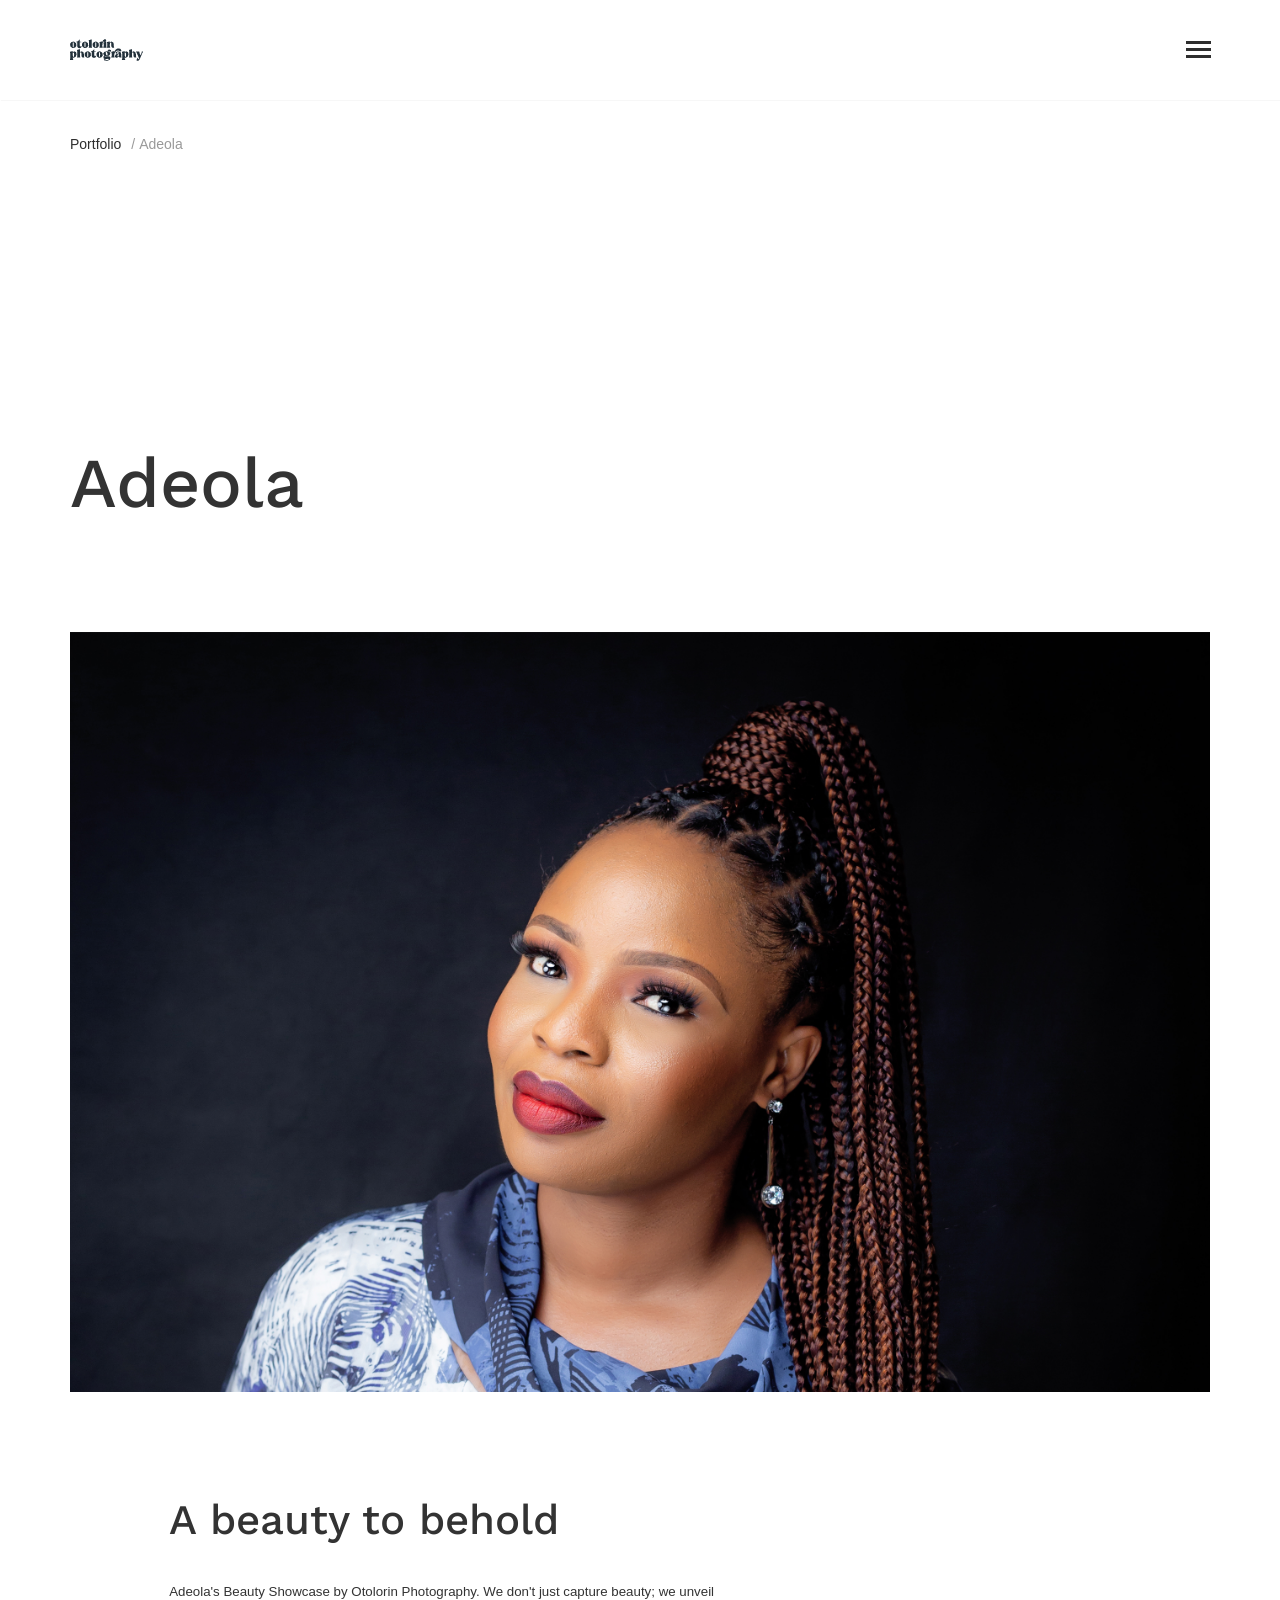
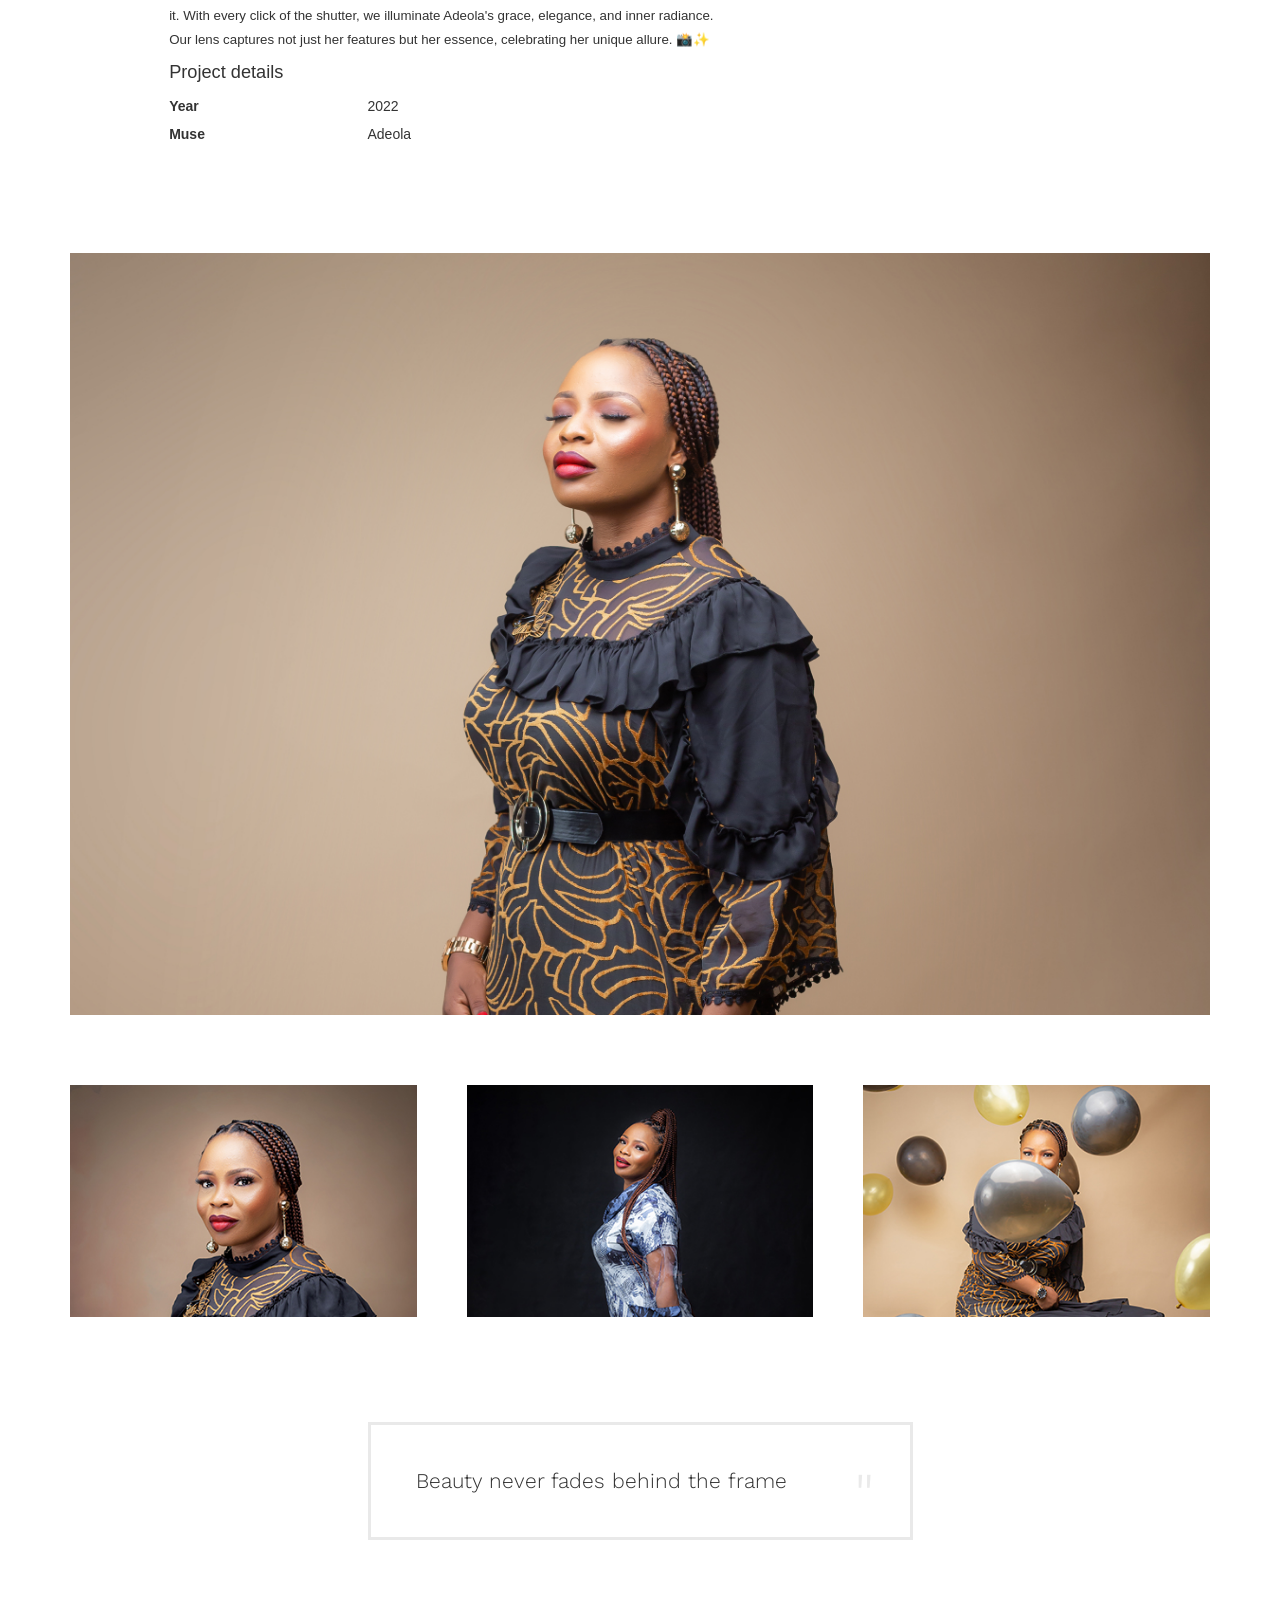
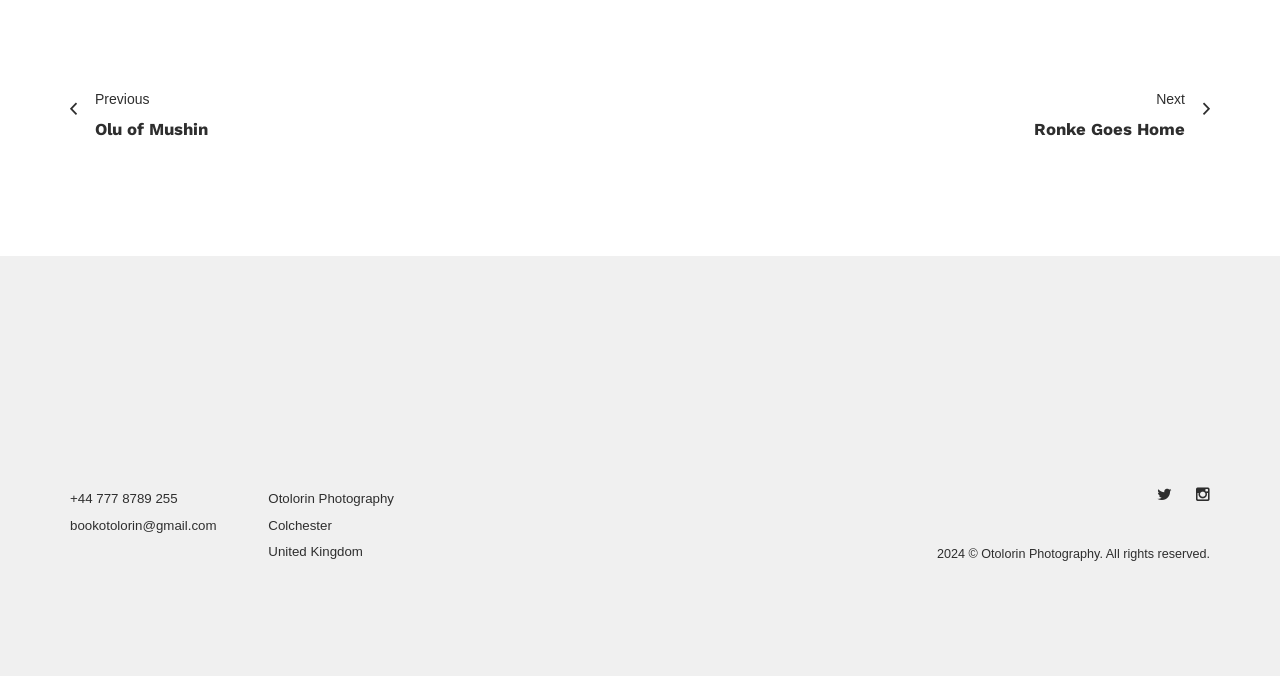
==== commit 9afe3233: "home button update" ====
--- a/pages/adeola.html
+++ b/pages/adeola.html
@@ -15,6 +15,8 @@
     <!-- Menu-->
     <div class="nav-container">
         <ul class="nav">
+          <li><a href="/index.html">Home</a>
+          </li>
           <li><a href="portfolio-3-col.html">Portfolio</a>
             <!-- <ul class="dropdown">
               <li><a href="pages/portfolio-3-col.html">3 Columns - Masonry</a></li>
@@ -140,7 +142,7 @@
                   <div class="title">Previous</div>
                   <div class="post-title">Olu of Mushin</div>
                 </div></a></div>
-            <div class="col-md-6"><a href="../pages/woodenones.html" class="next-post">
+            <div class="col-md-6"><a href="../pages/ronke.html" class="next-post">
                 <div class="content">
                   <div class="title">Next</div>
                   <div class="post-title">Ronke Goes Home</div>
--- a/css/base.css
+++ b/css/base.css
@@ -25,7 +25,7 @@
   00. Presets
 ---*/
 @import url(https://fonts.googleapis.com/css?family=Work+Sans:400,500,300);
-@import url(https://fonts.googleapis.com/css?family=Roboto+Mono:300,400,700);
+@import url(https://fonts.googleapis.com/css2?family=Lato:wght@100;300;400;700&family=Roboto:wght@400;500;700;900&display=swap);
 * {
   -webkit-font-smoothing: antialiased;
   -moz-osx-font-smoothing: grayscale;
